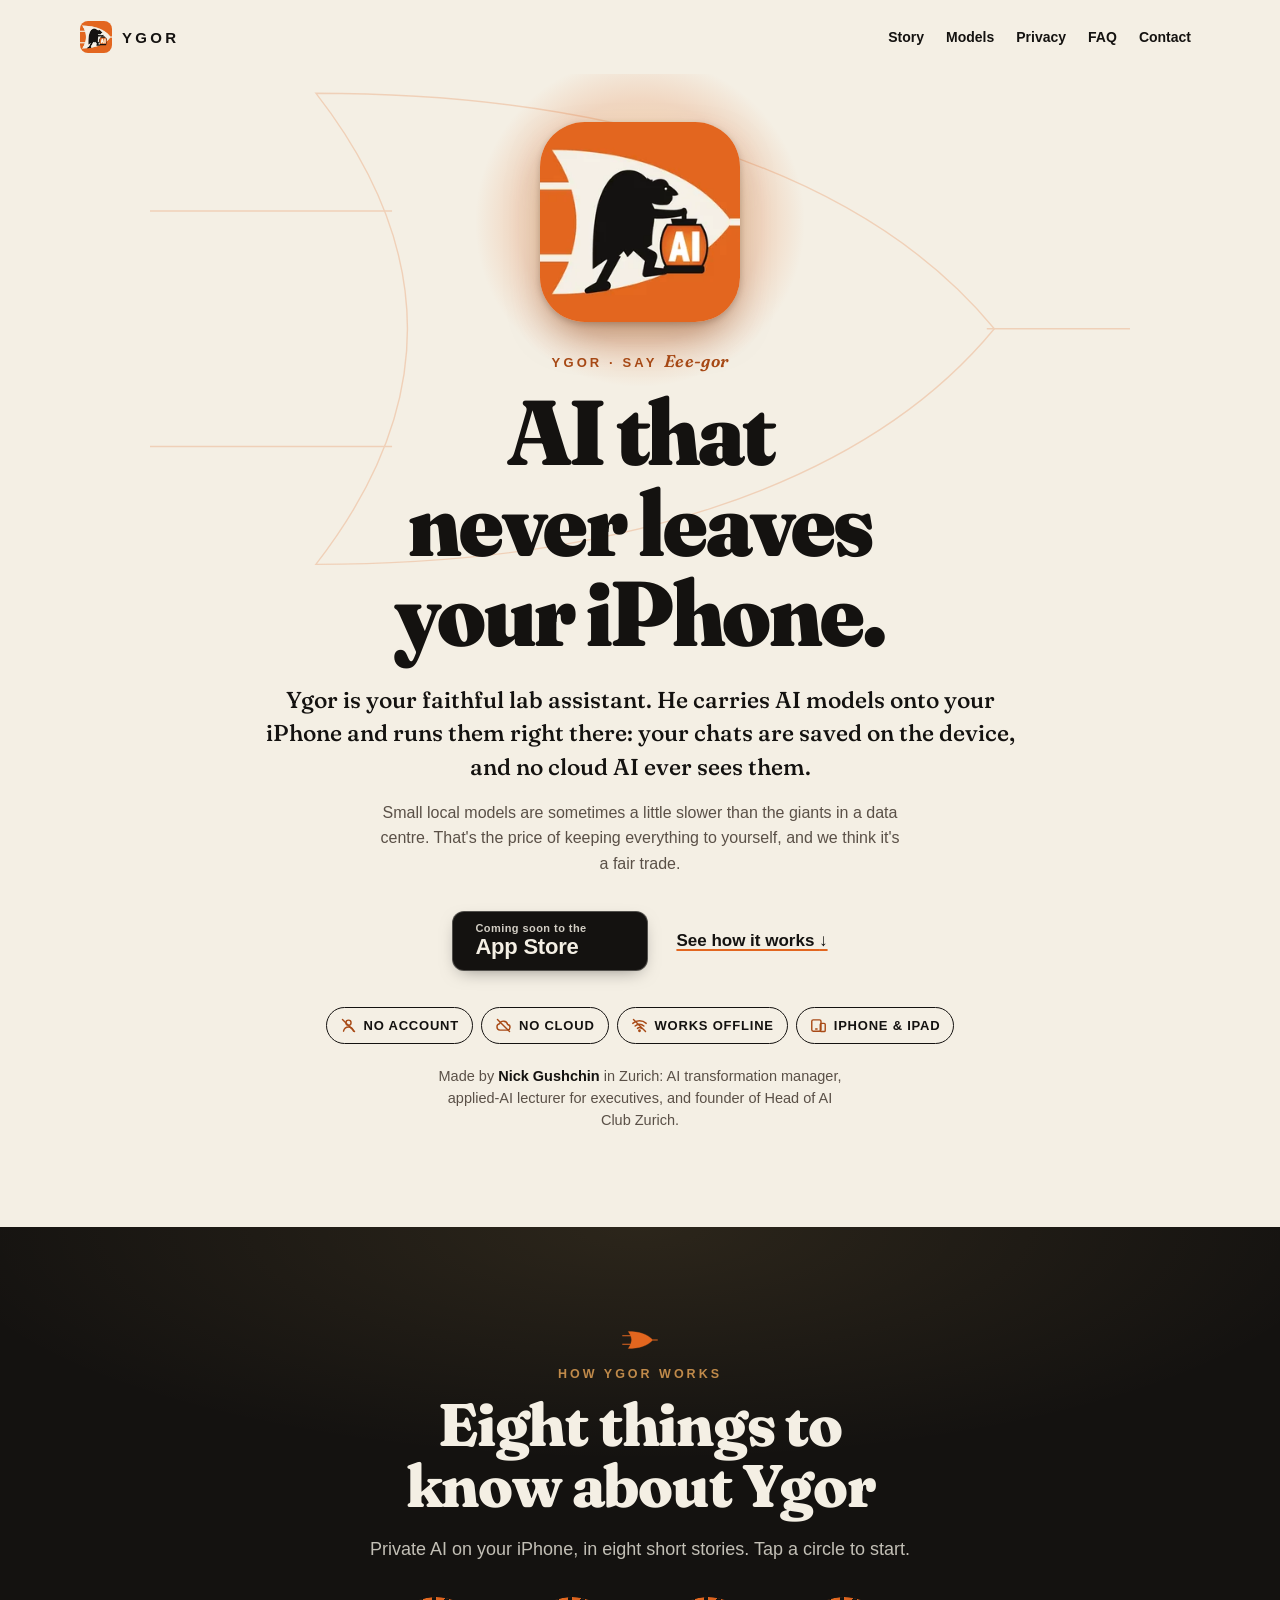
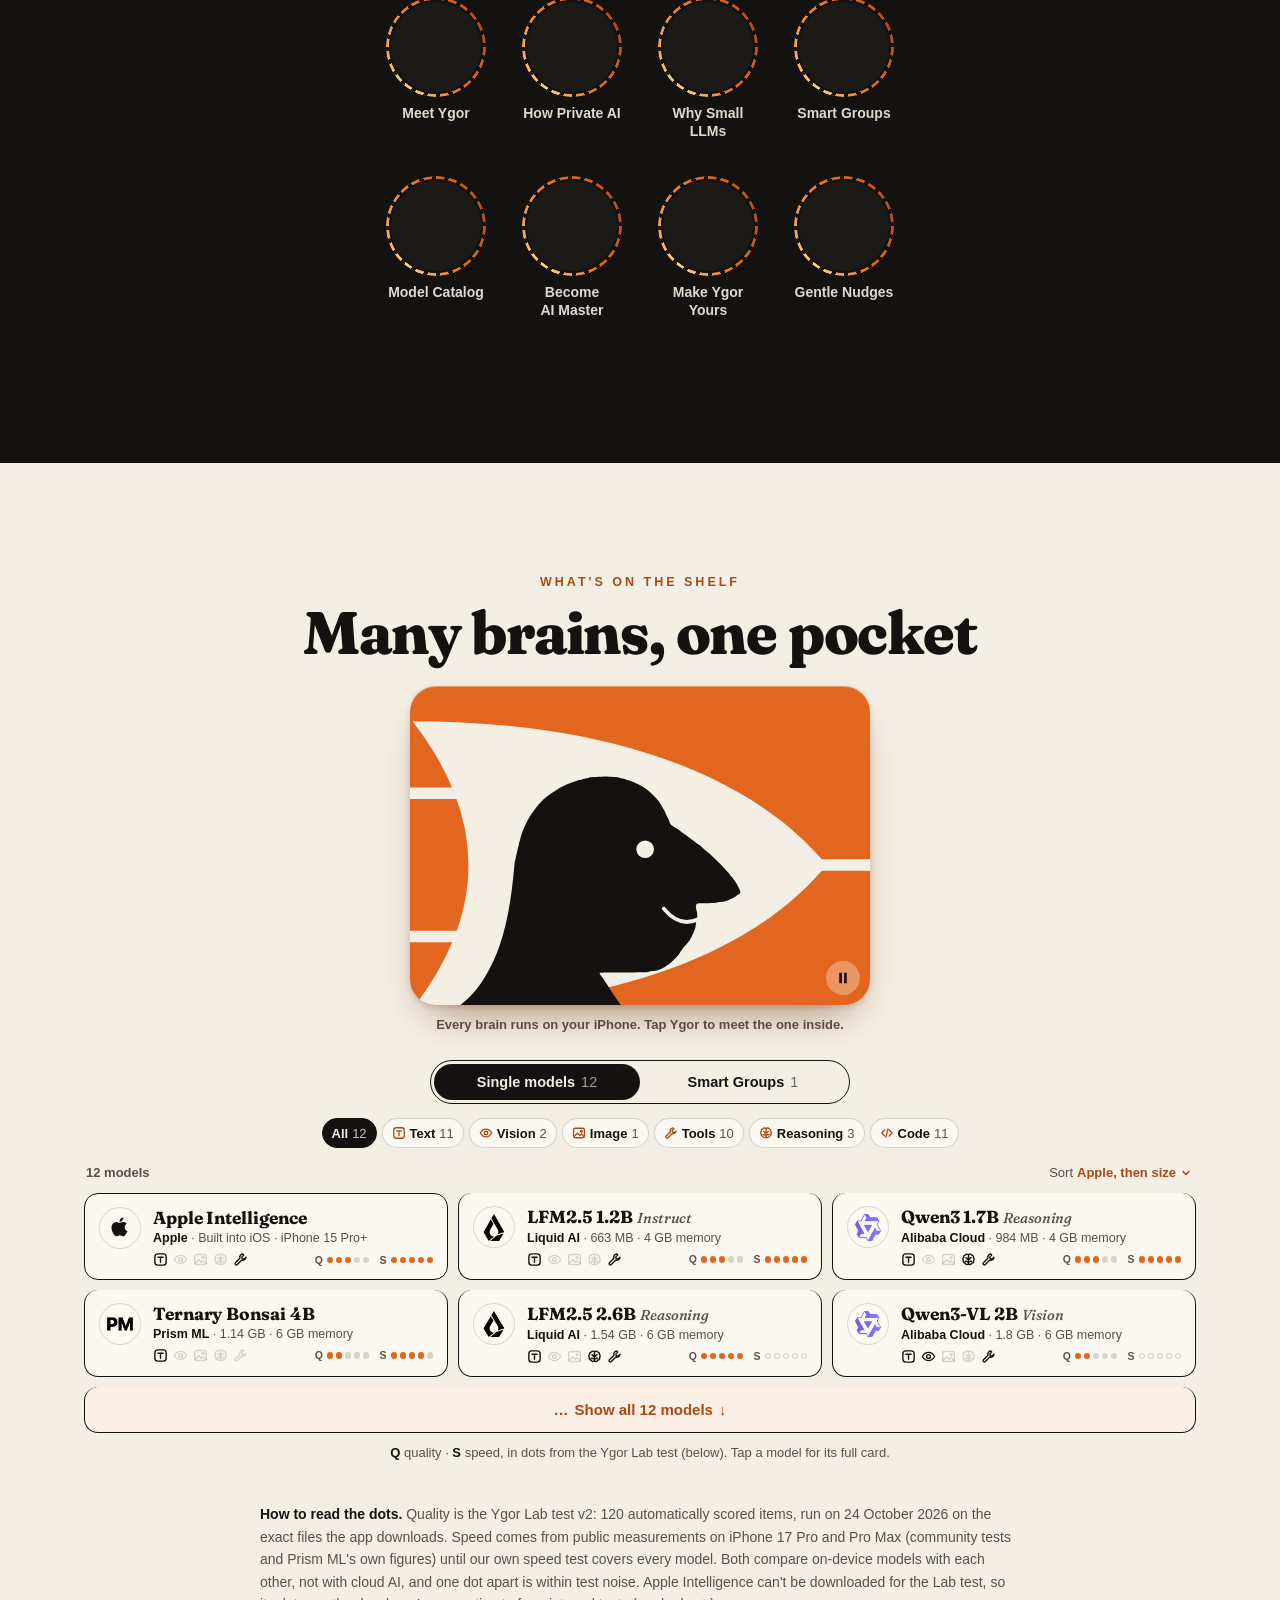
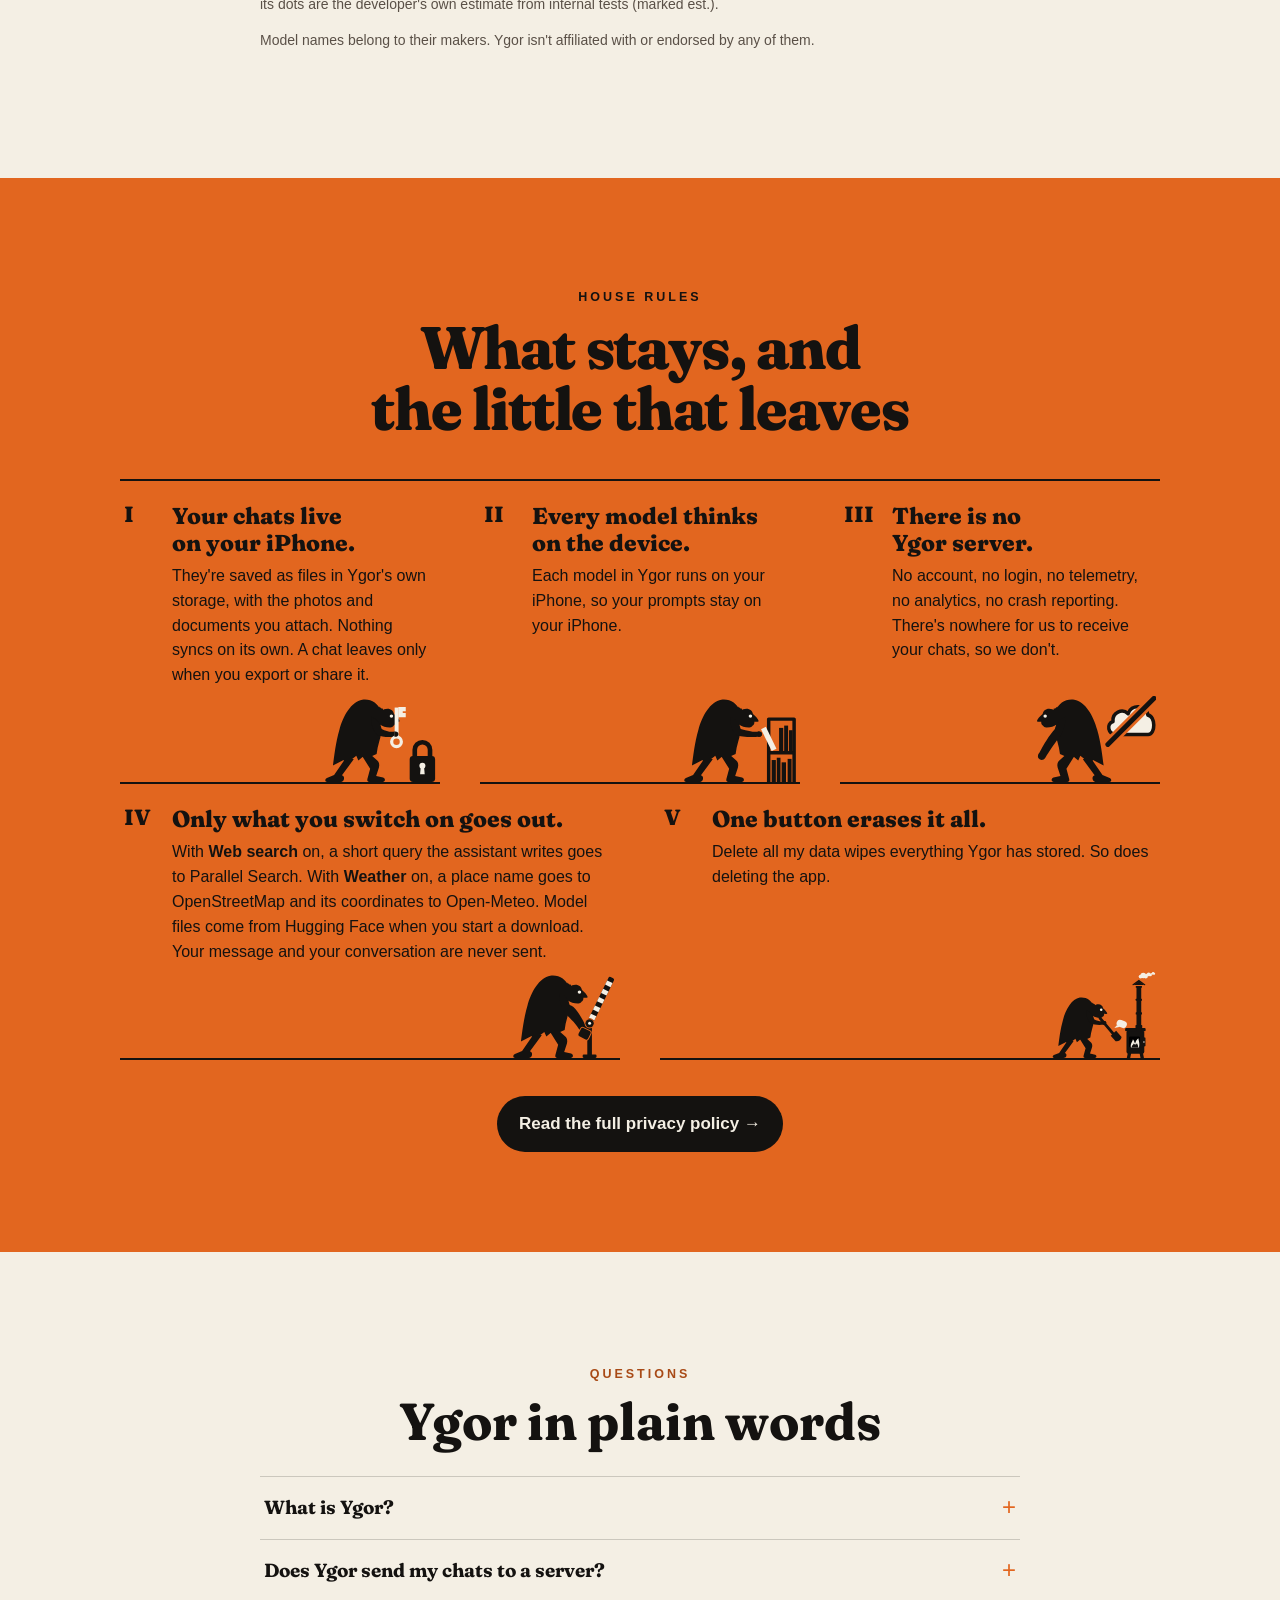
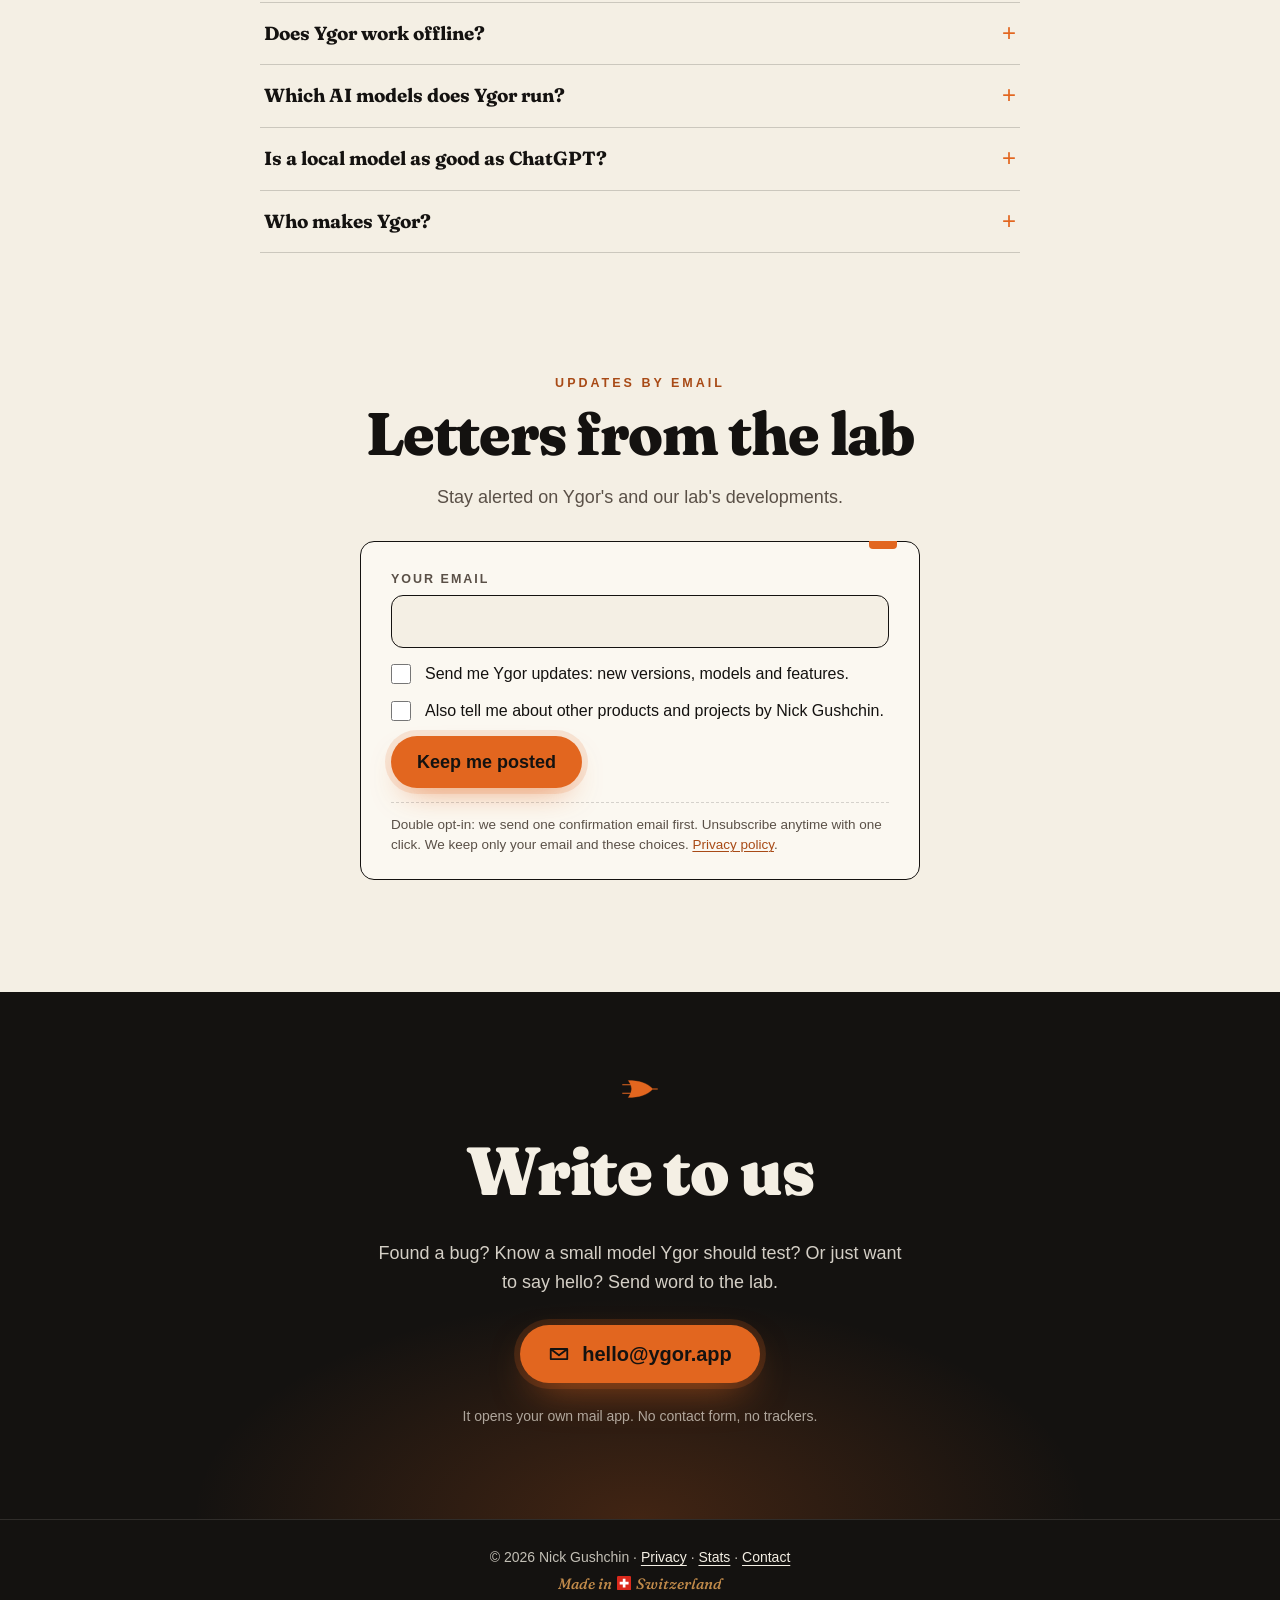
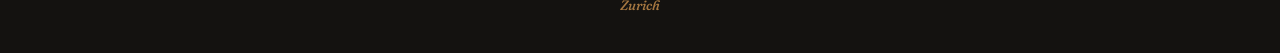
==== index.html @ 83d3ab1e "Bump cache-busters to 202610271845 for the house-rules art" ====
<!doctype html>
<html lang="en">
<head>
<meta charset="utf-8">
<meta name="viewport" content="width=device-width, initial-scale=1">
<title>Ygor · Private AI that lives on your iPhone</title>
<meta name="description" content="Ygor is a private AI assistant for iPhone. Open AI models run on the phone itself, chats are saved on the device, and nothing goes to a cloud.">
<meta http-equiv="Content-Security-Policy" content="default-src 'self'; script-src 'self' https://challenges.cloudflare.com; frame-src https://challenges.cloudflare.com; connect-src https://ygor-site.jai-twin.workers.dev; object-src 'none'; base-uri 'none'; form-action 'none'">
<meta name="referrer" content="no-referrer">
<meta name="color-scheme" content="light dark">
<meta name="theme-color" content="#F4EFE4" media="(prefers-color-scheme: light)">
<meta name="theme-color" content="#100E0C" media="(prefers-color-scheme: dark)">
<link rel="canonical" href="https://ygor.app/">
<link rel="icon" type="image/png" href="assets/favicon.png">
<link rel="apple-touch-icon" href="assets/apple-touch-icon.png">
<meta property="og:type" content="website">
<meta property="og:title" content="Ygor · Private AI that lives on your iPhone">
<meta property="og:description" content="Your faithful lab assistant carries the lantern of AI onto your iPhone. On-device models, chats saved on the device, no cloud.">
<meta property="og:url" content="https://ygor.app/">
<meta property="og:image" content="https://ygor.app/assets/img/ygor-icon-512.png">
<meta name="twitter:card" content="summary">
<meta name="twitter:title" content="Ygor · Private AI that lives on your iPhone">
<meta name="twitter:description" content="On-device AI models, chats saved on your iPhone, no cloud, no account.">
<meta property="og:site_name" content="Ygor">
<meta property="og:locale" content="en_US">
<meta name="robots" content="index, follow, max-image-preview:large">
<link rel="alternate" type="text/plain" href="https://ygor.app/llms.txt" title="LLM summary">
<link rel="sitemap" type="application/xml" href="https://ygor.app/sitemap.xml">
<script type="application/ld+json">{"@context": "https://schema.org", "@type": "MobileApplication", "name": "Ygor", "alternateName": ["Ygor AI", "Krugozore AI"], "url": "https://ygor.app/", "image": "https://ygor.app/assets/img/ygor-icon-512.png", "operatingSystem": "iOS 26.5 or later, iPadOS", "applicationCategory": "ProductivityApplication", "description": "Private AI assistant for iPhone. Open AI models run on the device, chats are stored on the device, no cloud and no account.", "featureList": ["On-device AI chat", "Works offline after model download", "No account, no Ygor server", "Vision models that read photos on the device", "On-device image generation", "Optional web search with sources"], "author": {"@type": "Person", "name": "Nick Gushchin"}, "publisher": {"@type": "Organization", "name": "Ygor", "url": "https://ygor.app/", "email": "hello@ygor.app", "logo": "https://ygor.app/assets/img/ygor-icon-512.png", "address": {"@type": "PostalAddress", "addressLocality": "Zurich", "addressCountry": "CH"}}, "privacyPolicy": "https://ygor.app/privacy/", "mentions": [{"@type": "SoftwareApplication", "name": "Apple Intelligence (on-device)"}, {"@type": "SoftwareApplication", "name": "Qwen3 4B"}, {"@type": "SoftwareApplication", "name": "Qwen3 1.7B"}, {"@type": "SoftwareApplication", "name": "Qwen3-VL 4B"}, {"@type": "SoftwareApplication", "name": "Qwen3-VL 2B"}, {"@type": "SoftwareApplication", "name": "LFM2.5 2.6B"}, {"@type": "SoftwareApplication", "name": "LFM2.5 1.2B"}, {"@type": "SoftwareApplication", "name": "Gemma 4 E2B"}, {"@type": "SoftwareApplication", "name": "Granite 4.1 3B"}, {"@type": "SoftwareApplication", "name": "Ternary Bonsai 8B"}, {"@type": "SoftwareApplication", "name": "Ternary Bonsai 4B"}, {"@type": "SoftwareApplication", "name": "Bonsai Image 4B"}]}</script>
<script type="application/ld+json">{"@context": "https://schema.org", "@type": "FAQPage", "mainEntity": [{"@type": "Question", "name": "What is Ygor?", "acceptedAnswer": {"@type": "Answer", "text": "Ygor is a private AI assistant app for iPhone and iPad. It runs open AI language models directly on the device, so conversations are processed and stored on your iPhone instead of in a cloud."}}, {"@type": "Question", "name": "Does Ygor send my chats to a server?", "acceptedAnswer": {"@type": "Answer", "text": "No. Ygor has no server and no account. Chats, files and photos you attach are saved in the app's storage on your iPhone. Only what you explicitly switch on leaves the device, for example a web search you start."}}, {"@type": "Question", "name": "Does Ygor work offline?", "acceptedAnswer": {"@type": "Answer", "text": "Yes. Once a model is downloaded, chatting works without an internet connection. You need the internet only to download models and for optional features such as web search."}}, {"@type": "Question", "name": "Which AI models does Ygor run?", "acceptedAnswer": {"@type": "Answer", "text": "Apple's on-device model (Apple Intelligence) plus downloadable open models: Qwen3 4B and 1.7B, Qwen3-VL 4B and 2B (they can see photos), LFM2.5 2.6B and 1.2B by Liquid AI, Gemma 4 E2B by Google, Granite 4.1 3B by IBM, Ternary Bonsai 8B and 4B by Prism ML, and Bonsai Image 4B for making pictures on the device."}}, {"@type": "Question", "name": "Is a local model as good as ChatGPT?", "acceptedAnswer": {"@type": "Answer", "text": "Not for everything. Small on-device models are a little slower and know less than the largest cloud models. In exchange nothing leaves your phone. Ygor shows quality and speed ratings for every model so you can pick the right one."}}, {"@type": "Question", "name": "Who makes Ygor?", "acceptedAnswer": {"@type": "Answer", "text": "Ygor is built in Zurich, Switzerland, by Nick Gushchin, an AI transformation manager, applied-AI lecturer for executives and founder of Head of AI Club Zurich. Write to hello@ygor.app."}}]}</script>
<link rel="preload" href="assets/fonts/Fraunces.woff2" as="font" type="font/woff2" crossorigin>
<link rel="stylesheet" href="style.css?v=202610271845">
<script src="assets/js/site.js" defer></script>
<script src="assets/js/subscribe.js" defer></script>
<script src="assets/js/stories.js?v=202610271845" defer></script>
<script src="assets/js/models.js?v=202610271845" defer></script>
</head>
<body class="home">
<a class="skip" href="#main">Skip to content</a>

<header class="bar">
  <a class="mark" href="./" aria-label="Ygor home">
    <img src="assets/img/ygor-icon-240.webp" alt="" width="32" height="32">
    <span>YGOR</span>
  </a>
  <nav aria-label="Main">
    <a href="#story">Story</a>
    <a href="#models">Models</a>
    <a href="#privacy">Privacy</a>
    <a href="#faq">FAQ</a>
    <a href="#contact">Contact</a>
  </nav>
</header>

<main id="main">

<!-- Hero -->
<section class="hero" aria-labelledby="hero-title">
  <svg class="hero-gate" viewBox="-16 17 130 66" preserveAspectRatio="xMidYMid meet" aria-hidden="true" focusable="false"><path d="M6 18.75C43.8 18.75 78 28.13 96 50C78 71.87 43.8 81.25 6 81.25Q30.3 50 6 18.75Z"/><path d="M-16 34.38H16.11M-16 65.62H16.11M95 50H114"/></svg>
  <div class="hero-inner">
    <div class="icon-wrap">
      <img class="app-icon" src="assets/img/ygor-icon-480.webp" srcset="assets/img/ygor-icon-240.webp 240w, assets/img/ygor-icon-480.webp 480w" sizes="(min-width: 700px) 200px, 156px" width="200" height="200" alt="The Ygor app icon: a hunched lab assistant in silhouette carries a glowing lantern marked AI through a cream OR-gate on Ygor Orange." fetchpriority="high">
    </div>
    <p class="kicker">Ygor <span aria-hidden="true">·</span> say <em>Eee-gor</em></p>
    <h1 id="hero-title">AI that never leaves your&nbsp;iPhone.</h1>
    <p class="deck">Ygor is your faithful lab assistant. He carries AI models onto your iPhone and runs them right there: your chats are saved on the device, and no cloud AI ever sees them.</p>
    <p class="honest">Small local models are sometimes a little slower than the giants in a data centre. That's the price of keeping everything to yourself, and we think it's a fair trade.</p>
    <div class="cta">
      <a class="store-badge" href="#updates" aria-label="Coming soon to the App Store. Get notified by email">
        <span class="sb-small">Coming soon to the</span>
        <span class="sb-big">App Store</span>
      </a>
      <a class="text-link" href="#story">See how it works <span aria-hidden="true">↓</span></a>
    </div>
    <ul class="facts" aria-label="At a glance">
      <li><svg class="fi" viewBox="0 0 24 24" aria-hidden="true" focusable="false"><circle cx="12" cy="8" r="3.6"/><path d="M5 20c.8-3.8 3.6-5.8 7-5.8s6.2 2 7 5.8"/><path d="M3.5 3.5l17 17"/></svg>No account</li>
      <li><svg class="fi" viewBox="0 0 24 24" aria-hidden="true" focusable="false"><path d="M7 18.5h10.2a4 4 0 0 0 .6-7.95A6 6 0 0 0 6.4 9.6 4.5 4.5 0 0 0 7 18.5z"/><path d="M3.5 3.5l17 17"/></svg>No cloud</li>
      <li><svg class="fi" viewBox="0 0 24 24" aria-hidden="true" focusable="false"><path d="M2.5 9a14 14 0 0 1 19 0M5.8 12.6a9.2 9.2 0 0 1 12.4 0M9.1 16.1a4.4 4.4 0 0 1 5.8 0"/><circle cx="12" cy="19.4" r="1" fill="currentColor"/><path d="M3.5 3.5l17 17"/></svg>Works offline</li>
      <li><svg class="fi" viewBox="0 0 24 24" aria-hidden="true" focusable="false"><rect x="2.5" y="4" width="13" height="16" rx="2"/><rect x="14.5" y="9" width="7" height="11.5" rx="1.6"/><path d="M8 17h2"/></svg>iPhone &amp; iPad</li>
    </ul>
    <p class="founder">Made by <strong>Nick Gushchin</strong> in Zurich: AI transformation manager, applied-AI lecturer for executives, and founder of Head of AI Club Zurich.</p>
  </div>
</section>

<!-- Story -->
<section class="story" id="story" aria-labelledby="story-title">
  <div class="story-head">
    <svg class="fleuron" viewBox="-16 17 130 66" width="52" height="26" aria-hidden="true" focusable="false" fill="currentColor" stroke="currentColor"><path d="M6 18.75C43.8 18.75 78 28.13 96 50C78 71.87 43.8 81.25 6 81.25Q30.3 50 6 18.75Z"/><path d="M-16 34.38H16.11M-16 65.62H16.11M95 50H114" fill="none" stroke-width="4"/></svg>
    <p class="eyebrow">How Ygor works</p>
    <h2 id="story-title">Eight things to know about&nbsp;Ygor</h2>
    <p class="lede">Private AI on your iPhone, in eight short stories. Tap a circle to start.</p>
  </div>

  <ol class="reels">
    <li class="reel sepia" data-label="Meet Ygor" data-caption="Private AI that lives on your iPhone.">
      <figure class="reel-art">
        <img src="assets/img/scene-01-480.webp" srcset="assets/img/scene-01-480.webp 480w, assets/img/scene-01-720.webp 720w" sizes="(min-width: 900px) 360px, 80vw" width="720" height="960" loading="lazy" decoding="async" alt="Ygor raises his lantern in greeting on a night platform at the Ygor station.">
      </figure>
      <div class="reel-text">
        <p class="reel-no">01</p>
        <blockquote class="intertitle">
          <p class="line">I'm Ygor (say Eee-gor), your AI assistant.</p>
          <p class="sub">I live on your iPhone. No account, no cloud, nobody reading along.</p>
        </blockquote>
        <p class="means">Ygor is the assistant who lives inside the app. You can give him another name later. He works on your iPhone, not on a server.</p>
      </div>
    </li>

    <li class="reel" data-label="How Private AI" data-caption="Your chats stay on your iPhone.">
      <figure class="reel-art">
        <img src="assets/img/scene-02-480.webp" srcset="assets/img/scene-02-480.webp 480w, assets/img/scene-02-720.webp 720w" sizes="(min-width: 900px) 360px, 80vw" width="720" height="960" loading="lazy" decoding="async" alt="Ygor shoos cloud servers away beside a phone showing documents stored on the iPhone.">
      </figure>
      <div class="reel-text">
        <p class="reel-no">02</p>
        <blockquote class="intertitle">
          <p class="line">I don't trust clouds. Your chats, photos and files stay on your iPhone.</p>
          <p class="sub">No Ygor account, no Ygor server: nobody else reads, sells or trains on them.</p>
        </blockquote>
        <p class="means">Every chat is saved as a file in Ygor's own storage on your iPhone, together with the photos and documents you attach. There's no Ygor account and no Ygor server, so your conversations have nowhere else to go.</p>
      </div>
    </li>

    <li class="reel" data-label="Why Small LLMs" data-caption="Works offline. Fully private.">
      <figure class="reel-art">
        <img src="assets/img/scene-03-480.webp" srcset="assets/img/scene-03-480.webp 480w, assets/img/scene-03-720.webp 720w" sizes="(min-width: 900px) 360px, 80vw" width="720" height="960" loading="lazy" decoding="async" alt="Ygor holds a snail flask beside a phone showing a downloaded local model that can use tools.">
      </figure>
      <div class="reel-text">
        <p class="reel-no">03</p>
        <blockquote class="intertitle">
          <p class="line">A small model: a little slower, not a know-it-all. But yours alone.</p>
          <p class="sub">Only you see what you ask, share and get back. Like any AI, I can make mistakes, so check what matters.</p>
        </blockquote>
        <p class="means">Ygor doesn't rent a giant model in a data centre. He downloads a small open model once and runs it on your phone's own chip, so it even works offline. You see the download size before anything starts, and a reply can take a moment longer.</p>
      </div>
    </li>

    <li class="reel" data-label="Smart Groups" data-caption="The right model for every question, automatically.">
      <figure class="reel-art">
        <img src="assets/img/scene-04-480.webp" srcset="assets/img/scene-04-480.webp 480w, assets/img/scene-04-720.webp 720w" sizes="(min-width: 900px) 360px, 80vw" width="720" height="960" loading="lazy" decoding="async" alt="Ygor patches a cable into a phone showing the Ygor Smart Group.">
      </figure>
      <div class="reel-text">
        <p class="reel-no">04</p>
        <blockquote class="intertitle">
          <p class="line">No need to know which model is best.</p>
          <p class="sub">A Smart Group sends each question to the right one: photos, deep thinking or a quick reply.</p>
        </blockquote>
        <p class="means">Different models are good at different things. A Smart Group decides, on your iPhone, which of your models answers each message, so you never have to switch by hand.</p>
      </div>
    </li>

    <li class="reel" data-label="Model Catalog" data-caption="A whole shelf of AI models. Pick yours.">
      <figure class="reel-art">
        <img src="assets/img/scene-05-480.webp" srcset="assets/img/scene-05-480.webp 480w, assets/img/scene-05-720.webp 720w" sizes="(min-width: 900px) 360px, 80vw" width="720" height="960" loading="lazy" decoding="async" alt="Ygor holds a catalogue card beside a phone showing the model filters.">
      </figure>
      <div class="reel-text">
        <p class="reel-no">05</p>
        <blockquote class="intertitle">
          <p class="line">Pick from models by Apple, Google, IBM, Qwen and more. New ones keep arriving.</p>
          <p class="sub">See the size before you download. Delete any time to free up space.</p>
        </blockquote>
        <p class="means">Browse open models from Qwen, Liquid AI, IBM, Google and Prism ML. Filter by what they can do (text, vision, tools, reasoning) and download only the ones you want. Delete any of them when you need the space back.</p>
      </div>
    </li>

    <li class="reel" data-label="Become AI Master" data-caption="Learn AI by playing.">
      <figure class="reel-art">
        <img src="assets/img/scene-06-480.webp" srcset="assets/img/scene-06-480.webp 480w, assets/img/scene-06-720.webp 720w" sizes="(min-width: 900px) 360px, 80vw" width="720" height="960" loading="lazy" decoding="async" alt="Ygor holds a medal beside a phone showing his progress in My Flex.">
      </figure>
      <div class="reel-text">
        <p class="reel-no">06</p>
        <blockquote class="intertitle">
          <p class="line">Try everything I can do, and become an AI master.</p>
          <p class="sub">Every feature you try earns a badge. Learn AI step by step, at your own pace.</p>
        </blockquote>
        <p class="means">My Flex turns learning AI into a game. Every feature you try moves you up, from Lab Apprentice to Master of Ygor, until you know what local AI can do. Your progress is kept on your iPhone and goes nowhere else.</p>
      </div>
    </li>

    <li class="reel" data-label="Make Ygor Yours" data-caption="Your assistant. Your name, your colour.">
      <figure class="reel-art">
        <img src="assets/img/scene-07-480.webp" srcset="assets/img/scene-07-480.webp 480w, assets/img/scene-07-720.webp 720w" sizes="(min-width: 900px) 360px, 80vw" width="720" height="960" loading="lazy" decoding="async" alt="Ygor holds a dripping brush beside a phone showing the assistant name and colour swatches.">
      </figure>
      <div class="reel-text">
        <p class="reel-no">07</p>
        <blockquote class="intertitle">
          <p class="line">Give me a name. Pick my colour.</p>
          <p class="sub">Ygor is only my default name.</p>
        </blockquote>
        <p class="means">Call your assistant whatever you like and choose the app's accent colour. Ygor Orange is only the default.</p>
      </div>
    </li>

    <li class="reel" data-label="Gentle Nudges" data-caption="Helpful nudges. Never pushy, never tracked.">
      <figure class="reel-art">
        <img src="assets/img/scene-08-480.webp" srcset="assets/img/scene-08-480.webp 480w, assets/img/scene-08-720.webp 720w" sizes="(min-width: 900px) 360px, 80vw" width="720" height="960" loading="lazy" decoding="async" alt="Ygor rings a bell beside a phone showing the notification toggles.">
      </figure>
      <div class="reel-text">
        <p class="reel-no">08</p>
        <blockquote class="intertitle">
          <p class="line">Want a nudge when I have something for you?</p>
          <p class="sub">Recaps and reminders are planned on your iPhone, with no push server. One tap turns them off.</p>
        </blockquote>
        <p class="means">Reminders, weekly and monthly recaps and streak nudges are all optional. They're worked out and scheduled on your iPhone, with no push server. Switch any of them off with one tap.</p>
      </div>
    </li>
  </ol>
</section>

<!-- Models -->
<section class="models" id="models" aria-labelledby="models-title">
  <div class="section-head">
    <p class="eyebrow">What's on the shelf</p>
    <h2 id="models-title">Many brains, one&nbsp;pocket</h2>
    <p class="lede">Every model below runs on your iPhone. Apple's comes with iOS. The others you download once from Hugging Face, with the size shown before anything starts, and delete whenever you like.</p>
  </div>

  <h3 class="shelf-label"><span>Built in</span></h3>
  <div class="specimens">
    <article class="spec" data-model="apple-intelligence" data-brand="apple" data-turn="2" data-line="Built into your iPhone. No download.">
      <p class="maker">Made by Apple <span>Cupertino, California</span></p>
      <h4>Apple Intelligence</h4>
      <p class="fact">Already on your iPhone: quick everyday answers, with nothing to download.</p>
      <ul class="tags"><li>Text</li><li>No download</li><li>Uses tools</li></ul>
      <dl class="rating">
        <div><dt>Quality</dt><dd><span class="dots d3" aria-hidden="true"><i></i><i></i><i></i><i></i><i></i></span>Medium <small>est.</small></dd></div>
        <div><dt>Speed</dt><dd><span class="dots d5" aria-hidden="true"><i></i><i></i><i></i><i></i><i></i></span>Fast <small>est.</small></dd></div>
      </dl>
      <p class="needs">Needs iPhone 15 Pro or newer, with Apple Intelligence turned on. Dots: the developer's own estimate.</p>
    </article>
  </div>

  <h3 class="shelf-label"><span>Text &amp; reasoning</span></h3>
  <div class="specimens">
    <article class="spec" data-model="qwen3-4b" data-brand="qwen" data-turn="1" data-line="I think before I answer.">
      <p class="maker">Made by Alibaba Cloud <span>Qwen Team, Hangzhou</span></p>
      <h4>Qwen3 4B <span>Reasoning</span></h4>
      <p class="fact">The deep thinker: works through tricky questions step by step before it answers.</p>
      <ul class="tags"><li>Text</li><li>Thinks first</li><li>Uses tools</li></ul>
      <dl class="rating">
        <div><dt>Quality</dt><dd><span class="dots d5" aria-hidden="true"><i></i><i></i><i></i><i></i><i></i></span>High</dd></div>
        <div><dt>Speed</dt><dd><span class="dots d3" aria-hidden="true"><i></i><i></i><i></i><i></i><i></i></span>Medium</dd></div>
      </dl>
      <p class="needs"><b>2.28 GB</b> · 8 GB memory (iPhone 15 Pro or newer) · Apache 2.0</p>
    </article>

    <article class="spec" data-model="lfm2.5-2.6b" data-brand="liquid" data-turn="6" data-line="I think it through. Long texts, too.">
      <p class="maker">Made by Liquid AI <span>Cambridge, Massachusetts</span></p>
      <h4>LFM2.5 2.6B <span>Reasoning</span></h4>
      <p class="fact">Thinks before it answers and keeps long documents in mind.</p>
      <ul class="tags"><li>Text</li><li>Thinks first</li><li>Uses tools</li></ul>
      <dl class="rating">
        <div><dt>Quality</dt><dd><span class="dots d5" aria-hidden="true"><i></i><i></i><i></i><i></i><i></i></span>High</dd></div>
        <div><dt>Speed</dt><dd class="nr">Not rated yet</dd></div>
      </dl>
      <p class="needs"><b>1.54 GB</b> · 6 GB memory (iPhone 14 / 13 Pro or newer) · LFM Open License v1.0</p>
    </article>

    <article class="spec" data-model="gemma-4-e2b" data-brand="google" data-turn="7" data-line="Google's small Gemma. Quick with words.">
      <p class="maker">Made by Google DeepMind <span>London</span></p>
      <h4>Gemma 4 E2B</h4>
      <p class="fact">Google's compact all-rounder for everyday writing and questions.</p>
      <ul class="tags"><li>Text</li><li>Uses tools</li></ul>
      <dl class="rating">
        <div><dt>Quality</dt><dd><span class="dots d4" aria-hidden="true"><i></i><i></i><i></i><i></i><i></i></span>High</dd></div>
        <div><dt>Speed</dt><dd><span class="dots d4" aria-hidden="true"><i></i><i></i><i></i><i></i><i></i></span>Fast</dd></div>
      </dl>
      <p class="needs"><b>3.58 GB</b> · 12 GB memory (iPhone 17 Pro or iPhone Air) · Apache 2.0</p>
    </article>

    <article class="spec" data-model="bonsai-8b" data-brand="prism" data-turn="8" data-line="A big brain, packed small.">
      <p class="maker">Made by Prism ML <span>built from Qwen3-8B</span></p>
      <h4>Ternary Bonsai 8B</h4>
      <p class="fact">A big 8B brain packed into 2.3 GB, so more know-how fits on your phone.</p>
      <ul class="tags"><li>Text</li><li>Uses tools</li></ul>
      <dl class="rating">
        <div><dt>Quality</dt><dd><span class="dots d4" aria-hidden="true"><i></i><i></i><i></i><i></i><i></i></span>High</dd></div>
        <div><dt>Speed</dt><dd><span class="dots d3" aria-hidden="true"><i></i><i></i><i></i><i></i><i></i></span>Medium</dd></div>
      </dl>
      <p class="needs"><b>2.32 GB</b> · 8 GB memory (iPhone 15 Pro or newer) · Apache 2.0</p>
    </article>

    <article class="spec" data-model="qwen3-1.7b" data-brand="qwen" data-turn="9" data-line="119 languages, and quick.">
      <p class="maker">Made by Alibaba Cloud <span>Qwen Team, Hangzhou</span></p>
      <h4>Qwen3 1.7B <span>Reasoning</span></h4>
      <p class="fact">Small, quick and fluent in 119 languages. Fits older iPhones too.</p>
      <ul class="tags"><li>Text</li><li>Thinks first</li><li>Uses tools</li></ul>
      <dl class="rating">
        <div><dt>Quality</dt><dd><span class="dots d3" aria-hidden="true"><i></i><i></i><i></i><i></i><i></i></span>Medium</dd></div>
        <div><dt>Speed</dt><dd><span class="dots d5" aria-hidden="true"><i></i><i></i><i></i><i></i><i></i></span>Fast</dd></div>
      </dl>
      <p class="needs"><b>984 MB</b> · 4 GB memory (iPhone 11 or newer, except iPhone SE 2nd generation) · Apache 2.0</p>
    </article>

    <article class="spec" data-model="granite-4.1-3b" data-brand="ibm" data-turn="4" data-line="Weather? Web? Hallo, bonjour? On it.">
      <p class="maker">Made by IBM <span>Granite Team, Armonk, New York</span></p>
      <h4>Granite 4.1 3B</h4>
      <p class="fact">IBM's dependable helper for weather and web lookups, in 12 languages.</p>
      <ul class="tags"><li>Text</li><li>Uses tools</li></ul>
      <dl class="rating">
        <div><dt>Quality</dt><dd><span class="dots d3" aria-hidden="true"><i></i><i></i><i></i><i></i><i></i></span>Medium</dd></div>
        <div><dt>Speed</dt><dd class="nr">Not rated yet</dd></div>
      </dl>
      <p class="needs"><b>2.13 GB</b> · 8 GB memory (iPhone 15 Pro or newer) · Apache 2.0</p>
    </article>

    <article class="spec" data-model="lfm2.5-1.2b" data-brand="liquid" data-turn="10" data-line="Only 663 MB, and still quick.">
      <p class="maker">Made by Liquid AI <span>Cambridge, Massachusetts</span></p>
      <h4>LFM2.5 1.2B <span>Instruct</span></h4>
      <p class="fact">The lightweight: only 663 MB and fast, for quick answers.</p>
      <ul class="tags"><li>Text</li><li>Uses tools</li></ul>
      <dl class="rating">
        <div><dt>Quality</dt><dd><span class="dots d3" aria-hidden="true"><i></i><i></i><i></i><i></i><i></i></span>Medium</dd></div>
        <div><dt>Speed</dt><dd><span class="dots d5" aria-hidden="true"><i></i><i></i><i></i><i></i><i></i></span>Fast</dd></div>
      </dl>
      <p class="needs"><b>663 MB</b> · 4 GB memory (iPhone 11 or newer, except iPhone SE 2nd generation) · LFM Open License v1.0</p>
    </article>

    <article class="spec" data-model="bonsai-4b" data-brand="prism" data-turn="11" data-line="Smart answers in about 1 GB.">
      <p class="maker">Made by Prism ML <span>built from Qwen3-4B</span></p>
      <h4>Ternary Bonsai 4B</h4>
      <p class="fact">Qwen3 4B's know-how squeezed into about 1 GB, for iPhones with less space.</p>
      <ul class="tags"><li>Text</li></ul>
      <dl class="rating">
        <div><dt>Quality</dt><dd><span class="dots d2" aria-hidden="true"><i></i><i></i><i></i><i></i><i></i></span>Low</dd></div>
        <div><dt>Speed</dt><dd><span class="dots d4" aria-hidden="true"><i></i><i></i><i></i><i></i><i></i></span>Fast</dd></div>
      </dl>
      <p class="needs"><b>1.14 GB</b> · 6 GB memory (iPhone 14 / 13 Pro or newer) · Apache 2.0</p>
    </article>
  </div>

  <h3 class="shelf-label"><span>Vision</span></h3>
  <div class="specimens">
    <article class="spec" data-model="qwen3-vl-4b" data-brand="qwen" data-turn="3" data-line="Show me a photo. I'll say what's in it.">
      <p class="maker">Made by Alibaba Cloud <span>Qwen Team, Hangzhou</span></p>
      <h4>Qwen3-VL 4B <span>Vision</span></h4>
      <p class="fact">Your second pair of eyes: describes photos and reads the text in them, in 32 languages.</p>
      <ul class="tags"><li>Text</li><li>Sees images</li><li>Uses tools</li></ul>
      <dl class="rating">
        <div><dt>Quality</dt><dd><span class="dots d4" aria-hidden="true"><i></i><i></i><i></i><i></i><i></i></span>High</dd></div>
        <div><dt>Speed</dt><dd class="nr">Not rated yet</dd></div>
      </dl>
      <p class="needs"><b>3.11 GB</b> · 8 GB memory (iPhone 15 Pro or newer) · Apache 2.0</p>
    </article>

    <article class="spec" data-model="qwen3-vl-2b" data-brand="qwen" data-turn="12" data-line="I see photos too, on more iPhones.">
      <p class="maker">Made by Alibaba Cloud <span>Qwen Team, Hangzhou</span></p>
      <h4>Qwen3-VL 2B <span>Vision</span></h4>
      <p class="fact">Photo understanding in a smaller size, for more iPhones.</p>
      <ul class="tags"><li>Text</li><li>Sees images</li><li>Uses tools</li></ul>
      <dl class="rating">
        <div><dt>Quality</dt><dd><span class="dots d2" aria-hidden="true"><i></i><i></i><i></i><i></i><i></i></span>Low</dd></div>
        <div><dt>Speed</dt><dd class="nr">Not rated yet</dd></div>
      </dl>
      <p class="needs"><b>1.8 GB</b> · 6 GB memory (iPhone 14 / 13 Pro or newer) · Apache 2.0</p>
    </article>
  </div>

  <h3 class="shelf-label"><span>Pictures</span></h3>
  <div class="specimens">
    <article class="spec spec-image" data-model="bonsai-image-4b" data-brand="prism" data-turn="5" data-line="Describe a picture. I'll paint it.">
      <p class="maker">Made by Prism ML <span>from Black Forest Labs' FLUX.2 klein 4B</span></p>
      <h4>Bonsai Image 4B</h4>
      <p class="fact">Type an idea, get a picture, painted right on your phone.</p>
      <ul class="tags"><li>Makes pictures</li></ul>
      <dl class="rating">
        <div><dt>Time</dt><dd>About 9 s per 512 px picture <small>(Prism ML's figure, iPhone 17 Pro Max)</small></dd></div>
      </dl>
      <p class="needs"><b>3.87 GB</b> · 8 GB memory (iPhone 15 Pro or newer) · Apache 2.0</p>
    </article>
  </div>

  <h3 class="shelf-label"><span>Smart Groups</span></h3>
  <div class="group" id="smart-group">
    <div class="group-head">
      <p class="maker">A Smart Group <span>An example you could set up</span></p>
      <h4>Everyday helper</h4>
      <p class="fact">Four models in one chat. Each message goes to the model whose route fits it best, and you never switch by hand.</p>
    </div>
    <ol class="routes">
      <li data-model="apple-intelligence" data-say="Same email, warmer words. Here you go.">
        <p class="ask">“Make this email sound friendlier.”</p>
        <p class="route"><b>Everyday</b> <span>The default route: questions, writing, anything else</span></p>
        <p class="to">Apple Intelligence</p>
      </li>
      <li data-model="qwen3-4b" data-say="Let me think: price, data, then the fine print.">
        <p class="ask">“Compare these two phone contracts step by step.”</p>
        <p class="route"><b>Think it through</b> <span>Maths, logic, plans, compare step by step</span></p>
        <p class="to">Qwen3 4B</p>
      </li>
      <li data-model="qwen3-vl-4b" data-say="Show me the photo. I'll read the sign.">
        <p class="ask">“What does the sign in this photo say?”</p>
        <p class="route"><b>Photos</b> <span>Photo, picture, screenshot, text in an image</span></p>
        <p class="to">Qwen3-VL 4B</p>
      </li>
      <li data-model="granite-4.1-3b" data-swap="lfm2.5-1.2b" data-say="I'll check the forecast for Zurich.">
        <p class="ask">“Will it rain in Zurich tomorrow?”</p>
        <p class="route"><b>Weather &amp; web</b> <span>Weather, rain, forecast, look something up</span></p>
        <p class="to">Granite 4.1 3B</p>
      </li>
    </ol>
    <ul class="group-notes">
      <li>One chat, four specialists. Ygor reads each new message right on your iPhone and sends it down the route whose words fit. No extra model, nothing sent.</li>
      <li>Nothing fits? The default route answers. Want a certain model? Just say “use Granite”.</li>
      <li class="group-edit"><b>Make it yours:</b> change the routes, swap the models, add your own. Ygor's own Smart Group is ready to start from.</li>
    </ul>
  </div>

  <div class="footnote">
    <p><b>How to read the dots.</b> Quality is the Ygor Lab test v2: 120 automatically scored items, run on 24 October 2026 on the exact files the app downloads. Speed comes from public measurements on iPhone 17 Pro and Pro Max (community tests and Prism ML's own figures) until our own speed test covers every model. Both compare on-device models with each other, not with cloud AI, and one dot apart is within test noise. Apple Intelligence can't be downloaded for the Lab test, so its dots are the developer's own estimate from internal tests (marked est.).</p>
    <p>Model names belong to their makers. Ygor isn't affiliated with or endorsed by any of them.</p>
  </div>
</section>

<!-- Privacy -->
<section class="privacy" id="privacy" aria-labelledby="privacy-title">
  <!-- Ygor for the house-rules pictures: the full figure from the app icon (design/1.1-16/source/r2/figure.py) with his props -->
  <svg class="ra-sprite" aria-hidden="true" focusable="false"><defs><g id="ra-y"><path class="ra-ink" d="M66.6,36.6 C67.8,41.0 67.4,46.4 65.6,51.6 C64.6,55.0 63.8,58.6 63.4,62.2 L57.6,64.8 L55.6,61.2 L47.6,67.8 L45.8,63.8 L36.2,71.2 L34.8,67.4 L25.6,72.2 C26.8,63.0 28.0,52.4 31.2,41.2 C34.4,29.0 41.6,16.8 51.0,15.2 C58.6,14.2 64.6,18.4 66.8,24.4 C67.6,27.6 66.6,32.4 66.6,36.6 Z M66.0,30.0 C65.6,25.8 68.8,23.0 72.8,23.0 C76.0,23.0 78.0,25.0 78.4,27.6 C80.6,29.4 83.0,32.0 83.4,33.8 C82.4,34.6 80.8,34.4 79.6,34.2 C79.8,35.6 79.2,37.0 78.2,37.6 C77.4,38.8 76.2,39.4 74.8,39.2 C71.4,39.0 68.4,38.4 66.4,36.6 Z M66.0,28.0 L61.8,26.2 L64.6,25.4 L61.6,22.6 L66.0,24.2 L65.6,21.0 L68.6,23.6 C68.0,25.0 67.0,26.6 66.0,28.0 Z M61.6,21.6 L69.0,23.0 L67.6,31.0 L62.6,30.0 Z M37.6,64.4 L43.6,66.8 L33.4,80.6 C35.2,81.2 35.6,83.0 35.0,84.4 C34.6,85.6 33.2,86.4 31.6,86.4 L20.6,86.4 C18.6,86.4 18.4,83.8 20.4,83.0 L26.6,80.4 Z M50.6,63.4 L56.0,60.6 L64.2,68.0 C65.6,69.4 66.0,71.6 65.4,73.8 L63.0,81.2 L69.0,82.6 C71.2,83.2 71.2,86.4 68.6,86.4 L57.2,86.4 C55.6,86.4 55.0,85.2 55.4,83.8 L57.8,74.9 Z"/><circle class="ra-eye" cx="76.2" cy="29.4" r="1.5"/></g></defs></svg>
  <div class="section-head">
    <p class="eyebrow">House rules</p>
    <h2 id="privacy-title">What stays, and the little that&nbsp;leaves</h2>
  </div>
  <ol class="rules">
    <li>
      <svg class="rule-art" viewBox="17 12.0 98 74.4" width="98" height="74.4" aria-hidden="true" focusable="false"><g><use href='#ra-y'/><path class='ra-ink' d='M58.6,30.0 C63.0,31.4 66.4,35.4 67.8,40.6 C71.6,42.8 75.8,43.4 79.0,42.8 C81.0,42.4 82.4,43.6 82.2,45.2 C82.0,46.8 80.4,47.6 78.8,47.2 C73.6,47.6 67.6,47.6 63.4,45.2 C60.6,41.8 58.2,36.6 58.6,30.0 Z'/></g><circle class='ra-cream-ring' cx='80.6' cy='51.6' r='4.2'/><rect class='ra-cream' x='79' y='22' width='3.4' height='26'/><path class='ra-cream' d='M82.2,21.6 H88.6 V25.2 H86 V26.8 H88.6 V30.4 H82.2 Z'/><path class='ra-ink' d='M78.8,42.8 C81.0,42.4 82.4,43.6 82.2,45.2 C82.0,46.8 80.4,47.6 78.8,47.2 Z'/><path class='ra-shackle' d='M96.4,66 V58.6 A6.6,6.6 0 0 1 109.6,58.6 V66'/><rect class='ra-ink' x='92' y='64' width='22' height='22.400000000000006' rx='3'/><circle class='ra-cream' cx='103.0' cy='72.4' r='2.6'/><path class='ra-cream' d='M101.6,73 H104.4 L105.0,79.6 H101.0 Z'/></svg>
      <h3>Your chats live on your iPhone.</h3>
      <p>They're saved as files in Ygor's own storage, with the photos and documents you attach. Nothing syncs on its own. A chat leaves only when you export or share it.</p>
    </li>
    <li>
      <svg class="rule-art" viewBox="17 12.0 99 74.4" width="99" height="74.4" aria-hidden="true" focusable="false"><g><use href='#ra-y'/><path class='ra-ink' d='M58.6,30.0 C63.0,31.4 66.4,35.4 67.8,40.6 C75.6,42.8 79.8,43.4 83.0,42.8 C85.0,42.4 86.4,43.6 86.2,45.2 C86.0,46.8 84.4,47.6 82.8,47.2 C77.6,47.6 67.6,47.6 63.4,45.2 C60.6,41.8 58.2,36.6 58.6,30.0 Z'/></g><path class='ra-frame' d='M92,86.4 V32 H114 V86.4'/><rect class='ra-ink' x='92' y='59.6' width='22' height='3'/><rect class='ra-ink' x='101' y='39.6' width='3.6' height='20'/><rect class='ra-ink' x='105.4' y='37.6' width='3.4' height='22'/><rect class='ra-ink' x='109.6' y='41.6' width='3.2' height='18'/><rect class='ra-ink' x='94.6' y='67.4' width='3.6' height='19'/><rect class='ra-ink' x='99' y='65.4' width='3.2' height='21'/><rect class='ra-ink' x='103.2' y='69.4' width='3.8' height='17'/><rect class='ra-ink' x='108.4' y='66.4' width='3.4' height='20'/><g transform='translate(94.6,59.6) rotate(-26)'><rect class='ra-cream' x='0' y='-21' width='4.6' height='21'/></g><path class='ra-ink' d='M82.8,42.8 C85.0,42.4 86.4,43.6 86.2,45.2 C86.0,46.8 84.4,47.6 82.8,47.2 Z'/></svg>
      <h3>Every model thinks on the device.</h3>
      <p>Each model in Ygor runs on your iPhone, so your prompts stay on your iPhone.</p>
    </li>
    <li>
      <svg class="rule-art" viewBox="13 12.0 105 74.4" width="105" height="74.4" aria-hidden="true" focusable="false"><path class='ra-cloud' transform='translate(96,32) scale(1.02) translate(-76.8,-53)' d='M64,66 C57.4,66 55.6,57.2 61.6,55 C60.8,47.4 69.4,43.6 74.4,48.4 C76.8,40.2 89.8,40.4 91.2,49.6 C97.6,50 98,66 91.4,66 Z'/><path class='ra-strike-gap' d='M76,54 L116,14'/><path class='ra-strike' d='M76,54 L116,14'/><g transform='translate(98,0) scale(-1,1)'><use href='#ra-y'/><path class='ra-ink' d='M58.6,30.0 C63.0,31.4 66.4,35.4 67.8,40.6 C72.6,46.0 77.6,54.0 81.2,61.2 C82.8,62.8 83.0,65.6 81.0,66.8 C79.2,67.8 77.2,67.2 76.2,65.6 C72.6,59.6 67.0,51.4 63.4,47.0 C60.6,42.8 58.2,36.6 58.6,30.0 Z'/></g></svg>
      <h3>There is no Ygor server.</h3>
      <p>No account, no login, no telemetry, no analytics, no crash reporting. There's nowhere for us to receive your chats, so we don't.</p>
    </li>
    <li>
      <svg class="rule-art" viewBox="17 12.0 91 74.4" width="91" height="74.4" aria-hidden="true" focusable="false"><rect class='ra-ink' x='83' y='56.4' width='4' height='30.000000000000007'/><rect class='ra-ink' x='79' y='83.4' width='12' height='3' rx='1'/><g transform='translate(85,56.4) rotate(-64)'><rect class='ra-ink' x='-9' y='-2.6' width='53' height='5.2' rx='1.4'/><rect class='ra-cream' x='4.0' y='-2.6' width='4' height='5.2'/><rect class='ra-cream' x='12.0' y='-2.6' width='4' height='5.2'/><rect class='ra-cream' x='20.0' y='-2.6' width='4' height='5.2'/><rect class='ra-cream' x='28.0' y='-2.6' width='4' height='5.2'/><rect class='ra-cream' x='36.0' y='-2.6' width='4' height='5.2'/></g><g><use href='#ra-y'/><path class='ra-ink' d='M58.6,30.0 C63.0,31.4 66.4,35.4 67.8,40.6 C72.0,41.4 77.0,49.4 80.6,56.6 C82.2,58.2 82.4,61.0 80.4,62.2 C78.6,63.2 76.6,62.6 75.6,61.0 C72.0,55.0 67.0,51.4 63.4,47.0 C60.6,42.8 58.2,36.6 58.6,30.0 Z'/></g><rect class='ra-ink ra-cut' transform='translate(85,56.4) rotate(-64)' x='-14' y='-4.6' width='8' height='9.2' rx='1.6'/><circle class='ra-ink ra-cut' cx='85' cy='56.4' r='3.6'/><circle class='ra-cream' cx='85' cy='56.4' r='1.3'/></svg>
      <h3>Only what you switch on goes out.</h3>
      <p>With <b>Web search</b> on, a short query the assistant writes goes to Parallel Search. With <b>Weather</b> on, a place name goes to OpenStreetMap and its coordinates to Open-Meteo. Model files come from Hugging Face when you start a download. Your message and your conversation are never sent.</p>
    </li>
    <li>
      <svg class="rule-art ra-tall" viewBox="17 -15 124 101.4" width="124" height="101.4" aria-hidden="true" focusable="false"><rect class='ra-ink' x='106' y='54' width='21' height='27.400000000000006' rx='2.4'/><rect class='ra-ink' x='104.4' y='51' width='24.2' height='4' rx='1.2'/><rect class='ra-ink' x='117.8' y='1.6' width='5.6' height='52.4'/><rect class='ra-ink' x='116.6' y='47.6' width='8.0' height='3.6' rx='0.8'/><rect class='ra-ink' x='116.89999999999999' y='32.6' width='7.3999999999999995' height='2.4' rx='0.6'/><rect class='ra-ink' x='116.89999999999999' y='16.4' width='7.3999999999999995' height='2.4' rx='0.6'/><rect class='ra-ink' x='116.89999999999999' y='1.6' width='7.3999999999999995' height='2' rx='0.5'/><path class='ra-ink' d='M113.0,-0.19999999999999996 L120.6,-5.800000000000001 L128.2,-0.19999999999999996 C128.4,0.8 127.6,1.0 126.8,0.40000000000000013 L120.6,-3.6 L114.39999999999999,0.40000000000000013 C113.6,1.0 112.8,0.8 113.0,-0.19999999999999996 Z'/><path class='ra-ink' d='M114.19999999999999,0.20000000000000018 L120.6,-3.9999999999999996 L127.0,0.20000000000000018 Z'/><path class='ra-ink' d='M107.6,80.4 L106.4,86.4 H110.4 L111.6,80.4 Z M125.4,80.4 L126.6,86.4 H122.6 L121.4,80.4 Z'/><path class='ra-leg' d='M118.5,1.8 V-0.7999999999999998 M120.6,1.8 V-2.4 M122.69999999999999,1.8 V-0.7999999999999998'/><circle class='ra-cream' cx='125.80' cy='-10.80' r='3.30'/><circle class='ra-cream' cx='122.66' cy='-9.65' r='2.24'/><circle class='ra-cream' cx='128.77' cy='-9.81' r='2.38'/><circle class='ra-cream' cx='132.20' cy='-12.20' r='2.30'/><circle class='ra-cream' cx='130.01' cy='-11.40' r='1.56'/><circle class='ra-cream' cx='134.27' cy='-11.51' r='1.66'/><circle class='ra-cream' cx='137.40' cy='-13.40' r='1.50'/><circle class='ra-cream' cx='135.97' cy='-12.88' r='1.02'/><circle class='ra-cream' cx='138.75' cy='-12.95' r='1.08'/><rect class='ra-glow' x='109' y='61' width='13' height='13' rx='1.6'/><path class='ra-cream' d='M111.2,74 C110.4,69 113.2,67.6 113.6,64.4 C115.6,66.6 115.4,68.8 116.2,69.4 C117,66.4 118.4,64.6 120,63.2 C120.4,66.4 122,69 120.8,74 Z'/><path class='ra-ink' d='M112.2,74 C112,71.6 114,71 114.6,69.4 C115.8,71 117.4,70.6 118.4,69 C119.2,71 120.2,72.2 119.6,74 Z'/><path class='ra-ink' d='M122,60.4 L128.4,62.6 V72.4 L122,74.6 Z'/><circle class='ra-cream' cx='126.6' cy='67.5' r='0.9'/><g><use href='#ra-y'/><path class='ra-ink' d='M58.6,30.0 C63.0,31.4 66.4,35.4 67.8,40.6 C71.6,42.8 75.8,43.4 79.0,42.8 C81.0,42.4 82.4,43.6 82.2,45.2 C82.0,46.8 80.4,47.6 78.8,47.2 C73.6,47.6 67.6,47.6 63.4,45.2 C60.6,41.8 58.2,36.6 58.6,30.0 Z'/></g><path class='ra-handle' d='M74.8,39.4 L91.2,58.8'/><path class='ra-ink' d='M87.4,60.2 L93.8,54.4 L100.2,61.6 C99.8,65.4 96,67.4 93.2,66.6 Z'/><path class='ra-ink' d='M78.8,42.8 C81.0,42.4 82.4,43.6 82.2,45.2 C82.0,46.8 80.4,47.6 78.8,47.2 Z'/><g transform='translate(100.4,46.2) rotate(22)'><rect class='ra-cream' x='-6.2' y='-4.1' width='12.4' height='8.2' rx='4.1'/><path class='ra-cream' d='M-4.69,3.70 L-6.17,7.79 L-0.27,3.70 Z'/></g><path class='ra-speed' d='M90.0,52.400000000000006 L92.80000000000001,50.0 M88.2,48.400000000000006 L91.2,46.400000000000006'/></svg>
      <h3>One button erases it all.</h3>
      <p>Delete all my data wipes everything Ygor has stored. So does deleting the app.</p>
    </li>
  </ol>
  <p class="policy-link"><a href="privacy/">Read the full privacy policy <span aria-hidden="true">→</span></a></p>
</section>

<!-- Contact -->
<section class="faq" id="faq" aria-labelledby="faq-title">
  <div class="faq-inner">
    <p class="eyebrow">Questions</p>
    <h2 id="faq-title">Ygor in plain words</h2>
    <details class="qa"><summary>What is Ygor?</summary><p>Ygor is a private AI assistant app for iPhone and iPad. It runs open AI language models directly on the device, so conversations are processed and stored on your iPhone instead of in a cloud.</p></details>
    <details class="qa"><summary>Does Ygor send my chats to a server?</summary><p>No. Ygor has no server and no account. Chats, files and photos you attach are saved in the app's storage on your iPhone. Only what you explicitly switch on leaves the device, for example a web search you start.</p></details>
    <details class="qa"><summary>Does Ygor work offline?</summary><p>Yes. Once a model is downloaded, chatting works without an internet connection. You need the internet only to download models and for optional features such as web search.</p></details>
    <details class="qa"><summary>Which AI models does Ygor run?</summary><p>Apple's on-device model (Apple Intelligence) plus downloadable open models: Qwen3 4B and 1.7B, Qwen3-VL 4B and 2B (they can see photos), LFM2.5 2.6B and 1.2B by Liquid AI, Gemma 4 E2B by Google, Granite 4.1 3B by IBM, Ternary Bonsai 8B and 4B by Prism ML, and Bonsai Image 4B for making pictures on the device.</p></details>
    <details class="qa"><summary>Is a local model as good as ChatGPT?</summary><p>Not for everything. Small on-device models are a little slower and know less than the largest cloud models. In exchange nothing leaves your phone. Ygor shows quality and speed ratings for every model so you can pick the right one.</p></details>
    <details class="qa"><summary>Who makes Ygor?</summary><p>Ygor is built in Zurich, Switzerland, by Nick Gushchin, an AI transformation manager, applied-AI lecturer for executives and founder of Head of AI Club Zurich. Write to hello@ygor.app.</p></details>
  </div>
</section>

<!-- Updates -->
<section class="updates" id="updates" aria-labelledby="updates-title">
  <div class="section-head">
    <p class="eyebrow">Updates by email</p>
    <h2 id="updates-title">Letters from the&nbsp;lab</h2>
    <p class="lede">Stay alerted on Ygor's and our lab's developments.</p>
  </div>
  <div class="signup-card">
    <p class="signup-fallback" id="signup-fallback">To get updates, write to <a href="mailto:support@ygor.app?subject=Send%20me%20Ygor%20updates">support@ygor.app</a> with the subject “Send me Ygor updates”. We'll add you by hand and confirm by email.</p>
    <form class="signup" id="signup" hidden novalidate aria-describedby="signup-fine">
      <label class="signup-label" for="signup-email">Your email</label>
      <input class="signup-input" id="signup-email" name="email" type="email" autocomplete="email" inputmode="email" autocapitalize="off" spellcheck="false" maxlength="254" required aria-describedby="signup-status">
      <div class="check">
        <input type="checkbox" id="signup-ygor" name="consent_ygor" required aria-describedby="signup-status">
        <label for="signup-ygor">Send me Ygor updates: new versions, models and features.</label>
      </div>
      <div class="check">
        <input type="checkbox" id="signup-other" name="consent_other">
        <label for="signup-other">Also tell me about other products and projects by Nick Gushchin.</label>
      </div>
      <div class="signup-turnstile" id="signup-turnstile"></div>
      <button class="signup-btn" type="submit">Keep me posted</button>
      <p class="signup-status" id="signup-status" role="status" aria-live="polite"></p>
      <p class="signup-fine" id="signup-fine">Double opt-in: we send one confirmation email first. Unsubscribe anytime with one click. We keep only your email and these choices. <a href="privacy/#updates">Privacy policy</a>.</p>
    </form>
    <div class="signup-done" id="signup-done" tabindex="-1" hidden>
      <h3>Check your inbox.</h3>
      <p>If the address is new to us, a confirmation email from hello@ygor.app is on its way. Click the link inside within 7 days. Nothing there? Look in spam, or try again in ten minutes.</p>
    </div>
  </div>
</section>

<section class="contact" id="contact" aria-labelledby="contact-title">
  <svg class="fleuron" viewBox="-16 17 130 66" width="52" height="26" aria-hidden="true" focusable="false" fill="currentColor" stroke="currentColor"><path d="M6 18.75C43.8 18.75 78 28.13 96 50C78 71.87 43.8 81.25 6 81.25Q30.3 50 6 18.75Z"/><path d="M-16 34.38H16.11M-16 65.62H16.11M95 50H114" fill="none" stroke-width="4"/></svg>
  <h2 id="contact-title">Write to&nbsp;us</h2>
  <p>Found a bug? Know a small model Ygor should test? Or just want to say hello? Send word to the lab.</p>
  <a class="mail-btn" href="mailto:hello@ygor.app">
    <svg viewBox="0 0 24 24" width="22" height="22" aria-hidden="true" focusable="false"><path d="M3 6.5h18v11H3z M3.6 7l8.4 6.4L20.4 7" fill="none" stroke="currentColor" stroke-width="2" stroke-linejoin="round"/></svg>
    hello@ygor.app
  </a>
  <p class="small">It opens your own mail app. No contact form, no trackers.</p>
</section>

</main>

<footer class="foot">
  <p>© 2026 Nick Gushchin <span aria-hidden="true">·</span> <a href="privacy/">Privacy</a> <span aria-hidden="true">·</span> <a href="stats/">Stats</a> <span aria-hidden="true">·</span> <a href="mailto:hello@ygor.app">Contact</a></p>
  <p class="made">Made in <svg class="ch" viewBox="0 0 32 32" role="img" aria-label="Swiss flag"><rect width="32" height="32" rx="3" fill="#DA291C"/><path d="M13 6h6v7h7v6h-7v7h-6v-7H6v-6h7z" fill="#fff"/></svg> Switzerland<br><span class="city">Zurich</span></p>
</footer>
</body>
</html>
---- style.css ----
/* Ygor · ygor.app
   Palette from the app: Ygor Orange #E2661F (AppCore.swift AccentChoice),
   ink #141210, cream #F4EFE4 and the sepia set of FilmPalette
   (OnboardingView.swift). Small orange text in light mode uses #B4501A,
   the app's own AA fix (#462). Fraunces is self-hosted under the SIL OFL
   (assets/fonts/OFL.txt); everything else is the system font. */

@font-face {
  font-family: "Fraunces";
  src: url("assets/fonts/Fraunces.woff2") format("woff2");
  font-weight: 400 900;
  font-style: normal;
  font-display: swap;
}
@font-face {
  font-family: "Fraunces";
  src: url("assets/fonts/Fraunces-Italic.woff2") format("woff2");
  font-weight: 400 900;
  font-style: italic;
  font-display: swap;
}

:root {
  color-scheme: light dark;
  --orange: #E2661F;
  --orange-text: #A84A16;
  --ink: #141210;
  --cream: #F4EFE4;
  --sepia-paper: #C9A576;
  --sepia-ink: #2A1D12;
  --sepia-cream: #F1E2C4;
  --sepia-ornament: #C08A4A;
  --lamp: #FFD27A;

  --bg: #F4EFE4;
  --bg-raised: #FBF8F1;
  --fg: #141210;
  --muted: #5A5047;
  --rule: rgba(20, 18, 16, 0.16);
  --card-border: #141210;
  --dot-off: rgba(20, 18, 16, 0.16);

  --serif: "Fraunces", "New York", "Iowan Old Style", Georgia, serif;
  --sans: -apple-system, BlinkMacSystemFont, "SF Pro Text", "Segoe UI", Roboto, "Helvetica Neue", Arial, sans-serif;
  --wrap: 1160px;
}
@media (prefers-color-scheme: dark) {
  :root {
    --orange-text: #E2661F;
    --bg: #100E0C;
    --bg-raised: #1B1815;
    --fg: #F4EFE4;
    --muted: #B3A797;
    --rule: rgba(244, 239, 228, 0.14);
    --card-border: rgba(244, 239, 228, 0.18);
    --dot-off: rgba(244, 239, 228, 0.18);
  }
}

*, *::before, *::after { box-sizing: border-box; }
html { -webkit-text-size-adjust: 100%; scroll-behavior: smooth; }
@media (prefers-reduced-motion: reduce) { html { scroll-behavior: auto; } }
body {
  margin: 0;
  font: 17px/1.6 var(--sans);
  color: var(--fg);
  background: var(--bg);
  -webkit-font-smoothing: antialiased;
  text-rendering: optimizeLegibility;
  min-height: 100vh; display: flex; flex-direction: column;
}
body > main { flex: 1 0 auto; width: 100%; }
img { max-width: 100%; height: auto; display: block; }
a { color: var(--orange-text); text-underline-offset: 0.18em; text-decoration-thickness: 1px; }
a:hover { text-decoration-thickness: 2px; }
:focus-visible { outline: 3px solid var(--orange); outline-offset: 3px; border-radius: 4px; }
h1, h2, h3, h4 { font-family: var(--serif); font-optical-sizing: auto; margin: 0; text-wrap: balance; }
p { margin: 0 0 1em; }
p, li { text-wrap: pretty; }

.skip {
  position: absolute; left: 12px; top: -60px; z-index: 10;
  background: var(--ink); color: var(--cream); padding: 10px 14px; border-radius: 8px;
}
.skip:focus { top: 12px; }

/* ── Bar ─────────────────────────────────────────────── */
.bar {
  width: 100%; max-width: var(--wrap); margin: 0 auto;
  display: flex; align-items: center; justify-content: space-between; gap: 16px;
  padding: 18px 20px;
}
.mark { display: inline-flex; align-items: center; gap: 10px; color: var(--fg); text-decoration: none; }
.mark img { width: 32px; height: 32px; border-radius: 8px; }
.mark span { font: 800 15px/1 var(--sans); letter-spacing: 0.22em; }
.bar nav { display: flex; gap: 4px; flex-wrap: wrap; justify-content: flex-end; }
.bar nav a {
  color: var(--fg); text-decoration: none; font-size: 14px; font-weight: 600;
  padding: 8px 9px; border-radius: 999px;
}
@media (max-width: 420px) {
  .bar { padding: 14px 14px; gap: 8px; }
  .mark { gap: 8px; }
  .mark span { font-size: 14px; letter-spacing: 0.18em; }
  .bar nav { gap: 0; flex-wrap: nowrap; }
  .bar nav a { font-size: 13.5px; padding: 8px 6px; }
}
.bar nav a:hover, .bar nav a[aria-current="page"] { background: var(--rule); }

/* ── Hero ────────────────────────────────────────────── */
.hero { position: relative; overflow: hidden; padding: 28px 20px 72px; text-align: center; isolation: isolate; }
.hero-gate {
  position: absolute; z-index: -1; left: 50%; top: 6px; width: min(980px, 94vw);
  transform: translateX(-50%);
  height: auto; fill: none; stroke: var(--orange); stroke-width: 1.4; opacity: 0.22;
}
.hero-gate path { vector-effect: non-scaling-stroke; }
.hero-inner { max-width: 860px; margin: 0 auto; }
.icon-wrap { position: relative; width: 156px; margin: 8px auto 30px; }
.icon-wrap::before {
  /* the lantern's glow */
  content: ""; position: absolute; inset: -60%; z-index: -1; border-radius: 50%;
  background: radial-gradient(closest-side, rgba(255, 210, 122, 0.55), rgba(226, 102, 31, 0.18) 55%, transparent 75%);
}
.app-icon {
  width: 156px; height: 156px; border-radius: 22.4%;
  box-shadow: 0 1px 0 rgba(255,255,255,.4) inset, 0 18px 40px -12px rgba(110, 40, 0, 0.55), 0 2px 6px rgba(0,0,0,.18);
}
.kicker {
  font: 700 13px/1 var(--sans); letter-spacing: 0.24em; text-transform: uppercase;
  color: var(--orange-text); margin-bottom: 18px;
}
.kicker em { font: italic 600 17px/1 var(--serif); letter-spacing: 0.02em; text-transform: none; }
.hero h1 {
  font-size: clamp(42px, 10.4vw, 92px); line-height: 0.98; font-weight: 900;
  letter-spacing: -0.025em; margin: 0 auto 26px; max-width: 12ch;
}
.deck {
  font: 500 clamp(19px, 2.3vw, 23px)/1.45 var(--serif);
  max-width: 34em; margin: 0 auto 16px;
}
.honest { color: var(--muted); max-width: 33em; margin: 0 auto 34px; font-size: 16px; }
.cta { display: flex; flex-direction: column; align-items: center; gap: 18px; margin-bottom: 36px; }
.store-badge {
  display: inline-flex; flex-direction: column; align-items: flex-start; justify-content: center;
  min-width: 196px; padding: 10px 22px 11px; border-radius: 12px;
  background: var(--ink); color: var(--cream);
  border: 1px solid rgba(244, 239, 228, 0.28);
  box-shadow: 0 6px 18px -8px rgba(0,0,0,.5);
  text-align: left; text-decoration: none;
  transition: transform .15s ease, box-shadow .15s ease;
}
a.store-badge:hover { transform: translateY(-1px); box-shadow: 0 10px 22px -8px rgba(0,0,0,.55); }
a.store-badge:focus-visible { outline: 3px solid var(--orange); outline-offset: 3px; }
.sb-small { font: 600 11px/1.2 var(--sans); letter-spacing: 0.04em; opacity: 0.85; }
.sb-big { font: 700 22px/1.1 var(--sans); letter-spacing: -0.01em; }
.text-link { color: var(--fg); font-weight: 600; text-decoration: underline; text-decoration-color: var(--orange); text-decoration-thickness: 2px; }
.facts {
  list-style: none; padding: 0; margin: 0 auto; display: flex; flex-wrap: wrap; justify-content: center; gap: 8px;
}
.facts li {
  font: 600 13px/1 var(--sans); letter-spacing: 0.06em; text-transform: uppercase;
  padding: 9px 13px; border: 1.5px solid var(--fg); border-radius: 999px;
  display: inline-flex; align-items: center; gap: 7px;
}
.founder { max-width: 30em; margin: 22px auto 0; font-size: 14.5px; line-height: 1.5; color: var(--muted); text-align: center; }
.founder strong { color: var(--fg); font-weight: 600; }
.facts .fi { width: 17px; height: 17px; flex: none; fill: none; color: var(--orange-text); stroke: currentColor; stroke-width: 2; stroke-linecap: round; stroke-linejoin: round; }

/* ── Shared section heads ────────────────────────────── */
.eyebrow {
  font: 700 12.5px/1.2 var(--sans); letter-spacing: 0.24em; text-transform: uppercase;
  margin-bottom: 12px; color: var(--orange-text);
}
.section-head, .story-head { max-width: 760px; margin: 0 auto 40px; text-align: center; }
.section-head h2, .story-head h2 {
  font-size: clamp(34px, 6.4vw, 60px); line-height: 1.02; font-weight: 800; letter-spacing: -0.02em; margin-bottom: 18px;
}
.lede { font-size: 18px; color: var(--muted); max-width: 36em; margin: 0 auto; }
.fleuron { display: block; margin: 0 auto 18px; width: 68px; height: 18px; color: var(--orange); }

/* ── Story: the cinema is always dark ────────────────── */
.story {
  background: var(--ink); color: var(--cream);
  padding: 72px 20px 88px;
  background-image:
    radial-gradient(ellipse 80% 40% at 50% 0%, rgba(255, 210, 122, 0.10), transparent 70%);
}
.story .eyebrow { color: var(--sepia-ornament); }
.story .lede { color: rgba(244, 239, 228, 0.78); }
.reels { list-style: none; margin: 0 auto; padding: 0; max-width: 1040px; display: grid; gap: 64px; }
.reel { display: grid; gap: 26px; justify-items: center; }
.reel-art {
  /* a film frame with sprocket holes down both sides */
  position: relative; margin: 0; width: min(100%, 360px);
  padding: 12px 30px; background: #0A0908; border-radius: 6px;
  box-shadow: 0 30px 60px -30px rgba(0,0,0,.9), 0 0 0 1px rgba(244,239,228,.06);
}
.reel-art::before, .reel-art::after {
  content: ""; position: absolute; top: 10px; bottom: 10px; width: 11px;
  background: repeating-linear-gradient(to bottom, transparent 0 7px, rgba(244, 239, 228, 0.82) 7px 17px, transparent 17px 26px);
  border-radius: 2px;
}
.reel-art::before { left: 10px; }
.reel-art::after { right: 10px; }
.reel-art img { width: 100%; border-radius: 4px; aspect-ratio: 3 / 4; background: #1c1a17; }
.reel-text { max-width: 520px; width: 100%; }
.reel-no {
  font: 700 12.5px/1 var(--sans); letter-spacing: 0.3em; text-transform: uppercase;
  color: var(--orange); text-align: center; margin-bottom: 18px;
}
.sepia .reel-no { color: var(--sepia-ornament); }

.intertitle {
  /* the app's 9-slice frame and OR-gate fleuron */
  position: relative; margin: 0 0 20px; padding: 0; text-align: center;
  border: 40px solid transparent;
  border-image: url("assets/img/intertitle-frame.png") 80 fill / 40px stretch;
}
.intertitle::before {
  /* the OR gate, same geometry as the app icon */
  content: ""; position: absolute; left: 50%; top: -53px; width: 52px; height: 26px; transform: translateX(-50%);
  background: var(--orange);
  -webkit-mask: url("assets/img/gate.svg") center / contain no-repeat; mask: url("assets/img/gate.svg") center / contain no-repeat;
}
.sepia .intertitle { border-image-source: url("assets/img/intertitle-frame-sepia.png"); }
.sepia .intertitle::before { background: var(--sepia-ornament); }
.intertitle .line {
  font: 700 clamp(21px, 2.4vw, 26px)/1.25 var(--serif); color: var(--cream); margin: -10px -8px 8px;
}
.intertitle .sub {
  font: italic 500 clamp(17px, 1.8vw, 19px)/1.4 var(--serif); color: var(--orange); margin: 0 -8px -10px;
}
.sepia .intertitle .line { color: var(--sepia-cream); }
.sepia .intertitle .sub { color: var(--sepia-ornament); }
.means { color: rgba(244, 239, 228, 0.86); font-size: 17px; margin: 0; padding: 0 4px; }
.means::before {
  content: none; display: none; margin-bottom: 6px;
  font: 700 11.5px/1 var(--sans); letter-spacing: 0.22em; text-transform: uppercase; color: rgba(244, 239, 228, 0.6);
}

@media (min-width: 880px) {
  .reel { grid-template-columns: 360px 1fr; gap: 64px; align-items: center; justify-items: stretch; }
  .reel:nth-child(even) .reel-art { order: 2; }
  .reel:nth-child(even) { grid-template-columns: 1fr 360px; }
  .reel-no { text-align: left; }
  .reels { gap: 88px; }
}

/* ── Stories: circles and the silent-film viewer ─────── */
/* Built by assets/js/stories.js from the reel cards above; without JS none of this shows. */
.rings-scroll { margin: -8px 0 8px; padding: 6px 0 4px; }
/* all eight on one screen: 4 × 2, centred */
.rings {
  list-style: none; margin: 0 auto; padding: 0; display: grid; grid-template-columns: repeat(4, auto);
  justify-content: center; gap: 18px 6px;
}
/* with the circles in place, the long cards below are left for no-JS readers and search engines */
.has-rings .reels { display: none; }
.ring {
  display: flex; flex-direction: column; align-items: center; gap: 8px; width: 84px; padding: 4px 0;
  background: none; border: 0; color: var(--cream); cursor: pointer; font: inherit;
  -webkit-tap-highlight-color: transparent;
}
.ring-pic {
  position: relative; display: block; width: 72px; height: 72px; border-radius: 50%; padding: 3px;
  transition: transform .15s ease;
}
/* the unseen ring: lamp light into Ygor Orange, cut into dashes that slowly turn, like Instagram's */
.ring-pic::before {
  content: ""; position: absolute; inset: 0; border-radius: 50%;
  background: conic-gradient(from 210deg, var(--lamp), var(--orange) 40%, #B4501A 62%, var(--orange) 82%, var(--lamp));
  -webkit-mask: repeating-conic-gradient(#000 0 10deg, transparent 10deg 15deg), radial-gradient(farthest-side, transparent calc(100% - 3.5px), #000 calc(100% - 3px));
  -webkit-mask-composite: source-in;
  mask: repeating-conic-gradient(#000 0 10deg, transparent 10deg 15deg), radial-gradient(farthest-side, transparent calc(100% - 3.5px), #000 calc(100% - 3px));
  mask-composite: intersect;
  animation: ring-turn 22.4s linear infinite;
}
.ring:hover .ring-pic::before { animation-duration: 6.4s; }
/* watched: the dashes keep turning; a grey inner circle marks it (this page view only) */
.ring.is-seen .ring-pic .crop { border-color: rgba(244, 239, 228, 0.5); }
@keyframes ring-turn { to { transform: rotate(360deg); } }
@media (prefers-reduced-motion: reduce) { .ring-pic::before { animation: none; } }
.ring-pic .crop { border: 2.5px solid var(--ink); }
.crop { position: relative; display: block; width: 100%; height: 100%; border-radius: 50%; overflow: hidden; background: #1c1a17; }
.crop img {
  /* --fx, --fy: the point to centre, as a fraction of the 3:4 picture; --z: zoom */
  position: absolute; max-width: none;
  width: calc(var(--z, 2) * 100%); left: calc(50% - var(--fx, .5) * var(--z, 2) * 100%);
  top: calc(50% - var(--fy, .5) * var(--z, 2) * 133.333%);
}
.ring .ring-label {
  font: 600 12.5px/1.25 var(--sans); text-align: center; color: rgba(244, 239, 228, 0.9);
  max-width: 80px; text-wrap: balance;
}
.ring:hover .ring-pic { transform: scale(1.04); }
.ring:active .ring-pic { transform: scale(0.95); }
.ring:focus-visible { outline: none; }
.ring:focus-visible .ring-pic { outline: 3px solid var(--cream); outline-offset: 3px; }
@media (min-width: 700px) {
  .rings-scroll { margin: -16px 0 16px; }
  .rings { gap: 28px 24px; }
  .ring { width: 112px; }
  .ring-pic { width: 100px; height: 100px; }
  .ring .ring-label { font-size: 14px; max-width: 108px; }
}

.sv-lock { overflow: hidden; }
.sv {
  margin: 0; padding: 0; border: 0; width: 100%; height: 100%; max-width: none; max-height: none;
  background: rgba(8, 7, 6, 0.94); color: var(--cream); overflow: hidden;
}
.sv[open] { display: flex; align-items: center; justify-content: center; }
.sv::backdrop { background: rgba(8, 7, 6, 0.6); }
.sv-frame {
  position: relative; display: flex; flex-direction: column; width: 100%; height: 100%;
  background: #000; overflow: hidden; container-type: size;
  touch-action: none; -webkit-user-select: none; user-select: none; -webkit-touch-callout: none;
}
@media (min-width: 600px) and (min-height: 560px) {
  .sv-frame {
    width: min(480px, calc((100vh - 48px) * 9 / 16)); height: auto; aspect-ratio: 9 / 16;
    border-radius: 14px; box-shadow: 0 40px 90px -30px rgba(0, 0, 0, 0.9), 0 0 0 1px rgba(244, 239, 228, 0.08);
  }
}
.sv-frame:focus { outline: none; }
.sv-bars { display: flex; gap: 4px; padding: 10px 10px 0; }
.sv-bars span { flex: 1; height: 2.5px; border-radius: 2px; background: rgba(244, 239, 228, 0.3); overflow: hidden; }
.sv-bars i { display: block; height: 100%; background: var(--cream); transform: scaleX(0); transform-origin: 0 50%; }
.sv-head { position: relative; z-index: 3; display: flex; align-items: center; gap: 2px; padding: 6px 4px 6px 12px; }
.sv-avatar { flex: none; width: 32px; height: 32px; border-radius: 50%; box-shadow: 0 0 0 1.5px var(--orange); }
.sv-title { flex: 1; min-width: 0; margin: 0 0 0 8px; font: 14px/1.2 var(--sans); white-space: nowrap; overflow: hidden; text-overflow: ellipsis; }
.sv-title b { font-weight: 700; }
.sv-title span { color: rgba(244, 239, 228, 0.6); margin-left: 4px; font-variant-numeric: tabular-nums; }
.sv-btn {
  flex: none; display: grid; place-items: center; width: 40px; height: 40px; padding: 0;
  border: 0; border-radius: 50%; background: none; color: var(--cream); cursor: pointer; fill: currentColor;
}
.sv-btn:hover { background: rgba(244, 239, 228, 0.12); }
.sv-pause .i-play, .sv-pause[aria-pressed="true"] .i-pause { display: none; }
.sv-pause[aria-pressed="true"] .i-play { display: inline; }
.sv-mute .i-off, .sv-mute[aria-pressed="true"] .i-on { display: none; }
.sv-mute[aria-pressed="true"] .i-off { display: inline; }

.sv-stage {
  position: relative; flex: none; overflow: hidden; background: #0A0908;
  width: 100%; width: min(100%, (100cqh - 232px) * 3 / 4); aspect-ratio: 3 / 4; margin: 0 auto;
}
.sv-shot, .sv-cam { position: absolute; inset: 0; will-change: transform; }
.sv-shot { transform-origin: 50% 100%; }
.sv-cam { transform-origin: calc(var(--cx, .5) * 100%) calc(var(--cy, .5) * 100%); }
.sv-img {
  width: 100%; height: 100%; object-fit: cover;
  filter: sepia(0.72) saturate(0.8) contrast(1.1) brightness(0.97);
}
.is-sepia .sv-img { filter: sepia(0.35) contrast(1.06); }
.sv-glow {
  /* the lantern's light, flickering like a flame */
  position: absolute; left: calc(var(--lx, .5) * 100%); top: calc(var(--ly, .5) * 100%);
  width: 46%; aspect-ratio: 1; margin: -23% 0 0 -23%; border-radius: 50%; opacity: 0.7;
  background: radial-gradient(closest-side, rgba(255, 210, 122, 0.5), rgba(226, 102, 31, 0.16) 55%, transparent 75%);
  mix-blend-mode: screen; will-change: transform, opacity;
}
.sv-card {
  position: absolute; inset: 0; display: flex; align-items: center; justify-content: center;
  padding: 60px 8% 40px; background: #0A0908; opacity: 0; visibility: hidden;
  transition: opacity .16s steps(3), visibility 0s .16s;
}
.sv-card.is-on { opacity: 1; visibility: visible; transition: opacity .16s steps(3), visibility 0s; }
.sv-card .intertitle { width: 100%; margin: 0; }
.sv-card .intertitle .line { font-size: 22px; }
.sv-card .intertitle .sub { font-size: 17px; }
.sv-film { position: absolute; inset: 0; width: 100%; height: 100%; pointer-events: none; }
.sv-cap {
  margin: 0; padding: 22px 24px 0; font: 600 26px/1.22 var(--serif); letter-spacing: -0.01em;
  color: var(--cream); text-align: center; text-wrap: balance; overflow: hidden;
}
.sv-credit { margin: auto 0 0; padding: 8px 18px 12px; font: 11px/1.35 var(--sans); color: rgba(244, 239, 228, 0.5); }
.sv-tap {
  position: absolute; z-index: 2; top: 64px; bottom: 0; padding: 0; border: 0; background: none;
  color: var(--cream); cursor: pointer; -webkit-tap-highlight-color: transparent;
}
.sv-prev { left: 0; width: 30%; }
.sv-next { right: 0; width: 70%; }
.sv-chev {
  position: absolute; top: 38%; display: grid; place-items: center; width: 36px; height: 36px; border-radius: 50%;
  background: rgba(244, 239, 228, 0.88); color: var(--ink); font: 700 26px/1 var(--sans); opacity: 0; transition: opacity .15s;
}
.sv-prev .sv-chev { left: 10px; }
.sv-next .sv-chev { right: 10px; }
.sv-tap:focus-visible { outline: none; }
.sv-tap:focus-visible .sv-chev { opacity: 1; outline: 3px solid var(--orange); outline-offset: 2px; }
@media (hover: hover) and (pointer: fine) { .sv-frame:hover .sv-chev { opacity: 0.85; } }
.sv-live { position: absolute; width: 1px; height: 1px; margin: -1px; overflow: hidden; clip: rect(0 0 0 0); white-space: nowrap; }
@container (max-width: 360px) {
  .sv-cap { font-size: 22px; padding-top: 14px; }
  .sv-card { padding: 54px 6% 32px; }
  .sv-card .intertitle .line { font-size: 19px; }
  .sv-card .intertitle .sub { font-size: 15.5px; }
}
@media (prefers-reduced-motion: reduce) {
  .ring-pic, .sv-chev { transition: none; }
  .sv-card, .sv-card.is-on { transition: none; }
  .sv-glow { opacity: 0.6; }
}

/* ── Models: specimen labels ─────────────────────────── */
.models { padding: 80px 20px 88px; max-width: var(--wrap); margin: 0 auto; }
.shelf-label {
  display: flex; align-items: center; gap: 14px; margin: 44px 0 18px;
  font: 700 13px/1 var(--sans); letter-spacing: 0.24em; text-transform: uppercase; color: var(--fg);
}
.shelf-label::before, .shelf-label::after { content: ""; flex: 1; height: 1.5px; background: var(--fg); opacity: .85; }
.shelf-label::before { flex: 0 0 18px; }
.specimens { display: grid; gap: 16px; grid-template-columns: repeat(auto-fill, minmax(min(100%, 300px), 1fr)); }
.spec {
  position: relative; display: flex; flex-direction: column;
  background: var(--bg-raised); border: 1.5px solid var(--card-border); border-radius: 14px;
  padding: 18px 18px 16px;
}
.spec::before {
  /* a lab-label notch */
  content: ""; position: absolute; top: -1.5px; right: 22px; width: 28px; height: 8px;
  background: var(--orange); border-radius: 0 0 4px 4px;
}
.maker {
  font: 700 11.5px/1.35 var(--sans); letter-spacing: 0.12em; text-transform: uppercase;
  color: var(--orange-text); margin: 0 40px 8px 0;
}
.maker span { display: block; margin-top: 3px; color: var(--muted); font-weight: 500; letter-spacing: 0; text-transform: none; font-size: 13px; }
.spec h4 { font-size: 25px; line-height: 1.1; font-weight: 800; letter-spacing: -0.01em; margin-bottom: 8px; }
.spec h4 span { font-weight: 500; font-style: italic; color: var(--muted); }
.fact { font-size: 15.5px; line-height: 1.5; color: var(--fg); margin-bottom: 12px; }
.tags { list-style: none; padding: 0; margin: 0 0 14px; display: flex; flex-wrap: wrap; gap: 6px; }
.tags li {
  font: 600 12px/1 var(--sans); padding: 6px 9px; border-radius: 999px;
  border: 1px solid var(--rule); background: var(--bg);
}
.rating { margin: auto 0 12px; display: grid; gap: 6px; padding-top: 12px; border-top: 1px dashed var(--rule); }
.rating div { display: grid; grid-template-columns: 70px 1fr; align-items: center; gap: 8px; }
.rating dt { font: 600 13px/1 var(--sans); color: var(--muted); }
.rating dd { margin: 0; font: 600 14px/1.35 var(--sans); display: flex; align-items: center; gap: 9px; flex-wrap: wrap; }
.rating dd small { font-weight: 400; color: var(--muted); font-size: 12.5px; }
.rating dd.nr { color: var(--muted); font-weight: 500; font-style: italic; }
.dots { display: inline-flex; gap: 4px; }
.dots i { width: 9px; height: 9px; border-radius: 50%; background: var(--dot-off); }
.d1 i:nth-child(-n+1), .d2 i:nth-child(-n+2), .d3 i:nth-child(-n+3),
.d4 i:nth-child(-n+4), .d5 i:nth-child(-n+5) { background: var(--orange); }
.needs { font-size: 13px; line-height: 1.45; color: var(--muted); margin: 0; }
.needs b { color: var(--fg); font-weight: 700; }
.footnote { margin: 40px auto 0; max-width: 760px; font-size: 14px; color: var(--muted); }
.footnote b { color: var(--fg); }

/* The Smart Group example: plain without JS, a tab of the compact view with it */
.group {
  position: relative; max-width: 760px; margin: 0 auto;
  background: var(--bg-raised); border: 1.5px solid var(--card-border); border-radius: 14px; padding: 18px 18px 16px;
}
.group::before { content: ""; position: absolute; top: -1.5px; right: 22px; width: 28px; height: 8px; background: var(--orange); border-radius: 0 0 4px 4px; }
.group h4 { font-size: 25px; line-height: 1.1; font-weight: 800; letter-spacing: -0.01em; margin-bottom: 8px; }
.group .fact { margin-bottom: 14px; }
.routes { list-style: none; margin: 0 0 14px; padding: 0; display: grid; gap: 10px; }
.routes li { padding: 12px; border: 1px solid var(--rule); border-radius: 12px; background: var(--bg); }
.routes p { margin: 0; }
.ask {
  justify-self: end; max-width: 92%; font: 500 16px/1.4 var(--serif);
  background: var(--bg-raised); border: 1px solid var(--rule); border-radius: 14px 14px 4px 14px; padding: 8px 12px;
}
.route { margin: 10px 0 8px !important; font-size: 13px; line-height: 1.4; color: var(--muted); }
.route b { font: 700 11.5px/1 var(--sans); letter-spacing: 0.12em; text-transform: uppercase; color: var(--orange-text); margin-right: 4px; }
.to { font-weight: 700; }
.group-notes { margin: 0; padding: 12px 0 0 18px; border-top: 1px dashed var(--rule); font-size: 14px; color: var(--muted); }
.group-notes li { margin: 0 0 4px; }

/* ── Models, compact: Ygor's head and the list (assets/js/models.js) ── */
.vh { position: absolute; width: 1px; height: 1px; margin: -1px; overflow: hidden; clip: rect(0 0 0 0); white-space: nowrap; }
.has-brain .section-head .lede { position: absolute; width: 1px; height: 1px; margin: -1px; overflow: hidden; clip: rect(0 0 0 0); }
.has-mx .shelf-label, .has-mx .specimens { display: none; }
.has-brain .section-head { margin-bottom: 26px; }
.has-brain .section-head h2 { margin-bottom: 22px; }

.brain { --yg-d: 3.6s; position: relative; width: min(100%, 400px); margin: 0 auto; }
.yg-box { position: relative; }
.yg-stage {
  position: relative; display: block; width: 100%; aspect-ratio: 360 / 250; padding: 0; border: 0; cursor: pointer;
  border-radius: 26px; background: var(--orange); overflow: hidden; container-type: inline-size;
  box-shadow: 0 1px 0 rgba(255,255,255,.35) inset, 0 22px 44px -20px rgba(110, 40, 0, 0.6), 0 2px 6px rgba(0,0,0,.14);
  -webkit-tap-highlight-color: transparent; transition: transform .18s ease;
}
.yg-stage:active { transform: scale(0.985); }
.yg-stage:focus-visible { outline: 3px solid var(--fg); outline-offset: 4px; border-radius: 26px; }
.yg { position: absolute; inset: 0; width: 100%; height: 100%; overflow: visible; }
.yg-gate { fill: var(--cream); }
.yg-wire { fill: none; stroke: var(--cream); stroke-width: 9; }
.yg-ink { fill: var(--ink); }
.yg-eye { fill: var(--cream); }
.yg-rim { fill: none; stroke: #C0501A; stroke-width: 1.6; opacity: 0; }
.yg-disc { fill: #FBF8F1; stroke: var(--ink); stroke-width: 3.2; }
.yg-spark path { fill: none; stroke: var(--ink); stroke-width: 2.2; stroke-linecap: round; }
.yg-lid, .yg-out, .yg-in, .yg-head, .yg-eye, .yg-spark, .yg-m-open, .yg-m-smile { transform-box: view-box; }
.yg-m-flat, .yg-m-smile { fill: none; stroke: var(--cream); stroke-width: 2.6; stroke-linecap: round; }
.yg-m-open { fill: #B4501A; stroke: var(--cream); stroke-width: 2.2; stroke-linejoin: round; transform-origin: 668px 389px; transform: scaleY(0); }
.yg-m-smile { transform-origin: 668px 388px; }
.yg-m-flat { opacity: 0; }
.yg-lid { transform-origin: 558px 337px; }
.yg-head { transform-origin: 585px 425px; }
.yg-eye { transform-origin: 643.5px 341.2px; }
.yg-spark { transform-origin: 607px 300px; opacity: 0; }
.yg-in { opacity: 0; }

/* the speech bubble: HTML, so it wraps and scales with the stage */
.yg-say {
  position: absolute; left: 57%; top: 3.6%; width: 41.6%; text-align: left;
  background: #FBF8F1; color: var(--ink); border: 2px solid var(--ink); border-radius: 4.6cqw;
  padding: 2cqw 2.8cqw 2.3cqw; transform-origin: 12% 110%; opacity: 0;
}
.yg-who { display: flex; align-items: center; gap: 1.3cqw; font: 800 3.1cqw/1.15 var(--sans); letter-spacing: 0.01em; margin-bottom: 0.7cqw; white-space: nowrap; }
.yg-line { display: block; font: 600 3.95cqw/1.22 var(--serif); text-wrap: balance; }
.yg-say .yg-logo { width: 4.6cqw; height: 4.6cqw; flex: none; }
.yg-tail { position: absolute; left: 6%; top: calc(100% - 2px); width: 6.6cqw; height: 11cqw; overflow: visible; }
.yg-tail path { fill: #FBF8F1; stroke: var(--ink); stroke-width: 2.2; stroke-linejoin: round; }

.yg-pause {
  position: absolute; right: 10px; bottom: 10px; display: grid; place-items: center; width: 34px; height: 34px; padding: 0;
  border: 0; border-radius: 50%; background: rgba(251, 248, 241, 0.32); color: var(--ink); fill: currentColor; cursor: pointer;
}
.yg-pause:hover { background: rgba(251, 248, 241, 0.6); }
.yg-pause .i-play, .yg-pause[aria-pressed="true"] .i-pause { display: none; }
.yg-pause[aria-pressed="true"] .i-play { display: inline; }
.yg-hint { margin: 12px 0 0; font: 600 13px/1.3 var(--sans); color: var(--muted); }
@media (min-width: 700px) { .brain { width: min(100%, 460px); } }

/* one loop per model; the bubble's loop is the script's clock */
.brain .yg-lid { animation: yg-lid var(--yg-d) infinite; }
.brain .yg-out { animation: yg-out var(--yg-d) infinite; }
.brain .yg-in { animation: yg-in var(--yg-d) infinite; }
.brain .yg-head { animation: yg-nod var(--yg-d) infinite; }
.brain .yg-rim { animation: yg-rim var(--yg-d) infinite; }
.brain .yg-m-flat { animation: yg-m-flat var(--yg-d) infinite; }
.brain .yg-m-smile { animation: yg-m-smile var(--yg-d) infinite; }
.brain .yg-m-open { animation: yg-m-open var(--yg-d) infinite; }
.brain .yg-eye { animation: yg-blink var(--yg-d) infinite; }
.brain .yg-spark { animation: yg-spark var(--yg-d) infinite; }
.brain .yg-say { animation: yg-say var(--yg-d) infinite; }
.brain.is-paused .yg *, .brain.is-paused .yg-say { animation-play-state: paused; }

@keyframes yg-lid {
  0% { transform: rotate(0); animation-timing-function: ease-in-out; }
  3% { transform: rotate(4deg); animation-timing-function: cubic-bezier(.2, .9, .25, 1); }
  11% { transform: rotate(-108deg); animation-timing-function: ease-in-out; }
  14% { transform: rotate(-96deg); animation-timing-function: ease-in-out; }
  17%, 30% { transform: rotate(-101deg); animation-timing-function: cubic-bezier(.55, 0, .9, .45); }
  35.5% { transform: rotate(4deg); animation-timing-function: ease-out; }
  38.5% { transform: rotate(-5deg); animation-timing-function: ease-in-out; }
  41.5%, 100% { transform: rotate(0); }
}
@keyframes yg-rim { 0%, 2% { opacity: 0; } 8%, 31% { opacity: 1; } 35%, 100% { opacity: 0; } }
@keyframes yg-out {
  0%, 4% { transform: translate(0, 0) rotate(0) scale(1); opacity: 1; animation-timing-function: cubic-bezier(.15, .85, .3, 1); }
  10% { transform: translate(-4px, -104px) rotate(-14deg) scale(1.04); opacity: 1; animation-timing-function: cubic-bezier(.45, 0, .85, .55); }
  14% { opacity: 1; }
  17%, 100% { transform: translate(-175px, -90px) rotate(-230deg) scale(.4); opacity: 0; }
}
@keyframes yg-in {
  0%, 16.5% { transform: translate(0, -108px) scale(.3); opacity: 0; animation-timing-function: cubic-bezier(.2, 1.4, .4, 1); }
  22% { transform: translate(0, -100px) scale(1); opacity: 1; animation-timing-function: ease-in-out; }
  26.5% { transform: translate(0, -105px) rotate(-6deg) scale(1); opacity: 1; animation-timing-function: cubic-bezier(.6, 0, .9, .5); }
  32%, 100% { transform: translate(0, 0) rotate(0) scale(1); opacity: 1; }
}
/* the mouth: neutral while the lid is open, a smile once the model is in, talking with the bubble */
@keyframes yg-m-flat { 0% { opacity: 0; } 3%, 36% { opacity: 1; } 39.5%, 100% { opacity: 0; } }
@keyframes yg-m-smile {
  0% { opacity: 1; transform: none; } 3%, 36% { opacity: 0; transform: scale(.7); animation-timing-function: cubic-bezier(.2, 1.6, .4, 1); }
  41% { opacity: 1; transform: scale(1.12); } 44%, 100% { opacity: 1; transform: none; }
}
@keyframes yg-m-open {
  0%, 46% { transform: scaleY(0); }
  49% { transform: scaleY(1); } 52% { transform: scaleY(.15); }
  55% { transform: scaleY(.85); } 58% { transform: scaleY(.1); }
  61% { transform: scaleY(1); } 64.5% { transform: scaleY(.2); }
  68% { transform: scaleY(.75); } 71.5%, 100% { transform: scaleY(0); }
}
@keyframes yg-nod {
  /* a small dip as the lid opens, a bump as the model lands, then nods while he speaks */
  0% { transform: none; }
  3% { transform: translateY(1.5px); }
  7%, 32% { transform: none; animation-timing-function: ease-out; }
  35.5% { transform: translateY(3px); animation-timing-function: ease-in-out; }
  39% { transform: translateY(-1px); animation-timing-function: ease-in-out; }
  42%, 46% { transform: none; animation-timing-function: ease-in-out; }
  50% { transform: rotate(-2.2deg); animation-timing-function: ease-in-out; }
  55% { transform: rotate(.6deg); animation-timing-function: ease-in-out; }
  60% { transform: rotate(-1.8deg); animation-timing-function: ease-in-out; }
  66% { transform: rotate(.4deg); animation-timing-function: ease-in-out; }
  72%, 100% { transform: none; }
}
@keyframes yg-blink { 0%, 80%, 84%, 100% { transform: none; } 82% { transform: scaleY(.1); } }
@keyframes yg-spark {
  0%, 33% { transform: scale(.6); opacity: 0; }
  36% { transform: scale(1); opacity: 1; }
  44%, 100% { transform: scale(1.25); opacity: 0; }
}
@keyframes yg-say {
  0%, 40% { transform: scale(.55); opacity: 0; animation-timing-function: cubic-bezier(.2, 1.5, .4, 1); }
  46% { transform: scale(1); opacity: 1; }
  91% { transform: scale(1); opacity: 1; animation-timing-function: ease-in; }
  97%, 100% { transform: scale(.94); opacity: 0; }
}
.brain .yg-clock { animation: yg-clock var(--yg-d) linear infinite; }
.brain.is-paused .yg-clock { animation-play-state: paused; }
.yg-clock { position: absolute; width: 0; height: 0; overflow: hidden; }
@keyframes yg-clock { to { opacity: 1; } }

/* the Smart Group turn: the lid stays shut for a second round while the chosen model answers */
.brain.is-hold .yg-lid, .brain.is-hold .yg-in, .brain.is-hold .yg-out, .brain.is-hold .yg-spark,
.brain.is-hold .yg-rim, .brain.is-hold .yg-m-flat, .brain.is-hold .yg-m-smile { animation: none; }
.brain.is-hold .yg-m-open { animation-name: yg-m-open-hold; }
.brain.is-hold .yg-head { animation-name: yg-nod-hold; }
.brain.is-group:not(.is-hold) .yg-m-open { animation: none; }
.brain.is-group .yg-say { animation: none; opacity: 0; transform: scale(.55); transition: opacity .2s ease, transform .4s cubic-bezier(.2, 1.5, .4, 1); }
.brain.is-group .yg-say.is-up { opacity: 1; transform: none; }
.brain.is-routed .yg-say { left: 50.5%; width: 48%; }
.brain.is-routed .yg-who { font-size: 2.95cqw; gap: 1.1cqw; }
@keyframes yg-m-open-hold {
  0%, 28% { transform: scaleY(0); }
  31% { transform: scaleY(1); } 34% { transform: scaleY(.15); }
  37% { transform: scaleY(.85); } 40% { transform: scaleY(.1); }
  43% { transform: scaleY(1); } 46.5% { transform: scaleY(.2); }
  50% { transform: scaleY(.75); } 53.5%, 100% { transform: scaleY(0); }
}
@keyframes yg-nod-hold {
  0%, 28% { transform: none; animation-timing-function: ease-in-out; }
  33% { transform: rotate(-2.2deg); animation-timing-function: ease-in-out; }
  38% { transform: rotate(.6deg); animation-timing-function: ease-in-out; }
  44% { transform: rotate(-1.8deg); animation-timing-function: ease-in-out; }
  50% { transform: rotate(.4deg); animation-timing-function: ease-in-out; }
  56%, 100% { transform: none; }
}
.yg-gate-mini { width: 4.4cqw; height: 2.3cqw; flex: none; fill: var(--orange); stroke: var(--orange); }
/* his thought: a tiny route tree, then it folds into the speech bubble */
.yg-think {
  position: absolute; left: 33%; top: 3%; width: 65.5%; text-align: left; pointer-events: none;
  background: #FBF8F1; color: var(--ink); border: 2px solid var(--ink); border-radius: 4.6cqw;
  padding: 2cqw 2.6cqw 1.4cqw; opacity: 0; transform: scale(.6); transform-origin: 18% 115%;
  transition: opacity .22s ease, transform .42s cubic-bezier(.2, 1.4, .4, 1);
}
.yg-think::before, .yg-think::after {
  /* thought dots, down to his head */
  content: ""; position: absolute; border-radius: 50%; background: #FBF8F1; border: 2px solid var(--ink);
}
.yg-think::before { left: -6.5%; top: 70%; width: 3.4cqw; height: 3.4cqw; }
.yg-think::after { left: -11.5%; top: 86%; width: 2.2cqw; height: 2.2cqw; }
.yg-think.is-up { opacity: 1; transform: none; }
.yg-think.is-out { opacity: 0; transform: translate(14%, -4%) scale(.5); transition: opacity .26s ease, transform .3s ease-in; }
.yg-tq { display: block; font: 600 3.5cqw/1.2 var(--serif); margin-bottom: .6cqw; text-wrap: balance; }
.yg-tree { display: block; width: 100%; height: auto; overflow: visible; }
.t-w { fill: none; stroke: rgba(20, 18, 16, 0.26); stroke-width: 1.7; stroke-linecap: round; transition: stroke .12s, opacity .25s; }
.t-w.is-scan { stroke: rgba(226, 102, 31, 0.75); }
.t-w.is-lit { stroke: var(--orange); stroke-width: 2.6; }
.is-picked .t-br:not(.is-lit) { opacity: .35; }
.t-in { fill: var(--ink); }
.t-hub { fill: var(--orange); }
.t-gate { fill: var(--cream); }
.t-disc { fill: #FBF8F1; stroke: var(--ink); stroke-width: 1.3; }
.t-ring { fill: var(--orange); opacity: 0; transition: opacity .2s; }
.t-leaf text { font: 700 8.6px/1 var(--sans); fill: var(--ink); }
.t-leaf { transition: opacity .25s; }
.is-picked .t-leaf:not(.is-lit) { opacity: .38; }
.t-leaf.is-lit .t-ring { opacity: .35; }
.t-leaf.is-lit text { fill: #A84A16; }
.t-sig { fill: var(--lamp); stroke: var(--orange); stroke-width: 1.6; opacity: 0; }
@media (prefers-reduced-motion: reduce) {
  .brain .yg *, .brain .yg-say, .brain .yg-clock { animation: none !important; }
  .brain .yg-say, .brain.is-group .yg-say { opacity: 1; transform: none; transition: none; }
  .yg-think { display: none; }
  .yg-pause { display: none; }
  .yg-stage { transition: none; }
}

/* the switch, the pills, the sort */
.mx { max-width: 1120px; margin: 0 auto; }
.mx-tabs {
  display: grid; grid-template-columns: 1fr 1fr; width: min(100%, 420px); margin: 0 auto 14px; padding: 3px;
  border: 1.5px solid var(--fg); border-radius: 999px;
}
.mx-tabs button {
  font: 700 14.5px/1 var(--sans); color: var(--fg); background: none; border: 0; border-radius: 999px;
  padding: 11px 8px; cursor: pointer; -webkit-tap-highlight-color: transparent;
}
.mx-tabs button span { font-weight: 500; opacity: .62; margin-left: 2px; }
.mx-tabs button[aria-selected="true"] { background: var(--fg); color: var(--bg); }
.mx-chips { display: flex; flex-wrap: wrap; justify-content: center; gap: 6px 5px; margin-bottom: 12px; }
.mx-bar { display: flex; align-items: center; justify-content: space-between; gap: 10px; margin: 0 2px 8px; }
.mx-count { margin: 0; font: 600 13px/1 var(--sans); color: var(--muted); }
.mx-chip {
  display: inline-flex; align-items: center; gap: 4px; font: 600 13px/1 var(--sans); color: var(--fg);
  padding: 7px 9px; border: 1px solid var(--rule); border-radius: 999px; background: var(--bg-raised);
  cursor: pointer; -webkit-tap-highlight-color: transparent;
}
.mx-chip span { font-weight: 500; color: var(--muted); font-variant-numeric: tabular-nums; }
.mx-chip .mx-i { width: 14px; height: 14px; color: var(--orange-text); }
.mx-chip[aria-pressed="true"] { background: var(--fg); color: var(--bg); border-color: var(--fg); }
.mx-chip[aria-pressed="true"] span, .mx-chip[aria-pressed="true"] .mx-i { color: inherit; opacity: .8; }
.mx-sort { position: relative; display: inline-flex; align-items: center; font: 600 13px/1 var(--sans); color: var(--fg); border-radius: 8px; }
.mx-sort-k { color: var(--muted); font-weight: 500; margin-right: 2px; }
.mx-sort select {
  -webkit-appearance: none; appearance: none; border: 0; background: none; color: var(--orange-text); font: inherit;
  padding: 6px 18px 6px 2px; cursor: pointer; text-align: right;
}
.mx-sort svg { position: absolute; right: 2px; top: 50%; margin-top: -6px; pointer-events: none; color: var(--orange-text); }
.mx-sort:focus-within { outline: 3px solid var(--orange); outline-offset: 2px; }
.mx-sort select:focus-visible { outline: none; }
.mx-i { fill: none; stroke: currentColor; stroke-width: 1.5; stroke-linecap: round; stroke-linejoin: round; flex: none; }

/* the compact rows: one list on a phone, a grid of small cards on wider screens */
.mx-list {
  list-style: none; margin: 0; padding: 0;
  background: var(--bg-raised); border: 1.5px solid var(--card-border); border-radius: 14px; overflow: hidden;
}
.mx-list li + li { border-top: 1px solid var(--rule); }
.mx-list li[hidden] { display: none; }
.mx-list:not(.is-open) li.mx-fold { display: none; }
.mx-more {
  display: flex; align-items: center; justify-content: center; gap: 6px; width: 100%; padding: 15px 16px;
  border: 0; background: color-mix(in srgb, var(--orange) 6%, transparent); color: var(--orange-text);
  font: 700 15px/1 var(--sans); cursor: pointer;
}
.mx-more:hover { background: color-mix(in srgb, var(--orange) 12%, transparent); }
.mx-more:focus-visible { outline-offset: -3px; }
.mx-list li.mx-more-row[hidden] { display: none; }
.mx-row {
  display: grid; grid-template-columns: 42px 1fr; gap: 12px; align-items: start; width: 100%; padding: 11px 12px 10px;
  border: 0; background: none; color: var(--fg); text-align: left; font: inherit; cursor: pointer;
  -webkit-tap-highlight-color: transparent;
}
.mx-row:hover { background: color-mix(in srgb, var(--orange) 7%, transparent); }
.mx-row:active { background: color-mix(in srgb, var(--orange) 13%, transparent); }
.mx-row:focus-visible { outline-offset: -3px; }
.mx-logo {
  display: grid; place-items: center; width: 42px; height: 42px; border-radius: 50%;
  background: #FBF8F1; box-shadow: 0 0 0 1px rgba(20, 18, 16, 0.14) inset;
}
.mx-logo img { width: 62%; height: 62%; object-fit: contain; }
.mx-logo.is-apple img { width: 50%; height: 50%; margin-top: -2px; }
.mx-main { display: grid; gap: 2px; min-width: 0; }
.mx-name { font: 700 17.5px/1.2 var(--serif); letter-spacing: -0.005em; }
.mx-name i { font-weight: 500; color: var(--muted); font-size: 14.5px; }
.mx-meta { font-size: 12.5px; line-height: 1.35; color: var(--muted); }
.mx-meta b { color: var(--fg); font-weight: 600; }
.mx-foot { display: flex; align-items: center; justify-content: space-between; gap: 8px; margin-top: 3px; }
.mx-caps { display: inline-flex; gap: 5px; }
.mx-cap { display: inline-grid; color: var(--dot-off); }
.mx-cap.on { color: var(--fg); }
.mx-cap .mx-i { width: 15px; height: 15px; }
.mx-rate { display: inline-flex; gap: 10px; }
.mx-r { display: inline-flex; align-items: center; gap: 4px; }
.mx-r b { font: 700 10.5px/1 var(--sans); color: var(--muted); }
.mx-d { display: inline-flex; gap: 2.5px; }
.mx-d i { width: 6.5px; height: 6.5px; border-radius: 50%; background: var(--dot-off); }
.mx-d.nr i { background: none; box-shadow: 0 0 0 1px var(--dot-off) inset; }
.mx-time { font: 600 12px/1 var(--sans); color: var(--muted); }
.mx-key { margin: 10px 0 0; font-size: 13px; color: var(--muted); text-align: center; }
.mx-key b { color: var(--fg); }
.is-new li:not([hidden]) { animation: mx-in .32s cubic-bezier(.2, .8, .2, 1) both; }
@keyframes mx-in { from { opacity: 0; transform: translateY(6px); } }
@media (min-width: 720px) {
  .mx-list { display: grid; grid-template-columns: repeat(auto-fill, minmax(300px, 1fr)); gap: 10px; background: none; border: 0; border-radius: 0; overflow: visible; }
  .mx-list li + li { border-top: 0; }
  .mx-list li { background: var(--bg-raised); border: 1.5px solid var(--card-border); border-radius: 14px; overflow: hidden; }
  .mx-list li.mx-more-row { grid-column: 1 / -1; }
  .mx-row { padding: 13px 14px 12px; height: 100%; }
}
.mx-d.d1 i:nth-child(-n+1), .mx-d.d2 i:nth-child(-n+2), .mx-d.d3 i:nth-child(-n+3),
.mx-d.d4 i:nth-child(-n+4), .mx-d.d5 i:nth-child(-n+5) { background: var(--orange); }

/* Smart Groups, in the compact view */
.mx-on-groups .footnote { display: none; }
.group.is-live { max-width: 820px; }
.group.is-live .group-head { display: grid; grid-template-columns: 52px 1fr; column-gap: 14px; }
.group.is-live .group-head > :not(.group-mark) { grid-column: 2; }
.group-mark {
  grid-row: 1 / span 3; display: grid; place-items: center; width: 52px; height: 52px; border-radius: 50%; background: var(--orange);
}
.group-mark svg { width: 40px; height: 22px; fill: var(--cream); stroke: var(--cream); }
.group-members { display: flex; align-items: center; margin: -2px 0 14px; font-size: 13px; color: var(--muted); }
.group-members .mx-logo { width: 28px; height: 28px; margin-right: -6px; box-shadow: 0 0 0 1px rgba(20, 18, 16, 0.18) inset, 0 0 0 2px var(--bg-raised); }
.group-members span { margin-left: 13px; }
.group.is-live .routes { display: none; }
.group-edit[hidden] { display: none; }

/* the route tree: one input, the junction, a branch per route, a model at each leaf */
.tree { position: relative; margin: 4px 0 16px; }
.tree-wires { position: absolute; left: 0; top: 0; width: 100%; height: 100%; overflow: visible; pointer-events: none; }
.tw-base path { fill: none; stroke: color-mix(in srgb, var(--fg) 26%, var(--bg-raised)); stroke-width: 2; stroke-linecap: round; stroke-linejoin: round; }
.tw-base .tw-ghost { stroke-dasharray: 4 5; transition: opacity .4s ease; }
.tw-hot { fill: none; stroke: var(--orange); stroke-width: 3; stroke-linecap: round; stroke-linejoin: round; }
.tw-dot { fill: var(--lamp); stroke: var(--orange); stroke-width: 2.5; opacity: 0; }
.tw-halo { fill: var(--orange); opacity: 0; }
.is-moving .tw-dot { opacity: 1; }
.is-moving .tw-halo { opacity: .18; }
.tree-in { position: relative; display: flex; flex-direction: column; gap: 26px; margin: 0 0 22px; }
.tn { display: flex; align-items: center; gap: 12px; margin: 0; }
.tn-ic { display: grid; place-items: center; flex: none; width: 40px; height: 40px; border-radius: 50%; position: relative; z-index: 1; }
.tn-root .tn-ic { background: var(--bg-raised); color: var(--fg); box-shadow: 0 0 0 1.5px var(--fg) inset; }
.tn-hub .tn-ic { background: var(--orange); }
.tn-hub svg { fill: var(--cream); stroke: var(--cream); }
.tn-tx { font-size: 13px; line-height: 1.3; color: var(--muted); }
.tn-tx b { display: block; font: 700 17px/1.2 var(--serif); color: var(--fg); }
.tree-rows { position: relative; list-style: none; margin: 0; padding: 0 0 0 44px; display: grid; gap: 16px; }
.br { display: grid; grid-template-columns: minmax(0, 1fr) auto; grid-template-areas: "ask ask" "wire leaf" "route route"; column-gap: 10px; }
.br-ask {
  grid-area: ask; justify-self: start; margin: 0 0 5px -6px; padding: 2px 6px; border-radius: 8px;
  font: 500 15.5px/1.35 var(--serif); transition: background-color .3s ease, color .3s ease;
}
.br.is-on .br-ask { background: color-mix(in srgb, var(--orange) 14%, transparent); color: var(--fg); }
.br-wire { grid-area: wire; align-self: center; height: 2px; }
.br-leaf {
  grid-area: leaf; display: inline-flex; align-items: center; gap: 8px; padding: 4px 13px 4px 4px; position: relative; z-index: 1;
  font: 700 14px/1.1 var(--sans); color: var(--fg); background: var(--bg-raised);
  border: 1.5px solid var(--card-border); border-radius: 999px; cursor: pointer; transition: box-shadow .3s ease;
}
.br-leaf .mx-logo { width: 32px; height: 32px; }
.br.is-hit .br-leaf { box-shadow: 0 0 0 4px color-mix(in srgb, var(--orange) 30%, transparent); animation: br-hit .45s cubic-bezier(.2, 1.6, .4, 1); }
@keyframes br-hit { 40% { transform: scale(1.07); } }
.br-route { grid-area: route; margin: 5px 0 0; font-size: 12.5px; line-height: 1.4; color: var(--muted); }
.br-route b { font: 700 11px/1 var(--sans); letter-spacing: 0.12em; text-transform: uppercase; color: var(--orange-text); margin-right: 3px; padding: 2px 3px; border-radius: 4px; }
.br-ghost { cursor: default; color: var(--muted); border-style: dashed; border-color: color-mix(in srgb, var(--fg) 35%, transparent); background: none; padding: 9px 14px; font-weight: 600; }
.br-add { transition: opacity .4s ease; }
.tree-edit { margin: 18px 0 0; padding: 10px 12px; border: 1.5px dashed color-mix(in srgb, var(--orange) 60%, transparent); border-radius: 12px; font-size: 14.5px; transition: background-color .4s ease; }
.tree-edit b { color: var(--orange-text); }
/* "make it yours": the ghost route appears, one label is being edited, one model is swapped */
.tree.is-live .br-add, .tree.is-live .tw-ghost { opacity: 0; }
.tree.is-live.is-edit .br-add, .tree.is-live.is-edit .tw-ghost { opacity: 1; }
.tree.is-edit .tree-edit { background: color-mix(in srgb, var(--orange) 12%, transparent); }
.tree.is-edit .br:nth-last-child(2) .br-route b { outline: 1.5px dashed var(--orange); outline-offset: 1px; }
.tree.is-edit .br:nth-last-child(2) .br-route b::after { content: ""; display: inline-block; width: 1.5px; height: 1.05em; margin: 0 0 -2px 2px; background: var(--orange-text); animation: br-caret 1s steps(1) infinite; }
@keyframes br-caret { 50% { opacity: 0; } }
.tree.is-wide { display: grid; grid-template-columns: auto minmax(0, 1fr); column-gap: 72px; align-items: center; }
.tree.is-wide .tree-in { flex-direction: row; align-items: flex-start; gap: 46px; margin: 0; }
.tree.is-wide .tn { flex-direction: column; text-align: center; width: 126px; gap: 8px; }
.tree.is-wide .tree-rows { padding-left: 0; }
.tree.is-wide .tree-edit { grid-column: 1 / -1; }
@media (min-width: 900px) { .group.is-live { max-width: 1000px; } }
@media (prefers-reduced-motion: reduce) { .br-leaf, .br-ask, .br-add, .tree-edit { transition: none; } .br.is-hit .br-leaf { animation: none; } }

/* the full card */
.mc-lock { overflow: hidden; }
.mc {
  margin: auto auto 0; padding: 0; border: 0; width: 100%; max-width: 100%; max-height: 92vh; background: none; color: var(--fg); overflow: visible;
}
.mc::backdrop { background: rgba(16, 14, 12, 0.55); }
.mc[open] .mc-sheet { animation: mc-up .34s cubic-bezier(.2, .85, .25, 1); }
@keyframes mc-up { from { transform: translateY(40px); opacity: 0; } }
.mc-sheet {
  position: relative; max-height: 92vh; overflow: auto; overscroll-behavior: contain;
  background: var(--bg); border-radius: 22px 22px 0 0; padding: 56px 14px calc(18px + env(safe-area-inset-bottom));
  box-shadow: 0 -20px 50px -20px rgba(0,0,0,.5);
}
.mc-sheet::before { content: ""; position: absolute; left: 50%; top: 8px; width: 40px; height: 5px; margin-left: -20px; border-radius: 3px; background: var(--rule); }
.mc-close {
  position: absolute; z-index: 2; top: 8px; right: 8px; display: grid; place-items: center; width: 40px; height: 40px; padding: 0;
  border: 0; border-radius: 50%; background: var(--bg-raised); color: var(--fg); cursor: pointer; box-shadow: 0 0 0 1px var(--rule) inset;
}
.spec-full { padding: 18px 18px 16px; }
.spec-full .mc-logo { width: 54px; height: 54px; margin-bottom: 12px; }
.spec-full h4 { font-size: 30px; }
.spec-full .fact { font-size: 17px; }
@media (min-width: 600px) {
  .mc { margin: auto; width: min(460px, calc(100% - 40px)); }
  .mc-sheet { border-radius: 22px; padding: 60px 20px 20px; }
  .mc-sheet::before { display: none; }
  .mc[open] .mc-sheet { animation-name: mc-pop; }
  @keyframes mc-pop { from { transform: translateY(14px) scale(.97); opacity: 0; } }
  .mc-close { top: 12px; right: 12px; }
}
@media (prefers-reduced-motion: reduce) {
  .mc[open] .mc-sheet, .is-new li:not([hidden]) { animation: none; }
}

/* ── Privacy: the orange band ────────────────────────── */
.privacy { background: var(--orange); color: var(--ink); padding: 80px 20px 72px; }
.privacy .eyebrow { color: var(--ink); }
.privacy .section-head h2 { max-width: 14ch; margin-left: auto; margin-right: auto; }
.rules {
  list-style: none; counter-reset: rule; padding: 0; margin: 0 auto; max-width: 1040px;
  display: grid; gap: 0; grid-template-columns: repeat(auto-fit, minmax(min(100%, 300px), 1fr));
  border-top: 2px solid var(--ink);
}
.rules li { counter-increment: rule; padding: 22px 4px 22px 52px; position: relative; border-bottom: 2px solid var(--ink); }
.rules li::before {
  content: counter(rule, upper-roman); position: absolute; left: 4px; top: 22px;
  font: 800 22px/1 var(--serif); width: 40px;
}
.rules h3 { font-size: 23px; line-height: 1.15; font-weight: 800; margin-bottom: 8px; }
.rules p { margin: 0; font-size: 16px; line-height: 1.55; }
/* Ygor stands on each rule's bottom line, ink on the orange like the app's onboarding art (Nick, 27 Oct v4).
   He gets his own band under the text at the right, so the text keeps its full measure and never meets him.
   The svg's bottom edge is his soles; the negative margin cancels the li's bottom padding so they touch the border. */
.rules li { display: grid; grid-template-rows: auto auto 1fr; }
.rule-art { grid-row: 3; justify-self: end; align-self: end; display: block; width: auto; height: 74px; margin: 4px 0 -22px; }
@media (min-width: 900px) {
  .rule-art { height: 86px; margin-top: 8px; }
}
.privacy .ra-sprite { position: absolute; width: 0; height: 0; overflow: hidden; }
.ra-ink { fill: var(--ink); }
.ra-eye { fill: var(--cream); }
.ra-cream { fill: var(--cream); }
.ra-cream-ring { fill: none; stroke: var(--cream); stroke-width: 2.8; }
.ra-shackle { fill: none; stroke: var(--ink); stroke-width: 4; }
.ra-frame { fill: none; stroke: var(--ink); stroke-width: 3; stroke-linejoin: round; }
.ra-cloud { fill: var(--cream); stroke: var(--ink); stroke-width: 3; stroke-linejoin: round; }
.ra-strike-gap { fill: none; stroke: var(--orange); stroke-width: 9; stroke-linecap: round; }
.ra-strike { fill: none; stroke: var(--ink); stroke-width: 4.2; stroke-linecap: round; }
.ra-handle { fill: none; stroke: var(--ink); stroke-width: 3.4; stroke-linecap: round; }
.ra-cut { stroke: var(--orange); stroke-width: 1.6; paint-order: stroke; }
@media (min-width: 900px) {
  .rules { grid-template-columns: repeat(6, 1fr); column-gap: 40px; }
  .rules li { grid-column: span 2; }
  .rules li:nth-child(n+4) { grid-column: span 3; }
}
.policy-link { text-align: center; margin: 36px 0 0; }
.policy-link a {
  display: inline-block; color: var(--cream); background: var(--ink); text-decoration: none;
  font-weight: 700; padding: 14px 22px; border-radius: 999px;
}
.policy-link a:focus-visible { outline-color: var(--ink); }
.privacy :focus-visible { outline-color: var(--ink); }

/* ── Updates: the sign-up card ───────────────────────── */
.updates { padding: 8px 20px clamp(72px, 9vw, 112px); }
.updates .section-head { margin-bottom: 30px; }
.signup-card {
  position: relative; max-width: 560px; margin: 0 auto;
  background: var(--bg-raised); border: 1.5px solid var(--card-border); border-radius: 14px;
  padding: 24px 20px 20px;
}
.signup-card::before {
  /* the same lab-label notch as the model cards */
  content: ""; position: absolute; top: -1.5px; right: 22px; width: 28px; height: 8px;
  background: var(--orange); border-radius: 0 0 4px 4px;
}
.signup-fallback { margin: 0; font-size: 16px; }
.signup { display: grid; gap: 14px; }
.signup[hidden], .signup-done[hidden], .signup-fallback[hidden] { display: none; }
.signup-label { font: 700 12.5px/1.2 var(--sans); letter-spacing: 0.16em; text-transform: uppercase; color: var(--muted); margin-bottom: -6px; }
.signup-input {
  width: 100%; font: 400 17px/1.3 var(--sans); color: var(--fg); background: var(--bg);
  border: 1.5px solid var(--card-border); border-radius: 12px; padding: 14px 16px;
}
.signup-input:focus-visible { outline: 3px solid var(--orange); outline-offset: 2px; }
.signup-input[aria-invalid="true"] { border-color: var(--orange-text); }
.check { display: grid; grid-template-columns: 22px 1fr; gap: 12px; align-items: start; font-size: 16px; line-height: 1.45; }
.check input { width: 20px; height: 20px; margin: 2px 0 0; accent-color: var(--orange); }
.check input[aria-invalid="true"] { outline: 2px solid var(--orange-text); outline-offset: 2px; }
.check label { cursor: pointer; }
.signup-turnstile:empty { display: none; }
.signup-btn {
  justify-self: stretch; cursor: pointer; border: 0;
  background: var(--orange); color: var(--ink);
  font: 800 18px/1 var(--sans); padding: 17px 26px; border-radius: 999px;
  box-shadow: 0 0 0 6px rgba(226, 102, 31, 0.14), 0 14px 32px -14px rgba(226, 102, 31, .7);
}
.signup-btn:hover { background: #EC7633; }
.signup-btn:disabled { cursor: progress; opacity: 0.75; }
.signup-status { margin: 0; font-size: 15px; font-weight: 600; min-height: 0; }
.signup-status:empty { display: none; }
.signup-status.is-sending { color: var(--muted); }
.signup-status.is-error { color: var(--orange-text); }
.signup-fine { margin: 0; font-size: 13.5px; line-height: 1.5; color: var(--muted); padding-top: 12px; border-top: 1px dashed var(--rule); }
.signup-done { outline: none; }
.signup-done h3 { font-size: 27px; line-height: 1.15; font-weight: 800; margin-bottom: 8px; }
.signup-done p { margin: 0; color: var(--muted); }
@media (min-width: 700px) {
  .signup-card { padding: 30px 30px 24px; }
  .signup-btn { justify-self: start; }
}

/* ── Contact ─────────────────────────────────────────── */
.contact {
  background: var(--ink); color: var(--cream); text-align: center; padding: 88px 20px 92px;
  background-image: radial-gradient(ellipse 50% 60% at 50% 100%, rgba(226, 102, 31, 0.22), transparent 70%);
}
.contact h2 { font-size: clamp(40px, 7vw, 68px); font-weight: 900; letter-spacing: -0.02em; margin-bottom: 14px; }
.contact p { max-width: 30em; margin: 0 auto 28px; color: rgba(244, 239, 228, 0.86); font-size: 18px; }
.mail-btn {
  display: inline-flex; align-items: center; gap: 12px;
  background: var(--orange); color: var(--ink); text-decoration: none;
  font: 800 20px/1 var(--sans); padding: 18px 28px; border-radius: 999px;
  box-shadow: 0 0 0 6px rgba(226, 102, 31, 0.18), 0 16px 40px -14px rgba(226, 102, 31, .7);
}
.mail-btn:hover { background: #EC7633; }
.contact .small { font-size: 14px; color: rgba(244, 239, 228, 0.66); margin: 22px auto 0; }

/* ── Footer ──────────────────────────────────────────── */
.foot {
  background: var(--ink); color: rgba(244, 239, 228, 0.78); text-align: center;
  padding: 26px 20px 34px; border-top: 1px solid rgba(244, 239, 228, 0.12); font-size: 14px;
}
.foot p { margin: 0 0 4px; }
.foot a { color: var(--cream); }
.foot .made { font: italic 500 15px/1.4 var(--serif); color: var(--sepia-ornament); }
.foot .made .ch { width: 0.95em; height: 0.95em; vertical-align: -0.12em; margin: 0 0.1em; }
.foot .made .city { font-size: 0.9em; opacity: 0.85; }
@media (prefers-color-scheme: dark) {
  .story, .contact, .foot { background-color: #0B0A09; }
}

@media (min-width: 700px) {
  .hero { padding: 40px 24px 96px; }
  .icon-wrap { width: 200px; }
  .app-icon { width: 200px; height: 200px; }
  .cta { flex-direction: row; justify-content: center; gap: 28px; }
  .story { padding: 104px 24px 120px; }
  .models { padding: 112px 24px 112px; }
  .privacy { padding: 112px 24px 100px; }
}

/* ── Documents: privacy, support, connect ────────────── */
main.doc { max-width: 720px; margin: 0 auto; padding: 24px 20px 80px; }
main.doc h1 { font-size: clamp(36px, 7vw, 56px); line-height: 1.04; font-weight: 900; letter-spacing: -0.02em; margin: 24px 0 12px; }
main.doc h2 { font-size: 24px; line-height: 1.2; font-weight: 800; margin: 44px 0 12px; padding-top: 18px; border-top: 1.5px solid var(--rule); }
main.doc p, main.doc li { margin: 0 0 12px; }
main.doc ul { padding-left: 22px; }
main.doc .meta { color: var(--muted); font-size: 15px; margin-bottom: 26px; }
main.doc .lede {
  font: 500 20px/1.5 var(--serif); color: var(--fg); max-width: none; margin: 0 0 8px;
  padding: 18px 20px; background: var(--bg-raised); border: 1.5px solid var(--card-border); border-left: 6px solid var(--orange); border-radius: 10px;
}
.doc-foot { max-width: none; }

/* Numbered legal documents: sections 1., 2., … and clause numbers 3.1, 3.2, …
   Numbers are generated by CSS counters, so inserting or removing a section or
   a clause renumbers everything after it automatically — nothing to maintain
   by hand. Cite a change as "clause 4.3", never "the third bullet". */
main.legal { counter-reset: section; }
main.legal h2 {
  counter-increment: section;
  counter-reset: clause;
}
main.legal h2::before {
  content: counter(section) ". ";
  color: var(--orange-text);
  font-variant-numeric: tabular-nums;
}
main.legal ol.clauses { list-style: none; padding-left: 0; }
main.legal ol.clauses > li {
  counter-increment: clause;
  position: relative;
  padding-left: 46px;
}
main.legal ol.clauses > li::before {
  content: counter(section) "." counter(clause);
  position: absolute;
  left: 0;
  color: var(--muted);
  font-variant-numeric: tabular-nums;
  font-size: 15px;
  top: 2px;
}
main.legal p.after-clauses { margin-left: 46px; color: var(--muted); font-size: 15px; }

/* ── Stats: the lab ledger ───────────────────────────── */
main.doc.stats { max-width: 820px; }
.stats-hero { display: grid; gap: 12px; margin: 30px 0 6px; grid-template-columns: 1fr 1fr; }
.stats-hero .tile-big { grid-column: 1 / -1; }
@media (min-width: 640px) { .stats-hero { grid-template-columns: 1.6fr 1fr 1fr; gap: 14px; } .stats-hero .tile-big { grid-column: auto; } }
.tile {
  position: relative; background: var(--bg-raised); border: 1.5px solid var(--card-border); border-radius: 14px;
  padding: 16px 18px 14px; display: flex; flex-direction: column; justify-content: flex-end;
}
.tile-big::before {
  content: ""; position: absolute; top: -1.5px; right: 22px; width: 28px; height: 8px;
  background: var(--orange); border-radius: 0 0 4px 4px;
}
.tile .num { font: 900 clamp(40px, 7vw, 54px)/1 var(--serif); letter-spacing: -0.02em; font-variant-numeric: tabular-nums; }
.tile-big .num { font-size: clamp(64px, 14vw, 104px); }
.tile .lab { font: 600 14px/1.35 var(--sans); color: var(--muted); margin: 8px 0 0; }
main.doc .stats-note { color: var(--muted); font-size: 14px; margin: 10px 0 0; }
.chart { margin: 8px 0 0; }
.chart-max { font: 600 12.5px/1 var(--sans); color: var(--muted); margin: 0 0 6px; font-variant-numeric: tabular-nums; }
.bars {
  list-style: none; margin: 0; padding: 0; height: 190px;
  display: grid; grid-auto-flow: column; grid-auto-columns: minmax(0, 1fr); gap: 2px;
  border-top: 1px dashed var(--rule); border-bottom: 1.5px solid var(--fg);
}
main.doc .bars li { margin: 0; min-width: 0; height: 100%; position: relative; }
.bars .dbar { position: absolute; left: 0; right: 0; bottom: 0; height: var(--h, 0%); min-height: 1px; background: var(--orange); border-radius: 4px 4px 0 0; }
.bars .dbar.zero { background: var(--rule); }
.bars li:last-child .dbar:not(.zero) { background: var(--orange-text); }
.bars li:hover .dbar:not(.zero) { background: var(--fg); }
.bars li .tip {
  display: none; position: absolute; bottom: calc(var(--h, 0%) + 6px); left: 50%; transform: translateX(-50%); z-index: 2;
  white-space: nowrap; font: 600 12.5px/1 var(--sans); padding: 6px 8px; border-radius: 6px;
  background: var(--ink); color: var(--cream); pointer-events: none;
}
.bars li:hover .tip { display: block; }
.bars li:first-child .tip { left: 0; transform: none; }
.bars li:last-child .tip { left: auto; right: 0; transform: none; }
.axis { display: flex; justify-content: space-between; font: 600 12.5px/1 var(--sans); color: var(--muted); margin: 8px 0 0; }
.chart-table summary { cursor: pointer; font-size: 14px; color: var(--muted); margin-top: 14px; }
.chart-table table { border-collapse: collapse; margin-top: 10px; font-size: 14px; font-variant-numeric: tabular-nums; }
.chart-table th, .chart-table td { text-align: left; padding: 3px 18px 3px 0; border-bottom: 1px solid var(--rule); }
.hbars { margin: 0; display: grid; gap: 10px; }
.hbars div { display: grid; grid-template-columns: minmax(96px, 9.5em) 1fr 3.5em; gap: 12px; align-items: center; }
.hbars dt { font-size: 15px; font-weight: 600; }
.hbars dd { margin: 0; }
.hbars .track { display: block; height: 12px; border-radius: 0 4px 4px 0; background: var(--dot-off); overflow: hidden; }
.hbars .fill { display: block; height: 100%; width: var(--w, 0%); background: var(--orange); border-radius: 0 4px 4px 0; }
.hbars .val { text-align: right; font: 700 15px/1 var(--sans); font-variant-numeric: tabular-nums; }
.stats-error { font-weight: 600; color: var(--orange-text); }
.stats-live[hidden] { display: none; }

@media print {
  .bar nav, .skip { display: none; }
  .story, .privacy, .contact, .foot { background: none !important; color: #000; }
}

/* FAQ (GEO: plain question-and-answer text) */
.faq { padding: clamp(64px, 9vw, 120px) 20px; }
.faq-inner { max-width: 760px; margin: 0 auto; }
.faq h2 { font: 700 clamp(34px, 5vw, 52px)/1.05 var(--serif); margin: 6px 0 28px; text-align: center; }
.faq .eyebrow { text-align: center; }
.qa { border-top: 1px solid color-mix(in srgb, currentColor 18%, transparent); padding: 18px 4px; }
.qa:last-child { border-bottom: 1px solid color-mix(in srgb, currentColor 18%, transparent); }
.qa summary { cursor: pointer; font: 700 19px/1.35 var(--serif); list-style: none; display: flex; justify-content: space-between; gap: 16px; }
.qa summary::-webkit-details-marker { display: none; }
.qa summary::after { content: "+"; color: var(--orange); font: 400 24px/1 var(--sans); }
.qa[open] summary::after { content: "–"; }
.qa p { margin: 12px 0 0; line-height: 1.6; opacity: 0.85; }
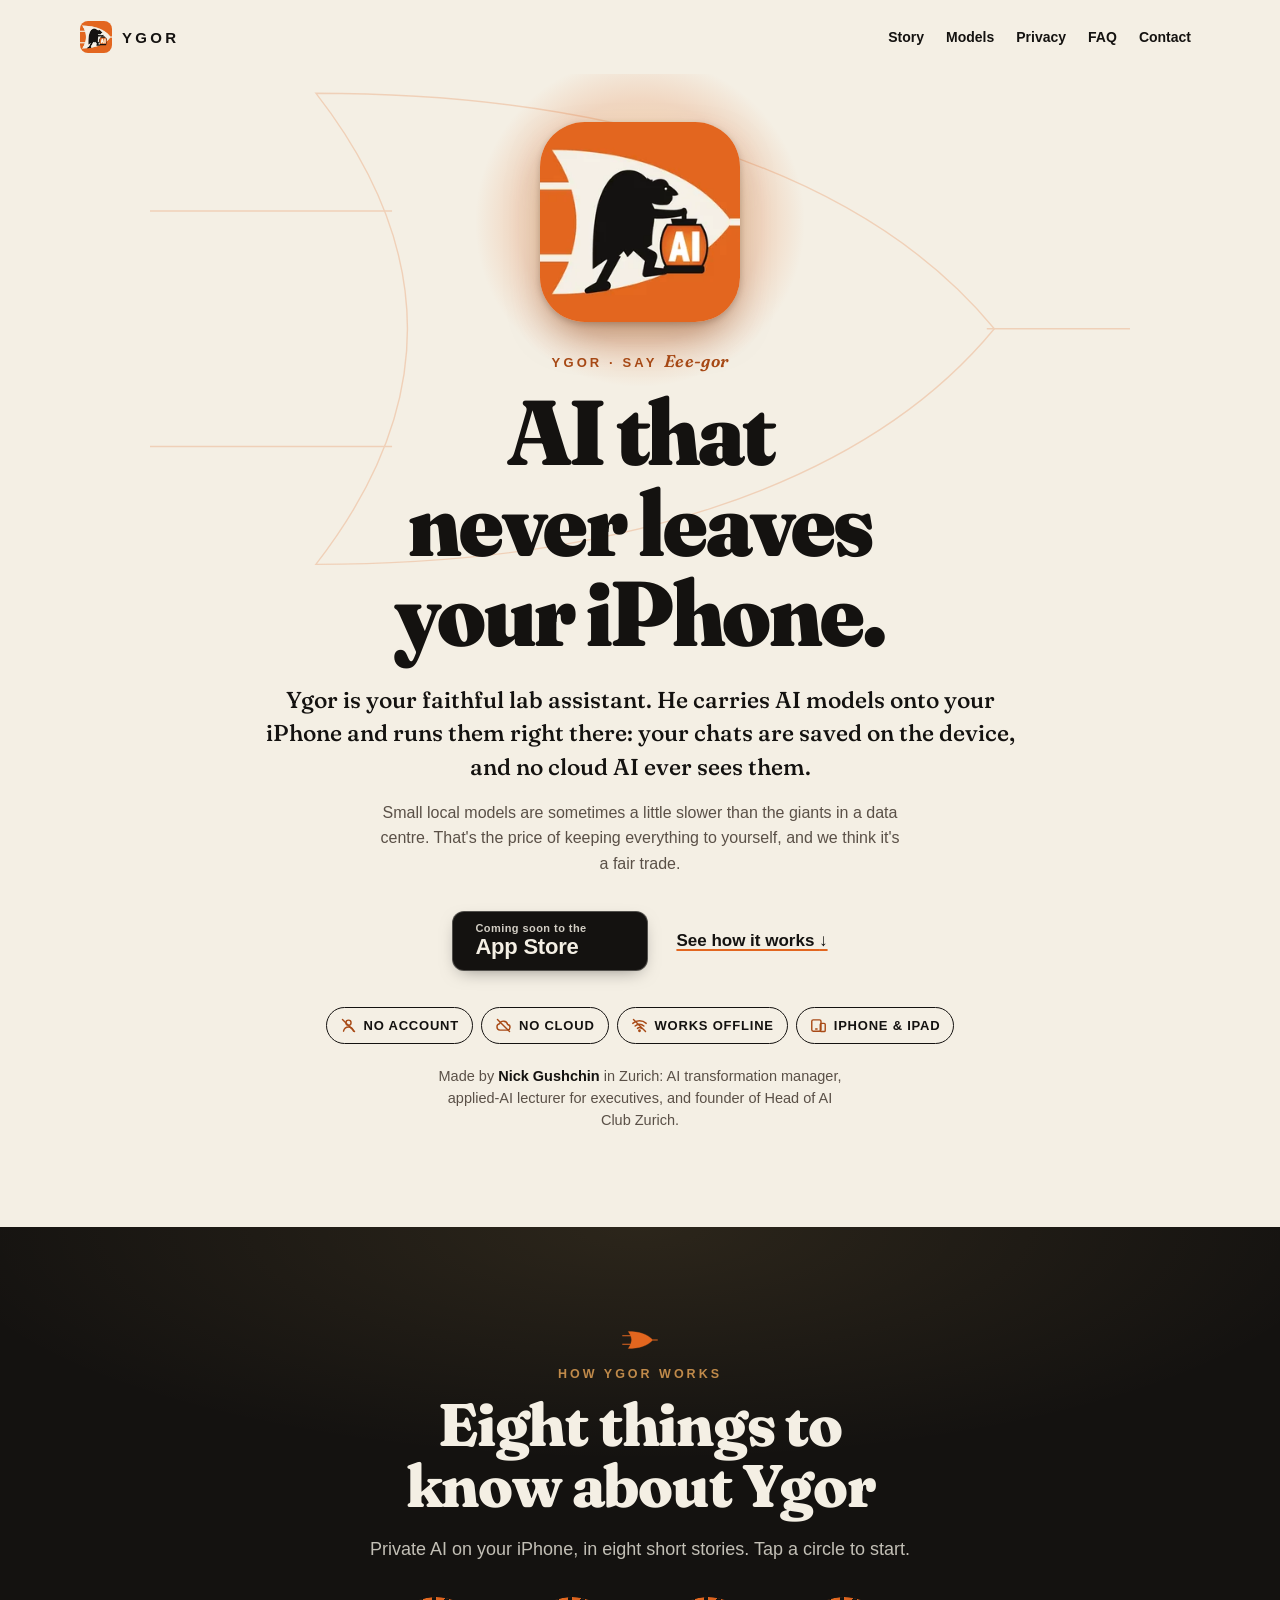
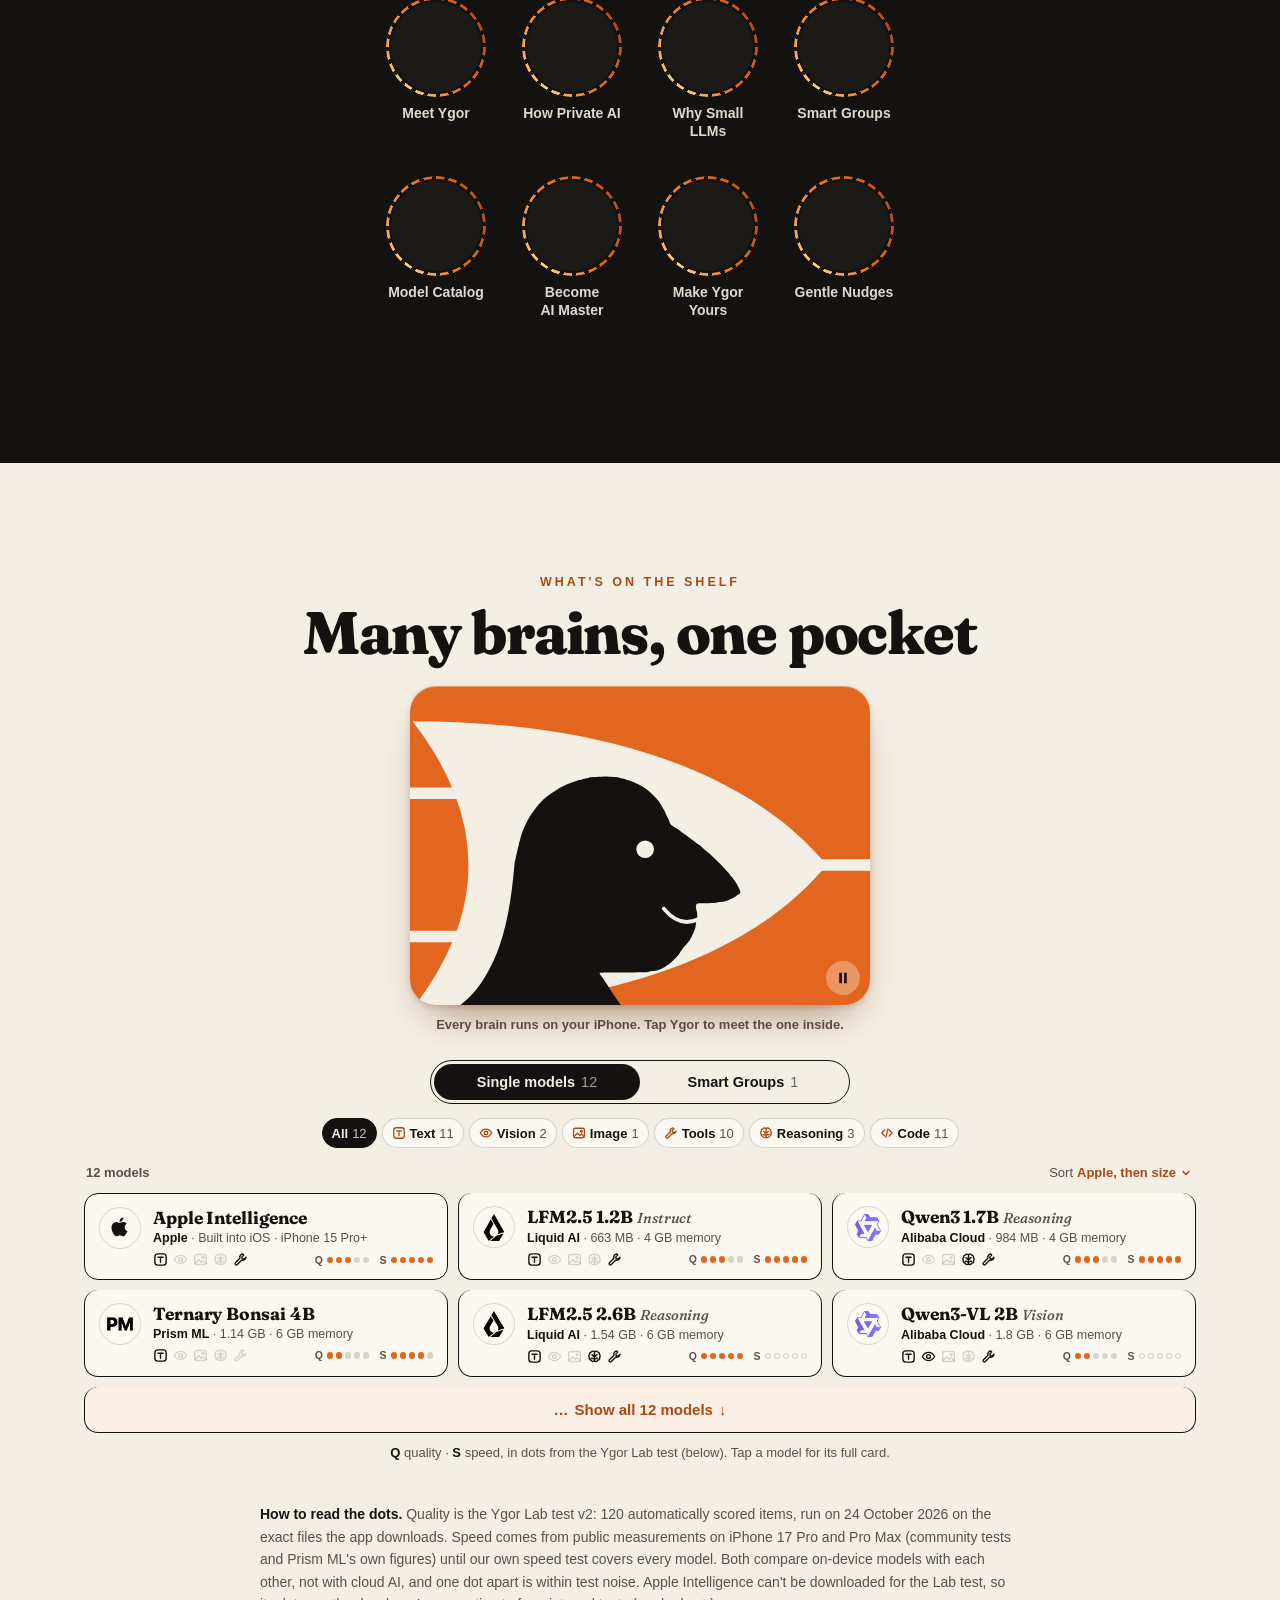
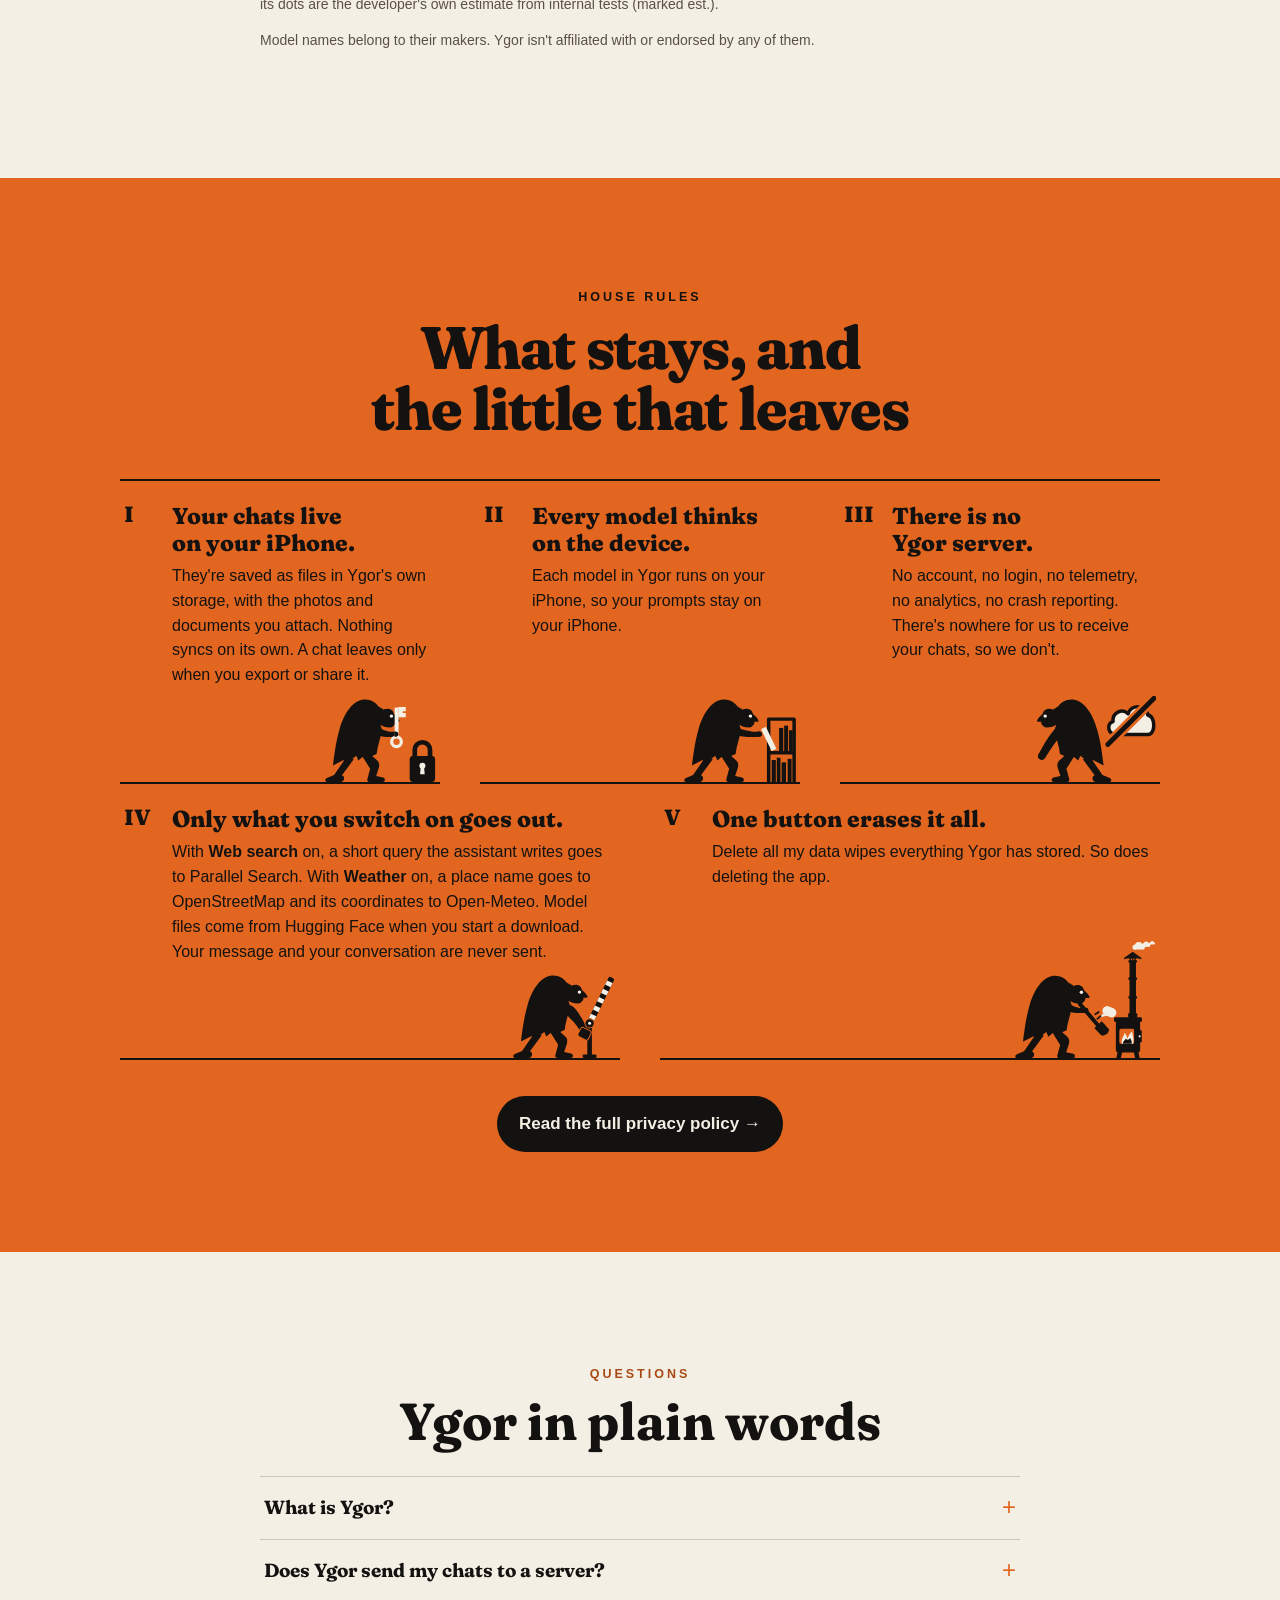
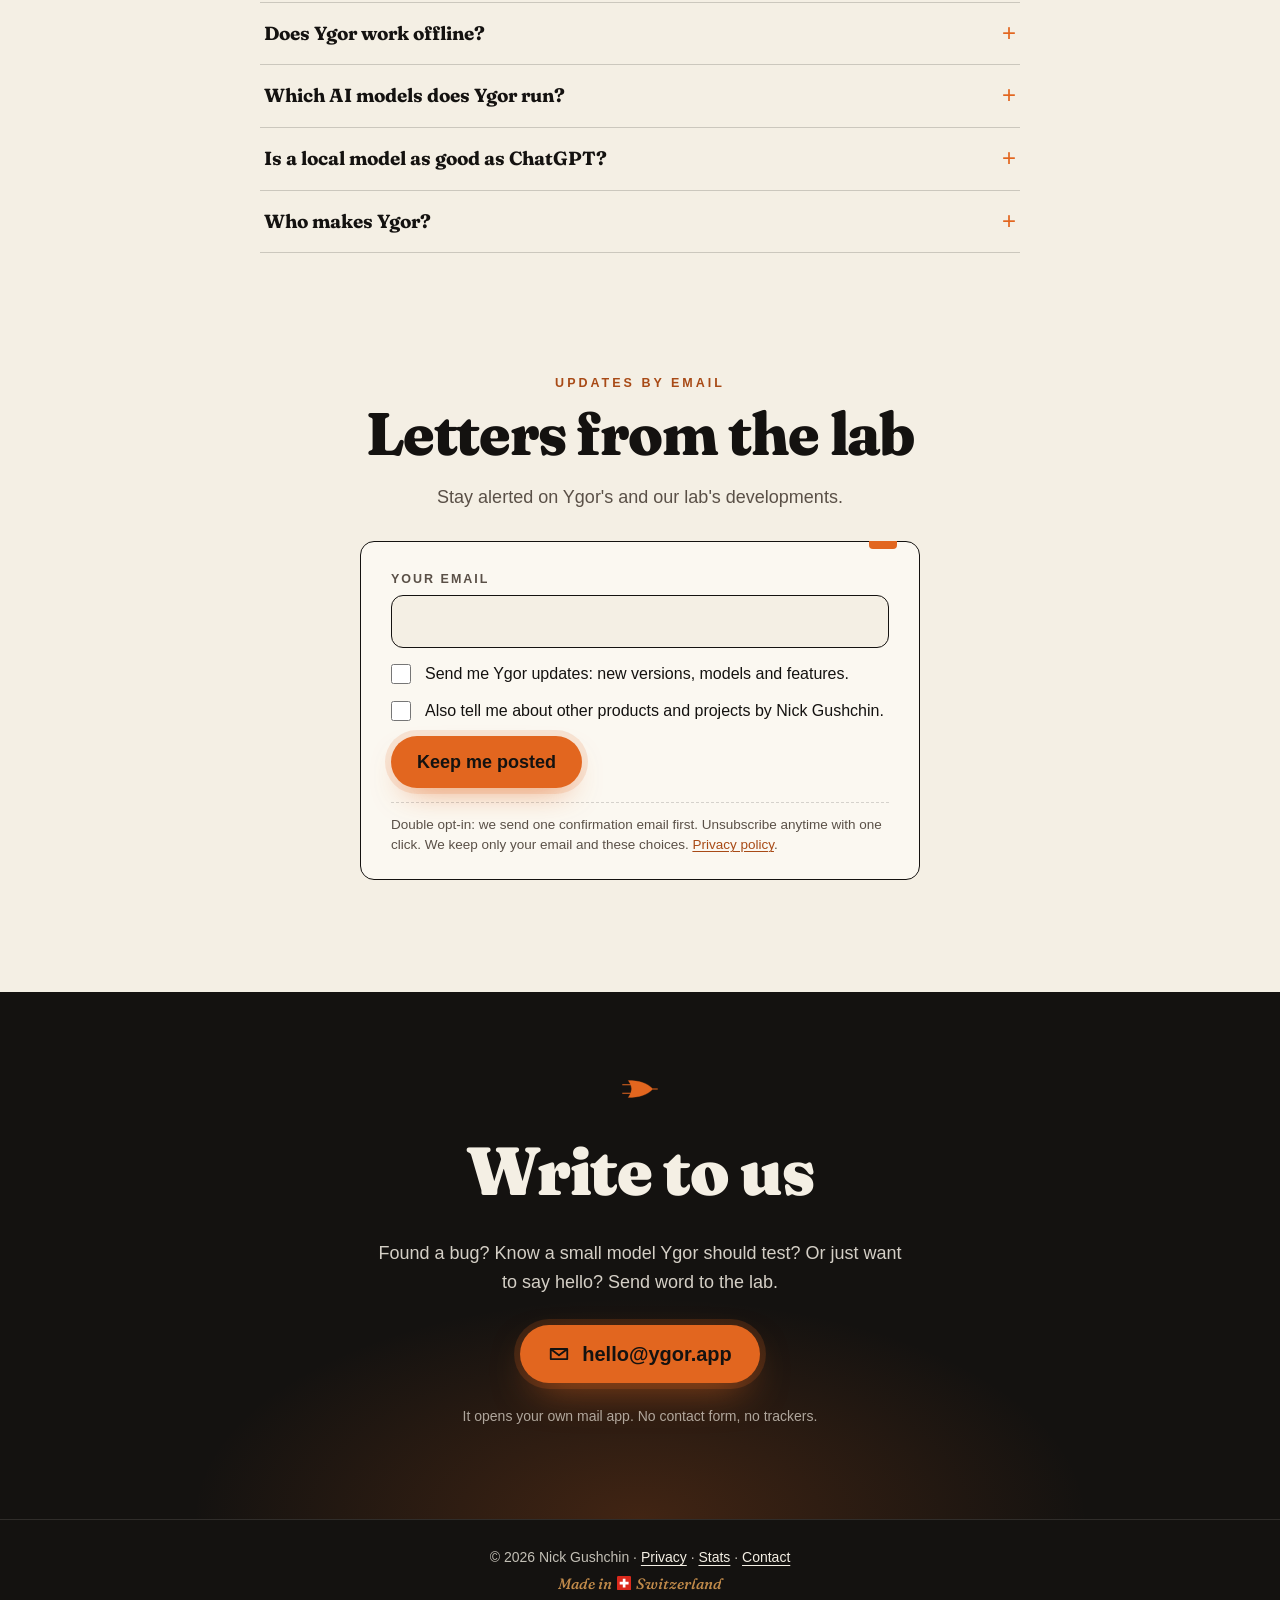
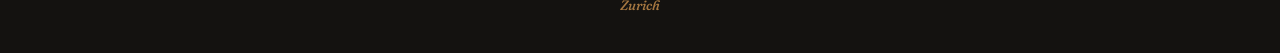
==== commit 27cd077c: "House rules V: the furnace (Nick's pick A) replaces the grave — Ygor pitches a chat bubble into a ca" ====
--- a/index.html
+++ b/index.html
@@ -29,11 +29,11 @@
 <script type="application/ld+json">{"@context": "https://schema.org", "@type": "MobileApplication", "name": "Ygor", "alternateName": ["Ygor AI", "Krugozore AI"], "url": "https://ygor.app/", "image": "https://ygor.app/assets/img/ygor-icon-512.png", "operatingSystem": "iOS 26.5 or later, iPadOS", "applicationCategory": "ProductivityApplication", "description": "Private AI assistant for iPhone. Open AI models run on the device, chats are stored on the device, no cloud and no account.", "featureList": ["On-device AI chat", "Works offline after model download", "No account, no Ygor server", "Vision models that read photos on the device", "On-device image generation", "Optional web search with sources"], "author": {"@type": "Person", "name": "Nick Gushchin"}, "publisher": {"@type": "Organization", "name": "Ygor", "url": "https://ygor.app/", "email": "hello@ygor.app", "logo": "https://ygor.app/assets/img/ygor-icon-512.png", "address": {"@type": "PostalAddress", "addressLocality": "Zurich", "addressCountry": "CH"}}, "privacyPolicy": "https://ygor.app/privacy/", "mentions": [{"@type": "SoftwareApplication", "name": "Apple Intelligence (on-device)"}, {"@type": "SoftwareApplication", "name": "Qwen3 4B"}, {"@type": "SoftwareApplication", "name": "Qwen3 1.7B"}, {"@type": "SoftwareApplication", "name": "Qwen3-VL 4B"}, {"@type": "SoftwareApplication", "name": "Qwen3-VL 2B"}, {"@type": "SoftwareApplication", "name": "LFM2.5 2.6B"}, {"@type": "SoftwareApplication", "name": "LFM2.5 1.2B"}, {"@type": "SoftwareApplication", "name": "Gemma 4 E2B"}, {"@type": "SoftwareApplication", "name": "Granite 4.1 3B"}, {"@type": "SoftwareApplication", "name": "Ternary Bonsai 8B"}, {"@type": "SoftwareApplication", "name": "Ternary Bonsai 4B"}, {"@type": "SoftwareApplication", "name": "Bonsai Image 4B"}]}</script>
 <script type="application/ld+json">{"@context": "https://schema.org", "@type": "FAQPage", "mainEntity": [{"@type": "Question", "name": "What is Ygor?", "acceptedAnswer": {"@type": "Answer", "text": "Ygor is a private AI assistant app for iPhone and iPad. It runs open AI language models directly on the device, so conversations are processed and stored on your iPhone instead of in a cloud."}}, {"@type": "Question", "name": "Does Ygor send my chats to a server?", "acceptedAnswer": {"@type": "Answer", "text": "No. Ygor has no server and no account. Chats, files and photos you attach are saved in the app's storage on your iPhone. Only what you explicitly switch on leaves the device, for example a web search you start."}}, {"@type": "Question", "name": "Does Ygor work offline?", "acceptedAnswer": {"@type": "Answer", "text": "Yes. Once a model is downloaded, chatting works without an internet connection. You need the internet only to download models and for optional features such as web search."}}, {"@type": "Question", "name": "Which AI models does Ygor run?", "acceptedAnswer": {"@type": "Answer", "text": "Apple's on-device model (Apple Intelligence) plus downloadable open models: Qwen3 4B and 1.7B, Qwen3-VL 4B and 2B (they can see photos), LFM2.5 2.6B and 1.2B by Liquid AI, Gemma 4 E2B by Google, Granite 4.1 3B by IBM, Ternary Bonsai 8B and 4B by Prism ML, and Bonsai Image 4B for making pictures on the device."}}, {"@type": "Question", "name": "Is a local model as good as ChatGPT?", "acceptedAnswer": {"@type": "Answer", "text": "Not for everything. Small on-device models are a little slower and know less than the largest cloud models. In exchange nothing leaves your phone. Ygor shows quality and speed ratings for every model so you can pick the right one."}}, {"@type": "Question", "name": "Who makes Ygor?", "acceptedAnswer": {"@type": "Answer", "text": "Ygor is built in Zurich, Switzerland, by Nick Gushchin, an AI transformation manager, applied-AI lecturer for executives and founder of Head of AI Club Zurich. Write to hello@ygor.app."}}]}</script>
 <link rel="preload" href="assets/fonts/Fraunces.woff2" as="font" type="font/woff2" crossorigin>
-<link rel="stylesheet" href="style.css?v=202610271845">
+<link rel="stylesheet" href="style.css?v=202610271719">
 <script src="assets/js/site.js" defer></script>
 <script src="assets/js/subscribe.js" defer></script>
-<script src="assets/js/stories.js?v=202610271845" defer></script>
-<script src="assets/js/models.js?v=202610271845" defer></script>
+<script src="assets/js/stories.js?v=202610271719" defer></script>
+<script src="assets/js/models.js?v=202610271719" defer></script>
 </head>
 <body class="home">
 <a class="skip" href="#main">Skip to content</a>
--- a/style.css
+++ b/style.css
@@ -913,6 +913,15 @@
 .ra-strike { fill: none; stroke: var(--ink); stroke-width: 4.2; stroke-linecap: round; }
 .ra-handle { fill: none; stroke: var(--ink); stroke-width: 3.4; stroke-linecap: round; }
 .ra-cut { stroke: var(--orange); stroke-width: 1.6; paint-order: stroke; }
+/* Rule V's furnace: the stovepipe and its smoke rise above the v4 frame, so its viewBox is 101.4 units tall
+   instead of 74.4; the height scales by the same ratio so Ygor stays the same size as in the other rules. */
+.rule-art.ra-tall { height: calc(74px * 101.4 / 74.4); }
+@media (min-width: 900px) {
+  .rule-art.ra-tall { height: calc(86px * 101.4 / 74.4); }
+}
+.ra-glow { fill: var(--orange); }
+.ra-leg { fill: none; stroke: var(--ink); stroke-width: 1.1; }
+.ra-speed { fill: none; stroke: var(--ink); stroke-width: 1.4; stroke-linecap: round; }
 @media (min-width: 900px) {
   .rules { grid-template-columns: repeat(6, 1fr); column-gap: 40px; }
   .rules li { grid-column: span 2; }
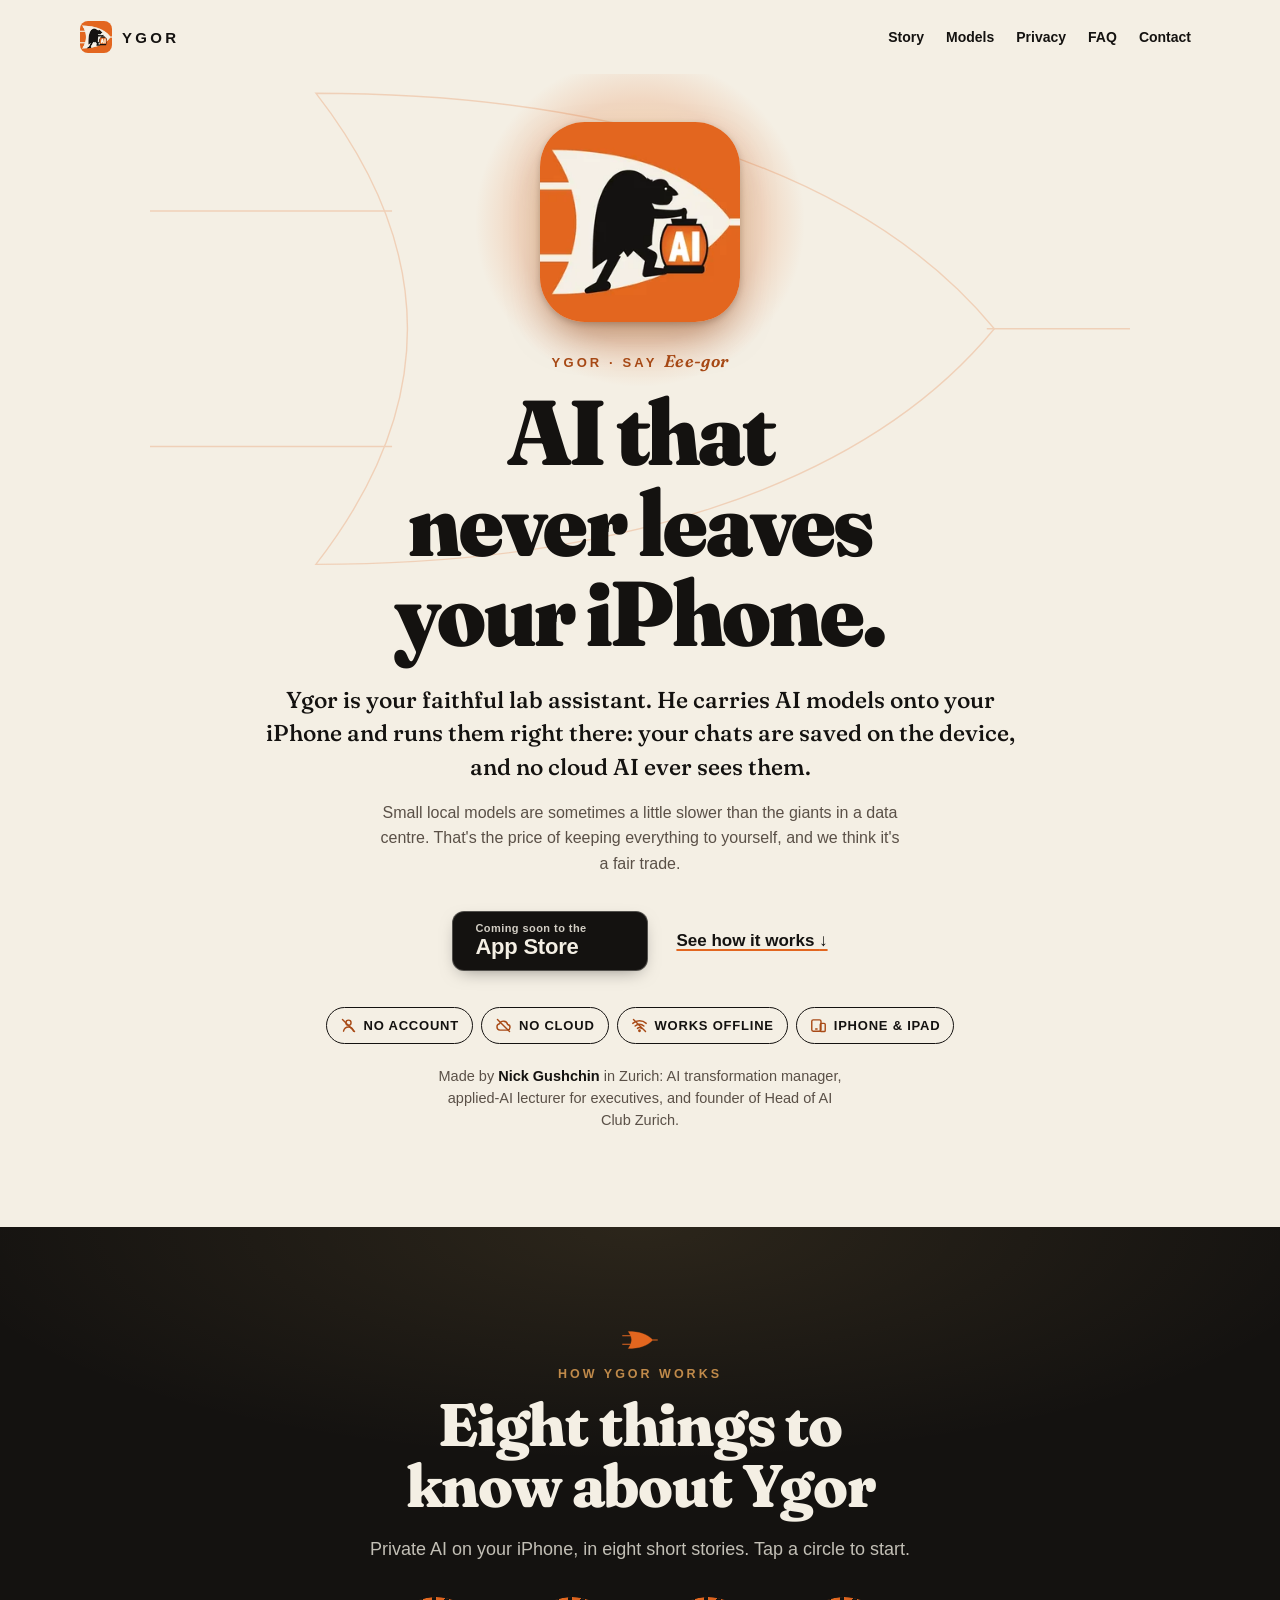
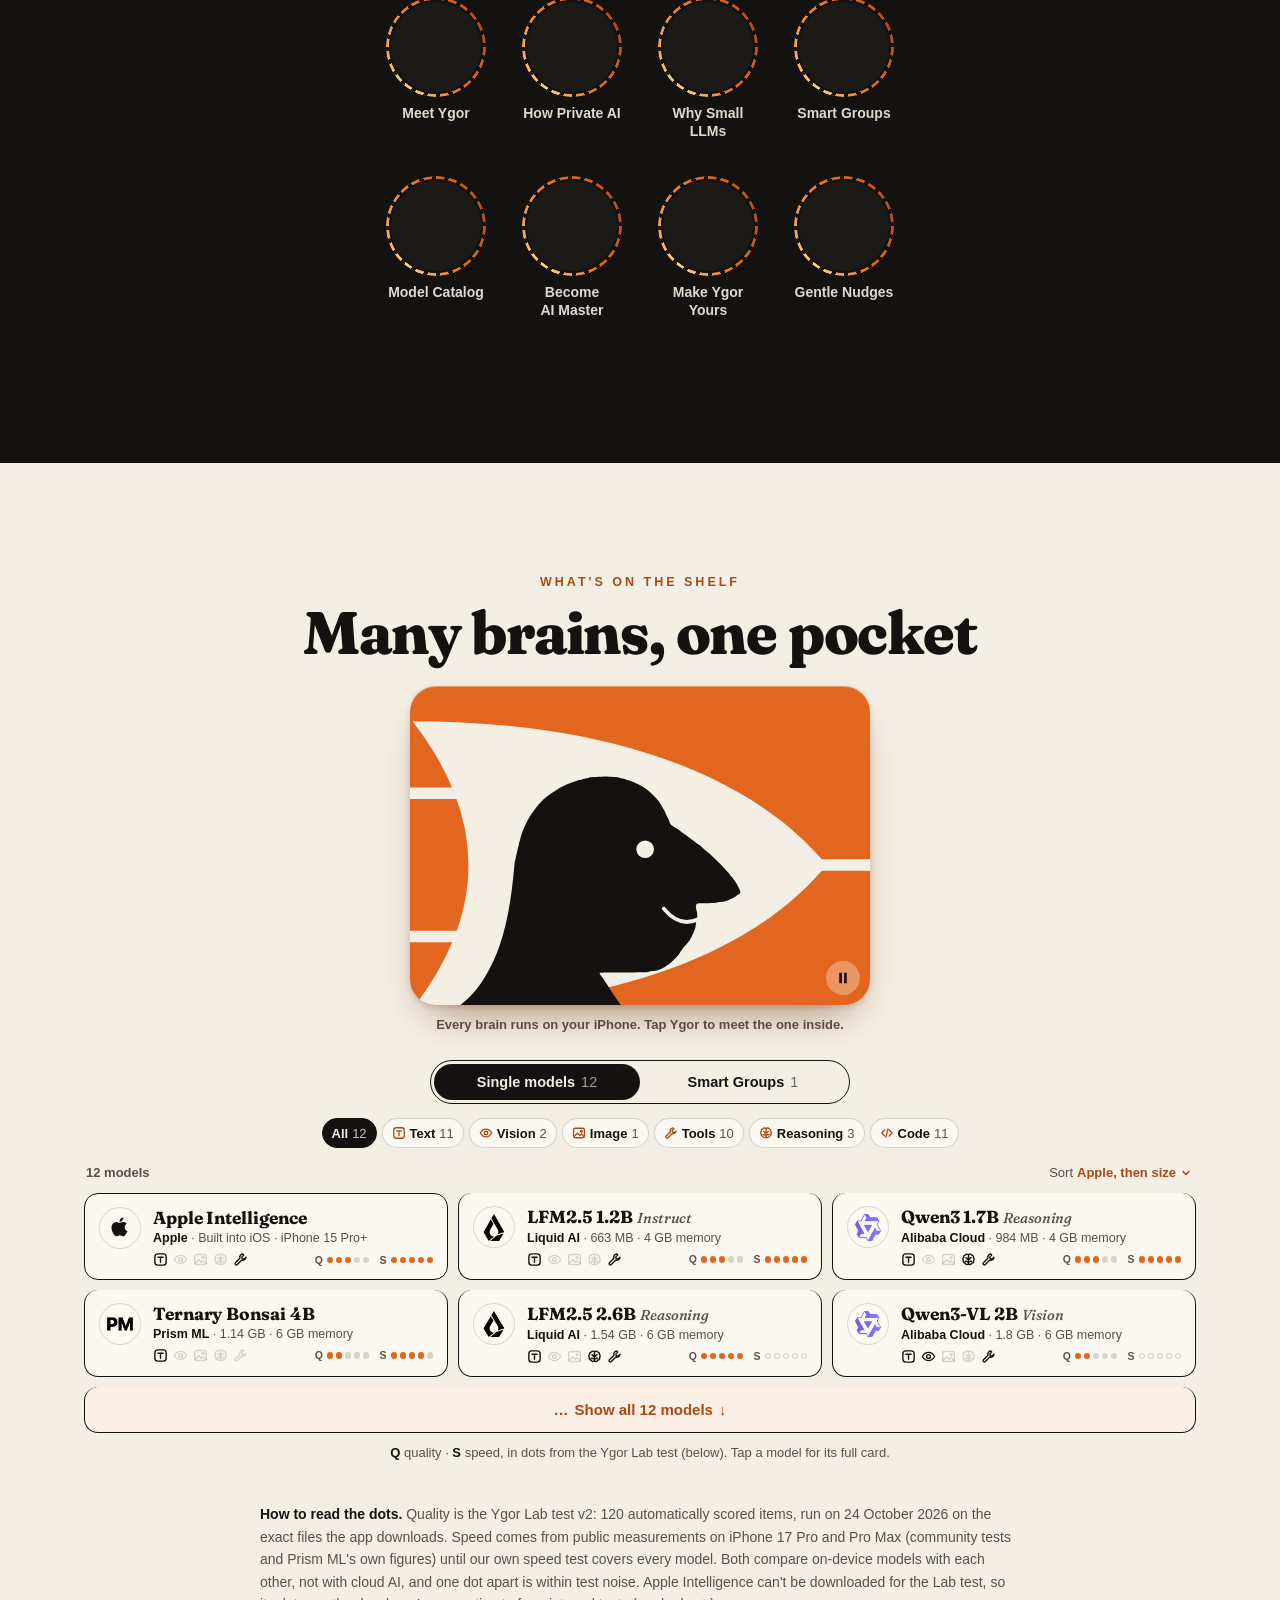
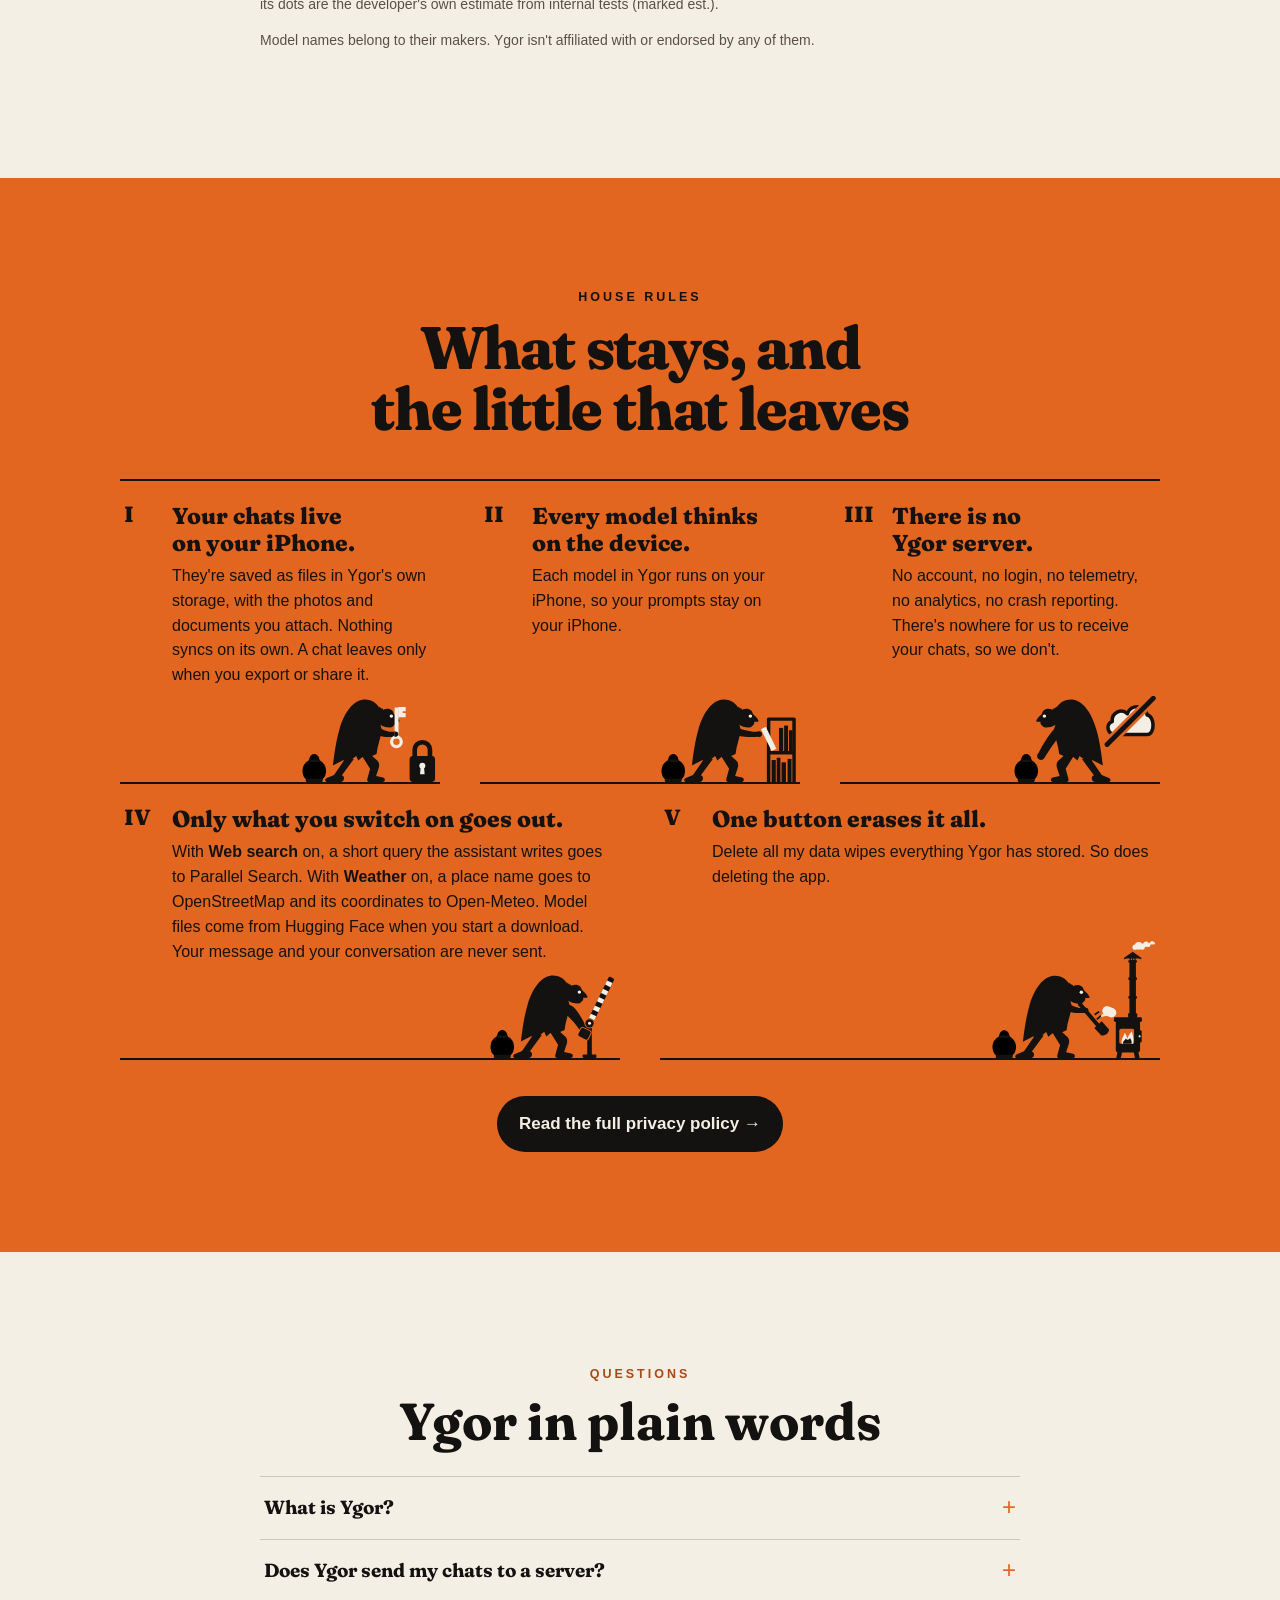
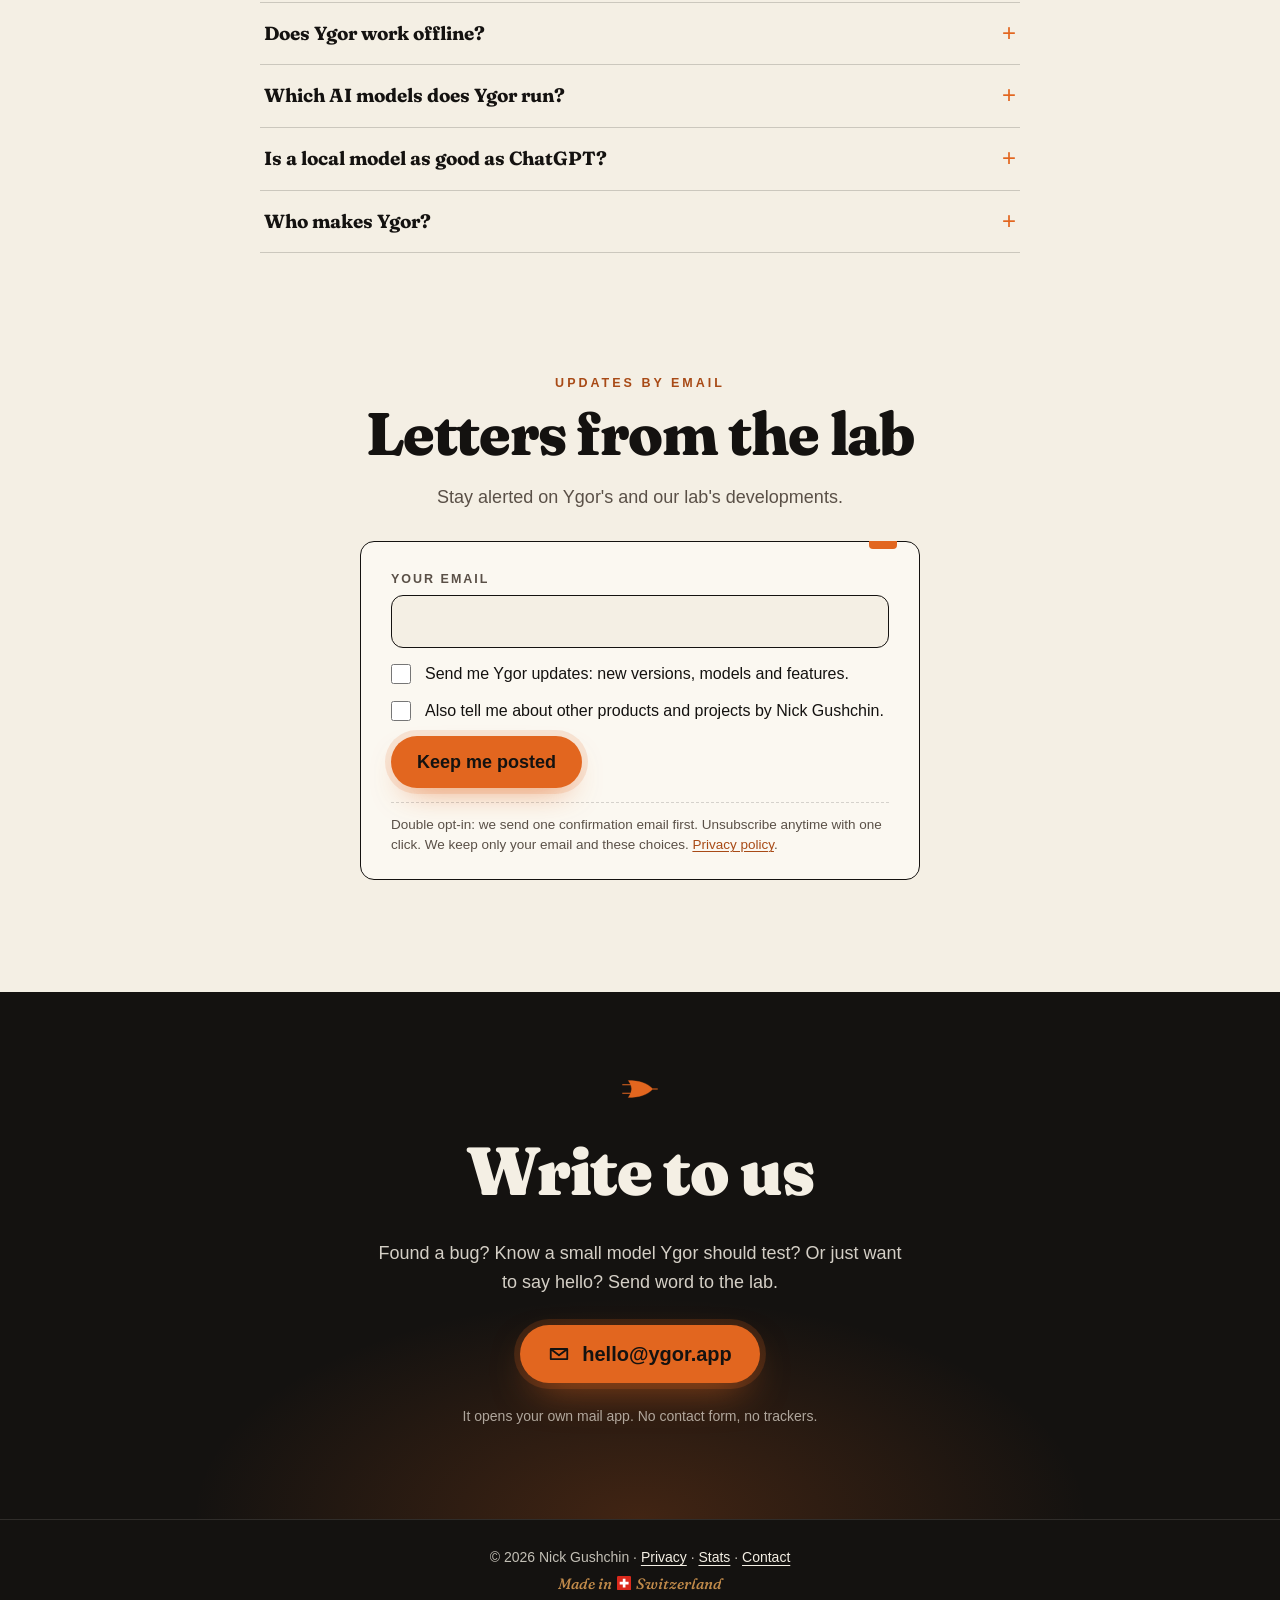
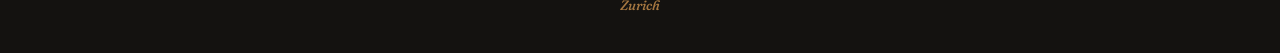
==== commit 24d120db: "Bump cache-busters to 202610271900 for the house-rules lantern" ====
--- a/index.html
+++ b/index.html
@@ -29,11 +29,11 @@
 <script type="application/ld+json">{"@context": "https://schema.org", "@type": "MobileApplication", "name": "Ygor", "alternateName": ["Ygor AI", "Krugozore AI"], "url": "https://ygor.app/", "image": "https://ygor.app/assets/img/ygor-icon-512.png", "operatingSystem": "iOS 26.5 or later, iPadOS", "applicationCategory": "ProductivityApplication", "description": "Private AI assistant for iPhone. Open AI models run on the device, chats are stored on the device, no cloud and no account.", "featureList": ["On-device AI chat", "Works offline after model download", "No account, no Ygor server", "Vision models that read photos on the device", "On-device image generation", "Optional web search with sources"], "author": {"@type": "Person", "name": "Nick Gushchin"}, "publisher": {"@type": "Organization", "name": "Ygor", "url": "https://ygor.app/", "email": "hello@ygor.app", "logo": "https://ygor.app/assets/img/ygor-icon-512.png", "address": {"@type": "PostalAddress", "addressLocality": "Zurich", "addressCountry": "CH"}}, "privacyPolicy": "https://ygor.app/privacy/", "mentions": [{"@type": "SoftwareApplication", "name": "Apple Intelligence (on-device)"}, {"@type": "SoftwareApplication", "name": "Qwen3 4B"}, {"@type": "SoftwareApplication", "name": "Qwen3 1.7B"}, {"@type": "SoftwareApplication", "name": "Qwen3-VL 4B"}, {"@type": "SoftwareApplication", "name": "Qwen3-VL 2B"}, {"@type": "SoftwareApplication", "name": "LFM2.5 2.6B"}, {"@type": "SoftwareApplication", "name": "LFM2.5 1.2B"}, {"@type": "SoftwareApplication", "name": "Gemma 4 E2B"}, {"@type": "SoftwareApplication", "name": "Granite 4.1 3B"}, {"@type": "SoftwareApplication", "name": "Ternary Bonsai 8B"}, {"@type": "SoftwareApplication", "name": "Ternary Bonsai 4B"}, {"@type": "SoftwareApplication", "name": "Bonsai Image 4B"}]}</script>
 <script type="application/ld+json">{"@context": "https://schema.org", "@type": "FAQPage", "mainEntity": [{"@type": "Question", "name": "What is Ygor?", "acceptedAnswer": {"@type": "Answer", "text": "Ygor is a private AI assistant app for iPhone and iPad. It runs open AI language models directly on the device, so conversations are processed and stored on your iPhone instead of in a cloud."}}, {"@type": "Question", "name": "Does Ygor send my chats to a server?", "acceptedAnswer": {"@type": "Answer", "text": "No. Ygor has no server and no account. Chats, files and photos you attach are saved in the app's storage on your iPhone. Only what you explicitly switch on leaves the device, for example a web search you start."}}, {"@type": "Question", "name": "Does Ygor work offline?", "acceptedAnswer": {"@type": "Answer", "text": "Yes. Once a model is downloaded, chatting works without an internet connection. You need the internet only to download models and for optional features such as web search."}}, {"@type": "Question", "name": "Which AI models does Ygor run?", "acceptedAnswer": {"@type": "Answer", "text": "Apple's on-device model (Apple Intelligence) plus downloadable open models: Qwen3 4B and 1.7B, Qwen3-VL 4B and 2B (they can see photos), LFM2.5 2.6B and 1.2B by Liquid AI, Gemma 4 E2B by Google, Granite 4.1 3B by IBM, Ternary Bonsai 8B and 4B by Prism ML, and Bonsai Image 4B for making pictures on the device."}}, {"@type": "Question", "name": "Is a local model as good as ChatGPT?", "acceptedAnswer": {"@type": "Answer", "text": "Not for everything. Small on-device models are a little slower and know less than the largest cloud models. In exchange nothing leaves your phone. Ygor shows quality and speed ratings for every model so you can pick the right one."}}, {"@type": "Question", "name": "Who makes Ygor?", "acceptedAnswer": {"@type": "Answer", "text": "Ygor is built in Zurich, Switzerland, by Nick Gushchin, an AI transformation manager, applied-AI lecturer for executives and founder of Head of AI Club Zurich. Write to hello@ygor.app."}}]}</script>
 <link rel="preload" href="assets/fonts/Fraunces.woff2" as="font" type="font/woff2" crossorigin>
-<link rel="stylesheet" href="style.css?v=202610271719">
+<link rel="stylesheet" href="style.css?v=202610271900">
 <script src="assets/js/site.js" defer></script>
 <script src="assets/js/subscribe.js" defer></script>
-<script src="assets/js/stories.js?v=202610271719" defer></script>
-<script src="assets/js/models.js?v=202610271719" defer></script>
+<script src="assets/js/stories.js?v=202610271900" defer></script>
+<script src="assets/js/models.js?v=202610271900" defer></script>
 </head>
 <body class="home">
 <a class="skip" href="#main">Skip to content</a>
@@ -414,34 +414,34 @@
 <!-- Privacy -->
 <section class="privacy" id="privacy" aria-labelledby="privacy-title">
   <!-- Ygor for the house-rules pictures: the full figure from the app icon (design/1.1-16/source/r2/figure.py) with his props -->
-  <svg class="ra-sprite" aria-hidden="true" focusable="false"><defs><g id="ra-y"><path class="ra-ink" d="M66.6,36.6 C67.8,41.0 67.4,46.4 65.6,51.6 C64.6,55.0 63.8,58.6 63.4,62.2 L57.6,64.8 L55.6,61.2 L47.6,67.8 L45.8,63.8 L36.2,71.2 L34.8,67.4 L25.6,72.2 C26.8,63.0 28.0,52.4 31.2,41.2 C34.4,29.0 41.6,16.8 51.0,15.2 C58.6,14.2 64.6,18.4 66.8,24.4 C67.6,27.6 66.6,32.4 66.6,36.6 Z M66.0,30.0 C65.6,25.8 68.8,23.0 72.8,23.0 C76.0,23.0 78.0,25.0 78.4,27.6 C80.6,29.4 83.0,32.0 83.4,33.8 C82.4,34.6 80.8,34.4 79.6,34.2 C79.8,35.6 79.2,37.0 78.2,37.6 C77.4,38.8 76.2,39.4 74.8,39.2 C71.4,39.0 68.4,38.4 66.4,36.6 Z M66.0,28.0 L61.8,26.2 L64.6,25.4 L61.6,22.6 L66.0,24.2 L65.6,21.0 L68.6,23.6 C68.0,25.0 67.0,26.6 66.0,28.0 Z M61.6,21.6 L69.0,23.0 L67.6,31.0 L62.6,30.0 Z M37.6,64.4 L43.6,66.8 L33.4,80.6 C35.2,81.2 35.6,83.0 35.0,84.4 C34.6,85.6 33.2,86.4 31.6,86.4 L20.6,86.4 C18.6,86.4 18.4,83.8 20.4,83.0 L26.6,80.4 Z M50.6,63.4 L56.0,60.6 L64.2,68.0 C65.6,69.4 66.0,71.6 65.4,73.8 L63.0,81.2 L69.0,82.6 C71.2,83.2 71.2,86.4 68.6,86.4 L57.2,86.4 C55.6,86.4 55.0,85.2 55.4,83.8 L57.8,74.9 Z"/><circle class="ra-eye" cx="76.2" cy="29.4" r="1.5"/></g></defs></svg>
+  <svg class="ra-sprite" aria-hidden="true" focusable="false"><defs><radialGradient id="ra-lamp-g" cx="0.5" cy="0.55" r="0.6"><stop class="ra-lamp-g0" offset="0"/><stop class="ra-lamp-g1" offset="1"/></radialGradient><radialGradient id="ra-halo-g"><stop class="ra-halo-g0" offset="0.35"/><stop class="ra-halo-g1" offset="1"/></radialGradient><g id="ra-y"><path class="ra-ink" d="M66.6,36.6 C67.8,41.0 67.4,46.4 65.6,51.6 C64.6,55.0 63.8,58.6 63.4,62.2 L57.6,64.8 L55.6,61.2 L47.6,67.8 L45.8,63.8 L36.2,71.2 L34.8,67.4 L25.6,72.2 C26.8,63.0 28.0,52.4 31.2,41.2 C34.4,29.0 41.6,16.8 51.0,15.2 C58.6,14.2 64.6,18.4 66.8,24.4 C67.6,27.6 66.6,32.4 66.6,36.6 Z M66.0,30.0 C65.6,25.8 68.8,23.0 72.8,23.0 C76.0,23.0 78.0,25.0 78.4,27.6 C80.6,29.4 83.0,32.0 83.4,33.8 C82.4,34.6 80.8,34.4 79.6,34.2 C79.8,35.6 79.2,37.0 78.2,37.6 C77.4,38.8 76.2,39.4 74.8,39.2 C71.4,39.0 68.4,38.4 66.4,36.6 Z M66.0,28.0 L61.8,26.2 L64.6,25.4 L61.6,22.6 L66.0,24.2 L65.6,21.0 L68.6,23.6 C68.0,25.0 67.0,26.6 66.0,28.0 Z M61.6,21.6 L69.0,23.0 L67.6,31.0 L62.6,30.0 Z M37.6,64.4 L43.6,66.8 L33.4,80.6 C35.2,81.2 35.6,83.0 35.0,84.4 C34.6,85.6 33.2,86.4 31.6,86.4 L20.6,86.4 C18.6,86.4 18.4,83.8 20.4,83.0 L26.6,80.4 Z M50.6,63.4 L56.0,60.6 L64.2,68.0 C65.6,69.4 66.0,71.6 65.4,73.8 L63.0,81.2 L69.0,82.6 C71.2,83.2 71.2,86.4 68.6,86.4 L57.2,86.4 C55.6,86.4 55.0,85.2 55.4,83.8 L57.8,74.9 Z"/><circle class="ra-eye" cx="76.2" cy="29.4" r="1.5"/></g></defs></svg>
   <div class="section-head">
     <p class="eyebrow">House rules</p>
     <h2 id="privacy-title">What stays, and the little that&nbsp;leaves</h2>
   </div>
   <ol class="rules">
     <li>
-      <svg class="rule-art" viewBox="17 12.0 98 74.4" width="98" height="74.4" aria-hidden="true" focusable="false"><g><use href='#ra-y'/><path class='ra-ink' d='M58.6,30.0 C63.0,31.4 66.4,35.4 67.8,40.6 C71.6,42.8 75.8,43.4 79.0,42.8 C81.0,42.4 82.4,43.6 82.2,45.2 C82.0,46.8 80.4,47.6 78.8,47.2 C73.6,47.6 67.6,47.6 63.4,45.2 C60.6,41.8 58.2,36.6 58.6,30.0 Z'/></g><circle class='ra-cream-ring' cx='80.6' cy='51.6' r='4.2'/><rect class='ra-cream' x='79' y='22' width='3.4' height='26'/><path class='ra-cream' d='M82.2,21.6 H88.6 V25.2 H86 V26.8 H88.6 V30.4 H82.2 Z'/><path class='ra-ink' d='M78.8,42.8 C81.0,42.4 82.4,43.6 82.2,45.2 C82.0,46.8 80.4,47.6 78.8,47.2 Z'/><path class='ra-shackle' d='M96.4,66 V58.6 A6.6,6.6 0 0 1 109.6,58.6 V66'/><rect class='ra-ink' x='92' y='64' width='22' height='22.400000000000006' rx='3'/><circle class='ra-cream' cx='103.0' cy='72.4' r='2.6'/><path class='ra-cream' d='M101.6,73 H104.4 L105.0,79.6 H101.0 Z'/></svg>
+      <svg class="rule-art" viewBox="-1.11 12 116.11 74.4" width="116.11" height="74.4" aria-hidden="true" focusable="false"><g class='ra-lamp'><g transform='translate(9.490,64.300) scale(0.8500)'><circle class='ra-lamp-halo' cx='0' cy='14.7' r='12'/><path class='ra-lamp-bail' d='M-5.2,4.2 C-5.2,-4.8 5.2,-4.8 5.2,4.2'/><path d='M0,-0.6 L0,3.2' class='ra-lamp-ring'/><path d='M-5.6,3 L5.6,3 L4.8,6 L-4.8,6 Z' class='ra-ink'/><path d='M-6.8,6 C-10.2,11 -10.2,18.4 -6.8,23.4 L6.8,23.4 C10.2,18.4 10.2,11 6.8,6 Z' class='ra-lamp-glass'/><path class='ra-lamp-lit' d='M-6.8,6 C-10.2,11 -10.2,18.4 -6.8,23.4 L6.8,23.4 C10.2,18.4 10.2,11 6.8,6 Z'/><path class='ra-lamp-ai' fill-rule='evenodd' d='M-6.5,21.0 L-3.3,8.4 L-0.7000000000000002,8.4 L2.5,21.0 L-0.2999999999999998,21.0 L-0.9000000000000004,18.4 L-3.1,18.4 L-3.7,21.0 Z M-2.6,15.8 L-1.4000000000000004,15.8 L-2.0,12.6 Z M3.4,8.4 L6.5,8.4 L6.5,21.0 L3.4,21.0 Z'/><rect x='-8.6' y='22.6' width='17.2' height='3.4' rx='1.2' class='ra-ink'/></g></g><g><use href='#ra-y'/><path class='ra-ink' d='M58.6,30.0 C63.0,31.4 66.4,35.4 67.8,40.6 C71.6,42.8 75.8,43.4 79.0,42.8 C81.0,42.4 82.4,43.6 82.2,45.2 C82.0,46.8 80.4,47.6 78.8,47.2 C73.6,47.6 67.6,47.6 63.4,45.2 C60.6,41.8 58.2,36.6 58.6,30.0 Z'/></g><circle class='ra-cream-ring' cx='80.6' cy='51.6' r='4.2'/><rect class='ra-cream' x='79' y='22' width='3.4' height='26'/><path class='ra-cream' d='M82.2,21.6 H88.6 V25.2 H86 V26.8 H88.6 V30.4 H82.2 Z'/><path class='ra-ink' d='M78.8,42.8 C81.0,42.4 82.4,43.6 82.2,45.2 C82.0,46.8 80.4,47.6 78.8,47.2 Z'/><path class='ra-shackle' d='M96.4,66 V58.6 A6.6,6.6 0 0 1 109.6,58.6 V66'/><rect class='ra-ink' x='92' y='64' width='22' height='22.400000000000006' rx='3'/><circle class='ra-cream' cx='103.0' cy='72.4' r='2.6'/><path class='ra-cream' d='M101.6,73 H104.4 L105.0,79.6 H101.0 Z'/></svg>
       <h3>Your chats live on your iPhone.</h3>
       <p>They're saved as files in Ygor's own storage, with the photos and documents you attach. Nothing syncs on its own. A chat leaves only when you export or share it.</p>
     </li>
     <li>
-      <svg class="rule-art" viewBox="17 12.0 99 74.4" width="99" height="74.4" aria-hidden="true" focusable="false"><g><use href='#ra-y'/><path class='ra-ink' d='M58.6,30.0 C63.0,31.4 66.4,35.4 67.8,40.6 C75.6,42.8 79.8,43.4 83.0,42.8 C85.0,42.4 86.4,43.6 86.2,45.2 C86.0,46.8 84.4,47.6 82.8,47.2 C77.6,47.6 67.6,47.6 63.4,45.2 C60.6,41.8 58.2,36.6 58.6,30.0 Z'/></g><path class='ra-frame' d='M92,86.4 V32 H114 V86.4'/><rect class='ra-ink' x='92' y='59.6' width='22' height='3'/><rect class='ra-ink' x='101' y='39.6' width='3.6' height='20'/><rect class='ra-ink' x='105.4' y='37.6' width='3.4' height='22'/><rect class='ra-ink' x='109.6' y='41.6' width='3.2' height='18'/><rect class='ra-ink' x='94.6' y='67.4' width='3.6' height='19'/><rect class='ra-ink' x='99' y='65.4' width='3.2' height='21'/><rect class='ra-ink' x='103.2' y='69.4' width='3.8' height='17'/><rect class='ra-ink' x='108.4' y='66.4' width='3.4' height='20'/><g transform='translate(94.6,59.6) rotate(-26)'><rect class='ra-cream' x='0' y='-21' width='4.6' height='21'/></g><path class='ra-ink' d='M82.8,42.8 C85.0,42.4 86.4,43.6 86.2,45.2 C86.0,46.8 84.4,47.6 82.8,47.2 Z'/></svg>
+      <svg class="rule-art" viewBox="-1.11 12 117.11 74.4" width="117.11" height="74.4" aria-hidden="true" focusable="false"><g class='ra-lamp'><g transform='translate(9.490,64.300) scale(0.8500)'><circle class='ra-lamp-halo' cx='0' cy='14.7' r='12'/><path class='ra-lamp-bail' d='M-5.2,4.2 C-5.2,-4.8 5.2,-4.8 5.2,4.2'/><path d='M0,-0.6 L0,3.2' class='ra-lamp-ring'/><path d='M-5.6,3 L5.6,3 L4.8,6 L-4.8,6 Z' class='ra-ink'/><path d='M-6.8,6 C-10.2,11 -10.2,18.4 -6.8,23.4 L6.8,23.4 C10.2,18.4 10.2,11 6.8,6 Z' class='ra-lamp-glass'/><path class='ra-lamp-lit' d='M-6.8,6 C-10.2,11 -10.2,18.4 -6.8,23.4 L6.8,23.4 C10.2,18.4 10.2,11 6.8,6 Z'/><path class='ra-lamp-ai' fill-rule='evenodd' d='M-6.5,21.0 L-3.3,8.4 L-0.7000000000000002,8.4 L2.5,21.0 L-0.2999999999999998,21.0 L-0.9000000000000004,18.4 L-3.1,18.4 L-3.7,21.0 Z M-2.6,15.8 L-1.4000000000000004,15.8 L-2.0,12.6 Z M3.4,8.4 L6.5,8.4 L6.5,21.0 L3.4,21.0 Z'/><rect x='-8.6' y='22.6' width='17.2' height='3.4' rx='1.2' class='ra-ink'/></g></g><g><use href='#ra-y'/><path class='ra-ink' d='M58.6,30.0 C63.0,31.4 66.4,35.4 67.8,40.6 C75.6,42.8 79.8,43.4 83.0,42.8 C85.0,42.4 86.4,43.6 86.2,45.2 C86.0,46.8 84.4,47.6 82.8,47.2 C77.6,47.6 67.6,47.6 63.4,45.2 C60.6,41.8 58.2,36.6 58.6,30.0 Z'/></g><path class='ra-frame' d='M92,86.4 V32 H114 V86.4'/><rect class='ra-ink' x='92' y='59.6' width='22' height='3'/><rect class='ra-ink' x='101' y='39.6' width='3.6' height='20'/><rect class='ra-ink' x='105.4' y='37.6' width='3.4' height='22'/><rect class='ra-ink' x='109.6' y='41.6' width='3.2' height='18'/><rect class='ra-ink' x='94.6' y='67.4' width='3.6' height='19'/><rect class='ra-ink' x='99' y='65.4' width='3.2' height='21'/><rect class='ra-ink' x='103.2' y='69.4' width='3.8' height='17'/><rect class='ra-ink' x='108.4' y='66.4' width='3.4' height='20'/><g transform='translate(94.6,59.6) rotate(-26)'><rect class='ra-cream' x='0' y='-21' width='4.6' height='21'/></g><path class='ra-ink' d='M82.8,42.8 C85.0,42.4 86.4,43.6 86.2,45.2 C86.0,46.8 84.4,47.6 82.8,47.2 Z'/></svg>
       <h3>Every model thinks on the device.</h3>
       <p>Each model in Ygor runs on your iPhone, so your prompts stay on your iPhone.</p>
     </li>
     <li>
-      <svg class="rule-art" viewBox="13 12.0 105 74.4" width="105" height="74.4" aria-hidden="true" focusable="false"><path class='ra-cloud' transform='translate(96,32) scale(1.02) translate(-76.8,-53)' d='M64,66 C57.4,66 55.6,57.2 61.6,55 C60.8,47.4 69.4,43.6 74.4,48.4 C76.8,40.2 89.8,40.4 91.2,49.6 C97.6,50 98,66 91.4,66 Z'/><path class='ra-strike-gap' d='M76,54 L116,14'/><path class='ra-strike' d='M76,54 L116,14'/><g transform='translate(98,0) scale(-1,1)'><use href='#ra-y'/><path class='ra-ink' d='M58.6,30.0 C63.0,31.4 66.4,35.4 67.8,40.6 C72.6,46.0 77.6,54.0 81.2,61.2 C82.8,62.8 83.0,65.6 81.0,66.8 C79.2,67.8 77.2,67.2 76.2,65.6 C72.6,59.6 67.0,51.4 63.4,47.0 C60.6,42.8 58.2,36.6 58.6,30.0 Z'/></g></svg>
+      <svg class="rule-art" viewBox="-4.51 12 122.51 74.4" width="122.51" height="74.4" aria-hidden="true" focusable="false"><g class='ra-lamp'><g transform='translate(6.090,64.300) scale(0.8500)'><circle class='ra-lamp-halo' cx='0' cy='14.7' r='12'/><path class='ra-lamp-bail' d='M-5.2,4.2 C-5.2,-4.8 5.2,-4.8 5.2,4.2'/><path d='M0,-0.6 L0,3.2' class='ra-lamp-ring'/><path d='M-5.6,3 L5.6,3 L4.8,6 L-4.8,6 Z' class='ra-ink'/><path d='M-6.8,6 C-10.2,11 -10.2,18.4 -6.8,23.4 L6.8,23.4 C10.2,18.4 10.2,11 6.8,6 Z' class='ra-lamp-glass'/><path class='ra-lamp-lit' d='M-6.8,6 C-10.2,11 -10.2,18.4 -6.8,23.4 L6.8,23.4 C10.2,18.4 10.2,11 6.8,6 Z'/><path class='ra-lamp-ai' fill-rule='evenodd' d='M-6.5,21.0 L-3.3,8.4 L-0.7000000000000002,8.4 L2.5,21.0 L-0.2999999999999998,21.0 L-0.9000000000000004,18.4 L-3.1,18.4 L-3.7,21.0 Z M-2.6,15.8 L-1.4000000000000004,15.8 L-2.0,12.6 Z M3.4,8.4 L6.5,8.4 L6.5,21.0 L3.4,21.0 Z'/><rect x='-8.6' y='22.6' width='17.2' height='3.4' rx='1.2' class='ra-ink'/></g></g><path class='ra-cloud' transform='translate(96,32) scale(1.02) translate(-76.8,-53)' d='M64,66 C57.4,66 55.6,57.2 61.6,55 C60.8,47.4 69.4,43.6 74.4,48.4 C76.8,40.2 89.8,40.4 91.2,49.6 C97.6,50 98,66 91.4,66 Z'/><path class='ra-strike-gap' d='M76,54 L116,14'/><path class='ra-strike' d='M76,54 L116,14'/><g transform='translate(98,0) scale(-1,1)'><use href='#ra-y'/><path class='ra-ink' d='M58.6,30.0 C63.0,31.4 66.4,35.4 67.8,40.6 C72.6,46.0 77.6,54.0 81.2,61.2 C82.8,62.8 83.0,65.6 81.0,66.8 C79.2,67.8 77.2,67.2 76.2,65.6 C72.6,59.6 67.0,51.4 63.4,47.0 C60.6,42.8 58.2,36.6 58.6,30.0 Z'/></g></svg>
       <h3>There is no Ygor server.</h3>
       <p>No account, no login, no telemetry, no analytics, no crash reporting. There's nowhere for us to receive your chats, so we don't.</p>
     </li>
     <li>
-      <svg class="rule-art" viewBox="17 12.0 91 74.4" width="91" height="74.4" aria-hidden="true" focusable="false"><rect class='ra-ink' x='83' y='56.4' width='4' height='30.000000000000007'/><rect class='ra-ink' x='79' y='83.4' width='12' height='3' rx='1'/><g transform='translate(85,56.4) rotate(-64)'><rect class='ra-ink' x='-9' y='-2.6' width='53' height='5.2' rx='1.4'/><rect class='ra-cream' x='4.0' y='-2.6' width='4' height='5.2'/><rect class='ra-cream' x='12.0' y='-2.6' width='4' height='5.2'/><rect class='ra-cream' x='20.0' y='-2.6' width='4' height='5.2'/><rect class='ra-cream' x='28.0' y='-2.6' width='4' height='5.2'/><rect class='ra-cream' x='36.0' y='-2.6' width='4' height='5.2'/></g><g><use href='#ra-y'/><path class='ra-ink' d='M58.6,30.0 C63.0,31.4 66.4,35.4 67.8,40.6 C72.0,41.4 77.0,49.4 80.6,56.6 C82.2,58.2 82.4,61.0 80.4,62.2 C78.6,63.2 76.6,62.6 75.6,61.0 C72.0,55.0 67.0,51.4 63.4,47.0 C60.6,42.8 58.2,36.6 58.6,30.0 Z'/></g><rect class='ra-ink ra-cut' transform='translate(85,56.4) rotate(-64)' x='-14' y='-4.6' width='8' height='9.2' rx='1.6'/><circle class='ra-ink ra-cut' cx='85' cy='56.4' r='3.6'/><circle class='ra-cream' cx='85' cy='56.4' r='1.3'/></svg>
+      <svg class="rule-art" viewBox="-1.11 12 109.11 74.4" width="109.11" height="74.4" aria-hidden="true" focusable="false"><g class='ra-lamp'><g transform='translate(9.490,64.300) scale(0.8500)'><circle class='ra-lamp-halo' cx='0' cy='14.7' r='12'/><path class='ra-lamp-bail' d='M-5.2,4.2 C-5.2,-4.8 5.2,-4.8 5.2,4.2'/><path d='M0,-0.6 L0,3.2' class='ra-lamp-ring'/><path d='M-5.6,3 L5.6,3 L4.8,6 L-4.8,6 Z' class='ra-ink'/><path d='M-6.8,6 C-10.2,11 -10.2,18.4 -6.8,23.4 L6.8,23.4 C10.2,18.4 10.2,11 6.8,6 Z' class='ra-lamp-glass'/><path class='ra-lamp-lit' d='M-6.8,6 C-10.2,11 -10.2,18.4 -6.8,23.4 L6.8,23.4 C10.2,18.4 10.2,11 6.8,6 Z'/><path class='ra-lamp-ai' fill-rule='evenodd' d='M-6.5,21.0 L-3.3,8.4 L-0.7000000000000002,8.4 L2.5,21.0 L-0.2999999999999998,21.0 L-0.9000000000000004,18.4 L-3.1,18.4 L-3.7,21.0 Z M-2.6,15.8 L-1.4000000000000004,15.8 L-2.0,12.6 Z M3.4,8.4 L6.5,8.4 L6.5,21.0 L3.4,21.0 Z'/><rect x='-8.6' y='22.6' width='17.2' height='3.4' rx='1.2' class='ra-ink'/></g></g><rect class='ra-ink' x='83' y='56.4' width='4' height='30.000000000000007'/><rect class='ra-ink' x='79' y='83.4' width='12' height='3' rx='1'/><g transform='translate(85,56.4) rotate(-64)'><rect class='ra-ink' x='-9' y='-2.6' width='53' height='5.2' rx='1.4'/><rect class='ra-cream' x='4.0' y='-2.6' width='4' height='5.2'/><rect class='ra-cream' x='12.0' y='-2.6' width='4' height='5.2'/><rect class='ra-cream' x='20.0' y='-2.6' width='4' height='5.2'/><rect class='ra-cream' x='28.0' y='-2.6' width='4' height='5.2'/><rect class='ra-cream' x='36.0' y='-2.6' width='4' height='5.2'/></g><g><use href='#ra-y'/><path class='ra-ink' d='M58.6,30.0 C63.0,31.4 66.4,35.4 67.8,40.6 C72.0,41.4 77.0,49.4 80.6,56.6 C82.2,58.2 82.4,61.0 80.4,62.2 C78.6,63.2 76.6,62.6 75.6,61.0 C72.0,55.0 67.0,51.4 63.4,47.0 C60.6,42.8 58.2,36.6 58.6,30.0 Z'/></g><rect class='ra-ink ra-cut' transform='translate(85,56.4) rotate(-64)' x='-14' y='-4.6' width='8' height='9.2' rx='1.6'/><circle class='ra-ink ra-cut' cx='85' cy='56.4' r='3.6'/><circle class='ra-cream' cx='85' cy='56.4' r='1.3'/></svg>
       <h3>Only what you switch on goes out.</h3>
       <p>With <b>Web search</b> on, a short query the assistant writes goes to Parallel Search. With <b>Weather</b> on, a place name goes to OpenStreetMap and its coordinates to Open-Meteo. Model files come from Hugging Face when you start a download. Your message and your conversation are never sent.</p>
     </li>
     <li>
-      <svg class="rule-art ra-tall" viewBox="17 -15 124 101.4" width="124" height="101.4" aria-hidden="true" focusable="false"><rect class='ra-ink' x='106' y='54' width='21' height='27.400000000000006' rx='2.4'/><rect class='ra-ink' x='104.4' y='51' width='24.2' height='4' rx='1.2'/><rect class='ra-ink' x='117.8' y='1.6' width='5.6' height='52.4'/><rect class='ra-ink' x='116.6' y='47.6' width='8.0' height='3.6' rx='0.8'/><rect class='ra-ink' x='116.89999999999999' y='32.6' width='7.3999999999999995' height='2.4' rx='0.6'/><rect class='ra-ink' x='116.89999999999999' y='16.4' width='7.3999999999999995' height='2.4' rx='0.6'/><rect class='ra-ink' x='116.89999999999999' y='1.6' width='7.3999999999999995' height='2' rx='0.5'/><path class='ra-ink' d='M113.0,-0.19999999999999996 L120.6,-5.800000000000001 L128.2,-0.19999999999999996 C128.4,0.8 127.6,1.0 126.8,0.40000000000000013 L120.6,-3.6 L114.39999999999999,0.40000000000000013 C113.6,1.0 112.8,0.8 113.0,-0.19999999999999996 Z'/><path class='ra-ink' d='M114.19999999999999,0.20000000000000018 L120.6,-3.9999999999999996 L127.0,0.20000000000000018 Z'/><path class='ra-ink' d='M107.6,80.4 L106.4,86.4 H110.4 L111.6,80.4 Z M125.4,80.4 L126.6,86.4 H122.6 L121.4,80.4 Z'/><path class='ra-leg' d='M118.5,1.8 V-0.7999999999999998 M120.6,1.8 V-2.4 M122.69999999999999,1.8 V-0.7999999999999998'/><circle class='ra-cream' cx='125.80' cy='-10.80' r='3.30'/><circle class='ra-cream' cx='122.66' cy='-9.65' r='2.24'/><circle class='ra-cream' cx='128.77' cy='-9.81' r='2.38'/><circle class='ra-cream' cx='132.20' cy='-12.20' r='2.30'/><circle class='ra-cream' cx='130.01' cy='-11.40' r='1.56'/><circle class='ra-cream' cx='134.27' cy='-11.51' r='1.66'/><circle class='ra-cream' cx='137.40' cy='-13.40' r='1.50'/><circle class='ra-cream' cx='135.97' cy='-12.88' r='1.02'/><circle class='ra-cream' cx='138.75' cy='-12.95' r='1.08'/><rect class='ra-glow' x='109' y='61' width='13' height='13' rx='1.6'/><path class='ra-cream' d='M111.2,74 C110.4,69 113.2,67.6 113.6,64.4 C115.6,66.6 115.4,68.8 116.2,69.4 C117,66.4 118.4,64.6 120,63.2 C120.4,66.4 122,69 120.8,74 Z'/><path class='ra-ink' d='M112.2,74 C112,71.6 114,71 114.6,69.4 C115.8,71 117.4,70.6 118.4,69 C119.2,71 120.2,72.2 119.6,74 Z'/><path class='ra-ink' d='M122,60.4 L128.4,62.6 V72.4 L122,74.6 Z'/><circle class='ra-cream' cx='126.6' cy='67.5' r='0.9'/><g><use href='#ra-y'/><path class='ra-ink' d='M58.6,30.0 C63.0,31.4 66.4,35.4 67.8,40.6 C71.6,42.8 75.8,43.4 79.0,42.8 C81.0,42.4 82.4,43.6 82.2,45.2 C82.0,46.8 80.4,47.6 78.8,47.2 C73.6,47.6 67.6,47.6 63.4,45.2 C60.6,41.8 58.2,36.6 58.6,30.0 Z'/></g><path class='ra-handle' d='M74.8,39.4 L91.2,58.8'/><path class='ra-ink' d='M87.4,60.2 L93.8,54.4 L100.2,61.6 C99.8,65.4 96,67.4 93.2,66.6 Z'/><path class='ra-ink' d='M78.8,42.8 C81.0,42.4 82.4,43.6 82.2,45.2 C82.0,46.8 80.4,47.6 78.8,47.2 Z'/><g transform='translate(100.4,46.2) rotate(22)'><rect class='ra-cream' x='-6.2' y='-4.1' width='12.4' height='8.2' rx='4.1'/><path class='ra-cream' d='M-4.69,3.70 L-6.17,7.79 L-0.27,3.70 Z'/></g><path class='ra-speed' d='M90.0,52.400000000000006 L92.80000000000001,50.0 M88.2,48.400000000000006 L91.2,46.400000000000006'/></svg>
+      <svg class="rule-art ra-tall" viewBox="-1.11 -15 142.11 101.4" width="142.11" height="101.4" aria-hidden="true" focusable="false"><g class='ra-lamp'><g transform='translate(9.490,64.300) scale(0.8500)'><circle class='ra-lamp-halo' cx='0' cy='14.7' r='12'/><path class='ra-lamp-bail' d='M-5.2,4.2 C-5.2,-4.8 5.2,-4.8 5.2,4.2'/><path d='M0,-0.6 L0,3.2' class='ra-lamp-ring'/><path d='M-5.6,3 L5.6,3 L4.8,6 L-4.8,6 Z' class='ra-ink'/><path d='M-6.8,6 C-10.2,11 -10.2,18.4 -6.8,23.4 L6.8,23.4 C10.2,18.4 10.2,11 6.8,6 Z' class='ra-lamp-glass'/><path class='ra-lamp-lit' d='M-6.8,6 C-10.2,11 -10.2,18.4 -6.8,23.4 L6.8,23.4 C10.2,18.4 10.2,11 6.8,6 Z'/><path class='ra-lamp-ai' fill-rule='evenodd' d='M-6.5,21.0 L-3.3,8.4 L-0.7000000000000002,8.4 L2.5,21.0 L-0.2999999999999998,21.0 L-0.9000000000000004,18.4 L-3.1,18.4 L-3.7,21.0 Z M-2.6,15.8 L-1.4000000000000004,15.8 L-2.0,12.6 Z M3.4,8.4 L6.5,8.4 L6.5,21.0 L3.4,21.0 Z'/><rect x='-8.6' y='22.6' width='17.2' height='3.4' rx='1.2' class='ra-ink'/></g></g><rect class='ra-ink' x='106' y='54' width='21' height='27.400000000000006' rx='2.4'/><rect class='ra-ink' x='104.4' y='51' width='24.2' height='4' rx='1.2'/><rect class='ra-ink' x='117.8' y='1.6' width='5.6' height='52.4'/><rect class='ra-ink' x='116.6' y='47.6' width='8.0' height='3.6' rx='0.8'/><rect class='ra-ink' x='116.89999999999999' y='32.6' width='7.3999999999999995' height='2.4' rx='0.6'/><rect class='ra-ink' x='116.89999999999999' y='16.4' width='7.3999999999999995' height='2.4' rx='0.6'/><rect class='ra-ink' x='116.89999999999999' y='1.6' width='7.3999999999999995' height='2' rx='0.5'/><path class='ra-ink' d='M113.0,-0.19999999999999996 L120.6,-5.800000000000001 L128.2,-0.19999999999999996 C128.4,0.8 127.6,1.0 126.8,0.40000000000000013 L120.6,-3.6 L114.39999999999999,0.40000000000000013 C113.6,1.0 112.8,0.8 113.0,-0.19999999999999996 Z'/><path class='ra-ink' d='M114.19999999999999,0.20000000000000018 L120.6,-3.9999999999999996 L127.0,0.20000000000000018 Z'/><path class='ra-ink' d='M107.6,80.4 L106.4,86.4 H110.4 L111.6,80.4 Z M125.4,80.4 L126.6,86.4 H122.6 L121.4,80.4 Z'/><path class='ra-leg' d='M118.5,1.8 V-0.7999999999999998 M120.6,1.8 V-2.4 M122.69999999999999,1.8 V-0.7999999999999998'/><circle class='ra-cream' cx='125.80' cy='-10.80' r='3.30'/><circle class='ra-cream' cx='122.66' cy='-9.65' r='2.24'/><circle class='ra-cream' cx='128.77' cy='-9.81' r='2.38'/><circle class='ra-cream' cx='132.20' cy='-12.20' r='2.30'/><circle class='ra-cream' cx='130.01' cy='-11.40' r='1.56'/><circle class='ra-cream' cx='134.27' cy='-11.51' r='1.66'/><circle class='ra-cream' cx='137.40' cy='-13.40' r='1.50'/><circle class='ra-cream' cx='135.97' cy='-12.88' r='1.02'/><circle class='ra-cream' cx='138.75' cy='-12.95' r='1.08'/><rect class='ra-glow' x='109' y='61' width='13' height='13' rx='1.6'/><path class='ra-cream' d='M111.2,74 C110.4,69 113.2,67.6 113.6,64.4 C115.6,66.6 115.4,68.8 116.2,69.4 C117,66.4 118.4,64.6 120,63.2 C120.4,66.4 122,69 120.8,74 Z'/><path class='ra-ink' d='M112.2,74 C112,71.6 114,71 114.6,69.4 C115.8,71 117.4,70.6 118.4,69 C119.2,71 120.2,72.2 119.6,74 Z'/><path class='ra-ink' d='M122,60.4 L128.4,62.6 V72.4 L122,74.6 Z'/><circle class='ra-cream' cx='126.6' cy='67.5' r='0.9'/><g><use href='#ra-y'/><path class='ra-ink' d='M58.6,30.0 C63.0,31.4 66.4,35.4 67.8,40.6 C71.6,42.8 75.8,43.4 79.0,42.8 C81.0,42.4 82.4,43.6 82.2,45.2 C82.0,46.8 80.4,47.6 78.8,47.2 C73.6,47.6 67.6,47.6 63.4,45.2 C60.6,41.8 58.2,36.6 58.6,30.0 Z'/></g><path class='ra-handle' d='M74.8,39.4 L91.2,58.8'/><path class='ra-ink' d='M87.4,60.2 L93.8,54.4 L100.2,61.6 C99.8,65.4 96,67.4 93.2,66.6 Z'/><path class='ra-ink' d='M78.8,42.8 C81.0,42.4 82.4,43.6 82.2,45.2 C82.0,46.8 80.4,47.6 78.8,47.2 Z'/><g transform='translate(100.4,46.2) rotate(22)'><rect class='ra-cream' x='-6.2' y='-4.1' width='12.4' height='8.2' rx='4.1'/><path class='ra-cream' d='M-4.69,3.70 L-6.17,7.79 L-0.27,3.70 Z'/></g><path class='ra-speed' d='M90.0,52.400000000000006 L92.80000000000001,50.0 M88.2,48.400000000000006 L91.2,46.400000000000006'/></svg>
       <h3>One button erases it all.</h3>
       <p>Delete all my data wipes everything Ygor has stored. So does deleting the app.</p>
     </li>
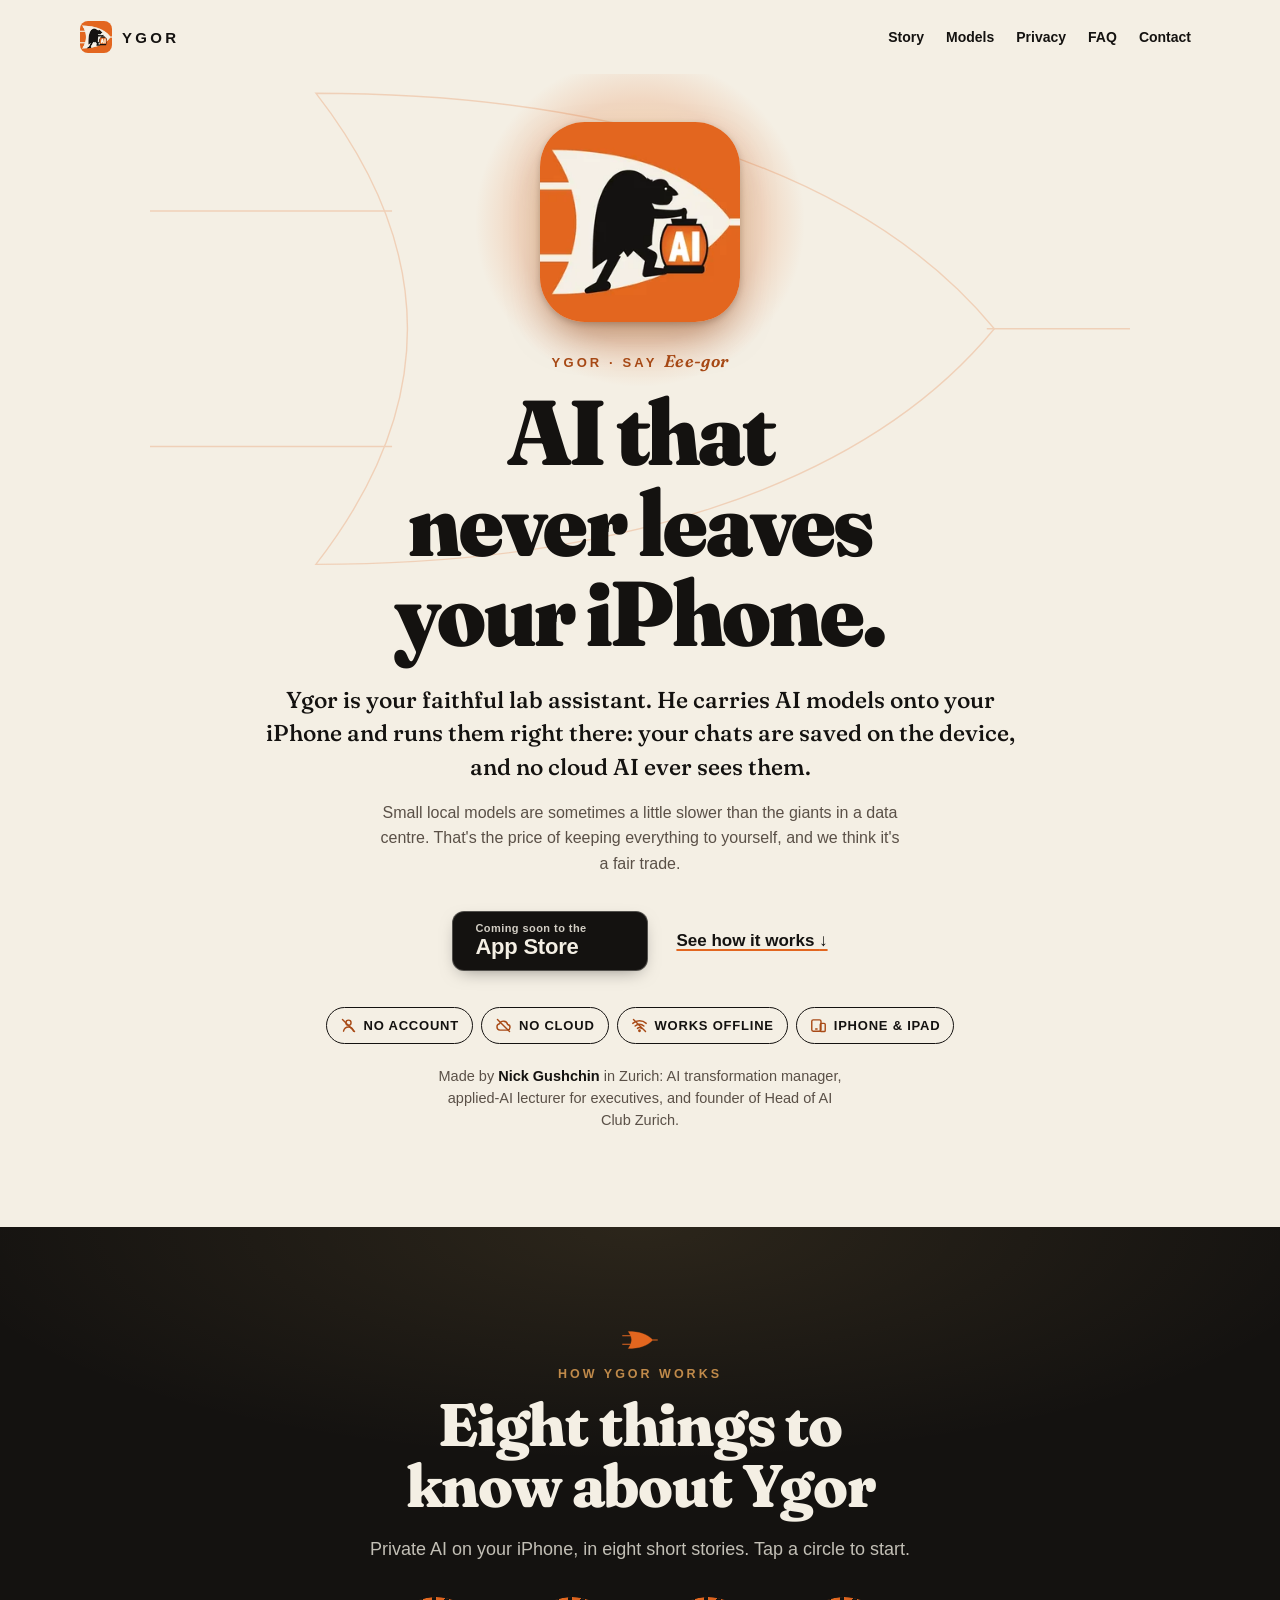
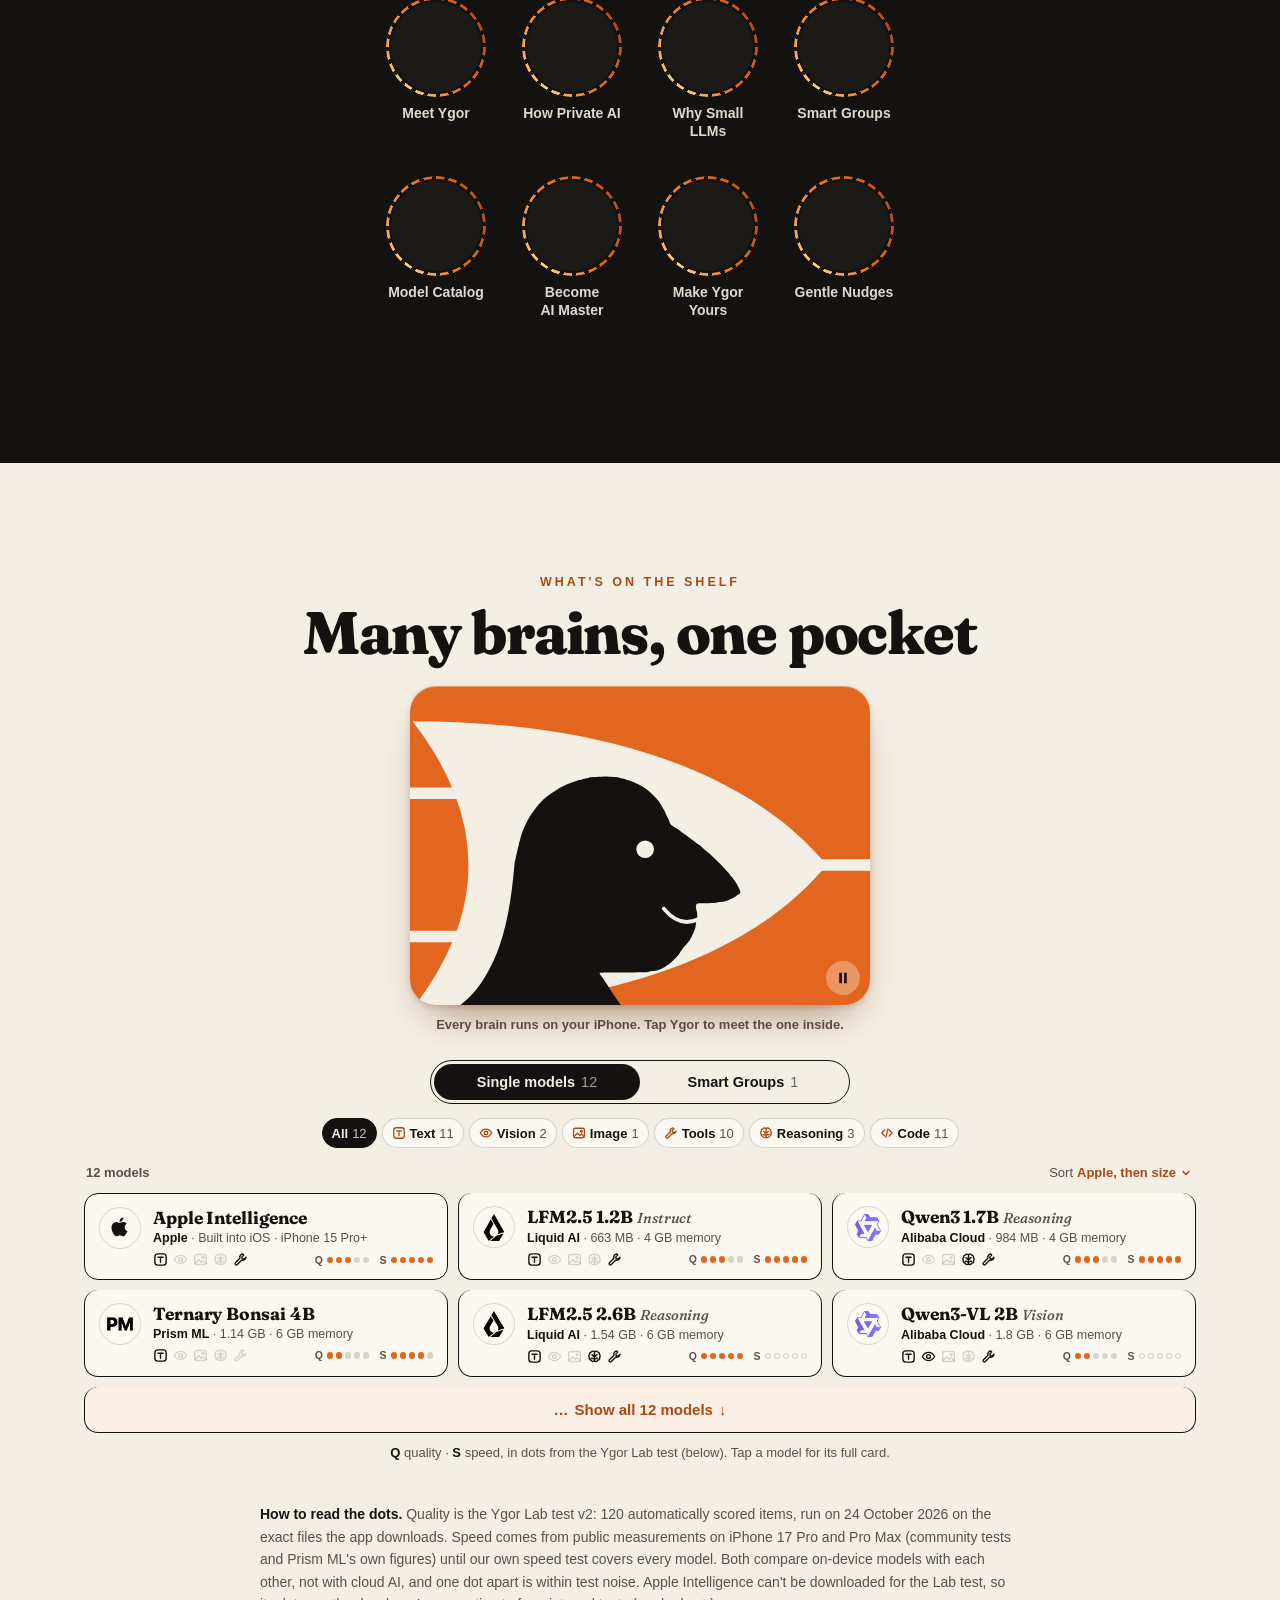
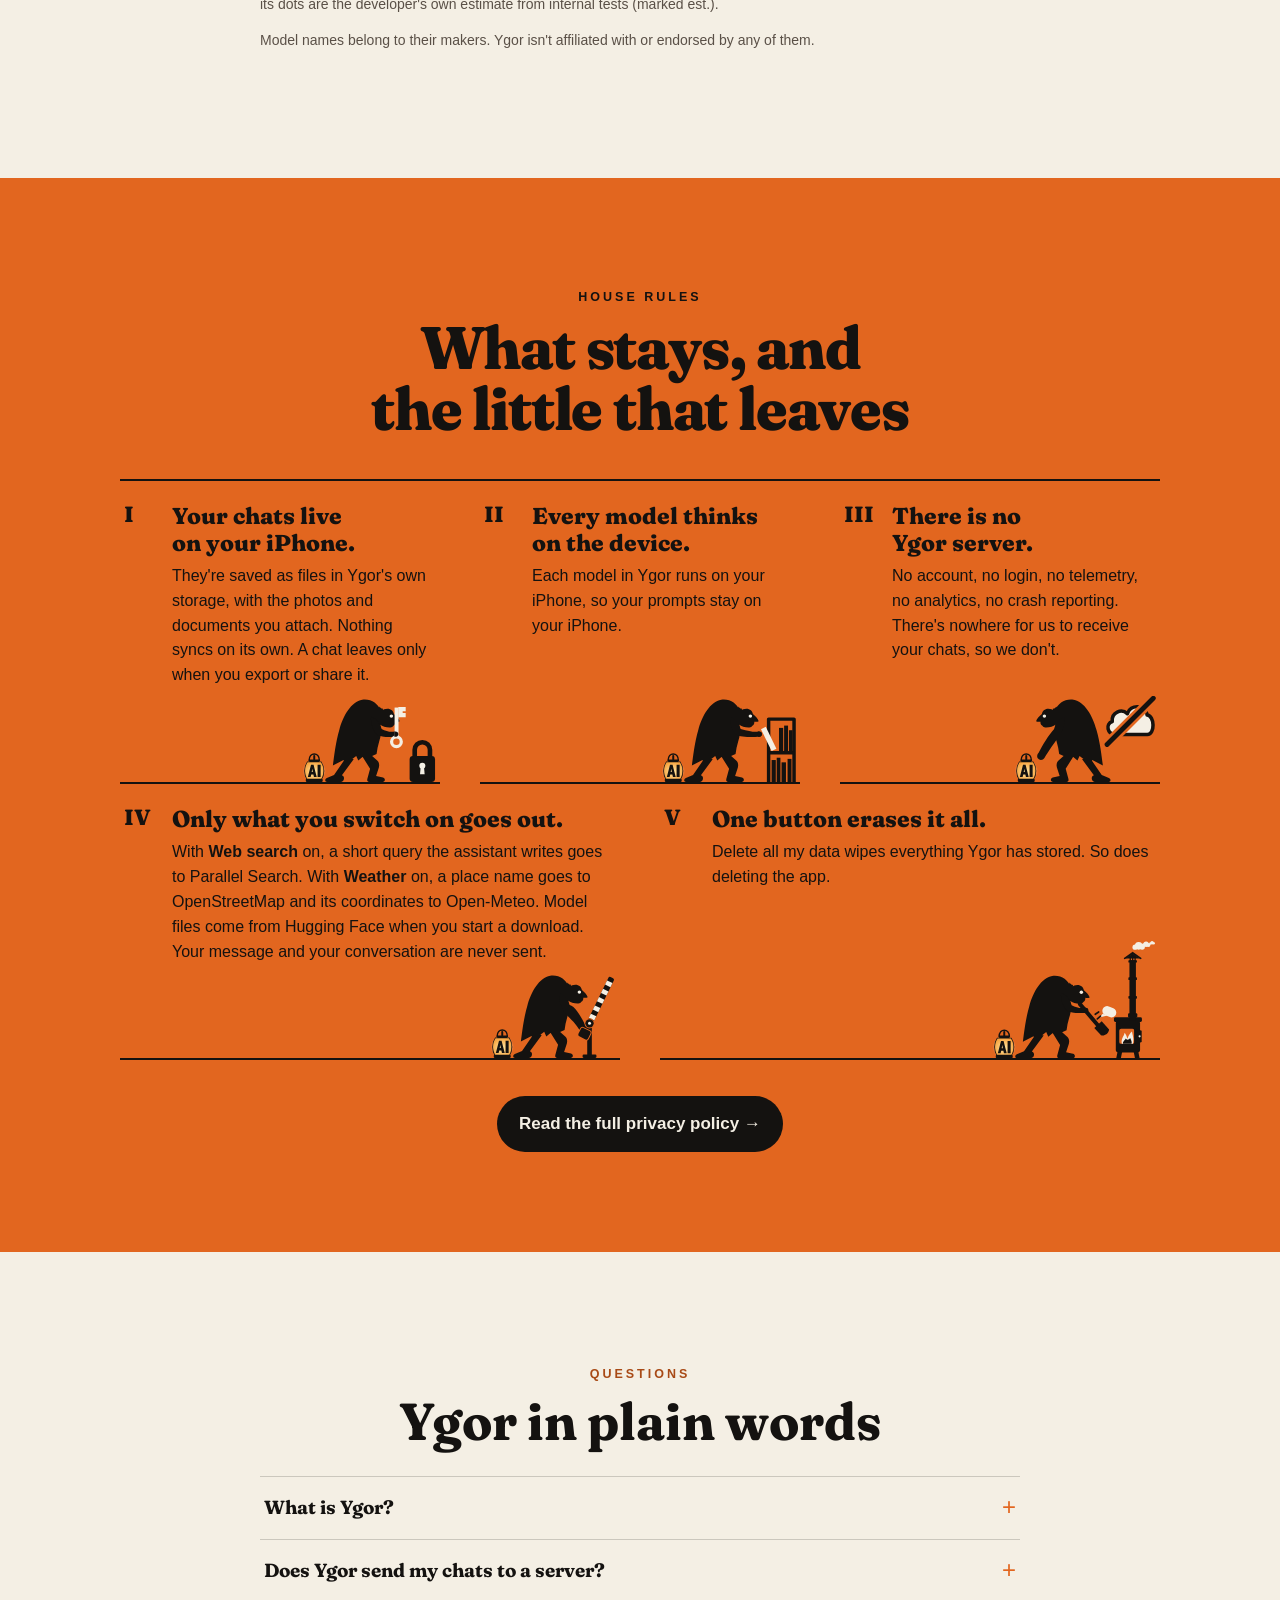
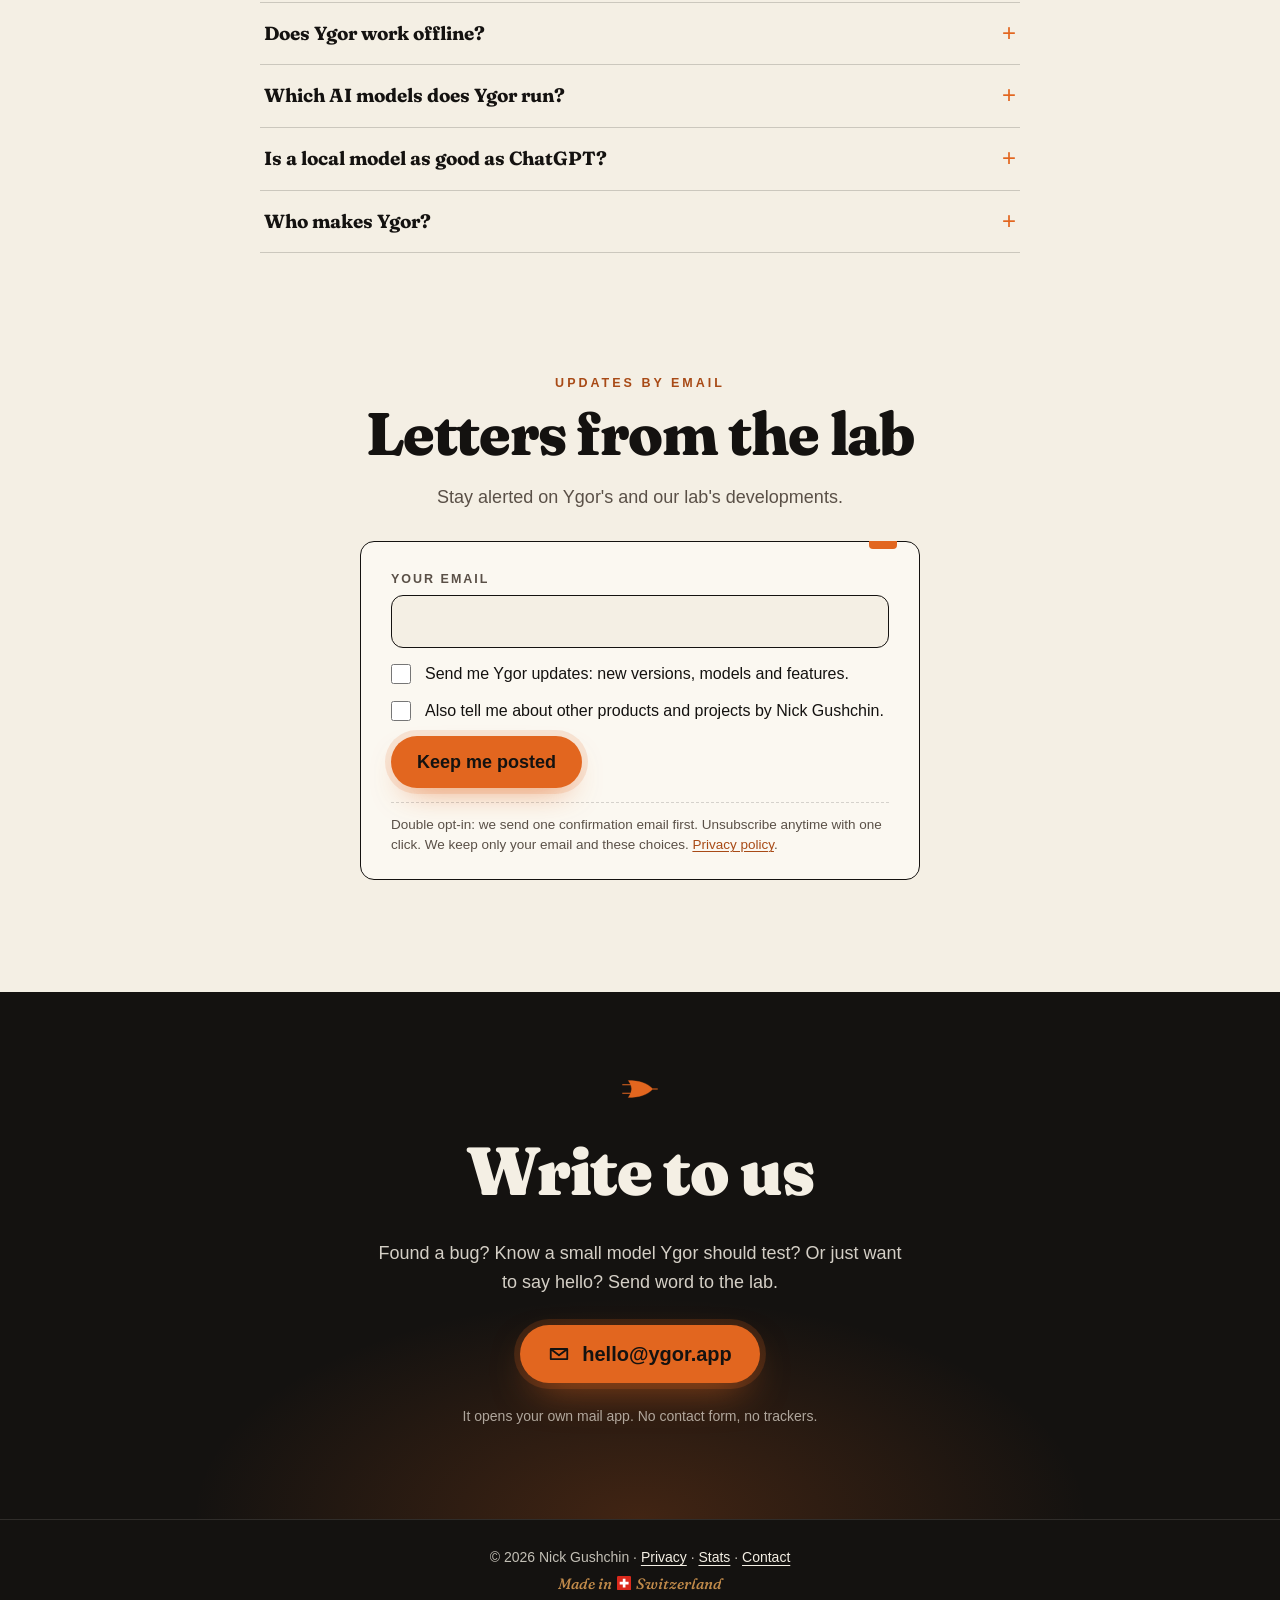
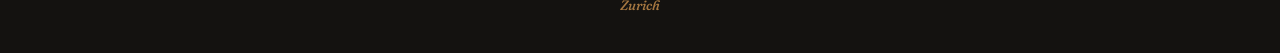
==== commit 08dd3cb6: "House rules: Ygor's AI lantern stands on the line beside his boots in all five pictures — the app's " ====
--- a/index.html
+++ b/index.html
@@ -29,11 +29,11 @@
 <script type="application/ld+json">{"@context": "https://schema.org", "@type": "MobileApplication", "name": "Ygor", "alternateName": ["Ygor AI", "Krugozore AI"], "url": "https://ygor.app/", "image": "https://ygor.app/assets/img/ygor-icon-512.png", "operatingSystem": "iOS 26.5 or later, iPadOS", "applicationCategory": "ProductivityApplication", "description": "Private AI assistant for iPhone. Open AI models run on the device, chats are stored on the device, no cloud and no account.", "featureList": ["On-device AI chat", "Works offline after model download", "No account, no Ygor server", "Vision models that read photos on the device", "On-device image generation", "Optional web search with sources"], "author": {"@type": "Person", "name": "Nick Gushchin"}, "publisher": {"@type": "Organization", "name": "Ygor", "url": "https://ygor.app/", "email": "hello@ygor.app", "logo": "https://ygor.app/assets/img/ygor-icon-512.png", "address": {"@type": "PostalAddress", "addressLocality": "Zurich", "addressCountry": "CH"}}, "privacyPolicy": "https://ygor.app/privacy/", "mentions": [{"@type": "SoftwareApplication", "name": "Apple Intelligence (on-device)"}, {"@type": "SoftwareApplication", "name": "Qwen3 4B"}, {"@type": "SoftwareApplication", "name": "Qwen3 1.7B"}, {"@type": "SoftwareApplication", "name": "Qwen3-VL 4B"}, {"@type": "SoftwareApplication", "name": "Qwen3-VL 2B"}, {"@type": "SoftwareApplication", "name": "LFM2.5 2.6B"}, {"@type": "SoftwareApplication", "name": "LFM2.5 1.2B"}, {"@type": "SoftwareApplication", "name": "Gemma 4 E2B"}, {"@type": "SoftwareApplication", "name": "Granite 4.1 3B"}, {"@type": "SoftwareApplication", "name": "Ternary Bonsai 8B"}, {"@type": "SoftwareApplication", "name": "Ternary Bonsai 4B"}, {"@type": "SoftwareApplication", "name": "Bonsai Image 4B"}]}</script>
 <script type="application/ld+json">{"@context": "https://schema.org", "@type": "FAQPage", "mainEntity": [{"@type": "Question", "name": "What is Ygor?", "acceptedAnswer": {"@type": "Answer", "text": "Ygor is a private AI assistant app for iPhone and iPad. It runs open AI language models directly on the device, so conversations are processed and stored on your iPhone instead of in a cloud."}}, {"@type": "Question", "name": "Does Ygor send my chats to a server?", "acceptedAnswer": {"@type": "Answer", "text": "No. Ygor has no server and no account. Chats, files and photos you attach are saved in the app's storage on your iPhone. Only what you explicitly switch on leaves the device, for example a web search you start."}}, {"@type": "Question", "name": "Does Ygor work offline?", "acceptedAnswer": {"@type": "Answer", "text": "Yes. Once a model is downloaded, chatting works without an internet connection. You need the internet only to download models and for optional features such as web search."}}, {"@type": "Question", "name": "Which AI models does Ygor run?", "acceptedAnswer": {"@type": "Answer", "text": "Apple's on-device model (Apple Intelligence) plus downloadable open models: Qwen3 4B and 1.7B, Qwen3-VL 4B and 2B (they can see photos), LFM2.5 2.6B and 1.2B by Liquid AI, Gemma 4 E2B by Google, Granite 4.1 3B by IBM, Ternary Bonsai 8B and 4B by Prism ML, and Bonsai Image 4B for making pictures on the device."}}, {"@type": "Question", "name": "Is a local model as good as ChatGPT?", "acceptedAnswer": {"@type": "Answer", "text": "Not for everything. Small on-device models are a little slower and know less than the largest cloud models. In exchange nothing leaves your phone. Ygor shows quality and speed ratings for every model so you can pick the right one."}}, {"@type": "Question", "name": "Who makes Ygor?", "acceptedAnswer": {"@type": "Answer", "text": "Ygor is built in Zurich, Switzerland, by Nick Gushchin, an AI transformation manager, applied-AI lecturer for executives and founder of Head of AI Club Zurich. Write to hello@ygor.app."}}]}</script>
 <link rel="preload" href="assets/fonts/Fraunces.woff2" as="font" type="font/woff2" crossorigin>
-<link rel="stylesheet" href="style.css?v=202610271900">
+<link rel="stylesheet" href="style.css?v=202610271845">
 <script src="assets/js/site.js" defer></script>
 <script src="assets/js/subscribe.js" defer></script>
-<script src="assets/js/stories.js?v=202610271900" defer></script>
-<script src="assets/js/models.js?v=202610271900" defer></script>
+<script src="assets/js/stories.js?v=202610271845" defer></script>
+<script src="assets/js/models.js?v=202610271845" defer></script>
 </head>
 <body class="home">
 <a class="skip" href="#main">Skip to content</a>
--- a/style.css
+++ b/style.css
@@ -922,6 +922,18 @@
 .ra-glow { fill: var(--orange); }
 .ra-leg { fill: none; stroke: var(--ink); stroke-width: 1.1; }
 .ra-speed { fill: none; stroke: var(--ink); stroke-width: 1.4; stroke-linecap: round; }
+/* Ygor's AI lantern stands on the line beside his boots (Nick, 27 Oct): the app's lantern in ink, amber glass with
+   ink "AI" letters, a soft cream halo. Gradients live in the .ra-sprite defs (#ra-lamp-g, #ra-halo-g). */
+.ra-lamp-ring { fill: none; stroke: var(--ink); stroke-width: 2; stroke-linecap: round; }
+.ra-lamp-bail { fill: none; stroke: var(--ink); stroke-width: 1.5; stroke-linecap: round; }
+.ra-lamp-glass { fill: var(--cream); stroke: var(--ink); stroke-width: 1.7; }
+.ra-lamp-lit { fill: url(#ra-lamp-g); }
+.ra-lamp-ai { fill: var(--ink); }
+.ra-lamp-halo { fill: url(#ra-halo-g); }
+.ra-lamp-g0 { stop-color: #FFE7A3; }
+.ra-lamp-g1 { stop-color: #F7A23C; }
+.ra-halo-g0 { stop-color: var(--cream); stop-opacity: 0.7; }
+.ra-halo-g1 { stop-color: var(--cream); stop-opacity: 0; }
 @media (min-width: 900px) {
   .rules { grid-template-columns: repeat(6, 1fr); column-gap: 40px; }
   .rules li { grid-column: span 2; }
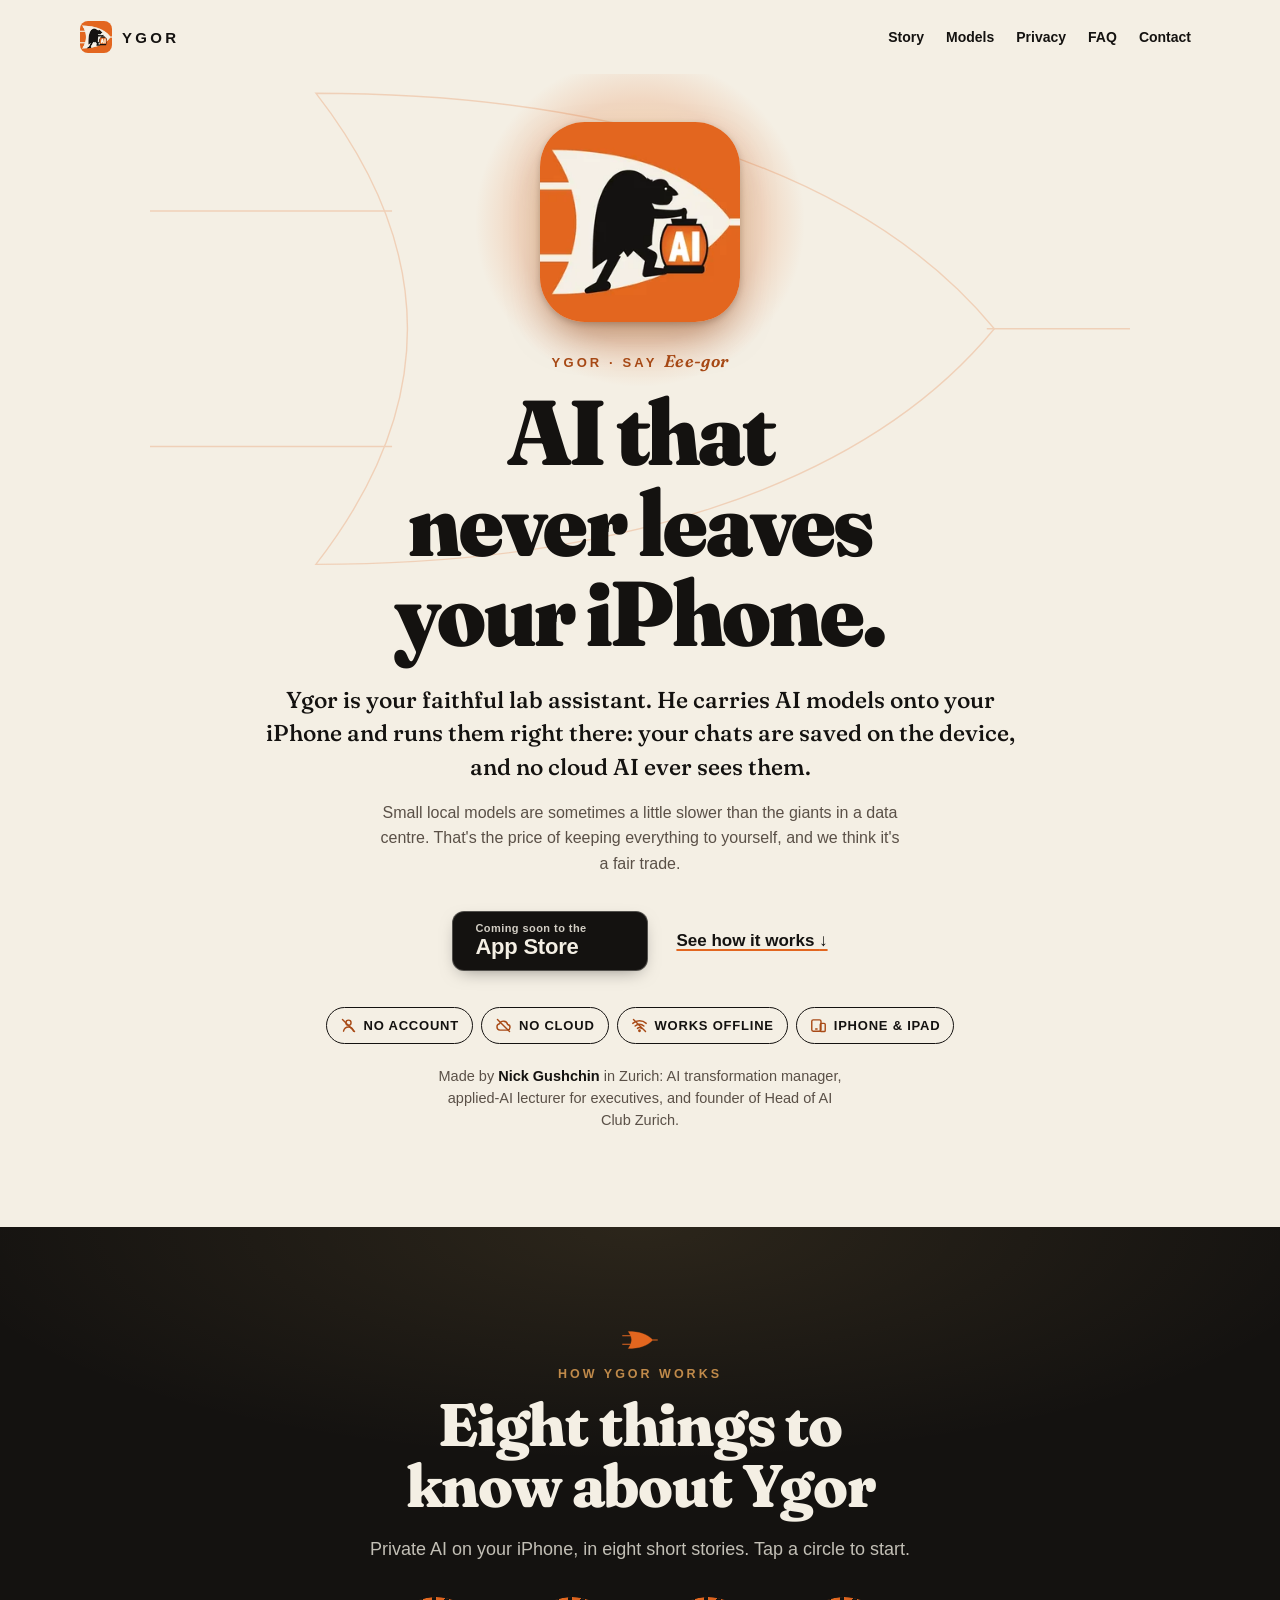
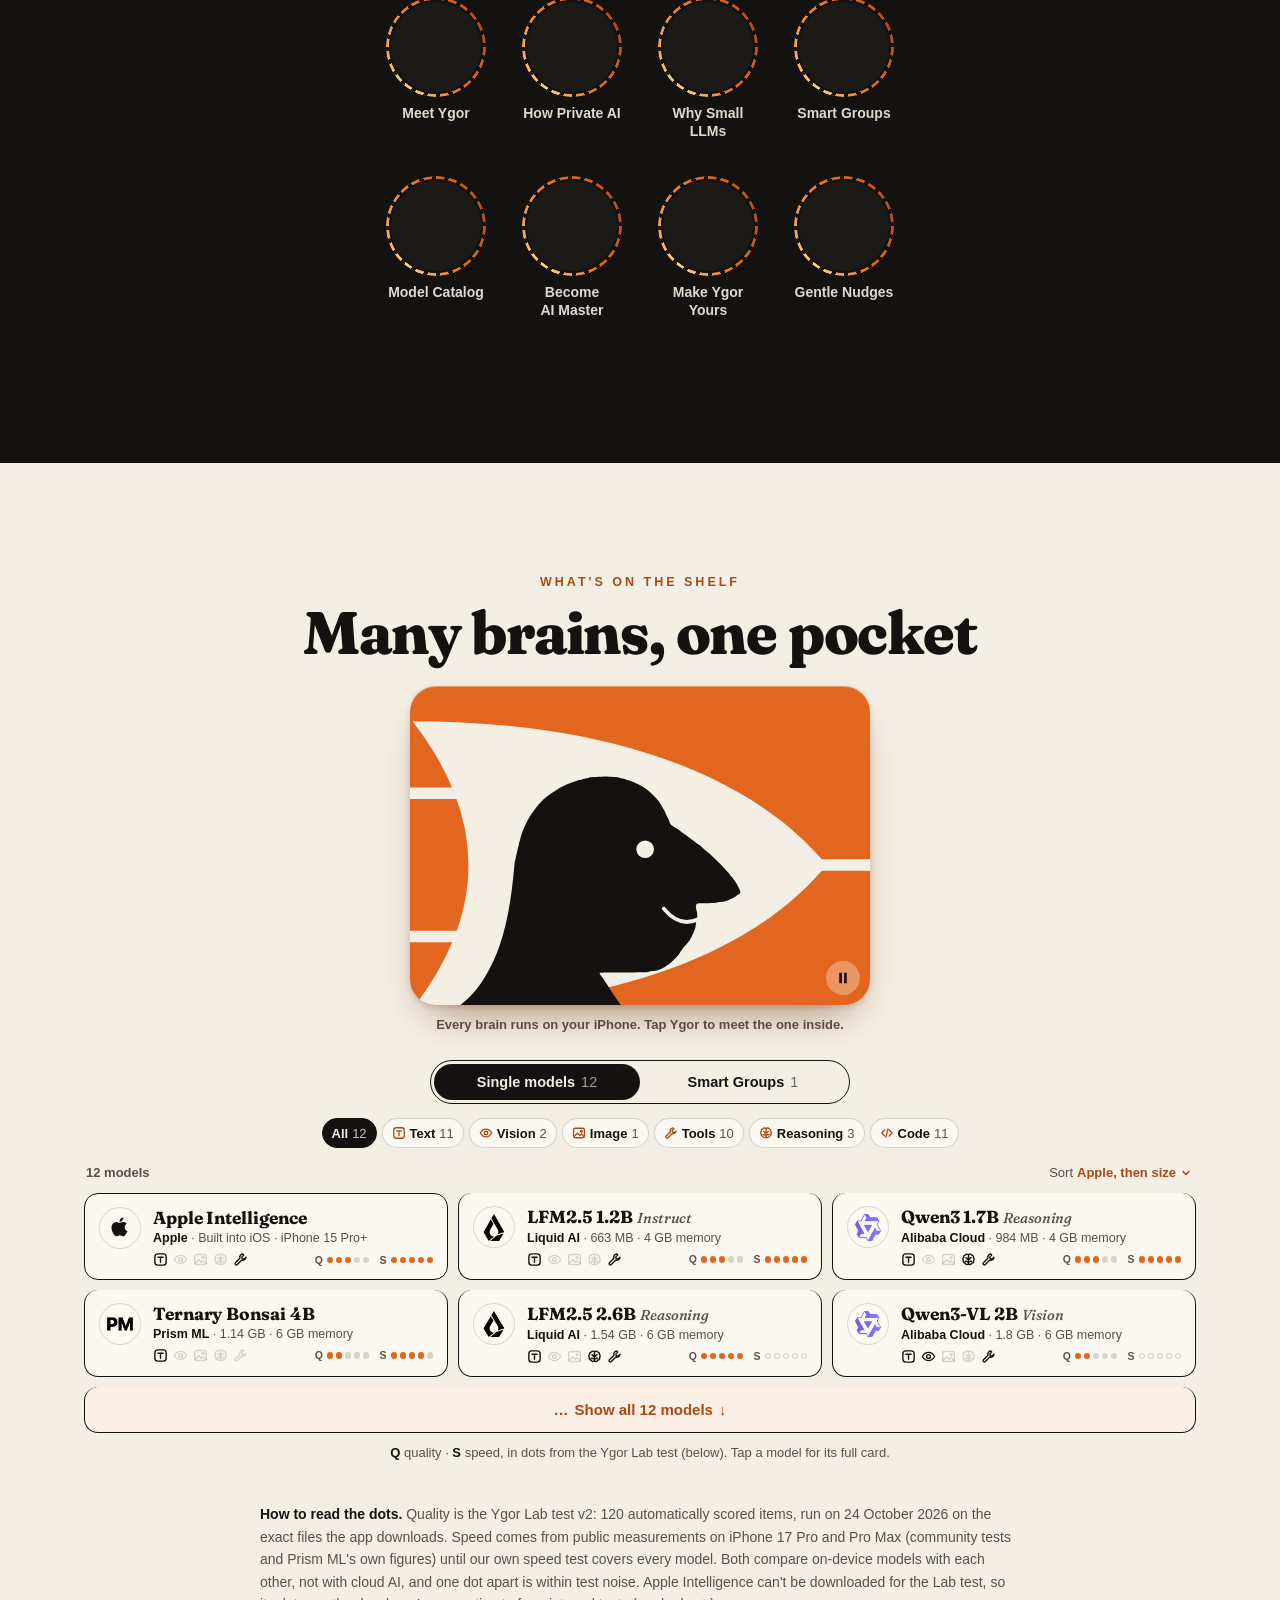
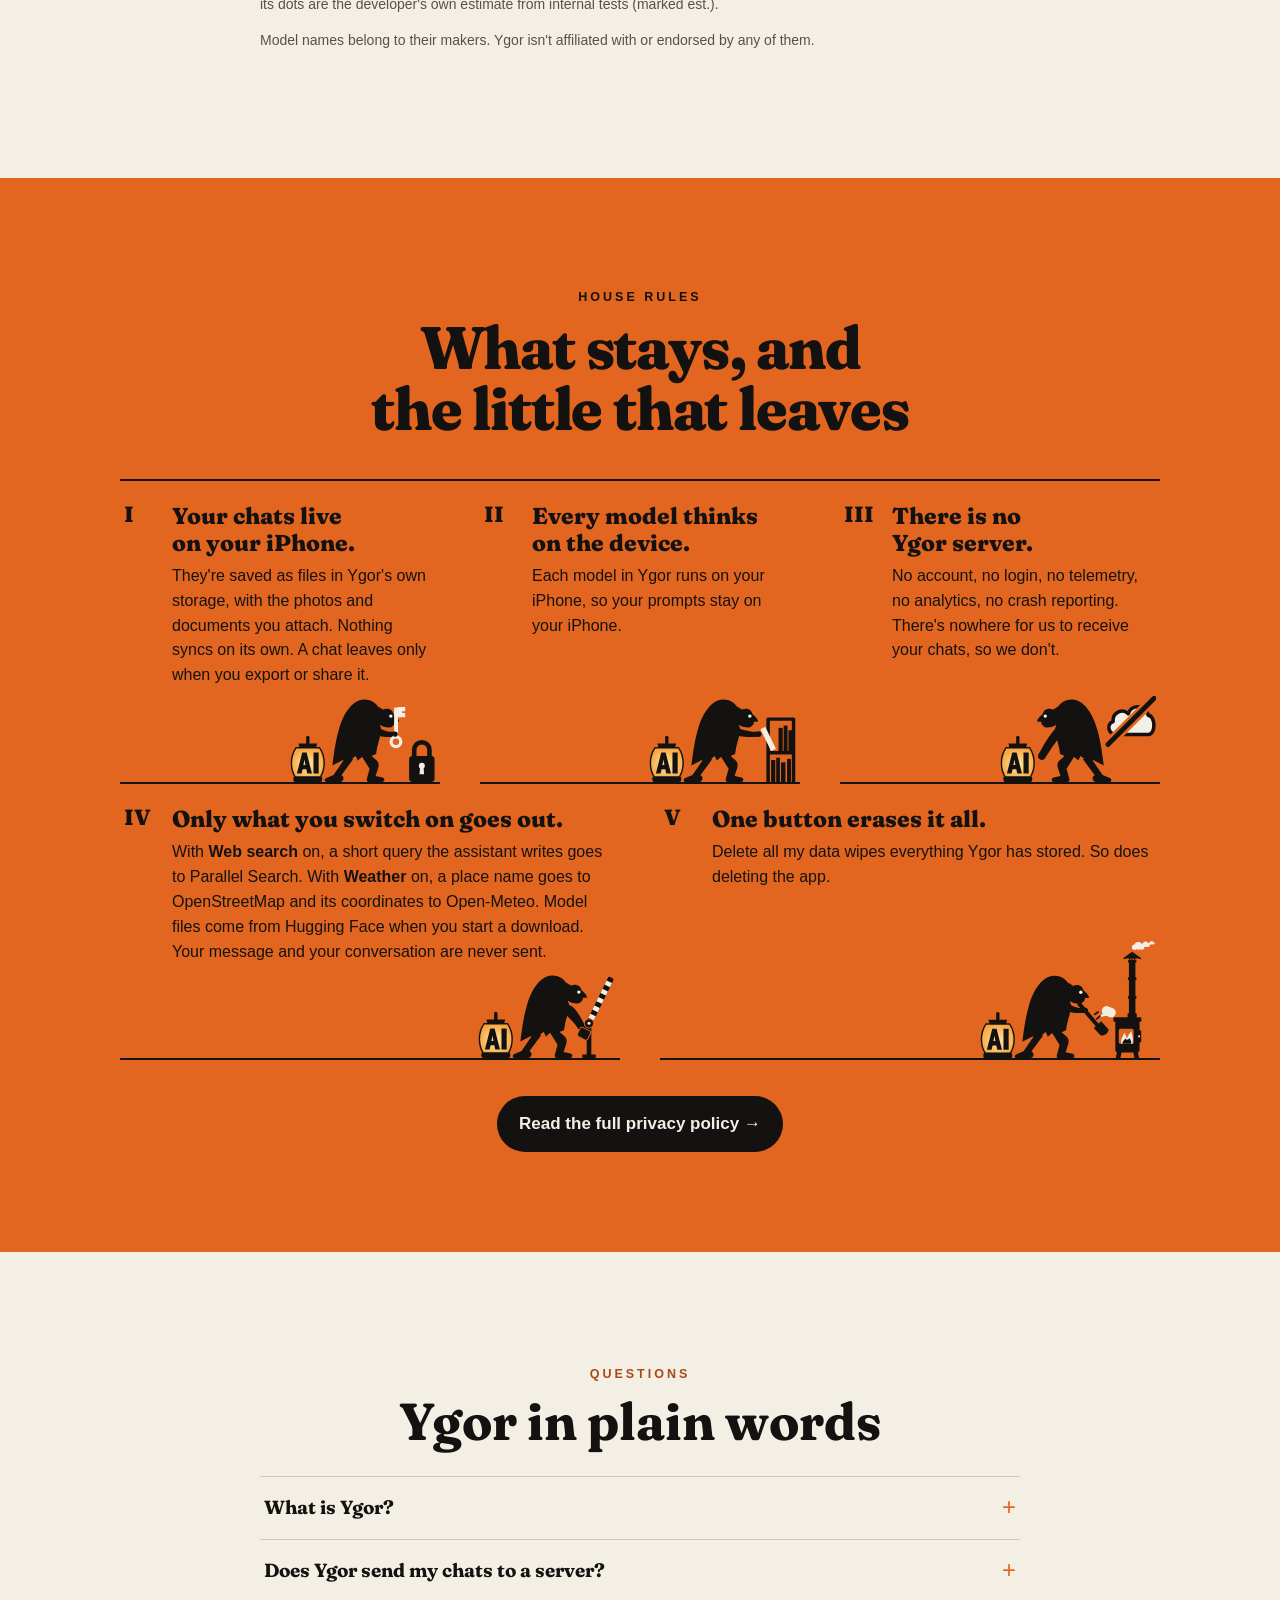
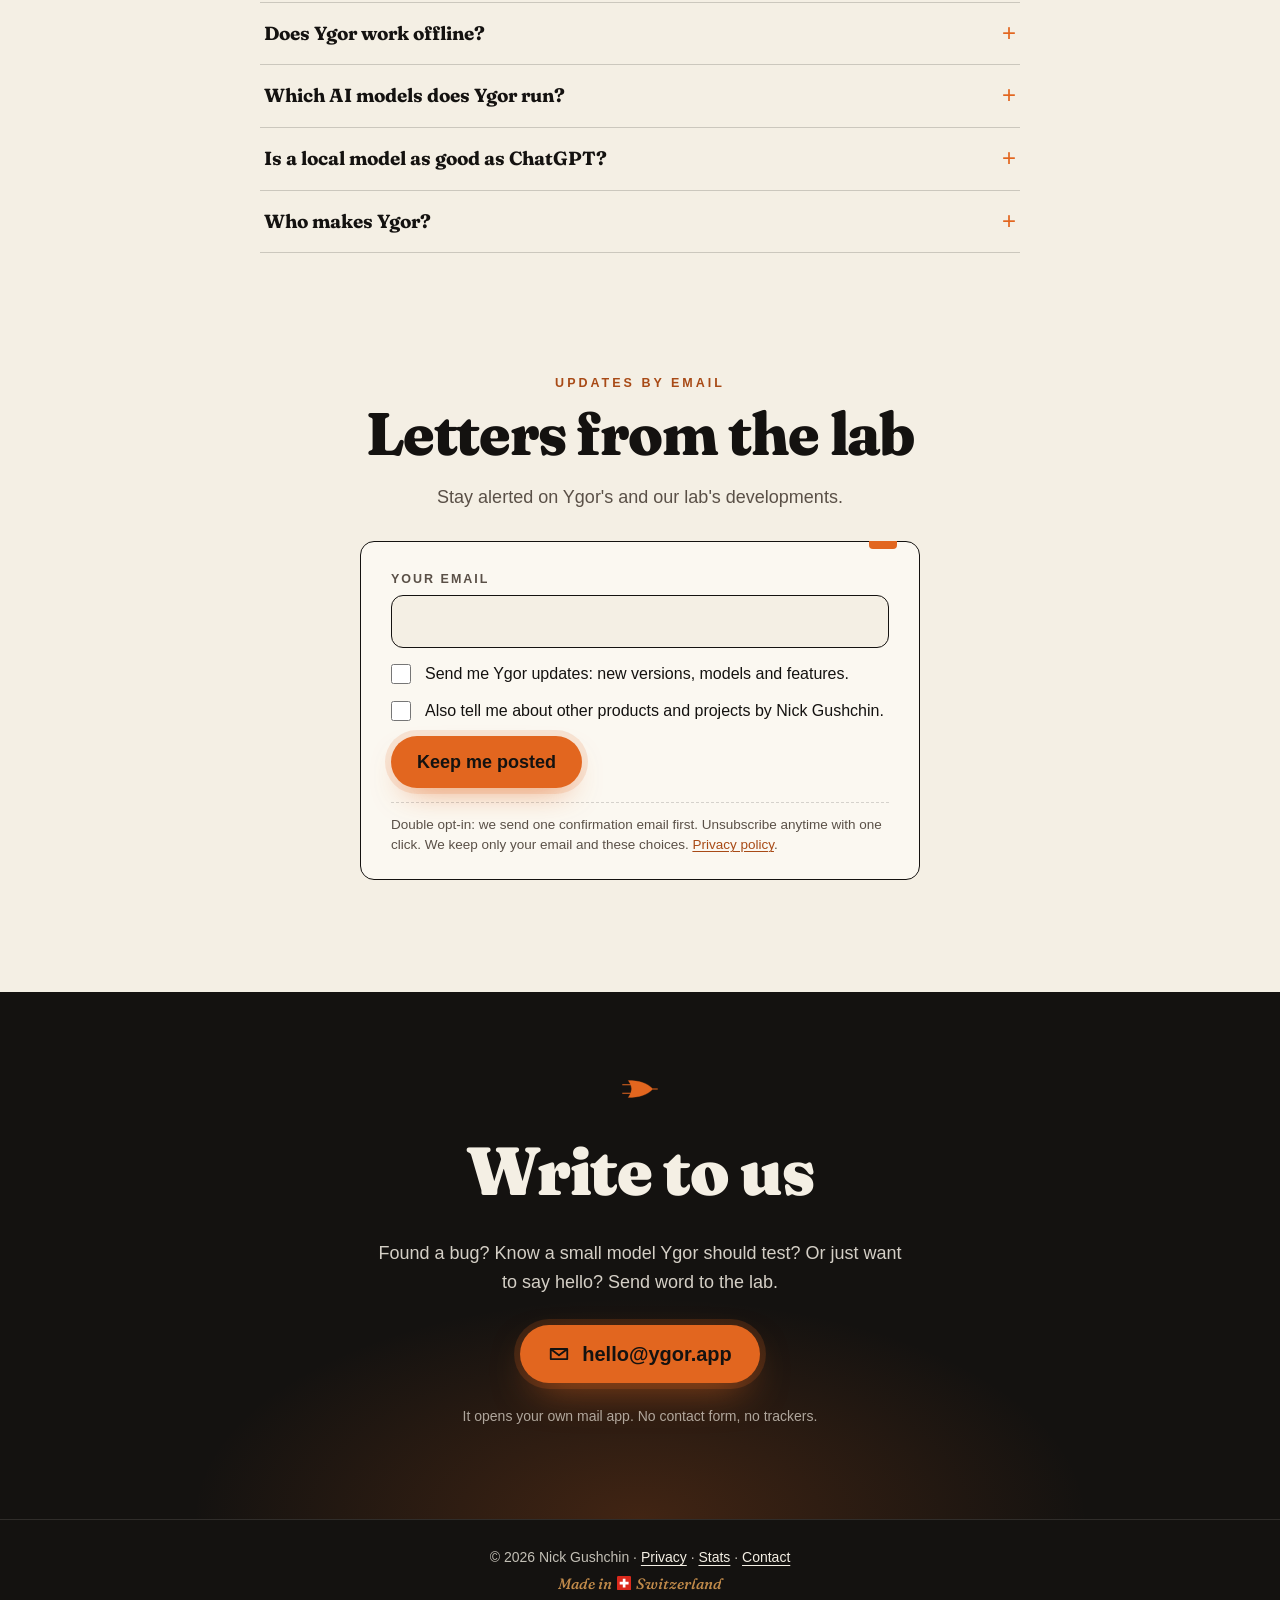
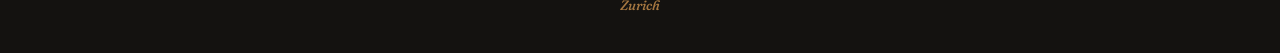
==== commit f7e99d11: "Bump cache-busters to 202610271908 for the icon-exact lantern" ====
--- a/index.html
+++ b/index.html
@@ -29,11 +29,11 @@
 <script type="application/ld+json">{"@context": "https://schema.org", "@type": "MobileApplication", "name": "Ygor", "alternateName": ["Ygor AI", "Krugozore AI"], "url": "https://ygor.app/", "image": "https://ygor.app/assets/img/ygor-icon-512.png", "operatingSystem": "iOS 26.5 or later, iPadOS", "applicationCategory": "ProductivityApplication", "description": "Private AI assistant for iPhone. Open AI models run on the device, chats are stored on the device, no cloud and no account.", "featureList": ["On-device AI chat", "Works offline after model download", "No account, no Ygor server", "Vision models that read photos on the device", "On-device image generation", "Optional web search with sources"], "author": {"@type": "Person", "name": "Nick Gushchin"}, "publisher": {"@type": "Organization", "name": "Ygor", "url": "https://ygor.app/", "email": "hello@ygor.app", "logo": "https://ygor.app/assets/img/ygor-icon-512.png", "address": {"@type": "PostalAddress", "addressLocality": "Zurich", "addressCountry": "CH"}}, "privacyPolicy": "https://ygor.app/privacy/", "mentions": [{"@type": "SoftwareApplication", "name": "Apple Intelligence (on-device)"}, {"@type": "SoftwareApplication", "name": "Qwen3 4B"}, {"@type": "SoftwareApplication", "name": "Qwen3 1.7B"}, {"@type": "SoftwareApplication", "name": "Qwen3-VL 4B"}, {"@type": "SoftwareApplication", "name": "Qwen3-VL 2B"}, {"@type": "SoftwareApplication", "name": "LFM2.5 2.6B"}, {"@type": "SoftwareApplication", "name": "LFM2.5 1.2B"}, {"@type": "SoftwareApplication", "name": "Gemma 4 E2B"}, {"@type": "SoftwareApplication", "name": "Granite 4.1 3B"}, {"@type": "SoftwareApplication", "name": "Ternary Bonsai 8B"}, {"@type": "SoftwareApplication", "name": "Ternary Bonsai 4B"}, {"@type": "SoftwareApplication", "name": "Bonsai Image 4B"}]}</script>
 <script type="application/ld+json">{"@context": "https://schema.org", "@type": "FAQPage", "mainEntity": [{"@type": "Question", "name": "What is Ygor?", "acceptedAnswer": {"@type": "Answer", "text": "Ygor is a private AI assistant app for iPhone and iPad. It runs open AI language models directly on the device, so conversations are processed and stored on your iPhone instead of in a cloud."}}, {"@type": "Question", "name": "Does Ygor send my chats to a server?", "acceptedAnswer": {"@type": "Answer", "text": "No. Ygor has no server and no account. Chats, files and photos you attach are saved in the app's storage on your iPhone. Only what you explicitly switch on leaves the device, for example a web search you start."}}, {"@type": "Question", "name": "Does Ygor work offline?", "acceptedAnswer": {"@type": "Answer", "text": "Yes. Once a model is downloaded, chatting works without an internet connection. You need the internet only to download models and for optional features such as web search."}}, {"@type": "Question", "name": "Which AI models does Ygor run?", "acceptedAnswer": {"@type": "Answer", "text": "Apple's on-device model (Apple Intelligence) plus downloadable open models: Qwen3 4B and 1.7B, Qwen3-VL 4B and 2B (they can see photos), LFM2.5 2.6B and 1.2B by Liquid AI, Gemma 4 E2B by Google, Granite 4.1 3B by IBM, Ternary Bonsai 8B and 4B by Prism ML, and Bonsai Image 4B for making pictures on the device."}}, {"@type": "Question", "name": "Is a local model as good as ChatGPT?", "acceptedAnswer": {"@type": "Answer", "text": "Not for everything. Small on-device models are a little slower and know less than the largest cloud models. In exchange nothing leaves your phone. Ygor shows quality and speed ratings for every model so you can pick the right one."}}, {"@type": "Question", "name": "Who makes Ygor?", "acceptedAnswer": {"@type": "Answer", "text": "Ygor is built in Zurich, Switzerland, by Nick Gushchin, an AI transformation manager, applied-AI lecturer for executives and founder of Head of AI Club Zurich. Write to hello@ygor.app."}}]}</script>
 <link rel="preload" href="assets/fonts/Fraunces.woff2" as="font" type="font/woff2" crossorigin>
-<link rel="stylesheet" href="style.css?v=202610271845">
+<link rel="stylesheet" href="style.css?v=202610271908">
 <script src="assets/js/site.js" defer></script>
 <script src="assets/js/subscribe.js" defer></script>
-<script src="assets/js/stories.js?v=202610271845" defer></script>
-<script src="assets/js/models.js?v=202610271845" defer></script>
+<script src="assets/js/stories.js?v=202610271908" defer></script>
+<script src="assets/js/models.js?v=202610271908" defer></script>
 </head>
 <body class="home">
 <a class="skip" href="#main">Skip to content</a>
@@ -414,34 +414,34 @@
 <!-- Privacy -->
 <section class="privacy" id="privacy" aria-labelledby="privacy-title">
   <!-- Ygor for the house-rules pictures: the full figure from the app icon (design/1.1-16/source/r2/figure.py) with his props -->
-  <svg class="ra-sprite" aria-hidden="true" focusable="false"><defs><radialGradient id="ra-lamp-g" cx="0.5" cy="0.55" r="0.6"><stop class="ra-lamp-g0" offset="0"/><stop class="ra-lamp-g1" offset="1"/></radialGradient><radialGradient id="ra-halo-g"><stop class="ra-halo-g0" offset="0.35"/><stop class="ra-halo-g1" offset="1"/></radialGradient><g id="ra-y"><path class="ra-ink" d="M66.6,36.6 C67.8,41.0 67.4,46.4 65.6,51.6 C64.6,55.0 63.8,58.6 63.4,62.2 L57.6,64.8 L55.6,61.2 L47.6,67.8 L45.8,63.8 L36.2,71.2 L34.8,67.4 L25.6,72.2 C26.8,63.0 28.0,52.4 31.2,41.2 C34.4,29.0 41.6,16.8 51.0,15.2 C58.6,14.2 64.6,18.4 66.8,24.4 C67.6,27.6 66.6,32.4 66.6,36.6 Z M66.0,30.0 C65.6,25.8 68.8,23.0 72.8,23.0 C76.0,23.0 78.0,25.0 78.4,27.6 C80.6,29.4 83.0,32.0 83.4,33.8 C82.4,34.6 80.8,34.4 79.6,34.2 C79.8,35.6 79.2,37.0 78.2,37.6 C77.4,38.8 76.2,39.4 74.8,39.2 C71.4,39.0 68.4,38.4 66.4,36.6 Z M66.0,28.0 L61.8,26.2 L64.6,25.4 L61.6,22.6 L66.0,24.2 L65.6,21.0 L68.6,23.6 C68.0,25.0 67.0,26.6 66.0,28.0 Z M61.6,21.6 L69.0,23.0 L67.6,31.0 L62.6,30.0 Z M37.6,64.4 L43.6,66.8 L33.4,80.6 C35.2,81.2 35.6,83.0 35.0,84.4 C34.6,85.6 33.2,86.4 31.6,86.4 L20.6,86.4 C18.6,86.4 18.4,83.8 20.4,83.0 L26.6,80.4 Z M50.6,63.4 L56.0,60.6 L64.2,68.0 C65.6,69.4 66.0,71.6 65.4,73.8 L63.0,81.2 L69.0,82.6 C71.2,83.2 71.2,86.4 68.6,86.4 L57.2,86.4 C55.6,86.4 55.0,85.2 55.4,83.8 L57.8,74.9 Z"/><circle class="ra-eye" cx="76.2" cy="29.4" r="1.5"/></g></defs></svg>
+  <svg class="ra-sprite" aria-hidden="true" focusable="false"><defs><radialGradient id="ra-lamp-g" cx="0.5" cy="0.55" r="0.6"><stop class="ra-lamp-g0" offset="0"/><stop class="ra-lamp-g1" offset="1"/></radialGradient><g id="ra-y"><path class="ra-ink" d="M66.6,36.6 C67.8,41.0 67.4,46.4 65.6,51.6 C64.6,55.0 63.8,58.6 63.4,62.2 L57.6,64.8 L55.6,61.2 L47.6,67.8 L45.8,63.8 L36.2,71.2 L34.8,67.4 L25.6,72.2 C26.8,63.0 28.0,52.4 31.2,41.2 C34.4,29.0 41.6,16.8 51.0,15.2 C58.6,14.2 64.6,18.4 66.8,24.4 C67.6,27.6 66.6,32.4 66.6,36.6 Z M66.0,30.0 C65.6,25.8 68.8,23.0 72.8,23.0 C76.0,23.0 78.0,25.0 78.4,27.6 C80.6,29.4 83.0,32.0 83.4,33.8 C82.4,34.6 80.8,34.4 79.6,34.2 C79.8,35.6 79.2,37.0 78.2,37.6 C77.4,38.8 76.2,39.4 74.8,39.2 C71.4,39.0 68.4,38.4 66.4,36.6 Z M66.0,28.0 L61.8,26.2 L64.6,25.4 L61.6,22.6 L66.0,24.2 L65.6,21.0 L68.6,23.6 C68.0,25.0 67.0,26.6 66.0,28.0 Z M61.6,21.6 L69.0,23.0 L67.6,31.0 L62.6,30.0 Z M37.6,64.4 L43.6,66.8 L33.4,80.6 C35.2,81.2 35.6,83.0 35.0,84.4 C34.6,85.6 33.2,86.4 31.6,86.4 L20.6,86.4 C18.6,86.4 18.4,83.8 20.4,83.0 L26.6,80.4 Z M50.6,63.4 L56.0,60.6 L64.2,68.0 C65.6,69.4 66.0,71.6 65.4,73.8 L63.0,81.2 L69.0,82.6 C71.2,83.2 71.2,86.4 68.6,86.4 L57.2,86.4 C55.6,86.4 55.0,85.2 55.4,83.8 L57.8,74.9 Z"/><circle class="ra-eye" cx="76.2" cy="29.4" r="1.5"/></g></defs></svg>
   <div class="section-head">
     <p class="eyebrow">House rules</p>
     <h2 id="privacy-title">What stays, and the little that&nbsp;leaves</h2>
   </div>
   <ol class="rules">
     <li>
-      <svg class="rule-art" viewBox="-1.11 12 116.11 74.4" width="116.11" height="74.4" aria-hidden="true" focusable="false"><g class='ra-lamp'><g transform='translate(9.490,64.300) scale(0.8500)'><circle class='ra-lamp-halo' cx='0' cy='14.7' r='12'/><path class='ra-lamp-bail' d='M-5.2,4.2 C-5.2,-4.8 5.2,-4.8 5.2,4.2'/><path d='M0,-0.6 L0,3.2' class='ra-lamp-ring'/><path d='M-5.6,3 L5.6,3 L4.8,6 L-4.8,6 Z' class='ra-ink'/><path d='M-6.8,6 C-10.2,11 -10.2,18.4 -6.8,23.4 L6.8,23.4 C10.2,18.4 10.2,11 6.8,6 Z' class='ra-lamp-glass'/><path class='ra-lamp-lit' d='M-6.8,6 C-10.2,11 -10.2,18.4 -6.8,23.4 L6.8,23.4 C10.2,18.4 10.2,11 6.8,6 Z'/><path class='ra-lamp-ai' fill-rule='evenodd' d='M-6.5,21.0 L-3.3,8.4 L-0.7000000000000002,8.4 L2.5,21.0 L-0.2999999999999998,21.0 L-0.9000000000000004,18.4 L-3.1,18.4 L-3.7,21.0 Z M-2.6,15.8 L-1.4000000000000004,15.8 L-2.0,12.6 Z M3.4,8.4 L6.5,8.4 L6.5,21.0 L3.4,21.0 Z'/><rect x='-8.6' y='22.6' width='17.2' height='3.4' rx='1.2' class='ra-ink'/></g></g><g><use href='#ra-y'/><path class='ra-ink' d='M58.6,30.0 C63.0,31.4 66.4,35.4 67.8,40.6 C71.6,42.8 75.8,43.4 79.0,42.8 C81.0,42.4 82.4,43.6 82.2,45.2 C82.0,46.8 80.4,47.6 78.8,47.2 C73.6,47.6 67.6,47.6 63.4,45.2 C60.6,41.8 58.2,36.6 58.6,30.0 Z'/></g><circle class='ra-cream-ring' cx='80.6' cy='51.6' r='4.2'/><rect class='ra-cream' x='79' y='22' width='3.4' height='26'/><path class='ra-cream' d='M82.2,21.6 H88.6 V25.2 H86 V26.8 H88.6 V30.4 H82.2 Z'/><path class='ra-ink' d='M78.8,42.8 C81.0,42.4 82.4,43.6 82.2,45.2 C82.0,46.8 80.4,47.6 78.8,47.2 Z'/><path class='ra-shackle' d='M96.4,66 V58.6 A6.6,6.6 0 0 1 109.6,58.6 V66'/><rect class='ra-ink' x='92' y='64' width='22' height='22.400000000000006' rx='3'/><circle class='ra-cream' cx='103.0' cy='72.4' r='2.6'/><path class='ra-cream' d='M101.6,73 H104.4 L105.0,79.6 H101.0 Z'/></svg>
+      <svg class="rule-art" viewBox="-11.06 12 126.06 74.4" width="126.06" height="74.4" aria-hidden="true" focusable="false"><g><use href='#ra-y'/><path class='ra-ink' d='M58.6,30.0 C63.0,31.4 66.4,35.4 67.8,40.6 C71.6,42.8 75.8,43.4 79.0,42.8 C81.0,42.4 82.4,43.6 82.2,45.2 C82.0,46.8 80.4,47.6 78.8,47.2 C73.6,47.6 67.6,47.6 63.4,45.2 C60.6,41.8 58.2,36.6 58.6,30.0 Z'/></g><circle class='ra-cream-ring' cx='80.6' cy='51.6' r='4.2'/><rect class='ra-cream' x='79' y='22' width='3.4' height='26'/><path class='ra-cream' d='M82.2,21.6 H88.6 V25.2 H86 V26.8 H88.6 V30.4 H82.2 Z'/><path class='ra-ink' d='M78.8,42.8 C81.0,42.4 82.4,43.6 82.2,45.2 C82.0,46.8 80.4,47.6 78.8,47.2 Z'/><path class='ra-shackle' d='M96.4,66 V58.6 A6.6,6.6 0 0 1 109.6,58.6 V66'/><rect class='ra-ink' x='92' y='64' width='22' height='22.400000000000006' rx='3'/><circle class='ra-cream' cx='103.0' cy='72.4' r='2.6'/><path class='ra-cream' d='M101.6,73 H104.4 L105.0,79.6 H101.0 Z'/><g class='ra-lamp'><g transform='translate(4.330,48.700) scale(1.4500)'><path d='M0,-0.6 L0,3.2' class='ra-lamp-ring'/><path d='M-5.6,3 L5.6,3 L4.8,6 L-4.8,6 Z' class='ra-ink'/><path d='M-6.8,6 C-10.2,11 -10.2,18.4 -6.8,23.4 L6.8,23.4 C10.2,18.4 10.2,11 6.8,6 Z' class='ra-lamp-glass'/><path class='ra-lamp-lit' d='M-6.8,6 C-10.2,11 -10.2,18.4 -6.8,23.4 L6.8,23.4 C10.2,18.4 10.2,11 6.8,6 Z'/><path class='ra-lamp-ai' fill-rule='evenodd' d='M-6.5,21.0 L-3.3,8.4 L-0.7000000000000002,8.4 L2.5,21.0 L-0.2999999999999998,21.0 L-0.9000000000000004,18.4 L-3.1,18.4 L-3.7,21.0 Z M-2.6,15.8 L-1.4000000000000004,15.8 L-2.0,12.6 Z M3.4,8.4 L6.5,8.4 L6.5,21.0 L3.4,21.0 Z'/><rect x='-8.6' y='22.6' width='17.2' height='3.4' rx='1.2' class='ra-ink'/></g></g></svg>
       <h3>Your chats live on your iPhone.</h3>
       <p>They're saved as files in Ygor's own storage, with the photos and documents you attach. Nothing syncs on its own. A chat leaves only when you export or share it.</p>
     </li>
     <li>
-      <svg class="rule-art" viewBox="-1.11 12 117.11 74.4" width="117.11" height="74.4" aria-hidden="true" focusable="false"><g class='ra-lamp'><g transform='translate(9.490,64.300) scale(0.8500)'><circle class='ra-lamp-halo' cx='0' cy='14.7' r='12'/><path class='ra-lamp-bail' d='M-5.2,4.2 C-5.2,-4.8 5.2,-4.8 5.2,4.2'/><path d='M0,-0.6 L0,3.2' class='ra-lamp-ring'/><path d='M-5.6,3 L5.6,3 L4.8,6 L-4.8,6 Z' class='ra-ink'/><path d='M-6.8,6 C-10.2,11 -10.2,18.4 -6.8,23.4 L6.8,23.4 C10.2,18.4 10.2,11 6.8,6 Z' class='ra-lamp-glass'/><path class='ra-lamp-lit' d='M-6.8,6 C-10.2,11 -10.2,18.4 -6.8,23.4 L6.8,23.4 C10.2,18.4 10.2,11 6.8,6 Z'/><path class='ra-lamp-ai' fill-rule='evenodd' d='M-6.5,21.0 L-3.3,8.4 L-0.7000000000000002,8.4 L2.5,21.0 L-0.2999999999999998,21.0 L-0.9000000000000004,18.4 L-3.1,18.4 L-3.7,21.0 Z M-2.6,15.8 L-1.4000000000000004,15.8 L-2.0,12.6 Z M3.4,8.4 L6.5,8.4 L6.5,21.0 L3.4,21.0 Z'/><rect x='-8.6' y='22.6' width='17.2' height='3.4' rx='1.2' class='ra-ink'/></g></g><g><use href='#ra-y'/><path class='ra-ink' d='M58.6,30.0 C63.0,31.4 66.4,35.4 67.8,40.6 C75.6,42.8 79.8,43.4 83.0,42.8 C85.0,42.4 86.4,43.6 86.2,45.2 C86.0,46.8 84.4,47.6 82.8,47.2 C77.6,47.6 67.6,47.6 63.4,45.2 C60.6,41.8 58.2,36.6 58.6,30.0 Z'/></g><path class='ra-frame' d='M92,86.4 V32 H114 V86.4'/><rect class='ra-ink' x='92' y='59.6' width='22' height='3'/><rect class='ra-ink' x='101' y='39.6' width='3.6' height='20'/><rect class='ra-ink' x='105.4' y='37.6' width='3.4' height='22'/><rect class='ra-ink' x='109.6' y='41.6' width='3.2' height='18'/><rect class='ra-ink' x='94.6' y='67.4' width='3.6' height='19'/><rect class='ra-ink' x='99' y='65.4' width='3.2' height='21'/><rect class='ra-ink' x='103.2' y='69.4' width='3.8' height='17'/><rect class='ra-ink' x='108.4' y='66.4' width='3.4' height='20'/><g transform='translate(94.6,59.6) rotate(-26)'><rect class='ra-cream' x='0' y='-21' width='4.6' height='21'/></g><path class='ra-ink' d='M82.8,42.8 C85.0,42.4 86.4,43.6 86.2,45.2 C86.0,46.8 84.4,47.6 82.8,47.2 Z'/></svg>
+      <svg class="rule-art" viewBox="-11.06 12 127.06 74.4" width="127.06" height="74.4" aria-hidden="true" focusable="false"><g><use href='#ra-y'/><path class='ra-ink' d='M58.6,30.0 C63.0,31.4 66.4,35.4 67.8,40.6 C75.6,42.8 79.8,43.4 83.0,42.8 C85.0,42.4 86.4,43.6 86.2,45.2 C86.0,46.8 84.4,47.6 82.8,47.2 C77.6,47.6 67.6,47.6 63.4,45.2 C60.6,41.8 58.2,36.6 58.6,30.0 Z'/></g><path class='ra-frame' d='M92,86.4 V32 H114 V86.4'/><rect class='ra-ink' x='92' y='59.6' width='22' height='3'/><rect class='ra-ink' x='101' y='39.6' width='3.6' height='20'/><rect class='ra-ink' x='105.4' y='37.6' width='3.4' height='22'/><rect class='ra-ink' x='109.6' y='41.6' width='3.2' height='18'/><rect class='ra-ink' x='94.6' y='67.4' width='3.6' height='19'/><rect class='ra-ink' x='99' y='65.4' width='3.2' height='21'/><rect class='ra-ink' x='103.2' y='69.4' width='3.8' height='17'/><rect class='ra-ink' x='108.4' y='66.4' width='3.4' height='20'/><g transform='translate(94.6,59.6) rotate(-26)'><rect class='ra-cream' x='0' y='-21' width='4.6' height='21'/></g><path class='ra-ink' d='M82.8,42.8 C85.0,42.4 86.4,43.6 86.2,45.2 C86.0,46.8 84.4,47.6 82.8,47.2 Z'/><g class='ra-lamp'><g transform='translate(4.330,48.700) scale(1.4500)'><path d='M0,-0.6 L0,3.2' class='ra-lamp-ring'/><path d='M-5.6,3 L5.6,3 L4.8,6 L-4.8,6 Z' class='ra-ink'/><path d='M-6.8,6 C-10.2,11 -10.2,18.4 -6.8,23.4 L6.8,23.4 C10.2,18.4 10.2,11 6.8,6 Z' class='ra-lamp-glass'/><path class='ra-lamp-lit' d='M-6.8,6 C-10.2,11 -10.2,18.4 -6.8,23.4 L6.8,23.4 C10.2,18.4 10.2,11 6.8,6 Z'/><path class='ra-lamp-ai' fill-rule='evenodd' d='M-6.5,21.0 L-3.3,8.4 L-0.7000000000000002,8.4 L2.5,21.0 L-0.2999999999999998,21.0 L-0.9000000000000004,18.4 L-3.1,18.4 L-3.7,21.0 Z M-2.6,15.8 L-1.4000000000000004,15.8 L-2.0,12.6 Z M3.4,8.4 L6.5,8.4 L6.5,21.0 L3.4,21.0 Z'/><rect x='-8.6' y='22.6' width='17.2' height='3.4' rx='1.2' class='ra-ink'/></g></g></svg>
       <h3>Every model thinks on the device.</h3>
       <p>Each model in Ygor runs on your iPhone, so your prompts stay on your iPhone.</p>
     </li>
     <li>
-      <svg class="rule-art" viewBox="-4.51 12 122.51 74.4" width="122.51" height="74.4" aria-hidden="true" focusable="false"><g class='ra-lamp'><g transform='translate(6.090,64.300) scale(0.8500)'><circle class='ra-lamp-halo' cx='0' cy='14.7' r='12'/><path class='ra-lamp-bail' d='M-5.2,4.2 C-5.2,-4.8 5.2,-4.8 5.2,4.2'/><path d='M0,-0.6 L0,3.2' class='ra-lamp-ring'/><path d='M-5.6,3 L5.6,3 L4.8,6 L-4.8,6 Z' class='ra-ink'/><path d='M-6.8,6 C-10.2,11 -10.2,18.4 -6.8,23.4 L6.8,23.4 C10.2,18.4 10.2,11 6.8,6 Z' class='ra-lamp-glass'/><path class='ra-lamp-lit' d='M-6.8,6 C-10.2,11 -10.2,18.4 -6.8,23.4 L6.8,23.4 C10.2,18.4 10.2,11 6.8,6 Z'/><path class='ra-lamp-ai' fill-rule='evenodd' d='M-6.5,21.0 L-3.3,8.4 L-0.7000000000000002,8.4 L2.5,21.0 L-0.2999999999999998,21.0 L-0.9000000000000004,18.4 L-3.1,18.4 L-3.7,21.0 Z M-2.6,15.8 L-1.4000000000000004,15.8 L-2.0,12.6 Z M3.4,8.4 L6.5,8.4 L6.5,21.0 L3.4,21.0 Z'/><rect x='-8.6' y='22.6' width='17.2' height='3.4' rx='1.2' class='ra-ink'/></g></g><path class='ra-cloud' transform='translate(96,32) scale(1.02) translate(-76.8,-53)' d='M64,66 C57.4,66 55.6,57.2 61.6,55 C60.8,47.4 69.4,43.6 74.4,48.4 C76.8,40.2 89.8,40.4 91.2,49.6 C97.6,50 98,66 91.4,66 Z'/><path class='ra-strike-gap' d='M76,54 L116,14'/><path class='ra-strike' d='M76,54 L116,14'/><g transform='translate(98,0) scale(-1,1)'><use href='#ra-y'/><path class='ra-ink' d='M58.6,30.0 C63.0,31.4 66.4,35.4 67.8,40.6 C72.6,46.0 77.6,54.0 81.2,61.2 C82.8,62.8 83.0,65.6 81.0,66.8 C79.2,67.8 77.2,67.2 76.2,65.6 C72.6,59.6 67.0,51.4 63.4,47.0 C60.6,42.8 58.2,36.6 58.6,30.0 Z'/></g></svg>
+      <svg class="rule-art" viewBox="-17.38 12 135.38 74.4" width="135.38" height="74.4" aria-hidden="true" focusable="false"><path class='ra-cloud' transform='translate(96,32) scale(1.02) translate(-76.8,-53)' d='M64,66 C57.4,66 55.6,57.2 61.6,55 C60.8,47.4 69.4,43.6 74.4,48.4 C76.8,40.2 89.8,40.4 91.2,49.6 C97.6,50 98,66 91.4,66 Z'/><path class='ra-strike-gap' d='M76,54 L116,14'/><path class='ra-strike' d='M76,54 L116,14'/><g transform='translate(98,0) scale(-1,1)'><use href='#ra-y'/><path class='ra-ink' d='M58.6,30.0 C63.0,31.4 66.4,35.4 67.8,40.6 C72.6,46.0 77.6,54.0 81.2,61.2 C82.8,62.8 83.0,65.6 81.0,66.8 C79.2,67.8 77.2,67.2 76.2,65.6 C72.6,59.6 67.0,51.4 63.4,47.0 C60.6,42.8 58.2,36.6 58.6,30.0 Z'/></g><g class='ra-lamp'><g transform='translate(-1.990,48.700) scale(1.4500)'><path d='M0,-0.6 L0,3.2' class='ra-lamp-ring'/><path d='M-5.6,3 L5.6,3 L4.8,6 L-4.8,6 Z' class='ra-ink'/><path d='M-6.8,6 C-10.2,11 -10.2,18.4 -6.8,23.4 L6.8,23.4 C10.2,18.4 10.2,11 6.8,6 Z' class='ra-lamp-glass'/><path class='ra-lamp-lit' d='M-6.8,6 C-10.2,11 -10.2,18.4 -6.8,23.4 L6.8,23.4 C10.2,18.4 10.2,11 6.8,6 Z'/><path class='ra-lamp-ai' fill-rule='evenodd' d='M-6.5,21.0 L-3.3,8.4 L-0.7000000000000002,8.4 L2.5,21.0 L-0.2999999999999998,21.0 L-0.9000000000000004,18.4 L-3.1,18.4 L-3.7,21.0 Z M-2.6,15.8 L-1.4000000000000004,15.8 L-2.0,12.6 Z M3.4,8.4 L6.5,8.4 L6.5,21.0 L3.4,21.0 Z'/><rect x='-8.6' y='22.6' width='17.2' height='3.4' rx='1.2' class='ra-ink'/></g></g></svg>
       <h3>There is no Ygor server.</h3>
       <p>No account, no login, no telemetry, no analytics, no crash reporting. There's nowhere for us to receive your chats, so we don't.</p>
     </li>
     <li>
-      <svg class="rule-art" viewBox="-1.11 12 109.11 74.4" width="109.11" height="74.4" aria-hidden="true" focusable="false"><g class='ra-lamp'><g transform='translate(9.490,64.300) scale(0.8500)'><circle class='ra-lamp-halo' cx='0' cy='14.7' r='12'/><path class='ra-lamp-bail' d='M-5.2,4.2 C-5.2,-4.8 5.2,-4.8 5.2,4.2'/><path d='M0,-0.6 L0,3.2' class='ra-lamp-ring'/><path d='M-5.6,3 L5.6,3 L4.8,6 L-4.8,6 Z' class='ra-ink'/><path d='M-6.8,6 C-10.2,11 -10.2,18.4 -6.8,23.4 L6.8,23.4 C10.2,18.4 10.2,11 6.8,6 Z' class='ra-lamp-glass'/><path class='ra-lamp-lit' d='M-6.8,6 C-10.2,11 -10.2,18.4 -6.8,23.4 L6.8,23.4 C10.2,18.4 10.2,11 6.8,6 Z'/><path class='ra-lamp-ai' fill-rule='evenodd' d='M-6.5,21.0 L-3.3,8.4 L-0.7000000000000002,8.4 L2.5,21.0 L-0.2999999999999998,21.0 L-0.9000000000000004,18.4 L-3.1,18.4 L-3.7,21.0 Z M-2.6,15.8 L-1.4000000000000004,15.8 L-2.0,12.6 Z M3.4,8.4 L6.5,8.4 L6.5,21.0 L3.4,21.0 Z'/><rect x='-8.6' y='22.6' width='17.2' height='3.4' rx='1.2' class='ra-ink'/></g></g><rect class='ra-ink' x='83' y='56.4' width='4' height='30.000000000000007'/><rect class='ra-ink' x='79' y='83.4' width='12' height='3' rx='1'/><g transform='translate(85,56.4) rotate(-64)'><rect class='ra-ink' x='-9' y='-2.6' width='53' height='5.2' rx='1.4'/><rect class='ra-cream' x='4.0' y='-2.6' width='4' height='5.2'/><rect class='ra-cream' x='12.0' y='-2.6' width='4' height='5.2'/><rect class='ra-cream' x='20.0' y='-2.6' width='4' height='5.2'/><rect class='ra-cream' x='28.0' y='-2.6' width='4' height='5.2'/><rect class='ra-cream' x='36.0' y='-2.6' width='4' height='5.2'/></g><g><use href='#ra-y'/><path class='ra-ink' d='M58.6,30.0 C63.0,31.4 66.4,35.4 67.8,40.6 C72.0,41.4 77.0,49.4 80.6,56.6 C82.2,58.2 82.4,61.0 80.4,62.2 C78.6,63.2 76.6,62.6 75.6,61.0 C72.0,55.0 67.0,51.4 63.4,47.0 C60.6,42.8 58.2,36.6 58.6,30.0 Z'/></g><rect class='ra-ink ra-cut' transform='translate(85,56.4) rotate(-64)' x='-14' y='-4.6' width='8' height='9.2' rx='1.6'/><circle class='ra-ink ra-cut' cx='85' cy='56.4' r='3.6'/><circle class='ra-cream' cx='85' cy='56.4' r='1.3'/></svg>
+      <svg class="rule-art" viewBox="-11.06 12 119.06 74.4" width="119.06" height="74.4" aria-hidden="true" focusable="false"><rect class='ra-ink' x='83' y='56.4' width='4' height='30.000000000000007'/><rect class='ra-ink' x='79' y='83.4' width='12' height='3' rx='1'/><g transform='translate(85,56.4) rotate(-64)'><rect class='ra-ink' x='-9' y='-2.6' width='53' height='5.2' rx='1.4'/><rect class='ra-cream' x='4.0' y='-2.6' width='4' height='5.2'/><rect class='ra-cream' x='12.0' y='-2.6' width='4' height='5.2'/><rect class='ra-cream' x='20.0' y='-2.6' width='4' height='5.2'/><rect class='ra-cream' x='28.0' y='-2.6' width='4' height='5.2'/><rect class='ra-cream' x='36.0' y='-2.6' width='4' height='5.2'/></g><g><use href='#ra-y'/><path class='ra-ink' d='M58.6,30.0 C63.0,31.4 66.4,35.4 67.8,40.6 C72.0,41.4 77.0,49.4 80.6,56.6 C82.2,58.2 82.4,61.0 80.4,62.2 C78.6,63.2 76.6,62.6 75.6,61.0 C72.0,55.0 67.0,51.4 63.4,47.0 C60.6,42.8 58.2,36.6 58.6,30.0 Z'/></g><rect class='ra-ink ra-cut' transform='translate(85,56.4) rotate(-64)' x='-14' y='-4.6' width='8' height='9.2' rx='1.6'/><circle class='ra-ink ra-cut' cx='85' cy='56.4' r='3.6'/><circle class='ra-cream' cx='85' cy='56.4' r='1.3'/><g class='ra-lamp'><g transform='translate(4.330,48.700) scale(1.4500)'><path d='M0,-0.6 L0,3.2' class='ra-lamp-ring'/><path d='M-5.6,3 L5.6,3 L4.8,6 L-4.8,6 Z' class='ra-ink'/><path d='M-6.8,6 C-10.2,11 -10.2,18.4 -6.8,23.4 L6.8,23.4 C10.2,18.4 10.2,11 6.8,6 Z' class='ra-lamp-glass'/><path class='ra-lamp-lit' d='M-6.8,6 C-10.2,11 -10.2,18.4 -6.8,23.4 L6.8,23.4 C10.2,18.4 10.2,11 6.8,6 Z'/><path class='ra-lamp-ai' fill-rule='evenodd' d='M-6.5,21.0 L-3.3,8.4 L-0.7000000000000002,8.4 L2.5,21.0 L-0.2999999999999998,21.0 L-0.9000000000000004,18.4 L-3.1,18.4 L-3.7,21.0 Z M-2.6,15.8 L-1.4000000000000004,15.8 L-2.0,12.6 Z M3.4,8.4 L6.5,8.4 L6.5,21.0 L3.4,21.0 Z'/><rect x='-8.6' y='22.6' width='17.2' height='3.4' rx='1.2' class='ra-ink'/></g></g></svg>
       <h3>Only what you switch on goes out.</h3>
       <p>With <b>Web search</b> on, a short query the assistant writes goes to Parallel Search. With <b>Weather</b> on, a place name goes to OpenStreetMap and its coordinates to Open-Meteo. Model files come from Hugging Face when you start a download. Your message and your conversation are never sent.</p>
     </li>
     <li>
-      <svg class="rule-art ra-tall" viewBox="-1.11 -15 142.11 101.4" width="142.11" height="101.4" aria-hidden="true" focusable="false"><g class='ra-lamp'><g transform='translate(9.490,64.300) scale(0.8500)'><circle class='ra-lamp-halo' cx='0' cy='14.7' r='12'/><path class='ra-lamp-bail' d='M-5.2,4.2 C-5.2,-4.8 5.2,-4.8 5.2,4.2'/><path d='M0,-0.6 L0,3.2' class='ra-lamp-ring'/><path d='M-5.6,3 L5.6,3 L4.8,6 L-4.8,6 Z' class='ra-ink'/><path d='M-6.8,6 C-10.2,11 -10.2,18.4 -6.8,23.4 L6.8,23.4 C10.2,18.4 10.2,11 6.8,6 Z' class='ra-lamp-glass'/><path class='ra-lamp-lit' d='M-6.8,6 C-10.2,11 -10.2,18.4 -6.8,23.4 L6.8,23.4 C10.2,18.4 10.2,11 6.8,6 Z'/><path class='ra-lamp-ai' fill-rule='evenodd' d='M-6.5,21.0 L-3.3,8.4 L-0.7000000000000002,8.4 L2.5,21.0 L-0.2999999999999998,21.0 L-0.9000000000000004,18.4 L-3.1,18.4 L-3.7,21.0 Z M-2.6,15.8 L-1.4000000000000004,15.8 L-2.0,12.6 Z M3.4,8.4 L6.5,8.4 L6.5,21.0 L3.4,21.0 Z'/><rect x='-8.6' y='22.6' width='17.2' height='3.4' rx='1.2' class='ra-ink'/></g></g><rect class='ra-ink' x='106' y='54' width='21' height='27.400000000000006' rx='2.4'/><rect class='ra-ink' x='104.4' y='51' width='24.2' height='4' rx='1.2'/><rect class='ra-ink' x='117.8' y='1.6' width='5.6' height='52.4'/><rect class='ra-ink' x='116.6' y='47.6' width='8.0' height='3.6' rx='0.8'/><rect class='ra-ink' x='116.89999999999999' y='32.6' width='7.3999999999999995' height='2.4' rx='0.6'/><rect class='ra-ink' x='116.89999999999999' y='16.4' width='7.3999999999999995' height='2.4' rx='0.6'/><rect class='ra-ink' x='116.89999999999999' y='1.6' width='7.3999999999999995' height='2' rx='0.5'/><path class='ra-ink' d='M113.0,-0.19999999999999996 L120.6,-5.800000000000001 L128.2,-0.19999999999999996 C128.4,0.8 127.6,1.0 126.8,0.40000000000000013 L120.6,-3.6 L114.39999999999999,0.40000000000000013 C113.6,1.0 112.8,0.8 113.0,-0.19999999999999996 Z'/><path class='ra-ink' d='M114.19999999999999,0.20000000000000018 L120.6,-3.9999999999999996 L127.0,0.20000000000000018 Z'/><path class='ra-ink' d='M107.6,80.4 L106.4,86.4 H110.4 L111.6,80.4 Z M125.4,80.4 L126.6,86.4 H122.6 L121.4,80.4 Z'/><path class='ra-leg' d='M118.5,1.8 V-0.7999999999999998 M120.6,1.8 V-2.4 M122.69999999999999,1.8 V-0.7999999999999998'/><circle class='ra-cream' cx='125.80' cy='-10.80' r='3.30'/><circle class='ra-cream' cx='122.66' cy='-9.65' r='2.24'/><circle class='ra-cream' cx='128.77' cy='-9.81' r='2.38'/><circle class='ra-cream' cx='132.20' cy='-12.20' r='2.30'/><circle class='ra-cream' cx='130.01' cy='-11.40' r='1.56'/><circle class='ra-cream' cx='134.27' cy='-11.51' r='1.66'/><circle class='ra-cream' cx='137.40' cy='-13.40' r='1.50'/><circle class='ra-cream' cx='135.97' cy='-12.88' r='1.02'/><circle class='ra-cream' cx='138.75' cy='-12.95' r='1.08'/><rect class='ra-glow' x='109' y='61' width='13' height='13' rx='1.6'/><path class='ra-cream' d='M111.2,74 C110.4,69 113.2,67.6 113.6,64.4 C115.6,66.6 115.4,68.8 116.2,69.4 C117,66.4 118.4,64.6 120,63.2 C120.4,66.4 122,69 120.8,74 Z'/><path class='ra-ink' d='M112.2,74 C112,71.6 114,71 114.6,69.4 C115.8,71 117.4,70.6 118.4,69 C119.2,71 120.2,72.2 119.6,74 Z'/><path class='ra-ink' d='M122,60.4 L128.4,62.6 V72.4 L122,74.6 Z'/><circle class='ra-cream' cx='126.6' cy='67.5' r='0.9'/><g><use href='#ra-y'/><path class='ra-ink' d='M58.6,30.0 C63.0,31.4 66.4,35.4 67.8,40.6 C71.6,42.8 75.8,43.4 79.0,42.8 C81.0,42.4 82.4,43.6 82.2,45.2 C82.0,46.8 80.4,47.6 78.8,47.2 C73.6,47.6 67.6,47.6 63.4,45.2 C60.6,41.8 58.2,36.6 58.6,30.0 Z'/></g><path class='ra-handle' d='M74.8,39.4 L91.2,58.8'/><path class='ra-ink' d='M87.4,60.2 L93.8,54.4 L100.2,61.6 C99.8,65.4 96,67.4 93.2,66.6 Z'/><path class='ra-ink' d='M78.8,42.8 C81.0,42.4 82.4,43.6 82.2,45.2 C82.0,46.8 80.4,47.6 78.8,47.2 Z'/><g transform='translate(100.4,46.2) rotate(22)'><rect class='ra-cream' x='-6.2' y='-4.1' width='12.4' height='8.2' rx='4.1'/><path class='ra-cream' d='M-4.69,3.70 L-6.17,7.79 L-0.27,3.70 Z'/></g><path class='ra-speed' d='M90.0,52.400000000000006 L92.80000000000001,50.0 M88.2,48.400000000000006 L91.2,46.400000000000006'/></svg>
+      <svg class="rule-art ra-tall" viewBox="-11.06 -15 152.06 101.4" width="152.06" height="101.4" aria-hidden="true" focusable="false"><rect class='ra-ink' x='106' y='54' width='21' height='27.400000000000006' rx='2.4'/><rect class='ra-ink' x='104.4' y='51' width='24.2' height='4' rx='1.2'/><rect class='ra-ink' x='117.8' y='1.6' width='5.6' height='52.4'/><rect class='ra-ink' x='116.6' y='47.6' width='8.0' height='3.6' rx='0.8'/><rect class='ra-ink' x='116.89999999999999' y='32.6' width='7.3999999999999995' height='2.4' rx='0.6'/><rect class='ra-ink' x='116.89999999999999' y='16.4' width='7.3999999999999995' height='2.4' rx='0.6'/><rect class='ra-ink' x='116.89999999999999' y='1.6' width='7.3999999999999995' height='2' rx='0.5'/><path class='ra-ink' d='M113.0,-0.19999999999999996 L120.6,-5.800000000000001 L128.2,-0.19999999999999996 C128.4,0.8 127.6,1.0 126.8,0.40000000000000013 L120.6,-3.6 L114.39999999999999,0.40000000000000013 C113.6,1.0 112.8,0.8 113.0,-0.19999999999999996 Z'/><path class='ra-ink' d='M114.19999999999999,0.20000000000000018 L120.6,-3.9999999999999996 L127.0,0.20000000000000018 Z'/><path class='ra-ink' d='M107.6,80.4 L106.4,86.4 H110.4 L111.6,80.4 Z M125.4,80.4 L126.6,86.4 H122.6 L121.4,80.4 Z'/><path class='ra-leg' d='M118.5,1.8 V-0.7999999999999998 M120.6,1.8 V-2.4 M122.69999999999999,1.8 V-0.7999999999999998'/><circle class='ra-cream' cx='125.80' cy='-10.80' r='3.30'/><circle class='ra-cream' cx='122.66' cy='-9.65' r='2.24'/><circle class='ra-cream' cx='128.77' cy='-9.81' r='2.38'/><circle class='ra-cream' cx='132.20' cy='-12.20' r='2.30'/><circle class='ra-cream' cx='130.01' cy='-11.40' r='1.56'/><circle class='ra-cream' cx='134.27' cy='-11.51' r='1.66'/><circle class='ra-cream' cx='137.40' cy='-13.40' r='1.50'/><circle class='ra-cream' cx='135.97' cy='-12.88' r='1.02'/><circle class='ra-cream' cx='138.75' cy='-12.95' r='1.08'/><rect class='ra-glow' x='109' y='61' width='13' height='13' rx='1.6'/><path class='ra-cream' d='M111.2,74 C110.4,69 113.2,67.6 113.6,64.4 C115.6,66.6 115.4,68.8 116.2,69.4 C117,66.4 118.4,64.6 120,63.2 C120.4,66.4 122,69 120.8,74 Z'/><path class='ra-ink' d='M112.2,74 C112,71.6 114,71 114.6,69.4 C115.8,71 117.4,70.6 118.4,69 C119.2,71 120.2,72.2 119.6,74 Z'/><path class='ra-ink' d='M122,60.4 L128.4,62.6 V72.4 L122,74.6 Z'/><circle class='ra-cream' cx='126.6' cy='67.5' r='0.9'/><g><use href='#ra-y'/><path class='ra-ink' d='M58.6,30.0 C63.0,31.4 66.4,35.4 67.8,40.6 C71.6,42.8 75.8,43.4 79.0,42.8 C81.0,42.4 82.4,43.6 82.2,45.2 C82.0,46.8 80.4,47.6 78.8,47.2 C73.6,47.6 67.6,47.6 63.4,45.2 C60.6,41.8 58.2,36.6 58.6,30.0 Z'/></g><path class='ra-handle' d='M74.8,39.4 L91.2,58.8'/><path class='ra-ink' d='M87.4,60.2 L93.8,54.4 L100.2,61.6 C99.8,65.4 96,67.4 93.2,66.6 Z'/><path class='ra-ink' d='M78.8,42.8 C81.0,42.4 82.4,43.6 82.2,45.2 C82.0,46.8 80.4,47.6 78.8,47.2 Z'/><g transform='translate(100.4,46.2) rotate(22)'><rect class='ra-cream' x='-6.2' y='-4.1' width='12.4' height='8.2' rx='4.1'/><path class='ra-cream' d='M-4.69,3.70 L-6.17,7.79 L-0.27,3.70 Z'/></g><path class='ra-speed' d='M90.0,52.400000000000006 L92.80000000000001,50.0 M88.2,48.400000000000006 L91.2,46.400000000000006'/><g class='ra-lamp'><g transform='translate(4.330,48.700) scale(1.4500)'><path d='M0,-0.6 L0,3.2' class='ra-lamp-ring'/><path d='M-5.6,3 L5.6,3 L4.8,6 L-4.8,6 Z' class='ra-ink'/><path d='M-6.8,6 C-10.2,11 -10.2,18.4 -6.8,23.4 L6.8,23.4 C10.2,18.4 10.2,11 6.8,6 Z' class='ra-lamp-glass'/><path class='ra-lamp-lit' d='M-6.8,6 C-10.2,11 -10.2,18.4 -6.8,23.4 L6.8,23.4 C10.2,18.4 10.2,11 6.8,6 Z'/><path class='ra-lamp-ai' fill-rule='evenodd' d='M-6.5,21.0 L-3.3,8.4 L-0.7000000000000002,8.4 L2.5,21.0 L-0.2999999999999998,21.0 L-0.9000000000000004,18.4 L-3.1,18.4 L-3.7,21.0 Z M-2.6,15.8 L-1.4000000000000004,15.8 L-2.0,12.6 Z M3.4,8.4 L6.5,8.4 L6.5,21.0 L3.4,21.0 Z'/><rect x='-8.6' y='22.6' width='17.2' height='3.4' rx='1.2' class='ra-ink'/></g></g></svg>
       <h3>One button erases it all.</h3>
       <p>Delete all my data wipes everything Ygor has stored. So does deleting the app.</p>
     </li>
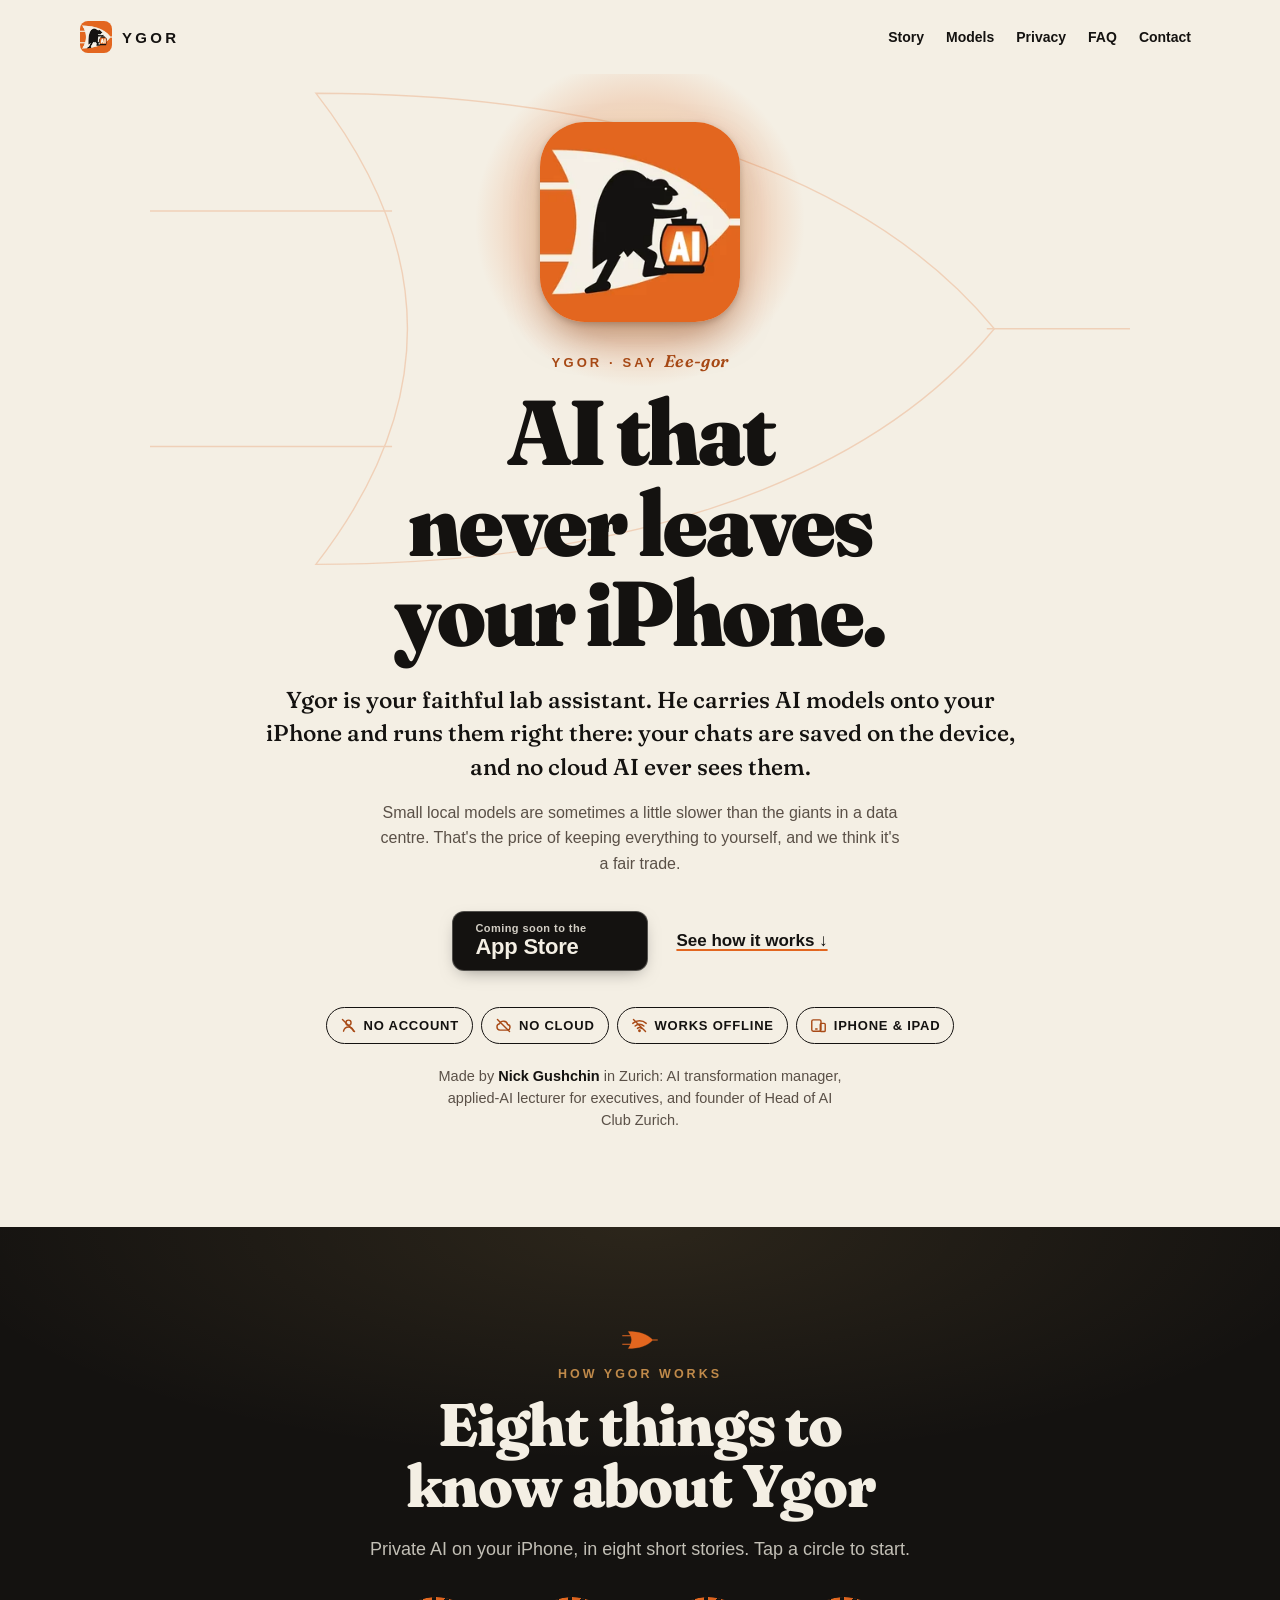
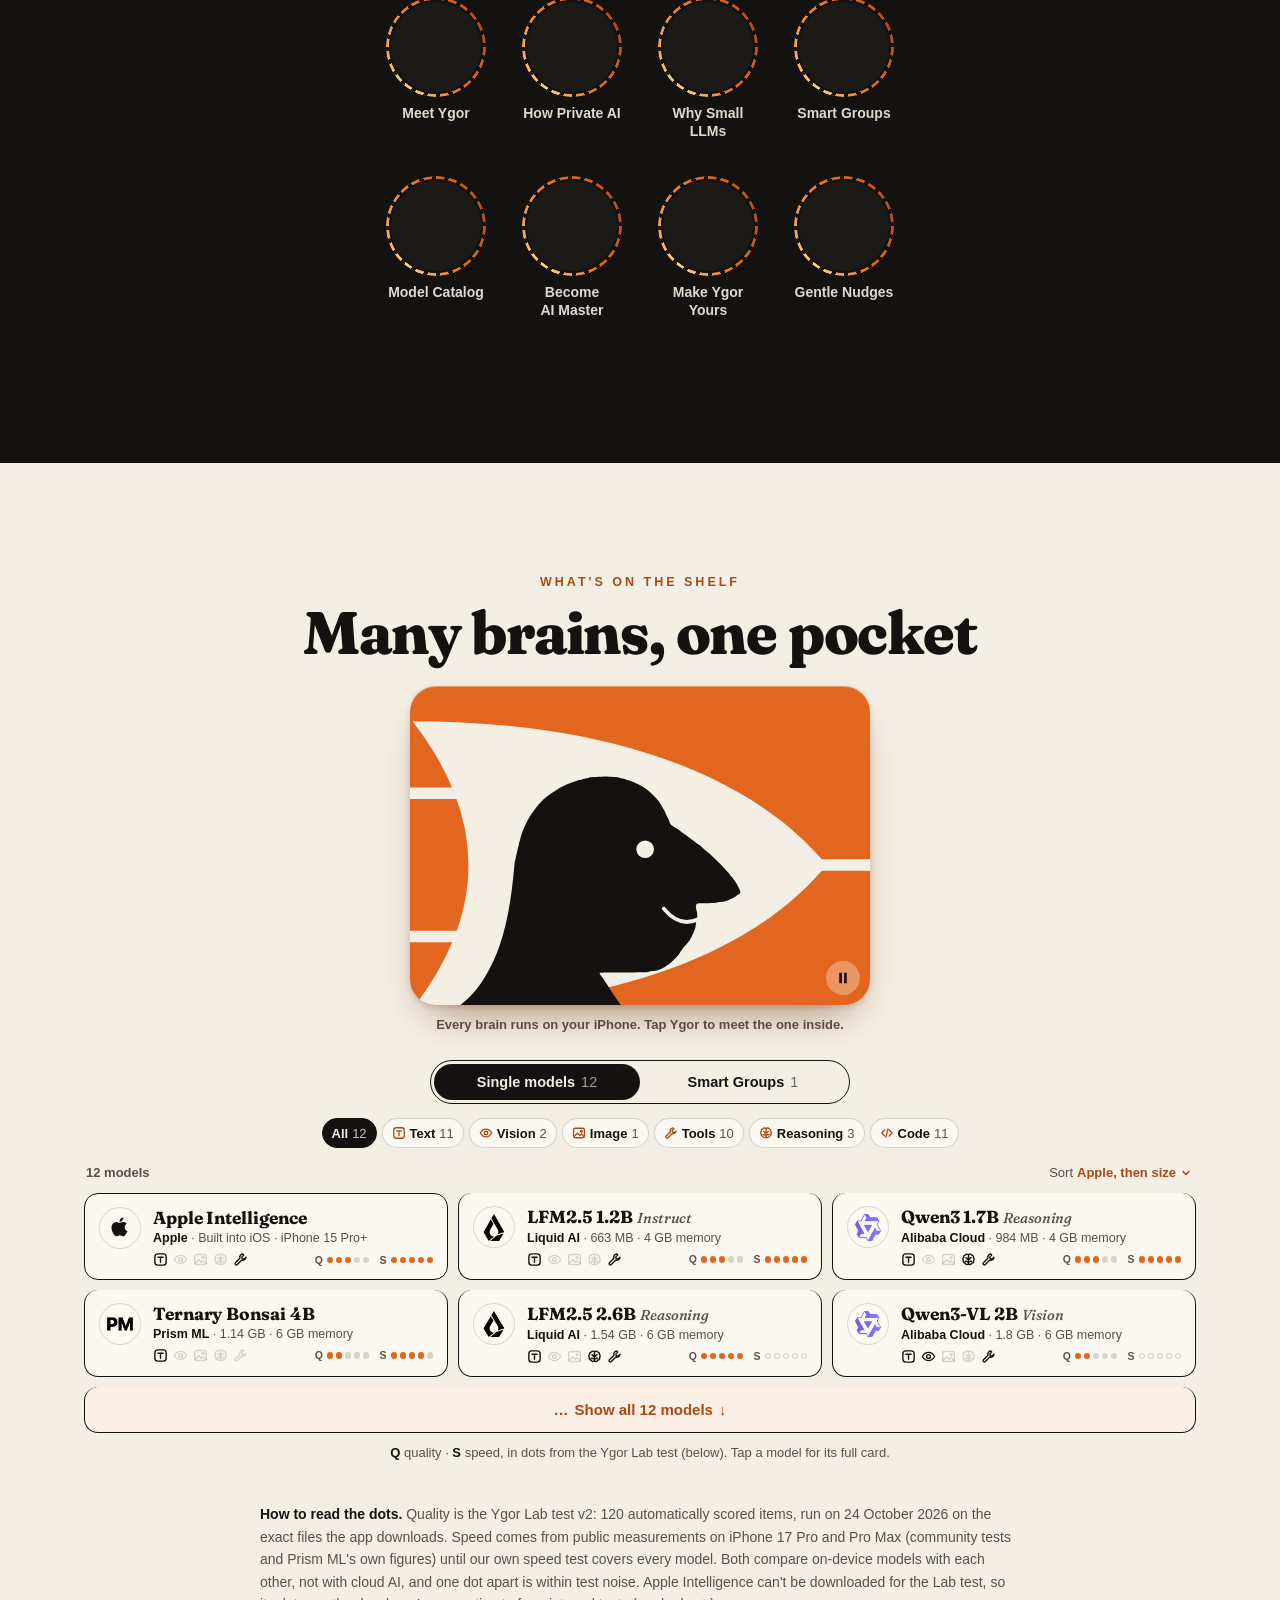
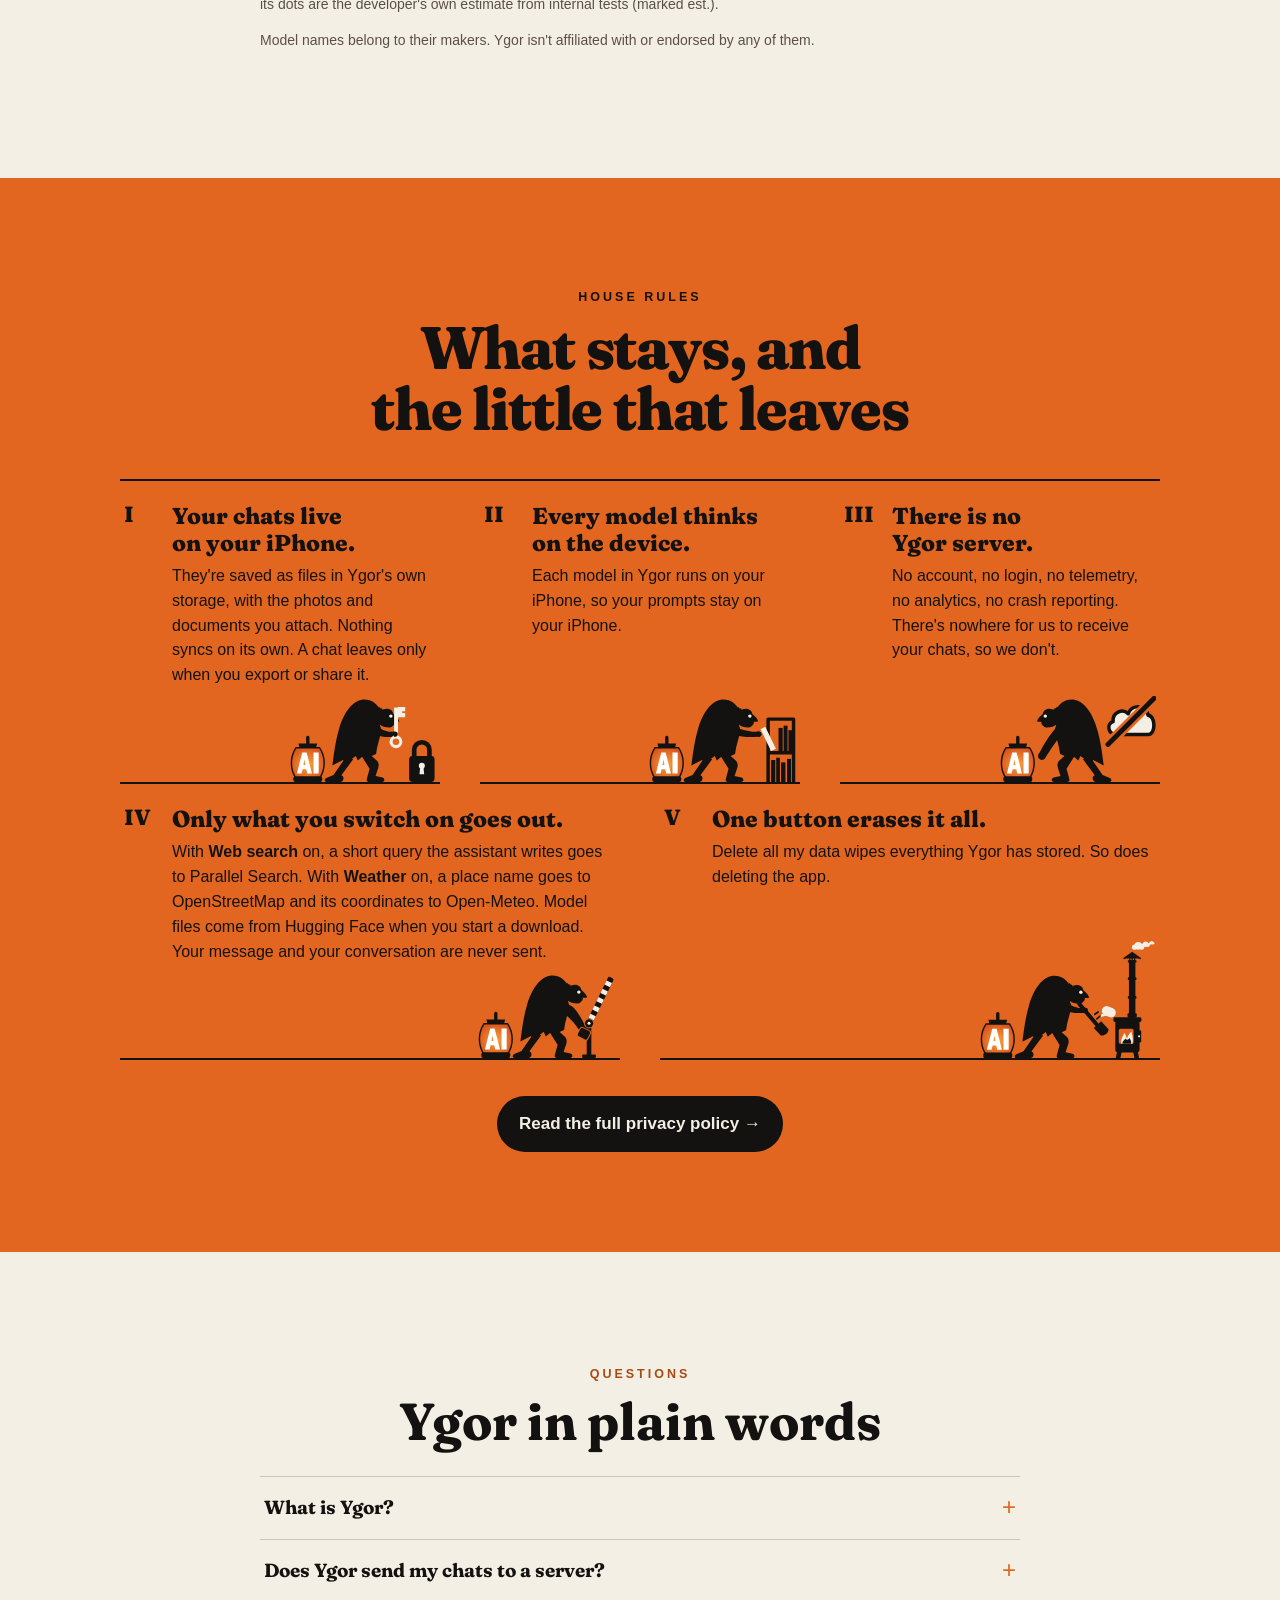
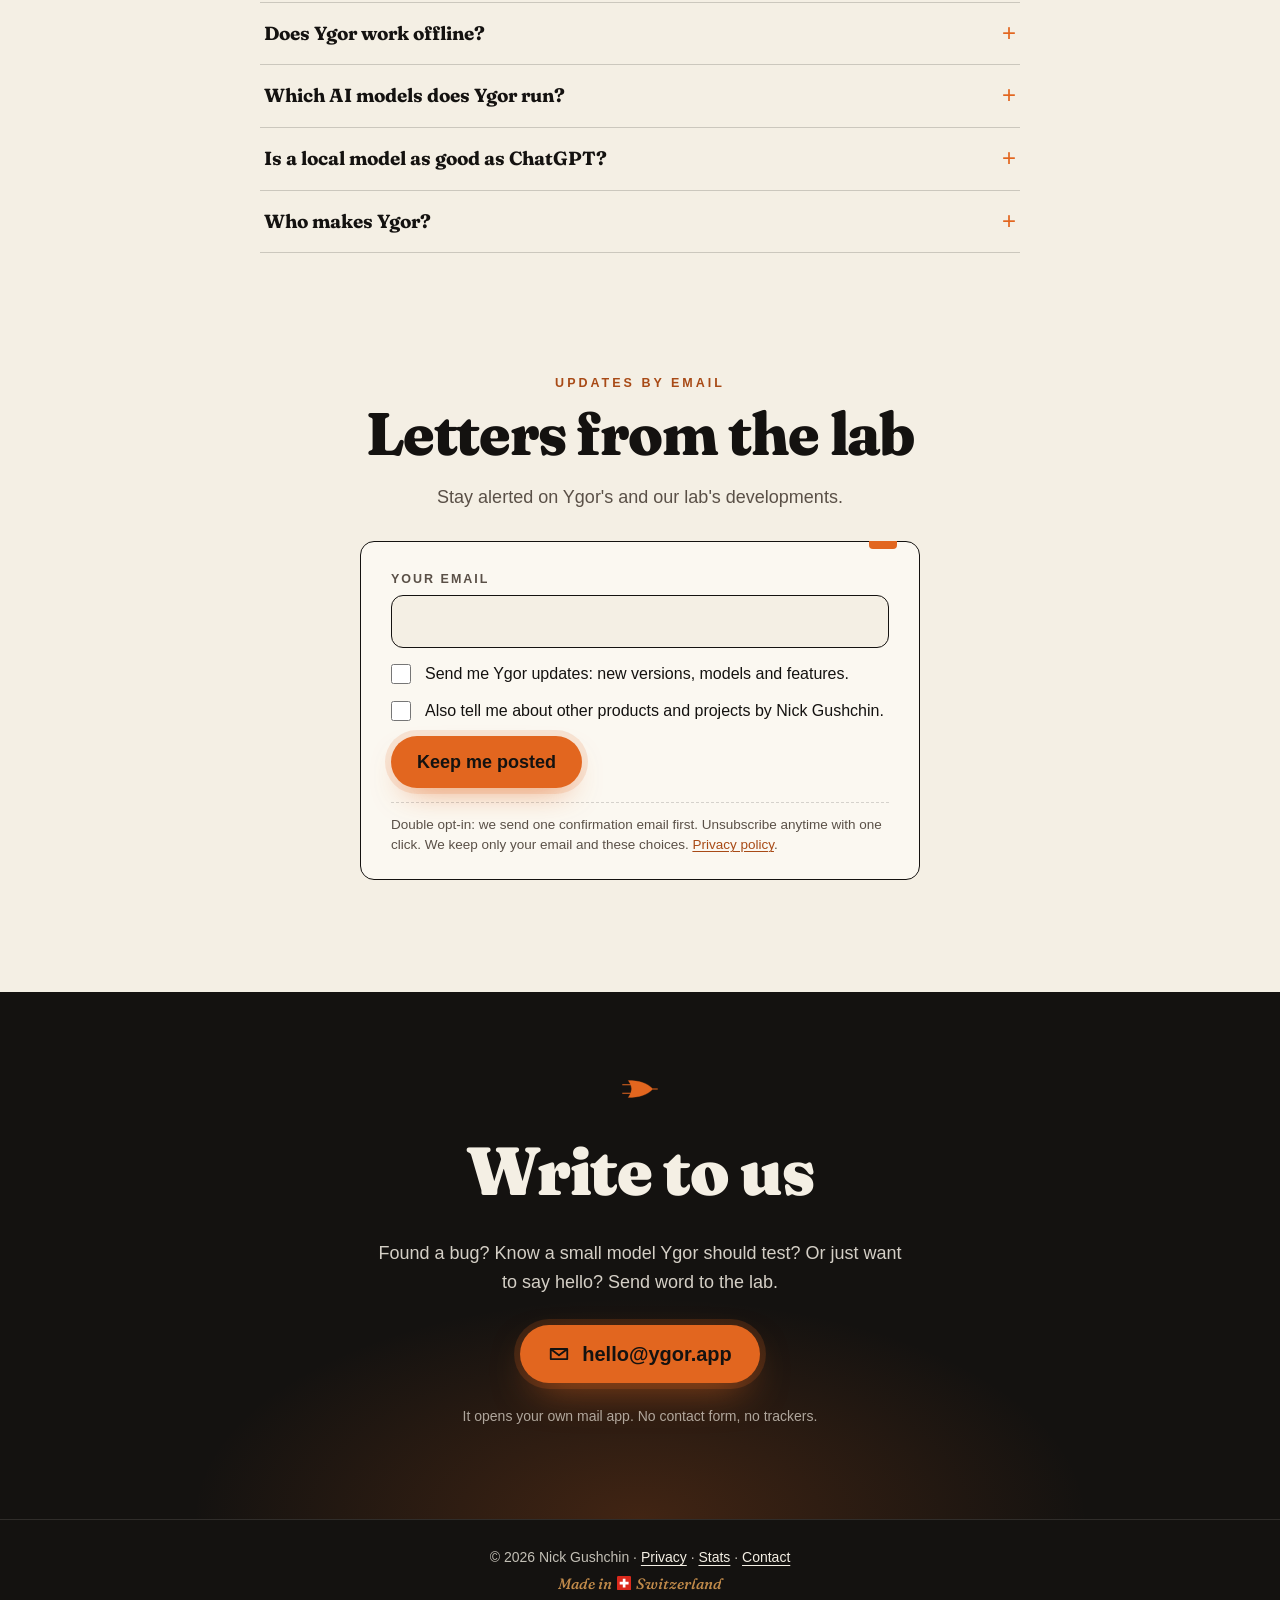
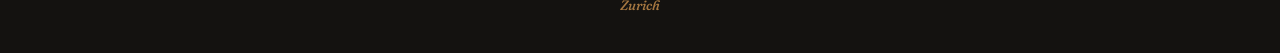
==== commit 04b49ed7: "House rules: the AI lantern is now the app icon's lantern 1:1 (mark.lantern + ai.py, orange glow gla" ====
--- a/index.html
+++ b/index.html
@@ -29,11 +29,11 @@
 <script type="application/ld+json">{"@context": "https://schema.org", "@type": "MobileApplication", "name": "Ygor", "alternateName": ["Ygor AI", "Krugozore AI"], "url": "https://ygor.app/", "image": "https://ygor.app/assets/img/ygor-icon-512.png", "operatingSystem": "iOS 26.5 or later, iPadOS", "applicationCategory": "ProductivityApplication", "description": "Private AI assistant for iPhone. Open AI models run on the device, chats are stored on the device, no cloud and no account.", "featureList": ["On-device AI chat", "Works offline after model download", "No account, no Ygor server", "Vision models that read photos on the device", "On-device image generation", "Optional web search with sources"], "author": {"@type": "Person", "name": "Nick Gushchin"}, "publisher": {"@type": "Organization", "name": "Ygor", "url": "https://ygor.app/", "email": "hello@ygor.app", "logo": "https://ygor.app/assets/img/ygor-icon-512.png", "address": {"@type": "PostalAddress", "addressLocality": "Zurich", "addressCountry": "CH"}}, "privacyPolicy": "https://ygor.app/privacy/", "mentions": [{"@type": "SoftwareApplication", "name": "Apple Intelligence (on-device)"}, {"@type": "SoftwareApplication", "name": "Qwen3 4B"}, {"@type": "SoftwareApplication", "name": "Qwen3 1.7B"}, {"@type": "SoftwareApplication", "name": "Qwen3-VL 4B"}, {"@type": "SoftwareApplication", "name": "Qwen3-VL 2B"}, {"@type": "SoftwareApplication", "name": "LFM2.5 2.6B"}, {"@type": "SoftwareApplication", "name": "LFM2.5 1.2B"}, {"@type": "SoftwareApplication", "name": "Gemma 4 E2B"}, {"@type": "SoftwareApplication", "name": "Granite 4.1 3B"}, {"@type": "SoftwareApplication", "name": "Ternary Bonsai 8B"}, {"@type": "SoftwareApplication", "name": "Ternary Bonsai 4B"}, {"@type": "SoftwareApplication", "name": "Bonsai Image 4B"}]}</script>
 <script type="application/ld+json">{"@context": "https://schema.org", "@type": "FAQPage", "mainEntity": [{"@type": "Question", "name": "What is Ygor?", "acceptedAnswer": {"@type": "Answer", "text": "Ygor is a private AI assistant app for iPhone and iPad. It runs open AI language models directly on the device, so conversations are processed and stored on your iPhone instead of in a cloud."}}, {"@type": "Question", "name": "Does Ygor send my chats to a server?", "acceptedAnswer": {"@type": "Answer", "text": "No. Ygor has no server and no account. Chats, files and photos you attach are saved in the app's storage on your iPhone. Only what you explicitly switch on leaves the device, for example a web search you start."}}, {"@type": "Question", "name": "Does Ygor work offline?", "acceptedAnswer": {"@type": "Answer", "text": "Yes. Once a model is downloaded, chatting works without an internet connection. You need the internet only to download models and for optional features such as web search."}}, {"@type": "Question", "name": "Which AI models does Ygor run?", "acceptedAnswer": {"@type": "Answer", "text": "Apple's on-device model (Apple Intelligence) plus downloadable open models: Qwen3 4B and 1.7B, Qwen3-VL 4B and 2B (they can see photos), LFM2.5 2.6B and 1.2B by Liquid AI, Gemma 4 E2B by Google, Granite 4.1 3B by IBM, Ternary Bonsai 8B and 4B by Prism ML, and Bonsai Image 4B for making pictures on the device."}}, {"@type": "Question", "name": "Is a local model as good as ChatGPT?", "acceptedAnswer": {"@type": "Answer", "text": "Not for everything. Small on-device models are a little slower and know less than the largest cloud models. In exchange nothing leaves your phone. Ygor shows quality and speed ratings for every model so you can pick the right one."}}, {"@type": "Question", "name": "Who makes Ygor?", "acceptedAnswer": {"@type": "Answer", "text": "Ygor is built in Zurich, Switzerland, by Nick Gushchin, an AI transformation manager, applied-AI lecturer for executives and founder of Head of AI Club Zurich. Write to hello@ygor.app."}}]}</script>
 <link rel="preload" href="assets/fonts/Fraunces.woff2" as="font" type="font/woff2" crossorigin>
-<link rel="stylesheet" href="style.css?v=202610271908">
+<link rel="stylesheet" href="style.css?v=202610271900">
 <script src="assets/js/site.js" defer></script>
 <script src="assets/js/subscribe.js" defer></script>
-<script src="assets/js/stories.js?v=202610271908" defer></script>
-<script src="assets/js/models.js?v=202610271908" defer></script>
+<script src="assets/js/stories.js?v=202610271900" defer></script>
+<script src="assets/js/models.js?v=202610271900" defer></script>
 </head>
 <body class="home">
 <a class="skip" href="#main">Skip to content</a>
--- a/style.css
+++ b/style.css
@@ -922,18 +922,14 @@
 .ra-glow { fill: var(--orange); }
 .ra-leg { fill: none; stroke: var(--ink); stroke-width: 1.1; }
 .ra-speed { fill: none; stroke: var(--ink); stroke-width: 1.4; stroke-linecap: round; }
-/* Ygor's AI lantern stands on the line beside his boots (Nick, 27 Oct): the app's lantern in ink, amber glass with
-   ink "AI" letters, a soft cream halo. Gradients live in the .ra-sprite defs (#ra-lamp-g, #ra-halo-g). */
+/* Ygor's AI lantern stands on the line beside him (Nick, 27 Oct): the app icon's lantern 1:1 (mark.lantern + ai.py),
+   drawn at 1.45x Ygor's scale as on the icon; orange glow glass, white "AI", ink frame. #ra-lamp-g is in the .ra-sprite defs. */
 .ra-lamp-ring { fill: none; stroke: var(--ink); stroke-width: 2; stroke-linecap: round; }
-.ra-lamp-bail { fill: none; stroke: var(--ink); stroke-width: 1.5; stroke-linecap: round; }
-.ra-lamp-glass { fill: var(--cream); stroke: var(--ink); stroke-width: 1.7; }
+.ra-lamp-glass { fill: #FFFFFF; stroke: var(--ink); stroke-width: 1.7; }
 .ra-lamp-lit { fill: url(#ra-lamp-g); }
-.ra-lamp-ai { fill: var(--ink); }
-.ra-lamp-halo { fill: url(#ra-halo-g); }
-.ra-lamp-g0 { stop-color: #FFE7A3; }
-.ra-lamp-g1 { stop-color: #F7A23C; }
-.ra-halo-g0 { stop-color: var(--cream); stop-opacity: 0.7; }
-.ra-halo-g1 { stop-color: var(--cream); stop-opacity: 0; }
+.ra-lamp-ai { fill: #FFFFFF; }
+.ra-lamp-g0 { stop-color: #F7A23C; }
+.ra-lamp-g1 { stop-color: #D9531A; }
 @media (min-width: 900px) {
   .rules { grid-template-columns: repeat(6, 1fr); column-gap: 40px; }
   .rules li { grid-column: span 2; }
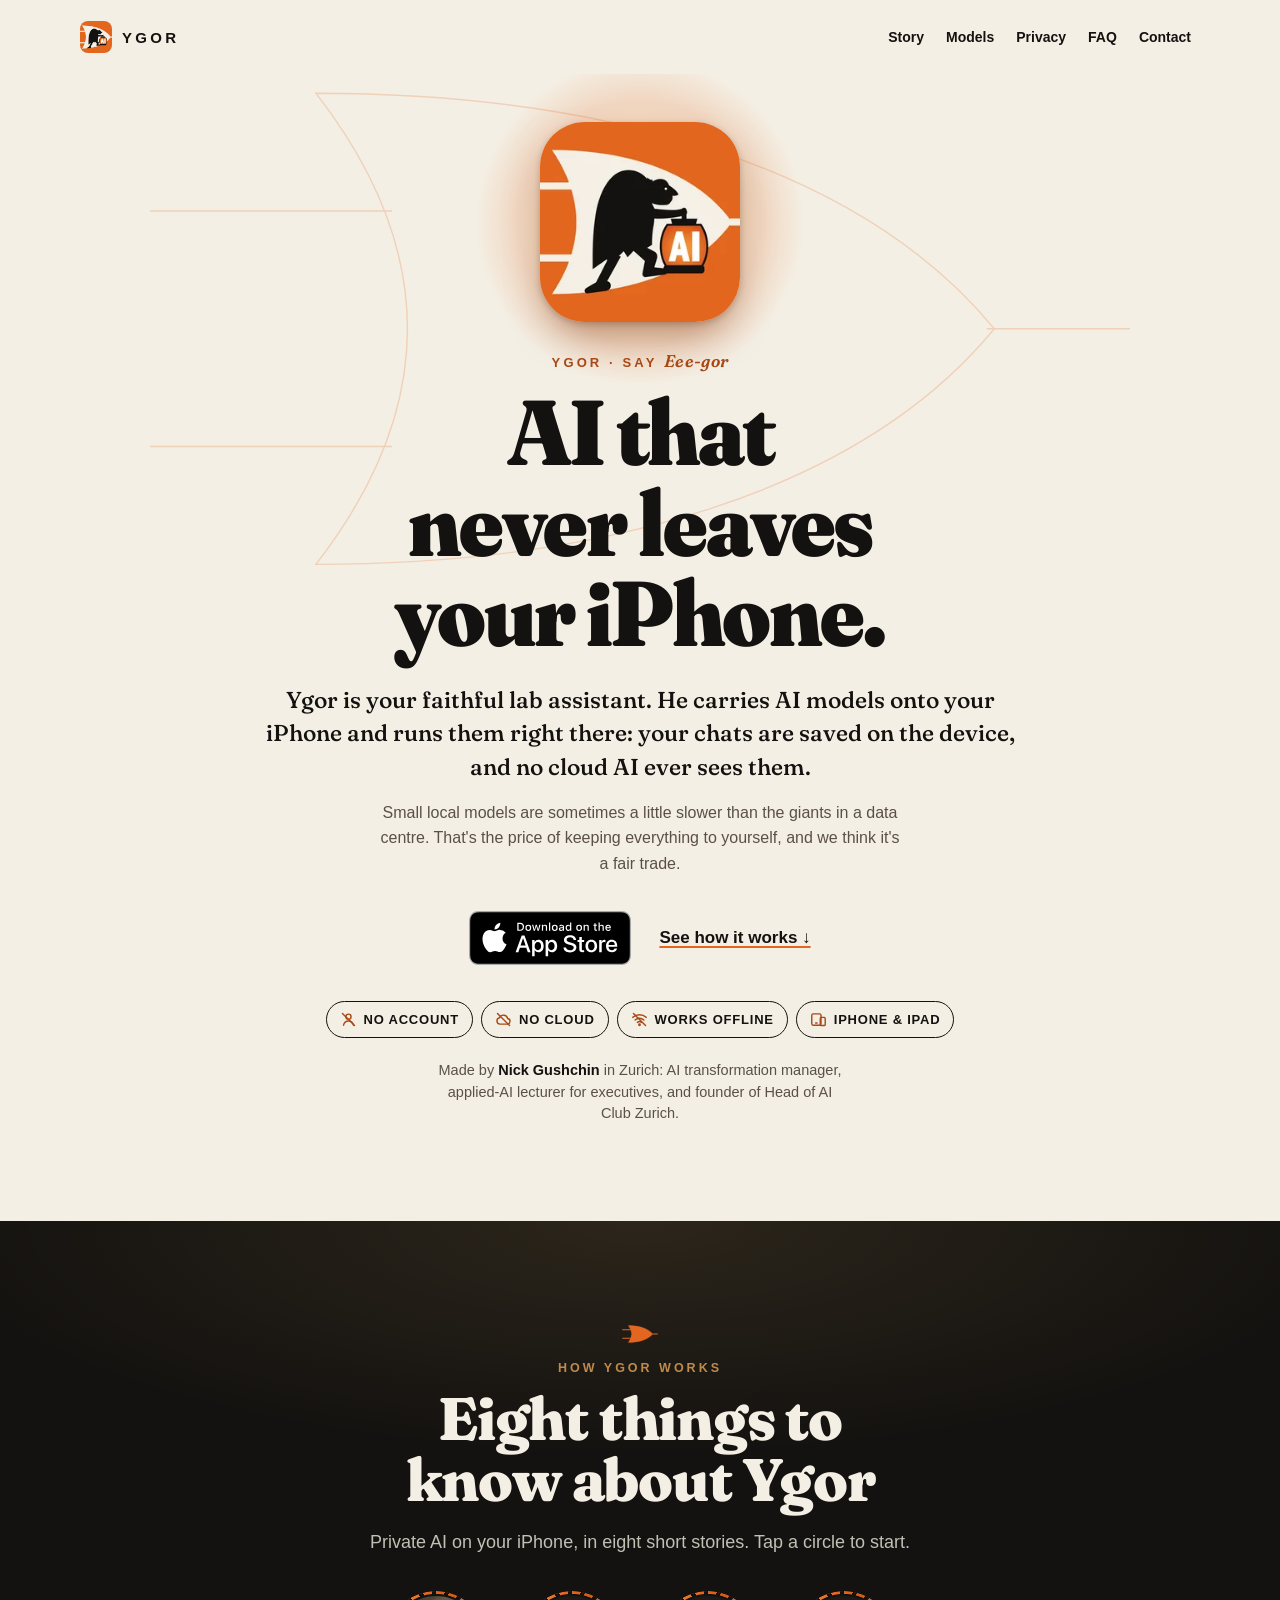
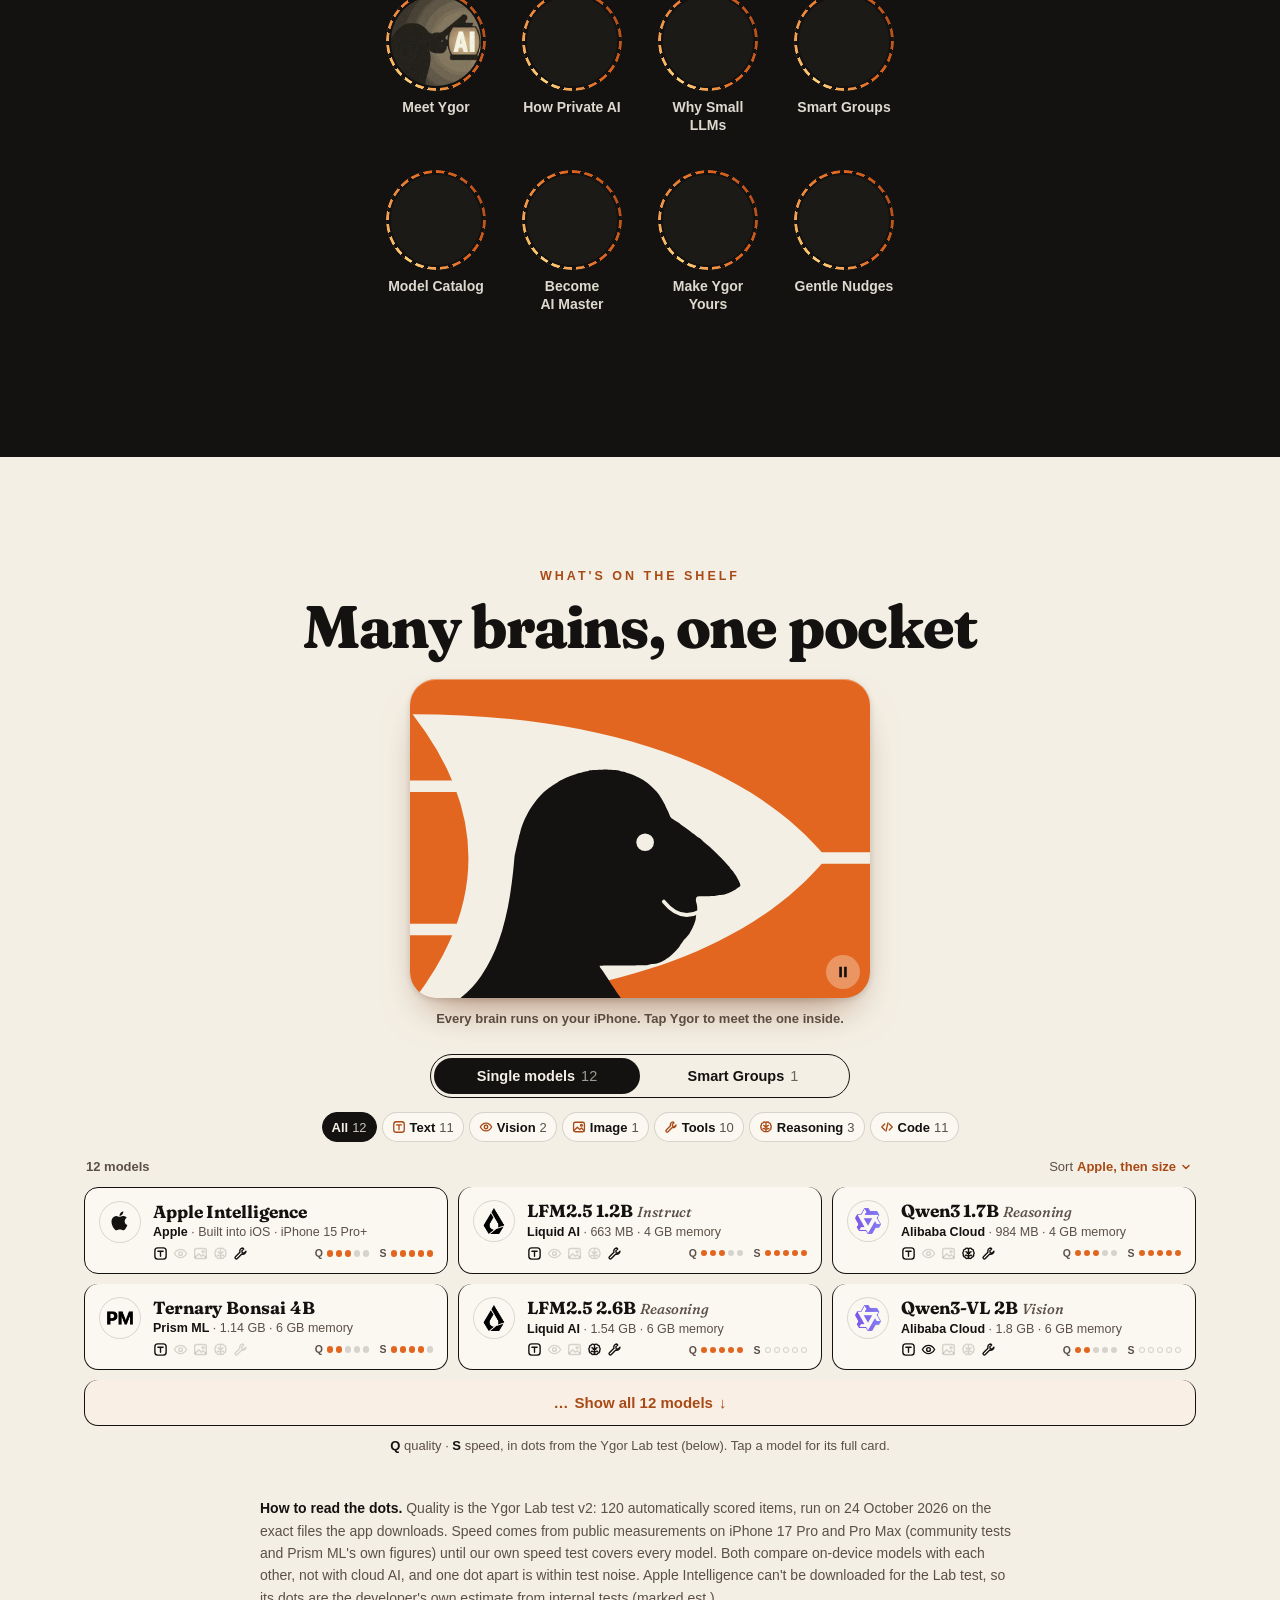
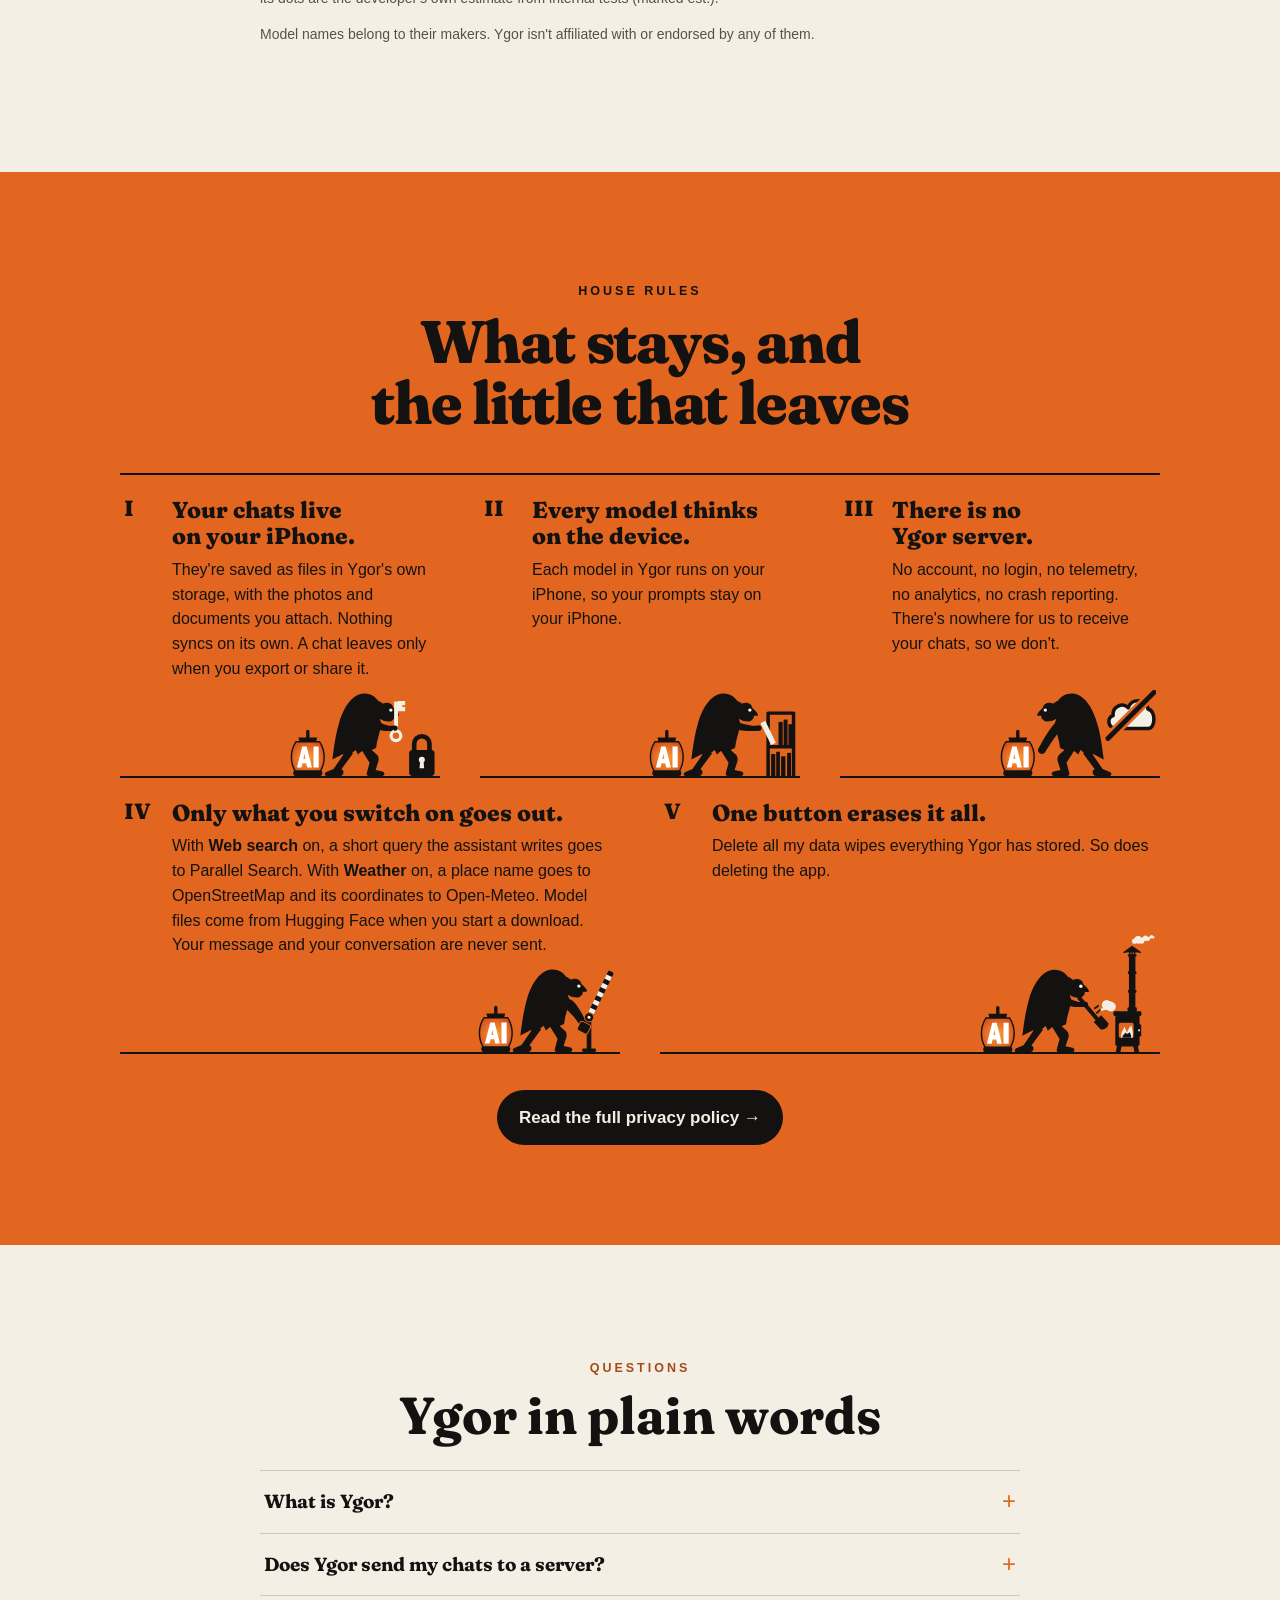
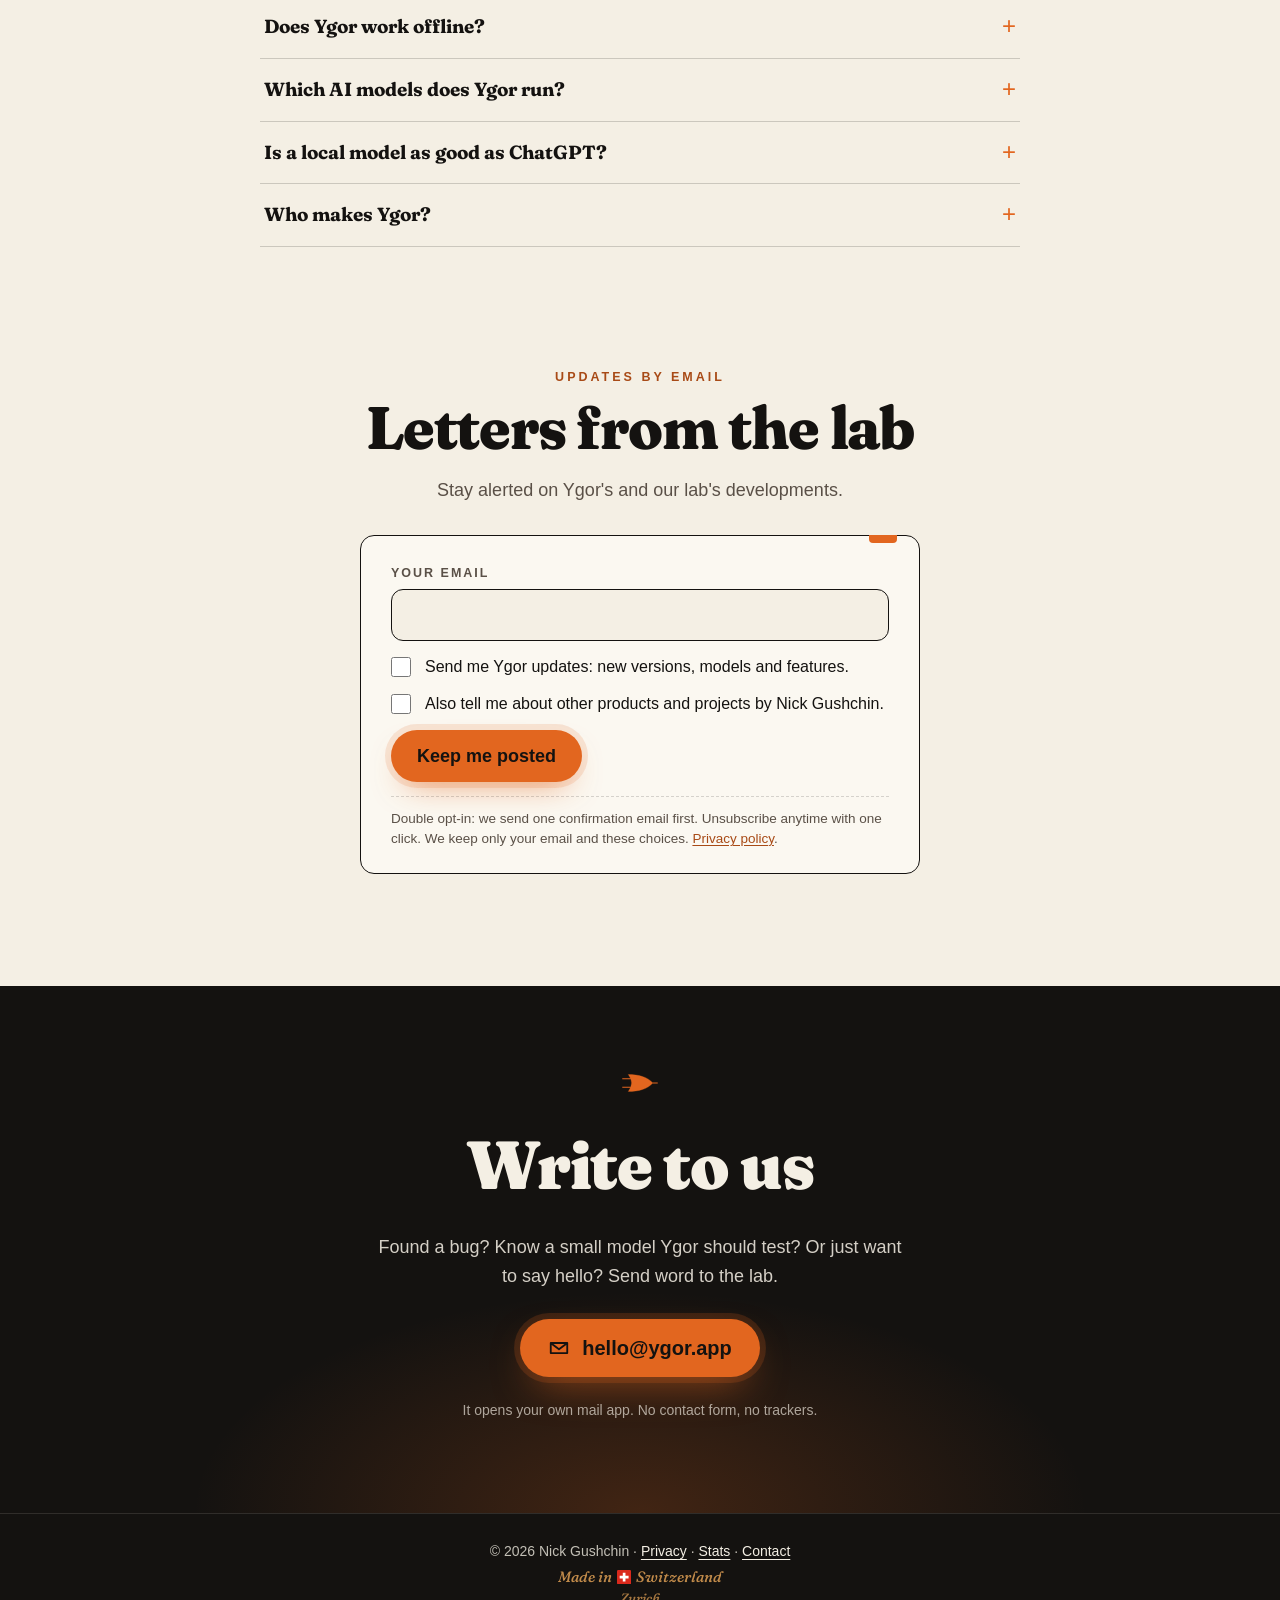
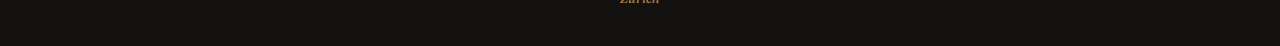
==== commit ae265c29: "Launch: cache-busters for the App Store badge (1.1 live 4 Nov)" ====
--- a/index.html
+++ b/index.html
@@ -29,11 +29,11 @@
 <script type="application/ld+json">{"@context": "https://schema.org", "@type": "MobileApplication", "name": "Ygor", "alternateName": ["Ygor AI", "Krugozore AI"], "url": "https://ygor.app/", "image": "https://ygor.app/assets/img/ygor-icon-512.png", "operatingSystem": "iOS 26.5 or later, iPadOS", "applicationCategory": "ProductivityApplication", "description": "Private AI assistant for iPhone. Open AI models run on the device, chats are stored on the device, no cloud and no account.", "featureList": ["On-device AI chat", "Works offline after model download", "No account, no Ygor server", "Vision models that read photos on the device", "On-device image generation", "Optional web search with sources"], "author": {"@type": "Person", "name": "Nick Gushchin"}, "publisher": {"@type": "Organization", "name": "Ygor", "url": "https://ygor.app/", "email": "hello@ygor.app", "logo": "https://ygor.app/assets/img/ygor-icon-512.png", "address": {"@type": "PostalAddress", "addressLocality": "Zurich", "addressCountry": "CH"}}, "privacyPolicy": "https://ygor.app/privacy/", "mentions": [{"@type": "SoftwareApplication", "name": "Apple Intelligence (on-device)"}, {"@type": "SoftwareApplication", "name": "Qwen3 4B"}, {"@type": "SoftwareApplication", "name": "Qwen3 1.7B"}, {"@type": "SoftwareApplication", "name": "Qwen3-VL 4B"}, {"@type": "SoftwareApplication", "name": "Qwen3-VL 2B"}, {"@type": "SoftwareApplication", "name": "LFM2.5 2.6B"}, {"@type": "SoftwareApplication", "name": "LFM2.5 1.2B"}, {"@type": "SoftwareApplication", "name": "Gemma 4 E2B"}, {"@type": "SoftwareApplication", "name": "Granite 4.1 3B"}, {"@type": "SoftwareApplication", "name": "Ternary Bonsai 8B"}, {"@type": "SoftwareApplication", "name": "Ternary Bonsai 4B"}, {"@type": "SoftwareApplication", "name": "Bonsai Image 4B"}]}</script>
 <script type="application/ld+json">{"@context": "https://schema.org", "@type": "FAQPage", "mainEntity": [{"@type": "Question", "name": "What is Ygor?", "acceptedAnswer": {"@type": "Answer", "text": "Ygor is a private AI assistant app for iPhone and iPad. It runs open AI language models directly on the device, so conversations are processed and stored on your iPhone instead of in a cloud."}}, {"@type": "Question", "name": "Does Ygor send my chats to a server?", "acceptedAnswer": {"@type": "Answer", "text": "No. Ygor has no server and no account. Chats, files and photos you attach are saved in the app's storage on your iPhone. Only what you explicitly switch on leaves the device, for example a web search you start."}}, {"@type": "Question", "name": "Does Ygor work offline?", "acceptedAnswer": {"@type": "Answer", "text": "Yes. Once a model is downloaded, chatting works without an internet connection. You need the internet only to download models and for optional features such as web search."}}, {"@type": "Question", "name": "Which AI models does Ygor run?", "acceptedAnswer": {"@type": "Answer", "text": "Apple's on-device model (Apple Intelligence) plus downloadable open models: Qwen3 4B and 1.7B, Qwen3-VL 4B and 2B (they can see photos), LFM2.5 2.6B and 1.2B by Liquid AI, Gemma 4 E2B by Google, Granite 4.1 3B by IBM, Ternary Bonsai 8B and 4B by Prism ML, and Bonsai Image 4B for making pictures on the device."}}, {"@type": "Question", "name": "Is a local model as good as ChatGPT?", "acceptedAnswer": {"@type": "Answer", "text": "Not for everything. Small on-device models are a little slower and know less than the largest cloud models. In exchange nothing leaves your phone. Ygor shows quality and speed ratings for every model so you can pick the right one."}}, {"@type": "Question", "name": "Who makes Ygor?", "acceptedAnswer": {"@type": "Answer", "text": "Ygor is built in Zurich, Switzerland, by Nick Gushchin, an AI transformation manager, applied-AI lecturer for executives and founder of Head of AI Club Zurich. Write to hello@ygor.app."}}]}</script>
 <link rel="preload" href="assets/fonts/Fraunces.woff2" as="font" type="font/woff2" crossorigin>
-<link rel="stylesheet" href="style.css?v=202610271900">
+<link rel="stylesheet" href="style.css?v=202611042039">
 <script src="assets/js/site.js" defer></script>
 <script src="assets/js/subscribe.js" defer></script>
-<script src="assets/js/stories.js?v=202610271900" defer></script>
-<script src="assets/js/models.js?v=202610271900" defer></script>
+<script src="assets/js/stories.js?v=202611042039" defer></script>
+<script src="assets/js/models.js?v=202611042039" defer></script>
 </head>
 <body class="home">
 <a class="skip" href="#main">Skip to content</a>
@@ -66,9 +66,8 @@
     <p class="deck">Ygor is your faithful lab assistant. He carries AI models onto your iPhone and runs them right there: your chats are saved on the device, and no cloud AI ever sees them.</p>
     <p class="honest">Small local models are sometimes a little slower than the giants in a data centre. That's the price of keeping everything to yourself, and we think it's a fair trade.</p>
     <div class="cta">
-      <a class="store-badge" href="#updates" aria-label="Coming soon to the App Store. Get notified by email">
-        <span class="sb-small">Coming soon to the</span>
-        <span class="sb-big">App Store</span>
+      <a class="store-badge-official" href="https://apps.apple.com/app/id6812893198">
+        <img src="assets/img/app-store-badge-black.svg" width="162" height="54" alt="Download on the App Store">
       </a>
       <a class="text-link" href="#story">See how it works <span aria-hidden="true">↓</span></a>
     </div>
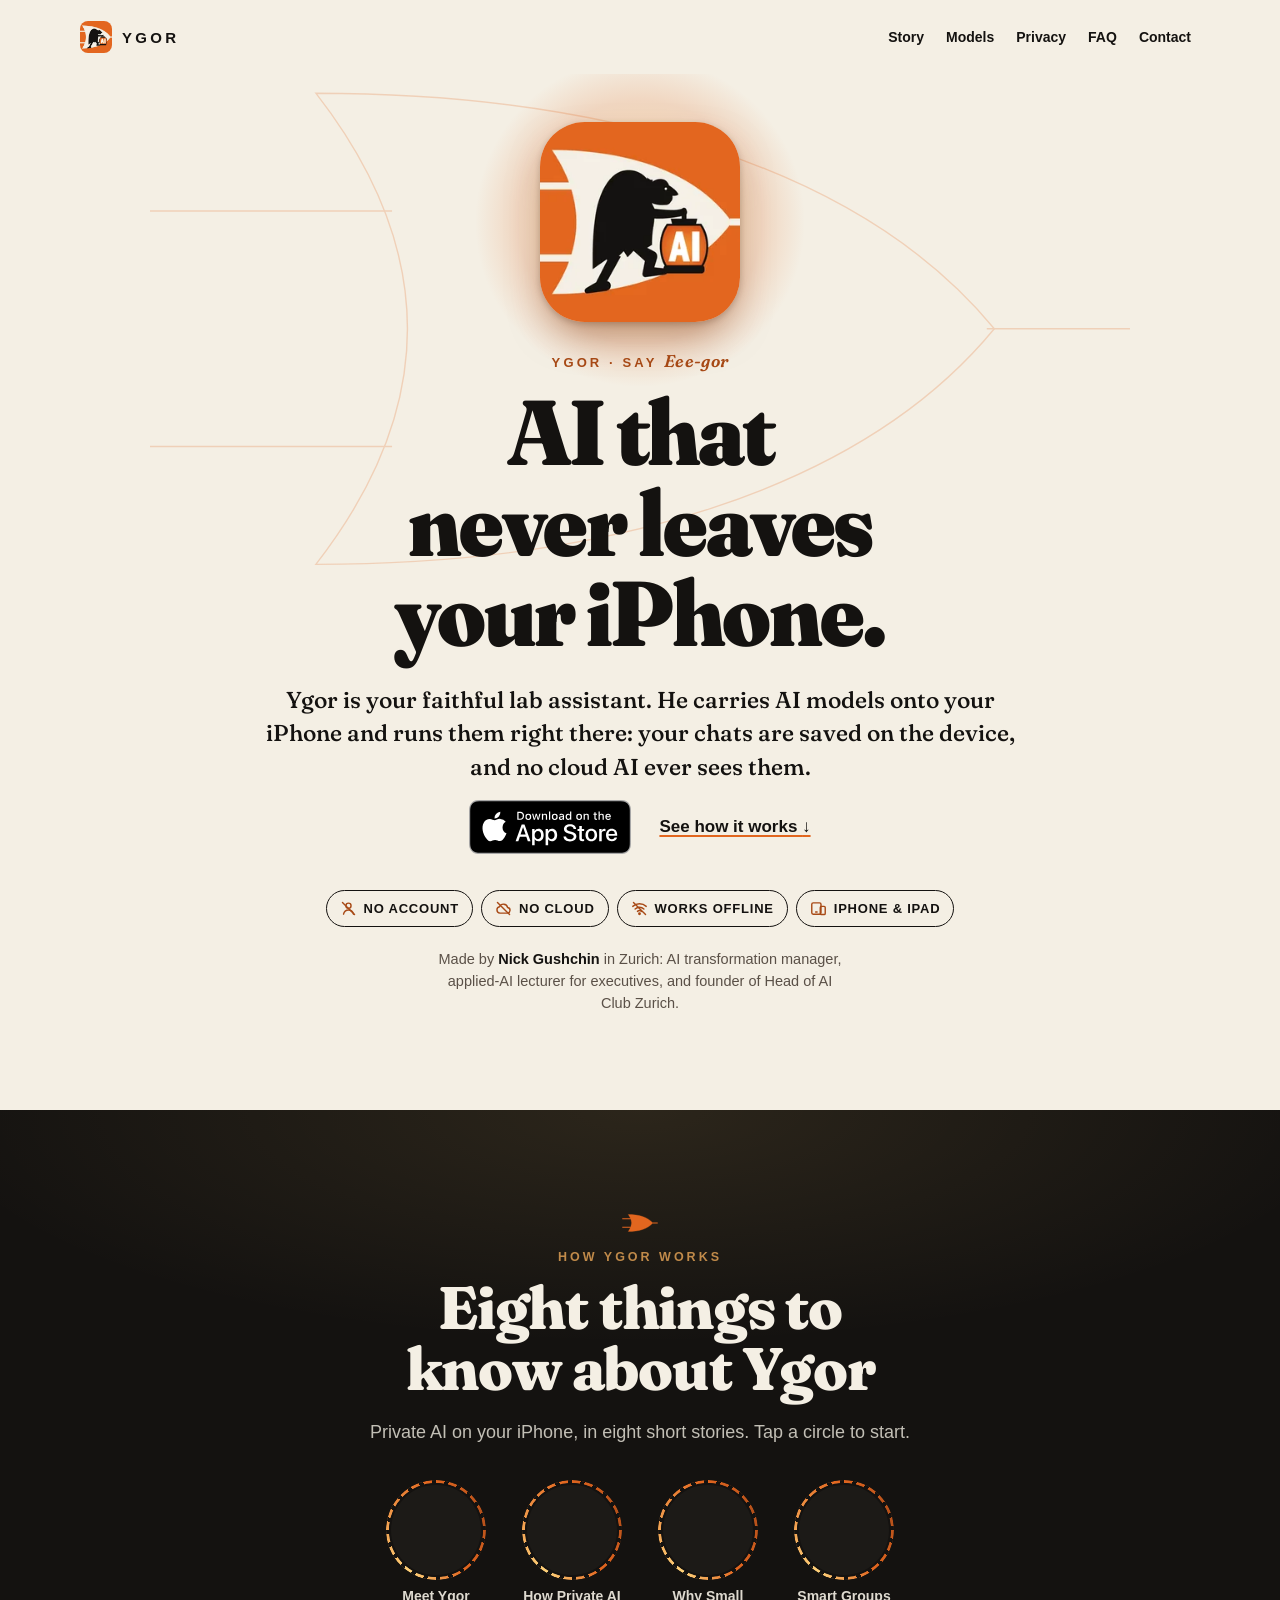
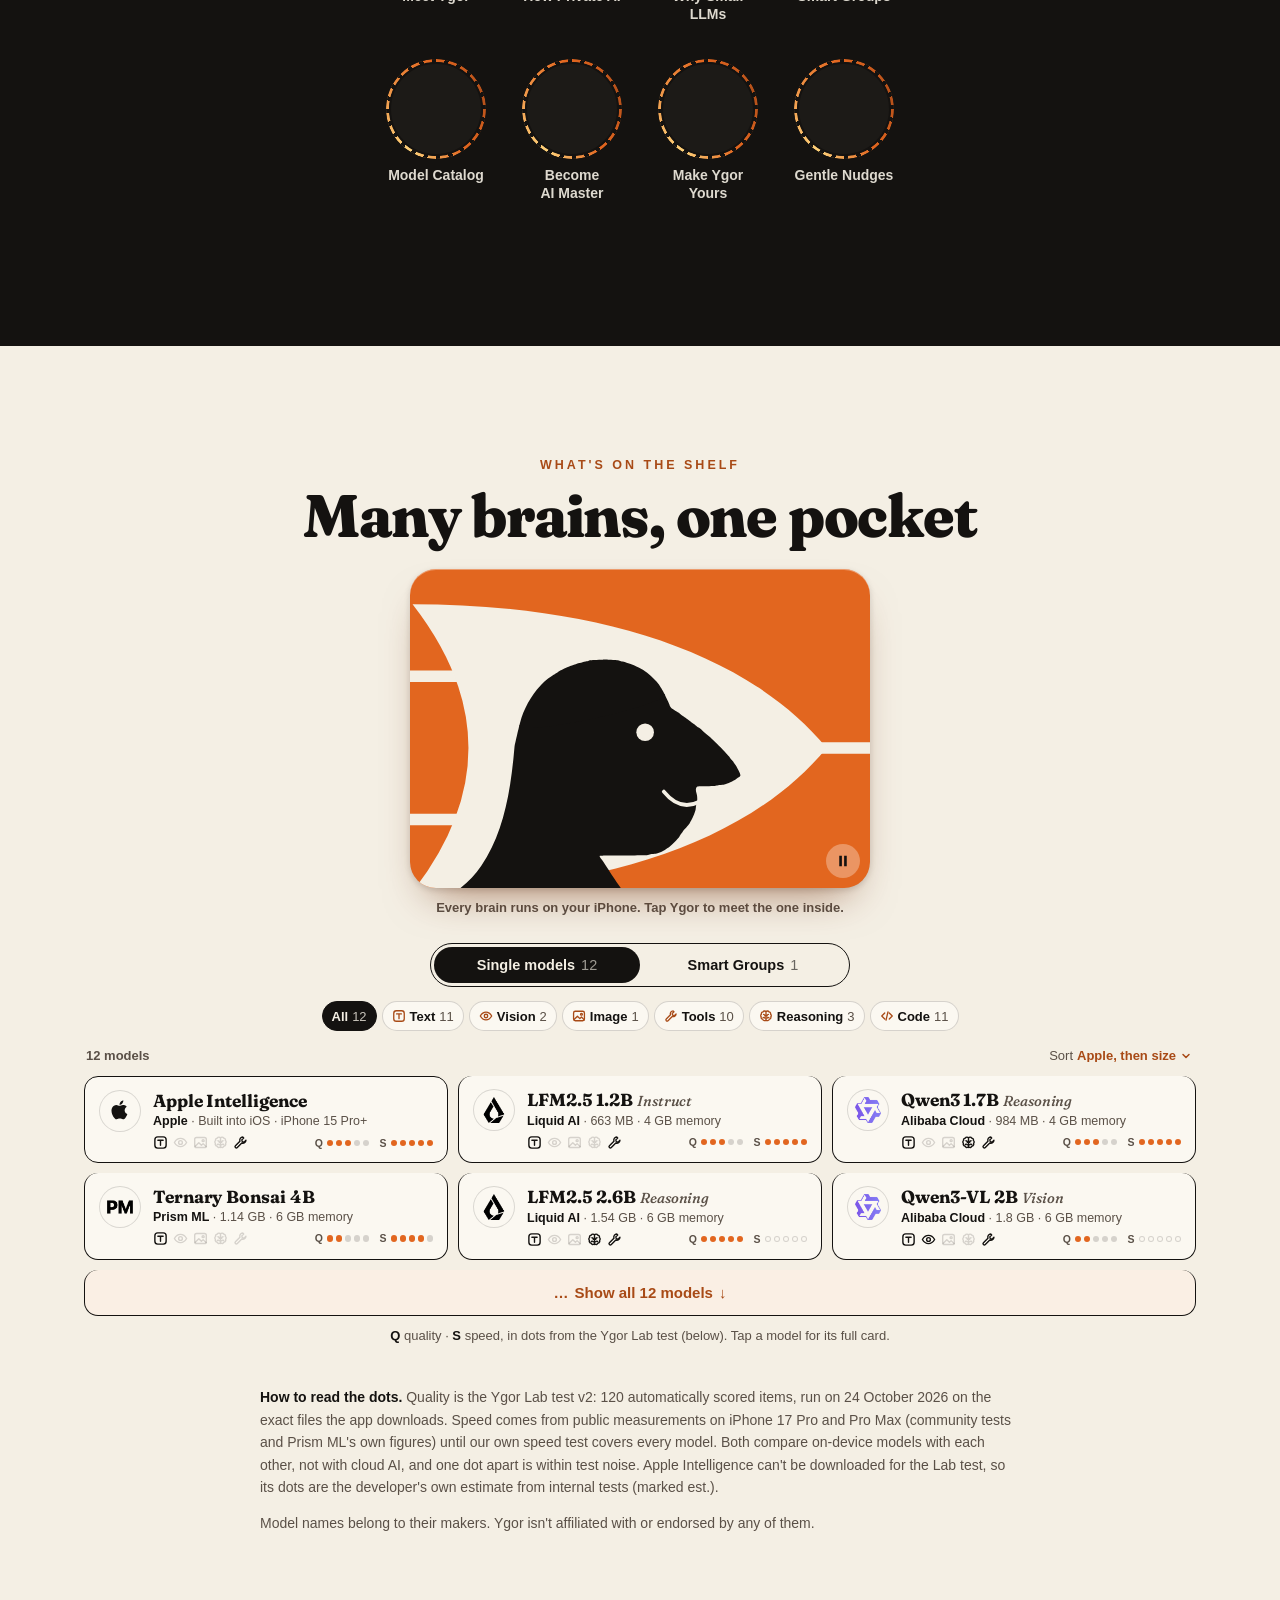
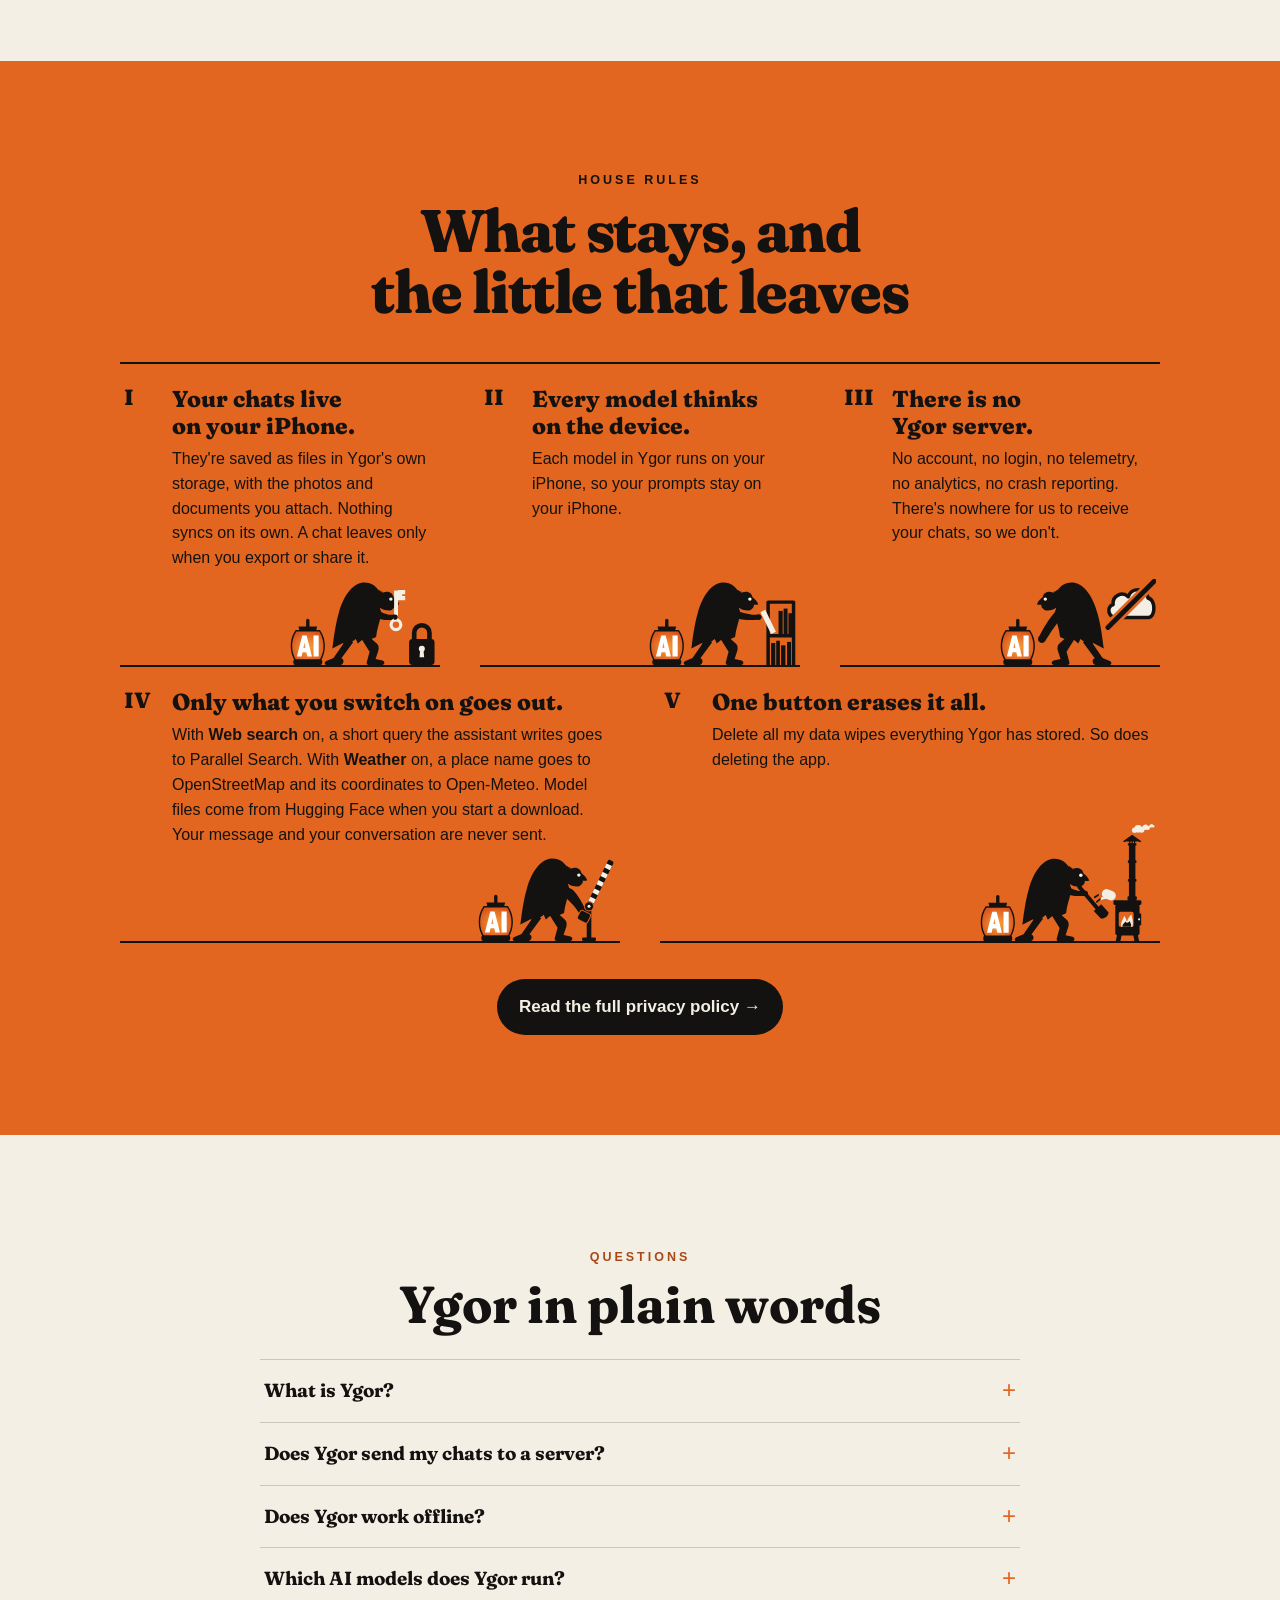
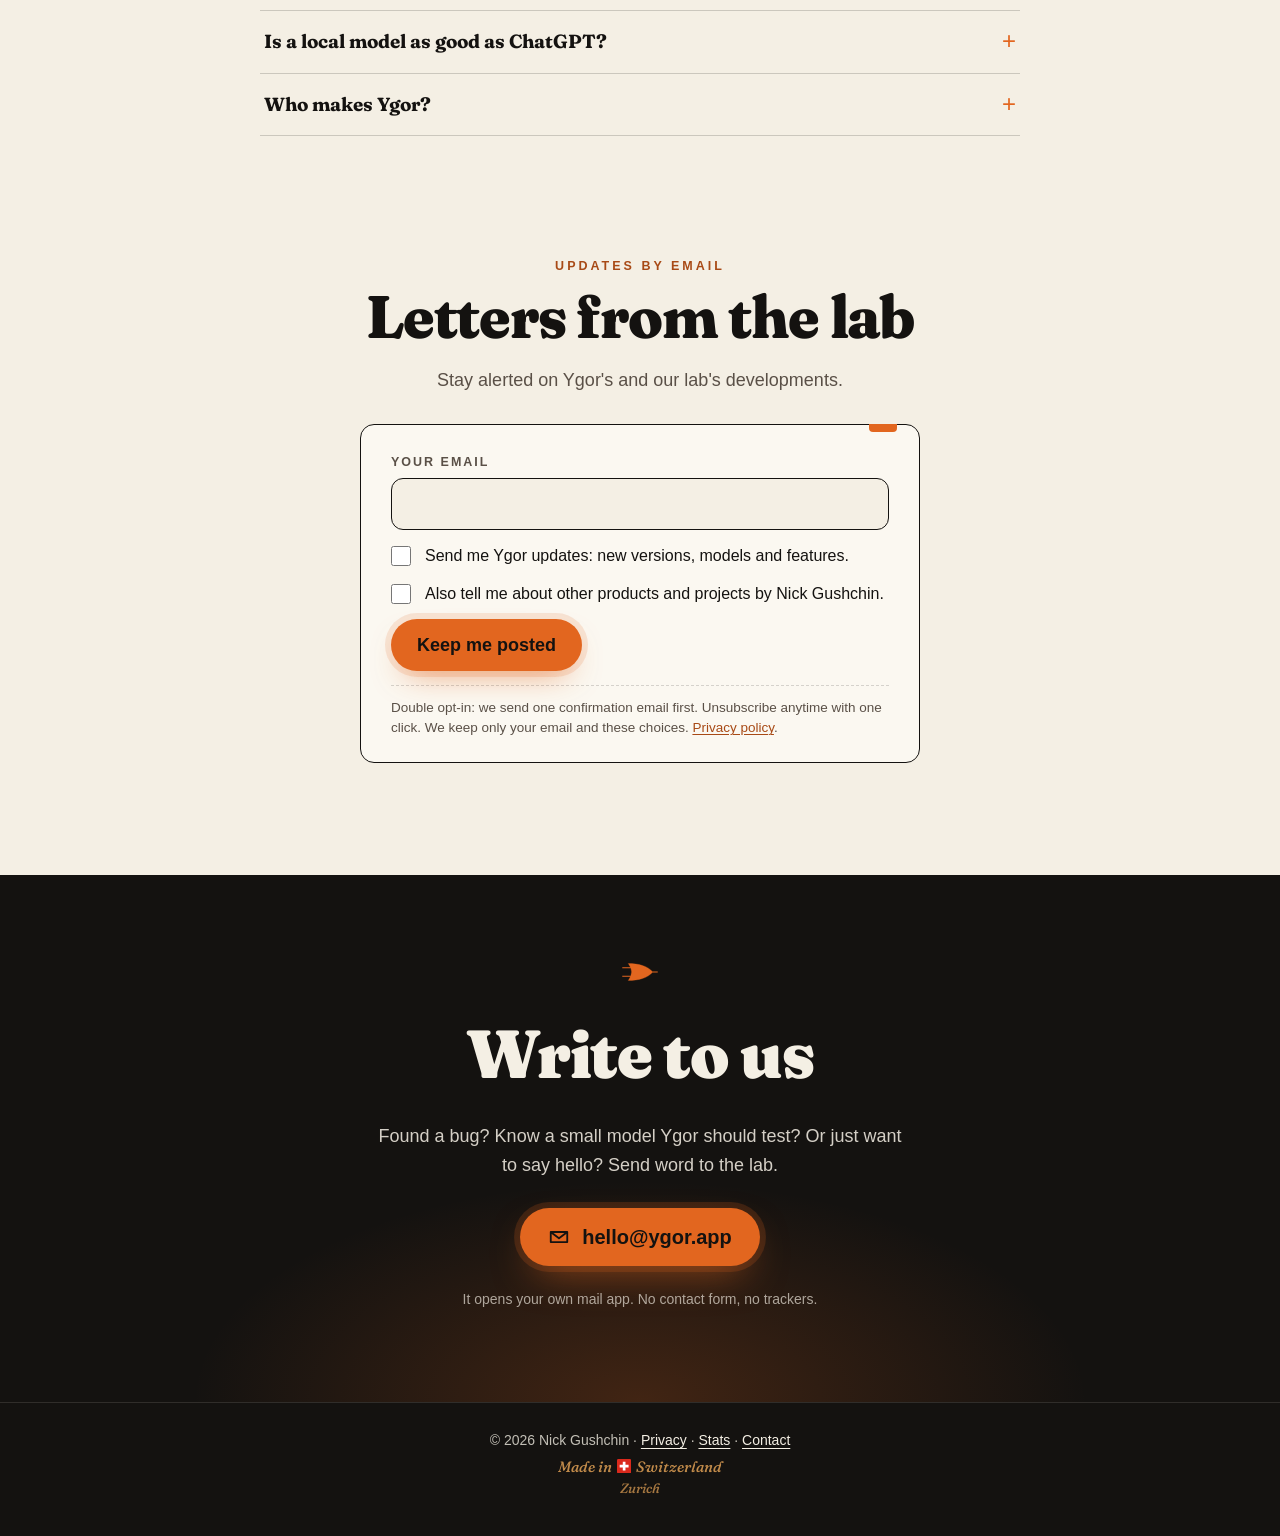
==== commit f33089f4: "Hero: drop the 'small models are slower' line so the App Store badge sits higher (Nick, 4 Nov)" ====
--- a/index.html
+++ b/index.html
@@ -29,11 +29,11 @@
 <script type="application/ld+json">{"@context": "https://schema.org", "@type": "MobileApplication", "name": "Ygor", "alternateName": ["Ygor AI", "Krugozore AI"], "url": "https://ygor.app/", "image": "https://ygor.app/assets/img/ygor-icon-512.png", "operatingSystem": "iOS 26.5 or later, iPadOS", "applicationCategory": "ProductivityApplication", "description": "Private AI assistant for iPhone. Open AI models run on the device, chats are stored on the device, no cloud and no account.", "featureList": ["On-device AI chat", "Works offline after model download", "No account, no Ygor server", "Vision models that read photos on the device", "On-device image generation", "Optional web search with sources"], "author": {"@type": "Person", "name": "Nick Gushchin"}, "publisher": {"@type": "Organization", "name": "Ygor", "url": "https://ygor.app/", "email": "hello@ygor.app", "logo": "https://ygor.app/assets/img/ygor-icon-512.png", "address": {"@type": "PostalAddress", "addressLocality": "Zurich", "addressCountry": "CH"}}, "privacyPolicy": "https://ygor.app/privacy/", "mentions": [{"@type": "SoftwareApplication", "name": "Apple Intelligence (on-device)"}, {"@type": "SoftwareApplication", "name": "Qwen3 4B"}, {"@type": "SoftwareApplication", "name": "Qwen3 1.7B"}, {"@type": "SoftwareApplication", "name": "Qwen3-VL 4B"}, {"@type": "SoftwareApplication", "name": "Qwen3-VL 2B"}, {"@type": "SoftwareApplication", "name": "LFM2.5 2.6B"}, {"@type": "SoftwareApplication", "name": "LFM2.5 1.2B"}, {"@type": "SoftwareApplication", "name": "Gemma 4 E2B"}, {"@type": "SoftwareApplication", "name": "Granite 4.1 3B"}, {"@type": "SoftwareApplication", "name": "Ternary Bonsai 8B"}, {"@type": "SoftwareApplication", "name": "Ternary Bonsai 4B"}, {"@type": "SoftwareApplication", "name": "Bonsai Image 4B"}]}</script>
 <script type="application/ld+json">{"@context": "https://schema.org", "@type": "FAQPage", "mainEntity": [{"@type": "Question", "name": "What is Ygor?", "acceptedAnswer": {"@type": "Answer", "text": "Ygor is a private AI assistant app for iPhone and iPad. It runs open AI language models directly on the device, so conversations are processed and stored on your iPhone instead of in a cloud."}}, {"@type": "Question", "name": "Does Ygor send my chats to a server?", "acceptedAnswer": {"@type": "Answer", "text": "No. Ygor has no server and no account. Chats, files and photos you attach are saved in the app's storage on your iPhone. Only what you explicitly switch on leaves the device, for example a web search you start."}}, {"@type": "Question", "name": "Does Ygor work offline?", "acceptedAnswer": {"@type": "Answer", "text": "Yes. Once a model is downloaded, chatting works without an internet connection. You need the internet only to download models and for optional features such as web search."}}, {"@type": "Question", "name": "Which AI models does Ygor run?", "acceptedAnswer": {"@type": "Answer", "text": "Apple's on-device model (Apple Intelligence) plus downloadable open models: Qwen3 4B and 1.7B, Qwen3-VL 4B and 2B (they can see photos), LFM2.5 2.6B and 1.2B by Liquid AI, Gemma 4 E2B by Google, Granite 4.1 3B by IBM, Ternary Bonsai 8B and 4B by Prism ML, and Bonsai Image 4B for making pictures on the device."}}, {"@type": "Question", "name": "Is a local model as good as ChatGPT?", "acceptedAnswer": {"@type": "Answer", "text": "Not for everything. Small on-device models are a little slower and know less than the largest cloud models. In exchange nothing leaves your phone. Ygor shows quality and speed ratings for every model so you can pick the right one."}}, {"@type": "Question", "name": "Who makes Ygor?", "acceptedAnswer": {"@type": "Answer", "text": "Ygor is built in Zurich, Switzerland, by Nick Gushchin, an AI transformation manager, applied-AI lecturer for executives and founder of Head of AI Club Zurich. Write to hello@ygor.app."}}]}</script>
 <link rel="preload" href="assets/fonts/Fraunces.woff2" as="font" type="font/woff2" crossorigin>
-<link rel="stylesheet" href="style.css?v=202611042039">
+<link rel="stylesheet" href="style.css?v=202611042106">
 <script src="assets/js/site.js" defer></script>
 <script src="assets/js/subscribe.js" defer></script>
-<script src="assets/js/stories.js?v=202611042039" defer></script>
-<script src="assets/js/models.js?v=202611042039" defer></script>
+<script src="assets/js/stories.js?v=202611042106" defer></script>
+<script src="assets/js/models.js?v=202611042106" defer></script>
 </head>
 <body class="home">
 <a class="skip" href="#main">Skip to content</a>
@@ -64,7 +64,6 @@
     <p class="kicker">Ygor <span aria-hidden="true">·</span> say <em>Eee-gor</em></p>
     <h1 id="hero-title">AI that never leaves your&nbsp;iPhone.</h1>
     <p class="deck">Ygor is your faithful lab assistant. He carries AI models onto your iPhone and runs them right there: your chats are saved on the device, and no cloud AI ever sees them.</p>
-    <p class="honest">Small local models are sometimes a little slower than the giants in a data centre. That's the price of keeping everything to yourself, and we think it's a fair trade.</p>
     <div class="cta">
       <a class="store-badge-official" href="https://apps.apple.com/app/id6812893198">
         <img src="assets/img/app-store-badge-black.svg" width="162" height="54" alt="Download on the App Store">
